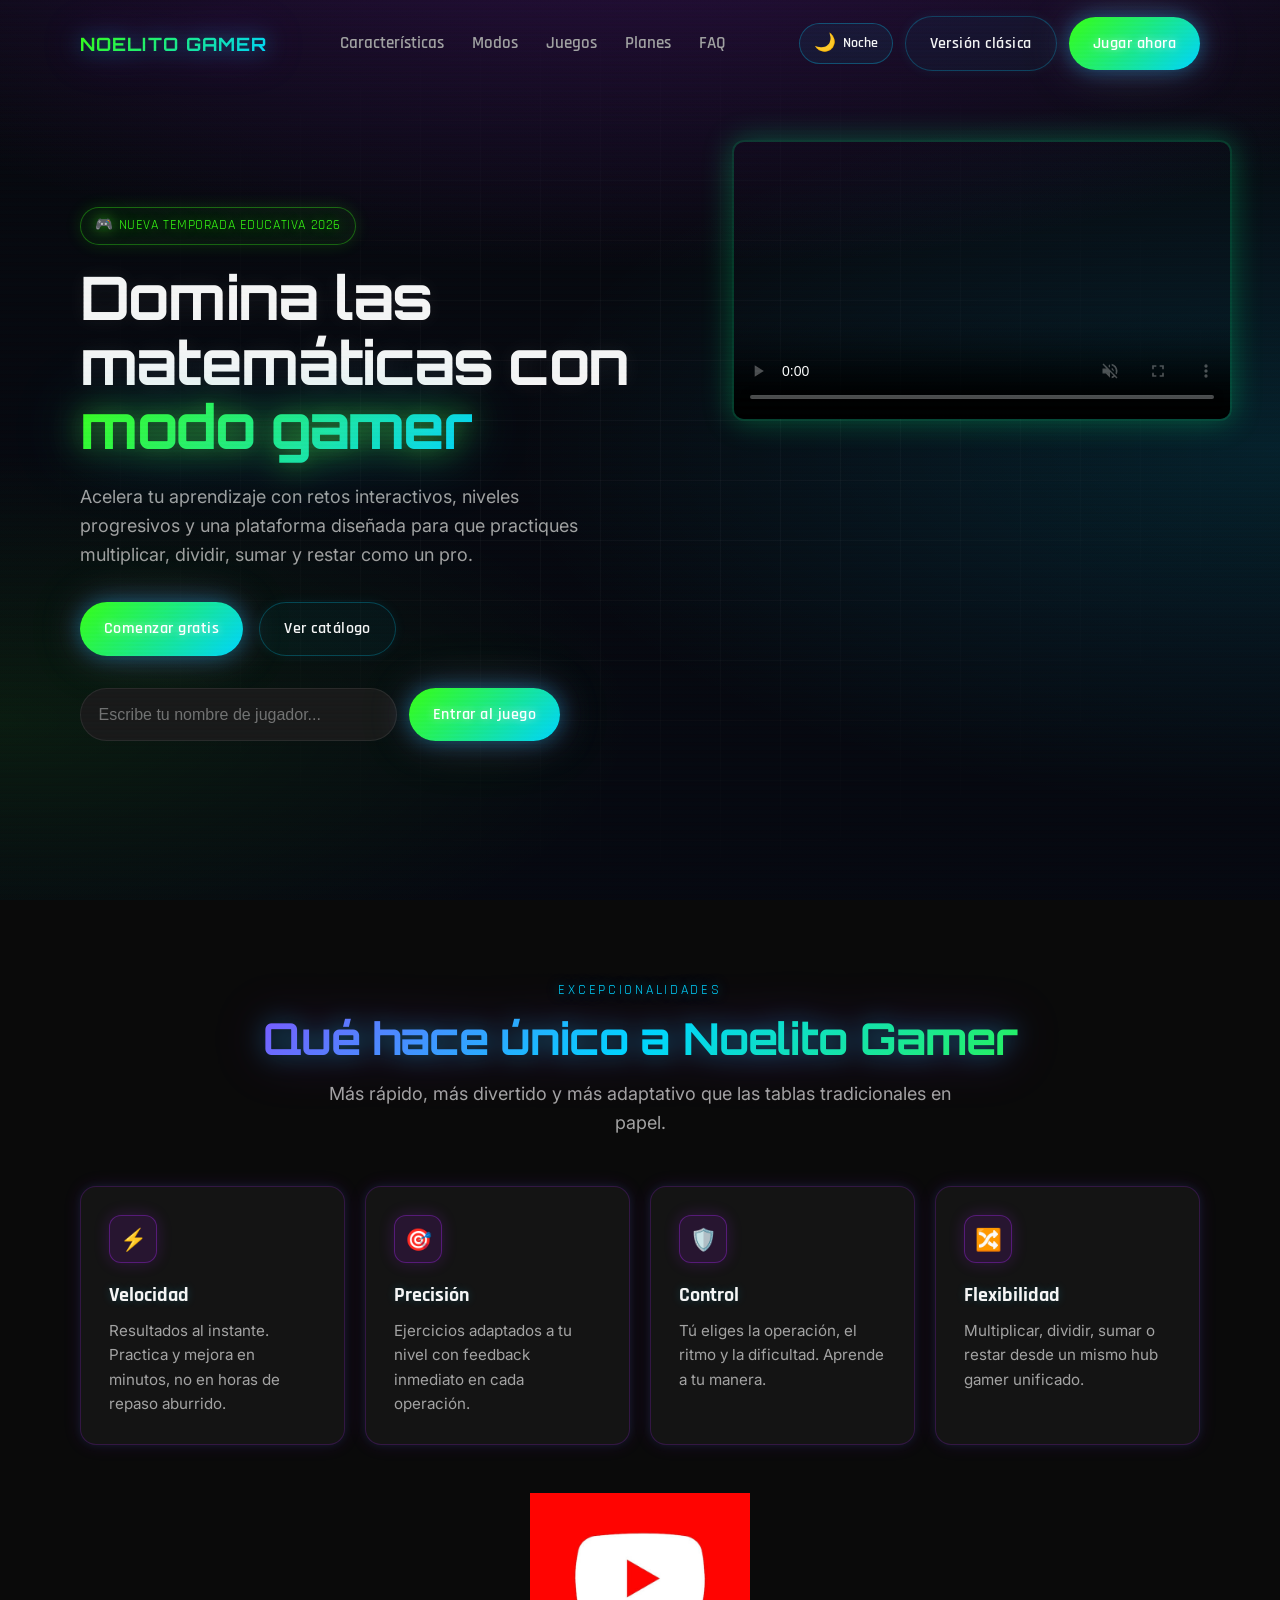
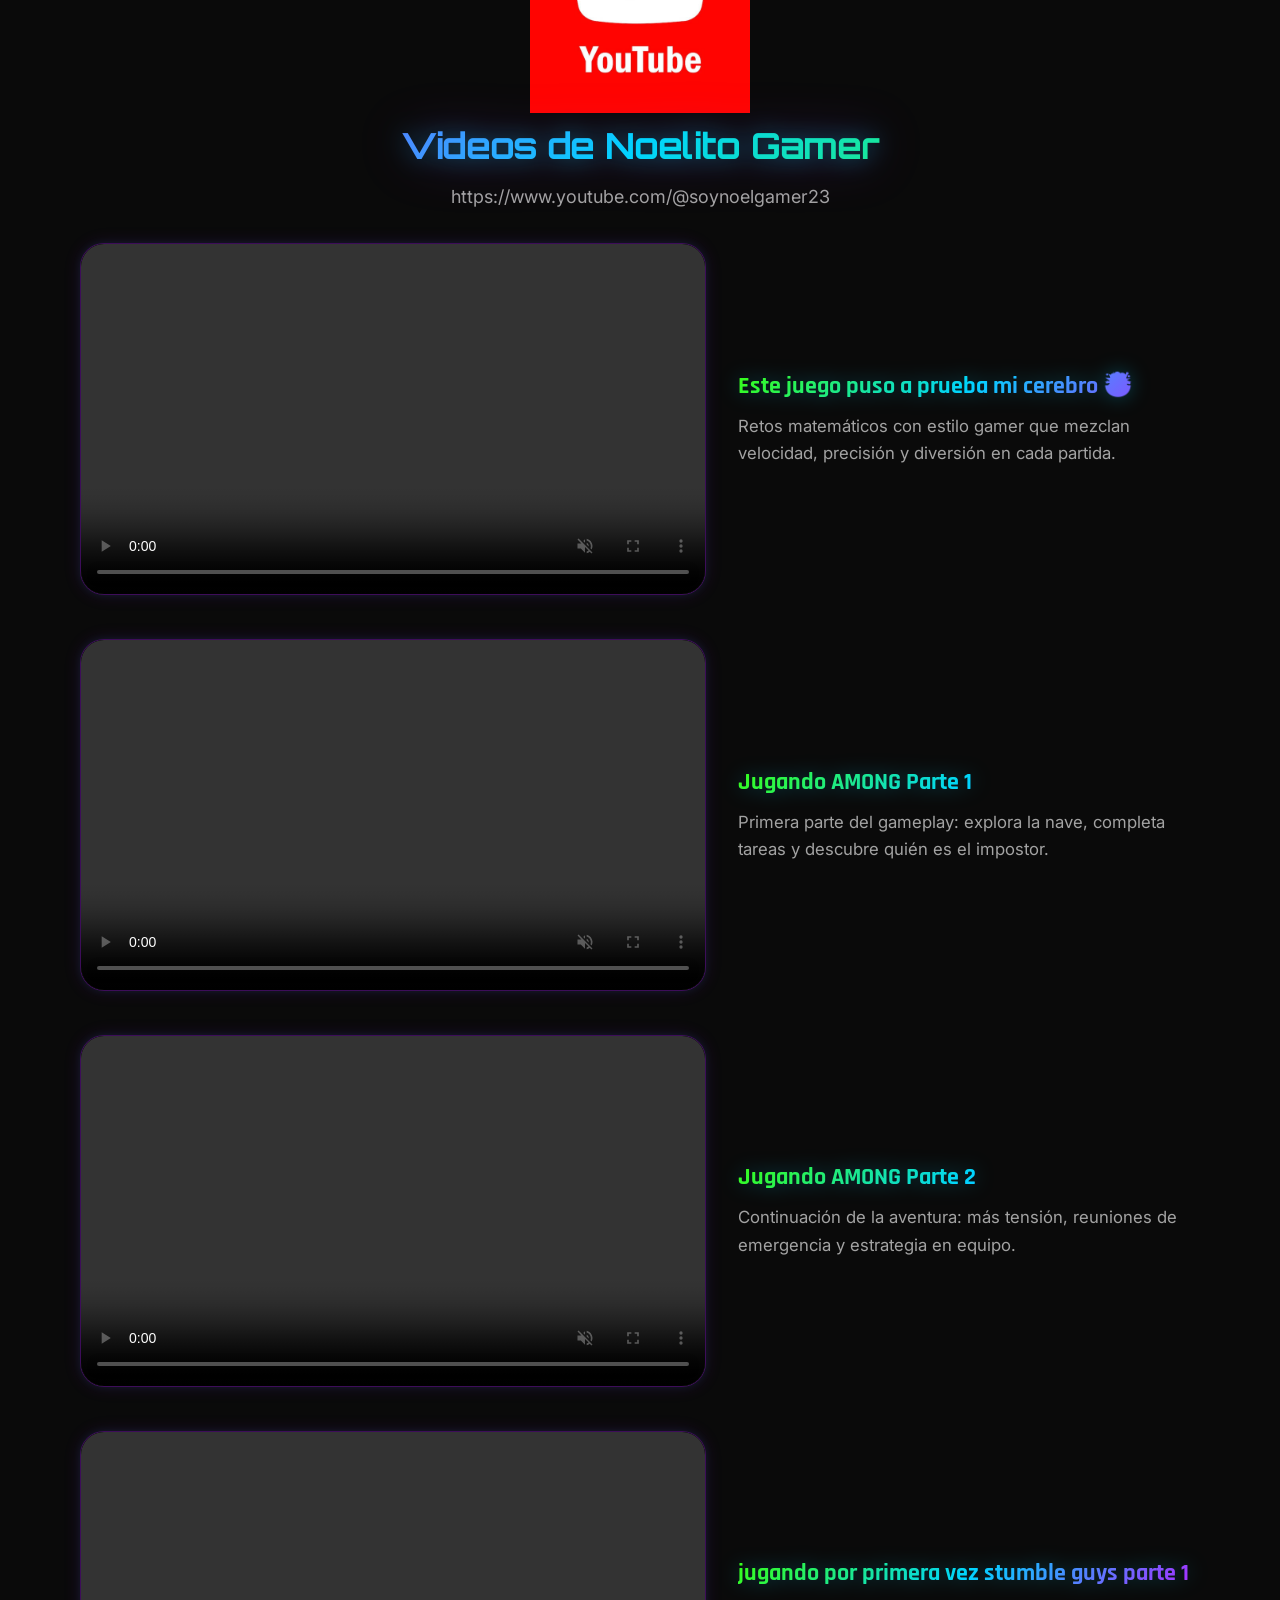
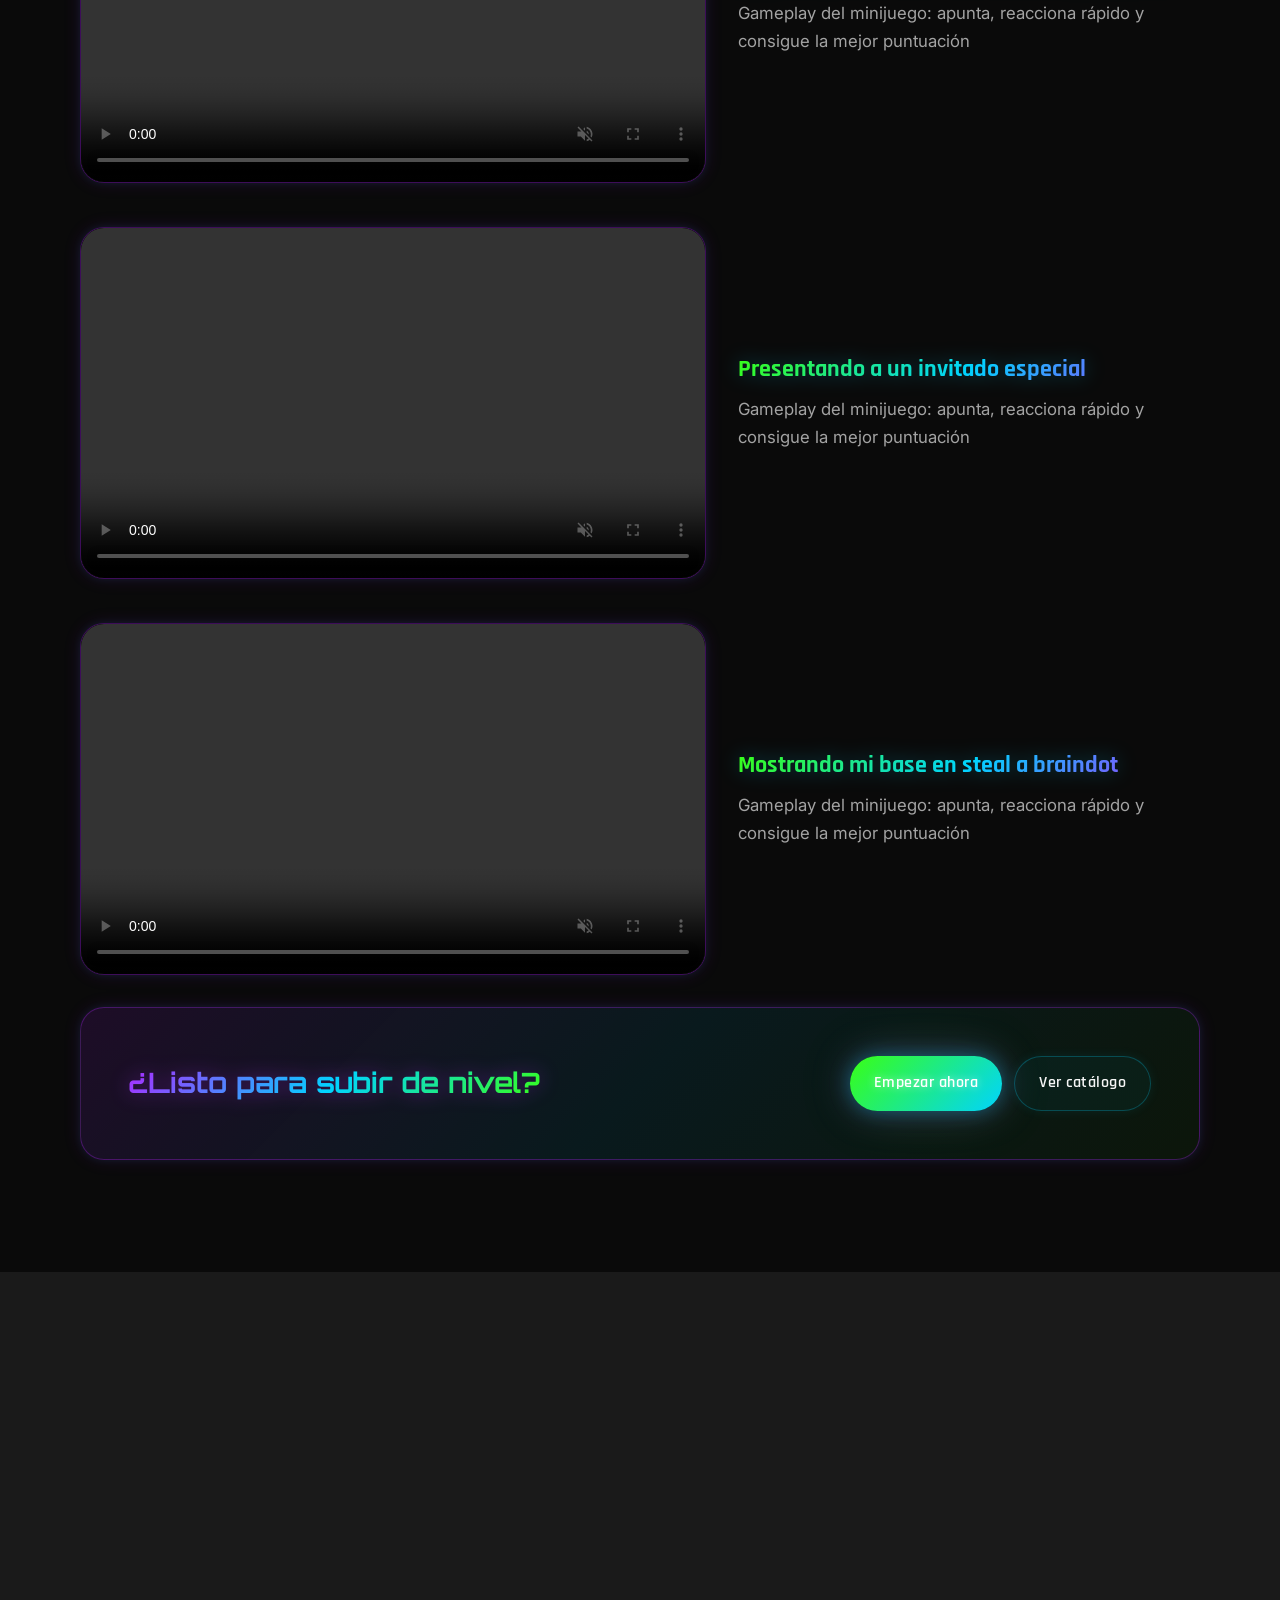
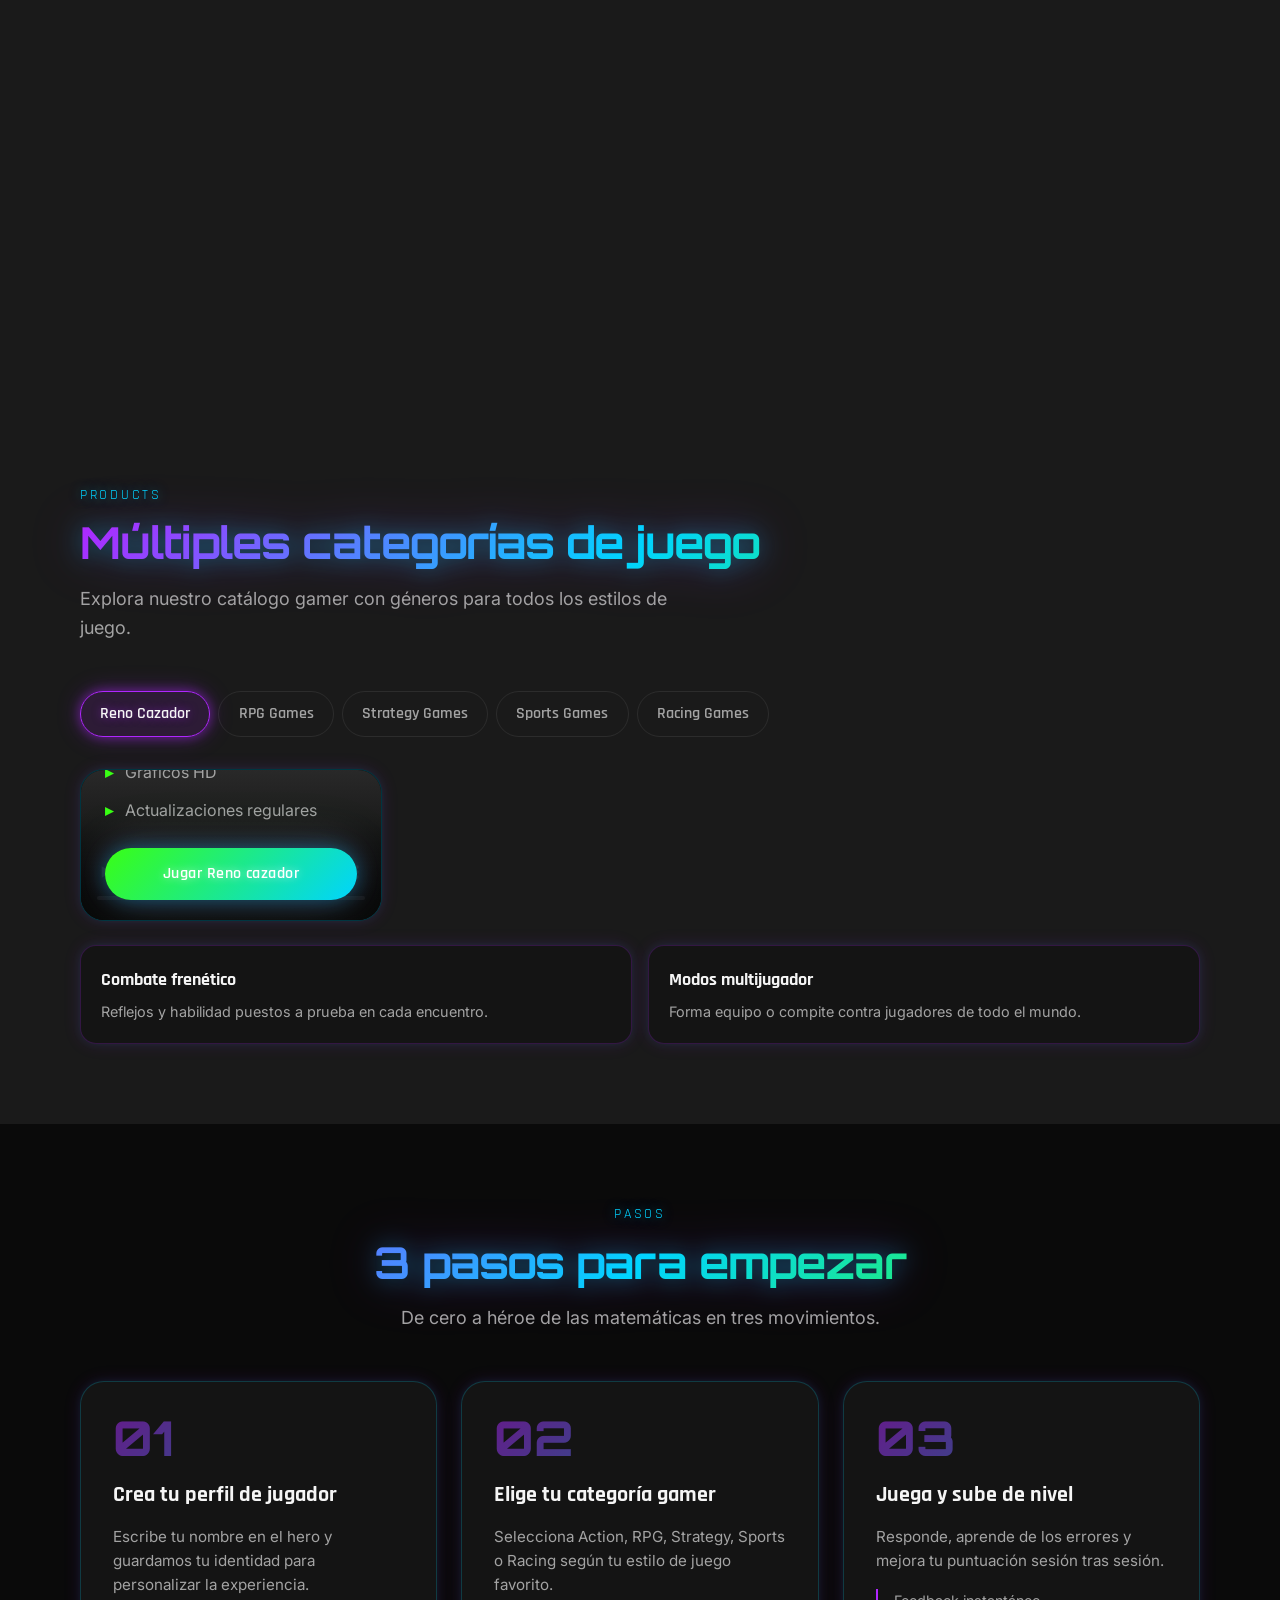
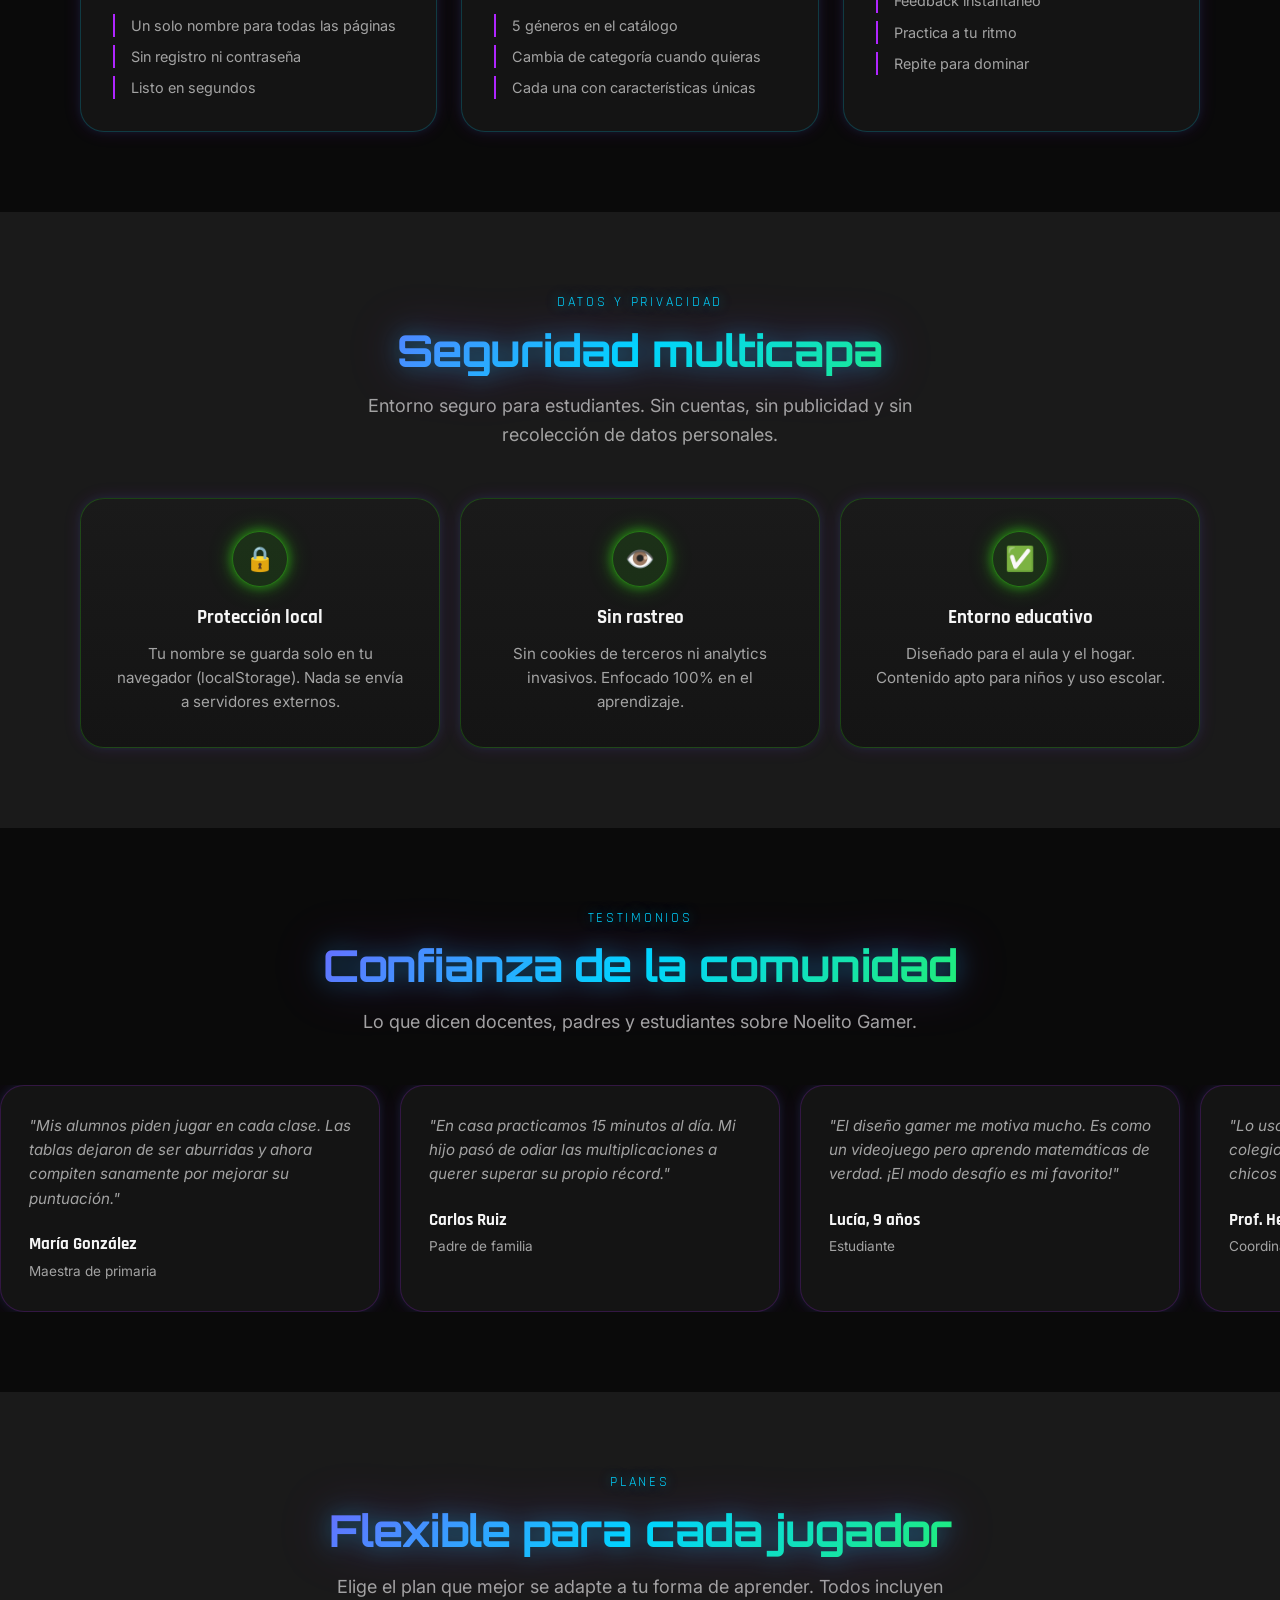
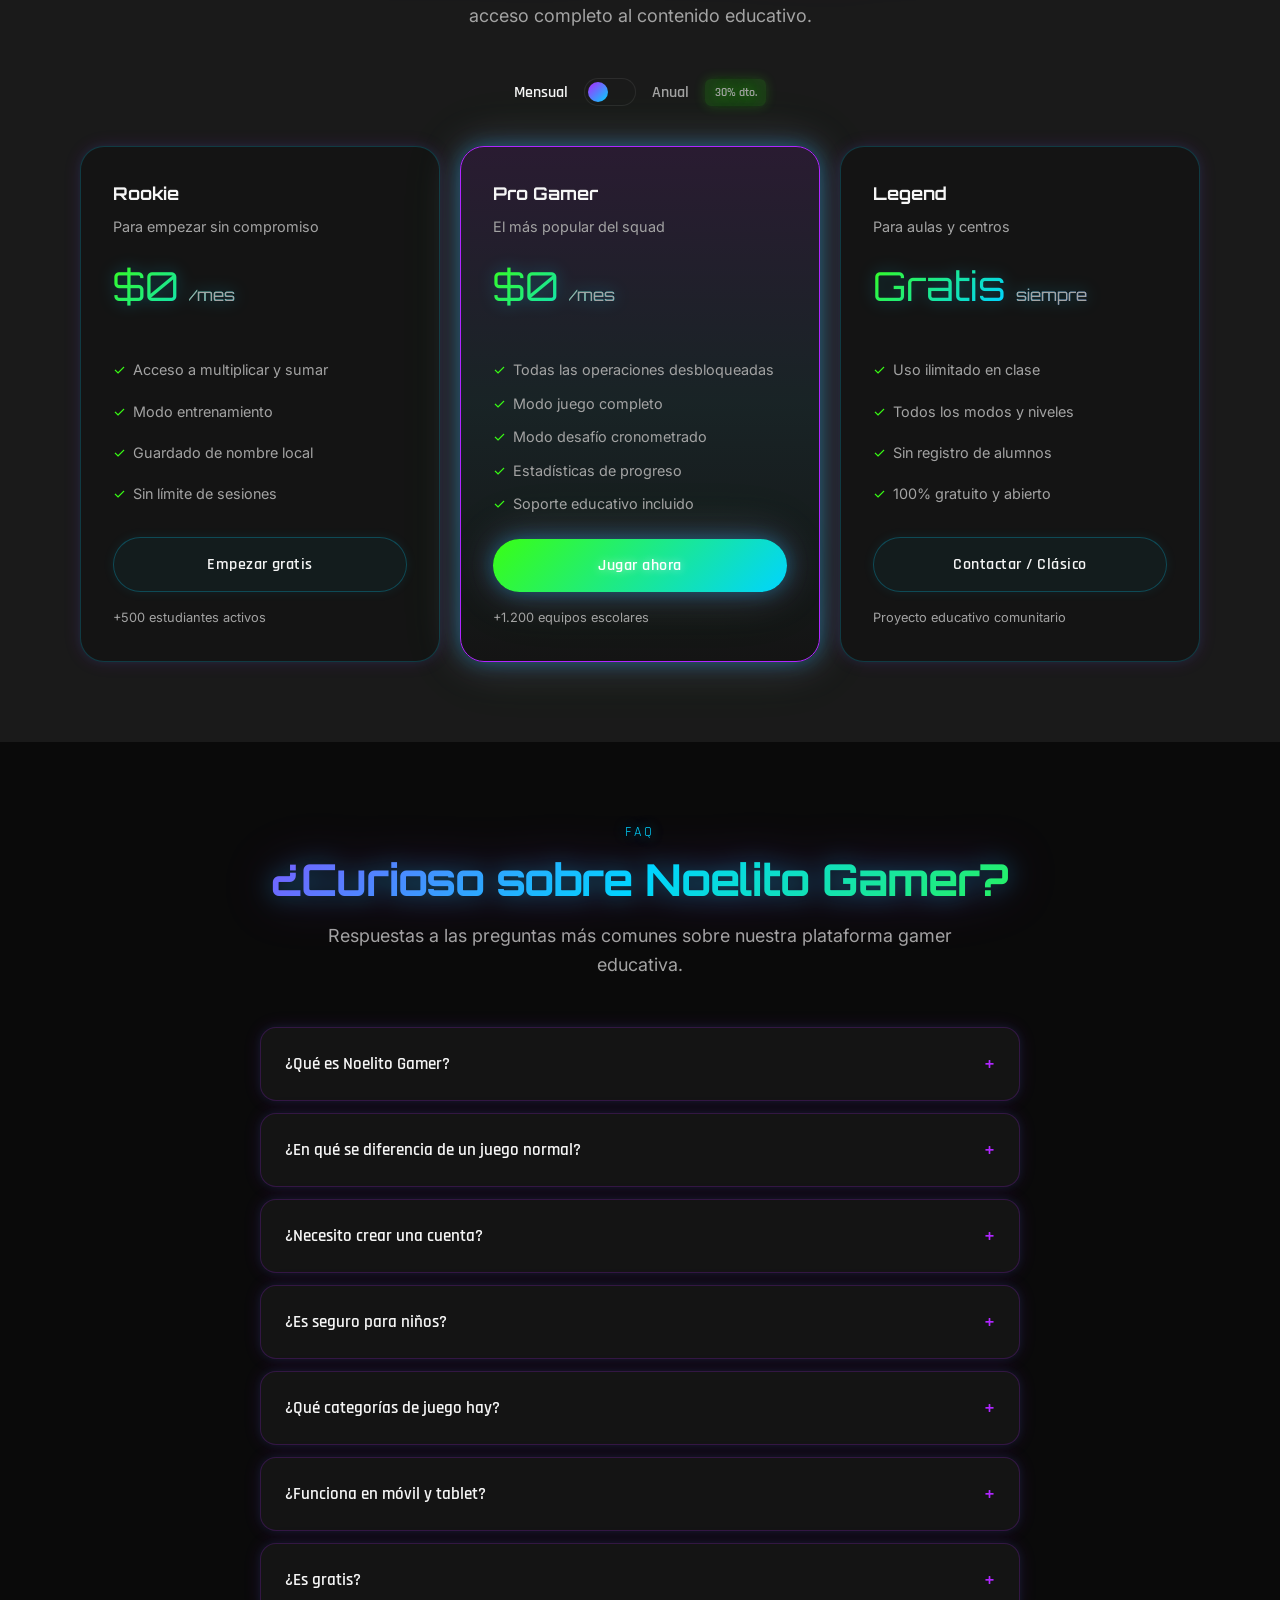
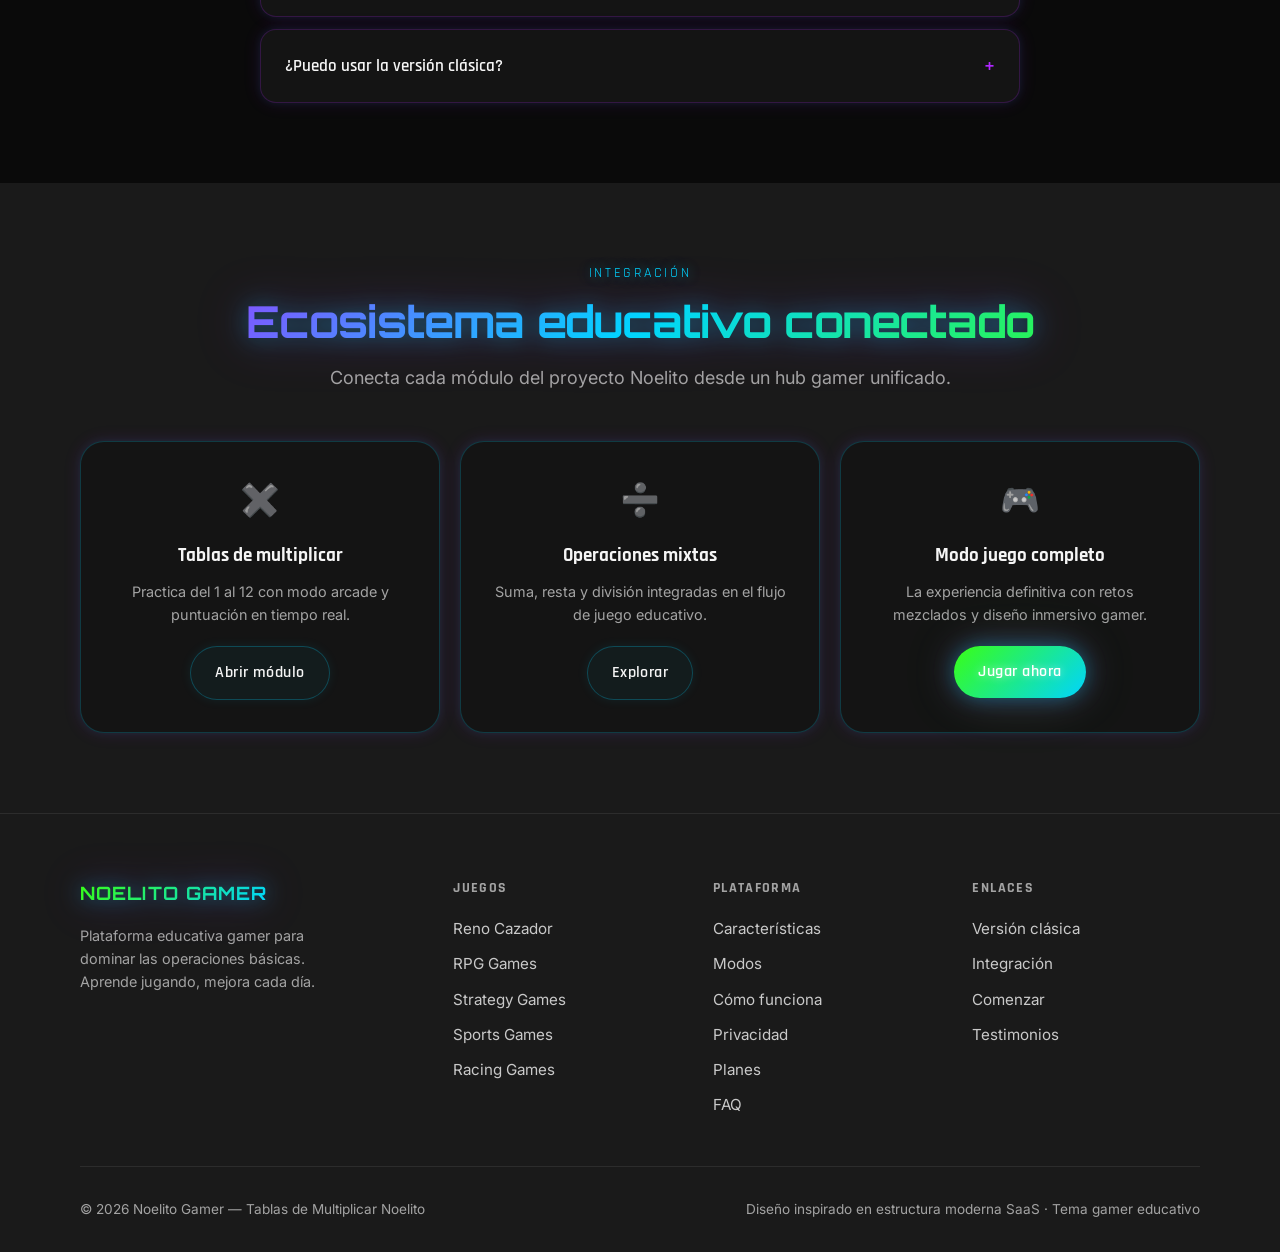
==== index.html @ 40ceae7d "Corregir reproduccion de videos en GitHub Pages usando CDN de LFS GitHub Pages no sirve archivos LFS" ====
<!DOCTYPE html>
<html lang="es">
<head>
    <meta charset="UTF-8">
    <meta name="viewport" content="width=device-width, initial-scale=1.0">
    <title>Noelito Gamer — Aprende matemáticas jugando</title>
    <link rel="preconnect" href="https://fonts.googleapis.com">
    <link rel="preconnect" href="https://fonts.gstatic.com" crossorigin>
    <link href="https://fonts.googleapis.com/css2?family=Inter:wght@400;500;600;700&family=Orbitron:wght@500;600;700;800&family=Rajdhani:wght@500;600;700&display=swap" rel="stylesheet">
    <style>
        :root {
            --bg: #0a0a0a;
            --bg-elevated: #1a1a1a;
            --bg-card: #141414;
            --border: rgba(255, 255, 255, 0.08);
            --text: #f5f5f5;
            --muted: #a3a3a3;
            --neon-green: #39ff14;
            --neon-purple: #b026ff;
            --neon-blue: #00d4ff;
            --gradient: linear-gradient(135deg, var(--neon-purple), var(--neon-blue));
            --gradient-neon: linear-gradient(135deg, var(--neon-green), var(--neon-blue), var(--neon-purple));
            --gradient-neon-reverse: linear-gradient(135deg, var(--neon-purple), var(--neon-blue), var(--neon-green));
            --glow-green: 0 0 12px rgba(57, 255, 20, 0.5), 0 0 24px rgba(57, 255, 20, 0.25);
            --glow-blue: 0 0 12px rgba(0, 212, 255, 0.5), 0 0 24px rgba(0, 212, 255, 0.25);
            --glow-purple: 0 0 12px rgba(176, 38, 255, 0.5), 0 0 24px rgba(176, 38, 255, 0.25);
            --glow-mixed: 0 0 20px rgba(0, 212, 255, 0.35), 0 0 40px rgba(176, 38, 255, 0.25), 0 0 60px rgba(57, 255, 20, 0.15);
            --card-glow: 0 0 18px rgba(176, 38, 255, 0.12), 0 0 8px rgba(0, 212, 255, 0.08);
            --card-glow-hover: 0 0 28px rgba(0, 212, 255, 0.35), 0 0 48px rgba(176, 38, 255, 0.2), 0 0 12px rgba(57, 255, 20, 0.15);
            --radius: 16px;
            --radius-lg: 24px;
            --container: min(1120px, calc(100% - 2rem));
            --font-display: 'Orbitron', sans-serif;
            --font-tech: 'Rajdhani', sans-serif;
            --font-body: 'Inter', sans-serif;
        }

        html[data-theme="day"] {
            --bg: #eef3f9;
            --bg-elevated: #ffffff;
            --bg-card: #f8fafc;
            --border: rgba(15, 23, 42, 0.12);
            --text: #0f172a;
            --muted: #64748b;
            --card-glow: 0 4px 20px rgba(15, 23, 42, 0.08);
            --card-glow-hover: 0 8px 28px rgba(0, 120, 180, 0.15);
        }
        html[data-theme="day"] body::before {
            opacity: 0.12;
            background: repeating-linear-gradient(
                0deg,
                transparent,
                transparent 2px,
                rgba(0, 0, 0, 0.04) 2px,
                rgba(0, 0, 0, 0.04) 4px
            );
        }
        html[data-theme="day"] body::after {
            opacity: 0.2;
        }
        html[data-theme="day"] .navbar.scrolled {
            background: rgba(255, 255, 255, 0.9);
            border-bottom-color: var(--border);
        }
        html[data-theme="day"] .hero-bg {
            background:
                radial-gradient(ellipse 80% 50% at 50% -20%, rgba(0, 150, 255, 0.15), transparent),
                radial-gradient(ellipse 60% 40% at 100% 50%, rgba(100, 180, 255, 0.1), transparent),
                radial-gradient(ellipse 50% 30% at 0% 80%, rgba(57, 200, 100, 0.08), transparent);
        }
        html[data-theme="day"] .hero-video-overlay {
            background: linear-gradient(180deg, rgba(255, 255, 255, 0.72) 0%, rgba(240, 245, 255, 0.88) 100%);
        }
        html[data-theme="day"] .hero-form input {
            background: #fff;
            color: var(--text);
        }

        *, *::before, *::after { box-sizing: border-box; margin: 0; padding: 0; }
        html { scroll-behavior: smooth; }
        body {
            font-family: var(--font-body);
            background: var(--bg);
            color: var(--text);
            line-height: 1.6;
            overflow-x: hidden;
            position: relative;
        }
        body::before {
            content: '';
            position: fixed;
            inset: 0;
            z-index: 9999;
            pointer-events: none;
            background: repeating-linear-gradient(
                0deg,
                transparent,
                transparent 2px,
                rgba(0, 0, 0, 0.15) 2px,
                rgba(0, 0, 0, 0.15) 4px
            );
            opacity: 0.35;
            mix-blend-mode: overlay;
        }
        body::after {
            content: '';
            position: fixed;
            inset: 0;
            z-index: 9998;
            pointer-events: none;
            background: linear-gradient(
                180deg,
                transparent 0%,
                rgba(0, 212, 255, 0.02) 50%,
                transparent 100%
            );
            background-size: 100% 8px;
            animation: scanline 8s linear infinite;
            opacity: 0.5;
        }

        a { color: inherit; text-decoration: none; }
        img { max-width: 100%; display: block; }
        button { font: inherit; cursor: pointer; border: none; background: none; }

        .container { width: var(--container); margin-inline: auto; }

        .badge {
            display: inline-flex;
            align-items: center;
            gap: 0.5rem;
            padding: 0.4rem 0.9rem;
            border-radius: 999px;
            border: 1px solid rgba(57, 255, 20, 0.35);
            background: rgba(57, 255, 20, 0.06);
            font-family: var(--font-tech);
            font-size: 0.9rem;
            letter-spacing: 0.04em;
            text-transform: uppercase;
            color: var(--neon-green);
            text-shadow: var(--glow-green);
            box-shadow: 0 0 16px rgba(57, 255, 20, 0.15);
            animation: neonPulse 3s ease-in-out infinite;
        }

        .section-label {
            font-family: var(--font-tech);
            font-size: 0.85rem;
            letter-spacing: 0.2em;
            text-transform: uppercase;
            color: var(--neon-blue);
            margin-bottom: 0.75rem;
            text-shadow: var(--glow-blue);
        }

        .section-title {
            font-family: var(--font-display);
            font-size: clamp(1.75rem, 4vw, 2.75rem);
            line-height: 1.15;
            letter-spacing: -0.02em;
            margin-bottom: 1rem;
            background: var(--gradient-neon-reverse);
            -webkit-background-clip: text;
            background-clip: text;
            color: transparent;
            filter: drop-shadow(0 0 12px rgba(0, 212, 255, 0.4)) drop-shadow(0 0 24px rgba(176, 38, 255, 0.25));
            animation: titleGlow 4s ease-in-out infinite;
        }

        .section-subtitle {
            color: var(--muted);
            font-size: clamp(1rem, 2vw, 1.125rem);
            max-width: 640px;
        }

        .btn {
            display: inline-flex;
            align-items: center;
            justify-content: center;
            gap: 0.5rem;
            padding: 0.85rem 1.5rem;
            border-radius: 999px;
            font-family: var(--font-tech);
            font-size: 1rem;
            font-weight: 600;
            letter-spacing: 0.03em;
            transition: transform 0.25s ease, box-shadow 0.25s ease, background 0.25s ease, border-color 0.25s ease, text-shadow 0.25s ease;
        }

        .btn:hover { transform: translateY(-2px); }
        .btn-primary {
            background: var(--gradient-neon);
            background-size: 200% 200%;
            color: #fff;
            text-shadow: 0 0 8px rgba(255, 255, 255, 0.6);
            box-shadow: var(--glow-mixed);
            animation: neonPulse 2.5s ease-in-out infinite, gradientShift 4s ease infinite;
        }
        .btn-primary:hover {
            animation: gradientShift 4s ease infinite;
            box-shadow: 0 0 25px rgba(57, 255, 20, 0.55), 0 0 45px rgba(0, 212, 255, 0.5), 0 0 65px rgba(176, 38, 255, 0.4);
            text-shadow: 0 0 12px rgba(255, 255, 255, 0.9), 0 0 20px rgba(0, 212, 255, 0.6);
        }
        .btn-ghost {
            border: 1px solid rgba(0, 212, 255, 0.25);
            background: rgba(0, 212, 255, 0.04);
            color: var(--text);
            box-shadow: 0 0 12px rgba(0, 212, 255, 0.08);
        }
        .btn-ghost:hover {
            border-color: var(--neon-blue);
            background: rgba(0, 212, 255, 0.1);
            box-shadow: var(--glow-blue);
            color: var(--neon-blue);
            text-shadow: var(--glow-blue);
        }

        /* NAVBAR */
        .navbar {
            position: fixed;
            top: 0;
            left: 0;
            right: 0;
            z-index: 100;
            padding: 1rem 0;
            transition: background 0.3s ease, backdrop-filter 0.3s ease, border-color 0.3s ease;
        }
        .navbar.scrolled {
            background: rgba(10, 10, 10, 0.85);
            backdrop-filter: blur(16px);
            border-bottom: 1px solid var(--border);
        }
        .navbar-inner {
            display: flex;
            align-items: center;
            justify-content: space-between;
            gap: 1rem;
        }
        .logo {
            font-family: var(--font-display);
            font-size: 1.15rem;
            font-weight: 700;
            letter-spacing: 0.06em;
            background: var(--gradient-neon);
            background-size: 200% 200%;
            -webkit-background-clip: text;
            background-clip: text;
            color: transparent;
            filter: drop-shadow(0 0 10px rgba(0, 212, 255, 0.5)) drop-shadow(0 0 20px rgba(176, 38, 255, 0.3));
            animation: gradientShift 5s ease infinite;
        }
        .nav-links {
            display: flex;
            align-items: center;
            gap: 1.75rem;
            list-style: none;
        }
        .nav-links a {
            font-family: var(--font-tech);
            font-size: 1.05rem;
            font-weight: 600;
            color: var(--muted);
            transition: color 0.2s ease;
        }
        .nav-links a:hover,
        .nav-links a.active {
            color: var(--neon-blue);
            text-shadow: var(--glow-blue);
        }
        .mobile-menu a.active { color: var(--neon-blue); }
        .nav-actions { display: flex; align-items: center; gap: 0.75rem; }
        .theme-toggle {
            display: inline-flex;
            align-items: center;
            gap: 0.45rem;
            padding: 0.5rem 0.85rem;
            border-radius: 999px;
            border: 1px solid rgba(0, 212, 255, 0.3);
            background: rgba(0, 212, 255, 0.06);
            font-family: var(--font-tech);
            font-size: 0.9rem;
            font-weight: 600;
            color: var(--text);
            transition: border-color 0.2s ease, box-shadow 0.2s ease, background 0.2s ease;
        }
        .theme-toggle:hover {
            border-color: var(--neon-blue);
            box-shadow: var(--glow-blue);
            color: var(--neon-blue);
        }
        .theme-toggle-icon {
            font-size: 1.1rem;
            line-height: 1;
        }
        .menu-toggle {
            display: none;
            width: 42px;
            height: 42px;
            border-radius: 10px;
            border: 1px solid var(--border);
            color: var(--text);
            font-size: 1.25rem;
        }
        .mobile-menu {
            display: none;
            position: fixed;
            inset: 0;
            top: 64px;
            background: rgba(10, 10, 10, 0.98);
            padding: 1.5rem;
            z-index: 99;
        }
        .mobile-menu.open { display: block; }
        .mobile-menu a {
            display: block;
            padding: 1rem 0;
            font-family: var(--font-tech);
            font-size: 1.25rem;
            border-bottom: 1px solid var(--border);
        }

        /* HERO */
        .hero {
            position: relative;
            padding: 8rem 0 5rem;
            min-height: 100vh;
            display: flex;
            align-items: center;
            overflow: visible;
        }
        @media (min-width: 1025px) {
            .hero .container.hero-content {
                padding-right: min(520px, 44vw);
            }
        }
        .hero-bg {
            position: absolute;
            inset: 0;
            background:
                radial-gradient(ellipse 80% 50% at 50% -20%, rgba(176, 38, 255, 0.25), transparent),
                radial-gradient(ellipse 60% 40% at 100% 50%, rgba(0, 212, 255, 0.12), transparent),
                radial-gradient(ellipse 50% 30% at 0% 80%, rgba(57, 255, 20, 0.08), transparent);
            z-index: -2;
            pointer-events: none;
        }
        .hero-video-bg {
            position: absolute;
            inset: 0;
            z-index: -3;
            overflow: hidden;
        }
        .hero-video-bg video {
            width: 100%;
            height: 100%;
            object-fit: cover;
            display: block;
        }
        .hero-video-overlay {
            position: absolute;
            inset: 0;
            background: linear-gradient(180deg, rgba(6, 8, 18, 0.55) 0%, rgba(6, 8, 18, 0.78) 100%);
            pointer-events: none;
        }
        .hero-grid {
            position: absolute;
            inset: 0;
            background-image:
                linear-gradient(rgba(255,255,255,0.03) 1px, transparent 1px),
                linear-gradient(90deg, rgba(255,255,255,0.03) 1px, transparent 1px);
            background-size: 60px 60px;
            mask-image: radial-gradient(ellipse at center, black 20%, transparent 75%);
            z-index: -1;
        }
        .hero-content {
            position: relative;
            z-index: 2;
        }
        .video-container {
            position: absolute;
            right: 48px;
            top: 140px;
            z-index: 10;
            width: min(500px, 40vw);
        }
        .video-gamer {
            width: 100%;
            max-width: 500px;
            aspect-ratio: 16/9;
            border-radius: 12px;
            box-shadow: 0 0 30px rgba(0, 255, 136, 0.3);
            border: 2px solid rgba(0, 255, 136, 0.2);
            object-fit: cover;
            display: block;
        }
        .hero h1 {
            font-family: var(--font-display);
            font-size: clamp(2.25rem, 5.5vw, 3.75rem);
            line-height: 1.08;
            letter-spacing: -0.03em;
            margin: 1.25rem 0 1.5rem;
            text-shadow: 0 0 20px rgba(255, 255, 255, 0.08);
        }
        .hero h1 span {
            background: var(--gradient-neon);
            background-size: 200% 200%;
            -webkit-background-clip: text;
            background-clip: text;
            color: transparent;
            filter: drop-shadow(0 0 16px rgba(57, 255, 20, 0.5)) drop-shadow(0 0 32px rgba(0, 212, 255, 0.35));
            animation: gradientShift 4s ease infinite, titleGlow 3s ease-in-out infinite;
        }
        .hero-text { color: var(--muted); font-size: 1.125rem; max-width: 520px; margin-bottom: 2rem; }
        .hero-cta { display: flex; flex-wrap: wrap; gap: 1rem; margin-bottom: 2rem; }
        .hero-form {
            display: flex;
            flex-wrap: wrap;
            gap: 0.75rem;
            max-width: 480px;
        }
        .hero-form input {
            flex: 1 1 200px;
            min-width: 0;
            padding: 0.9rem 1.1rem;
            border-radius: 999px;
            border: 1px solid var(--border);
            background: var(--bg-elevated);
            color: var(--text);
            font-size: 1rem;
            outline: none;
            transition: border-color 0.2s ease, box-shadow 0.2s ease;
        }
        .hero-form input:focus {
            border-color: var(--neon-purple);
            box-shadow: 0 0 0 3px rgba(176, 38, 255, 0.2), var(--glow-purple);
        }
        /* SECTIONS */
        section { padding: 5rem 0; }
        .section-header { margin-bottom: 3rem; }
        .section-header.center { text-align: center; }
        .section-header.center .section-subtitle { margin-inline: auto; }

        .features-grid {
            display: grid;
            grid-template-columns: repeat(4, 1fr);
            gap: 1.25rem;
        }
        .feature-card {
            padding: 1.75rem;
            border-radius: var(--radius);
            border: 1px solid rgba(176, 38, 255, 0.2);
            background: var(--bg-card);
            box-shadow: var(--card-glow);
            transition: transform 0.3s ease, border-color 0.3s ease, box-shadow 0.3s ease;
        }
        .feature-card:hover {
            transform: translateY(-4px);
            border-color: rgba(0, 212, 255, 0.55);
            box-shadow: var(--card-glow-hover);
        }
        .feature-icon {
            width: 48px;
            height: 48px;
            border-radius: 12px;
            display: grid;
            place-items: center;
            font-size: 1.35rem;
            margin-bottom: 1rem;
            background: rgba(176, 38, 255, 0.12);
            border: 1px solid rgba(176, 38, 255, 0.35);
            box-shadow: 0 0 16px rgba(176, 38, 255, 0.2);
            animation: neonPulse 3.5s ease-in-out infinite;
        }
        .feature-card h3 {
            font-family: var(--font-tech);
            font-size: 1.25rem;
            margin-bottom: 0.5rem;
            text-shadow: 0 0 10px rgba(0, 212, 255, 0.2);
            transition: text-shadow 0.3s ease;
        }
        .feature-card:hover h3 {
            text-shadow: var(--glow-blue);
            color: var(--neon-blue);
        }
        .feature-card p { color: var(--muted); font-size: 0.95rem; }

        .youtube-section {
            margin: 3rem 0 2rem;
        }
        .youtube-section .section-header {
            margin-bottom: 2rem;
        }
        .youtube-label-img {
            display: block;
            max-width: 220px;
            width: auto;
            height: auto;
            margin: 0 auto 0.75rem;
        }
        .youtube-stagger-list {
            display: flex;
            flex-direction: column;
            gap: 2.75rem;
            margin-top: 2rem;
        }
        .youtube-row {
            display: grid;
            grid-template-columns: minmax(260px, 1.15fr) minmax(240px, 0.85fr);
            gap: 2rem;
            align-items: center;
            max-width: 100%;
        }
        .youtube-row-media {
            width: 100%;
            min-width: 0;
        }
        .youtube-row-media .youtube-embed {
            width: 100%;
        }
        .youtube-row-info {
            padding: 0.5rem 0;
        }
        .youtube-row-info h4 {
            font-family: var(--font-tech);
            font-size: clamp(1.2rem, 2.5vw, 1.5rem);
            margin-bottom: 0.75rem;
            line-height: 1.25;
            background: var(--gradient-neon);
            -webkit-background-clip: text;
            background-clip: text;
            color: transparent;
            filter: drop-shadow(0 0 10px rgba(0, 212, 255, 0.3));
        }
        .youtube-row-info p {
            color: var(--muted);
            font-size: clamp(0.95rem, 1.8vw, 1.05rem);
            line-height: 1.65;
            max-width: 42ch;
        }
        .youtube-embed {
            position: relative;
            width: 100%;
            aspect-ratio: 16 / 9;
            border-radius: var(--radius-lg);
            overflow: hidden;
            border: 1px solid rgba(176, 38, 255, 0.35);
            box-shadow: var(--card-glow);
            background: #000;
            transition: border-color 0.3s ease, box-shadow 0.3s ease;
        }
        .youtube-embed:hover {
            border-color: rgba(0, 212, 255, 0.5);
            box-shadow: var(--card-glow-hover);
        }
        .youtube-embed iframe,
        .youtube-embed video {
            position: absolute;
            inset: 0;
            width: 100%;
            height: 100%;
            border: none;
            object-fit: contain;
            background: #000;
        }

        .cta-band {
            margin: 2rem 0;
            padding: 3rem;
            border-radius: var(--radius-lg);
            border: 1px solid rgba(176, 38, 255, 0.3);
            background: linear-gradient(135deg, rgba(176,38,255,0.12), rgba(0,212,255,0.08), rgba(57,255,20,0.05));
            box-shadow: var(--card-glow);
            display: flex;
            flex-wrap: wrap;
            align-items: center;
            justify-content: space-between;
            gap: 1.5rem;
            animation: cardBorderPulse 4s ease-in-out infinite;
        }
        .cta-band h3 {
            font-family: var(--font-display);
            font-size: clamp(1.25rem, 3vw, 1.75rem);
            background: var(--gradient-neon-reverse);
            -webkit-background-clip: text;
            background-clip: text;
            color: transparent;
            filter: drop-shadow(0 0 10px rgba(176, 38, 255, 0.4));
        }

        /* PRODUCTS */
        .product-tabs {
            display: flex;
            flex-wrap: wrap;
            gap: 0.5rem;
            margin-bottom: 2rem;
        }
        .product-tab {
            padding: 0.6rem 1.2rem;
            border-radius: 999px;
            border: 1px solid var(--border);
            font-family: var(--font-tech);
            font-weight: 600;
            color: var(--muted);
            transition: all 0.25s ease;
        }
        .product-tab.active, .product-tab:hover {
            color: var(--text);
            border-color: var(--neon-purple);
            background: rgba(176, 38, 255, 0.12);
            box-shadow: var(--glow-purple);
            text-shadow: 0 0 8px rgba(176, 38, 255, 0.5);
        }
        .product-tab.active {
            animation: neonPulse 2.5s ease-in-out infinite;
        }
        .product-panel { display: none; animation: fadeUp 0.4s ease; }
        .product-panel.active { display: grid; grid-template-columns: 1.2fr 1fr; gap: 2rem; align-items: center; }
        .product-showcase {
            padding: 2rem;
            border-radius: var(--radius-lg);
            border: 1px solid rgba(0, 212, 255, 0.25);
            background: var(--bg-elevated);
            min-height: 320px;
            box-shadow: var(--card-glow);
            transition: box-shadow 0.3s ease, border-color 0.3s ease;
        }
        .product-showcase.product-showcase--reno {
            position: relative;
            display: inline-block;
            width: fit-content;
            max-width: 100%;
            min-height: 0;
            padding: 0;
            margin: 0;
            line-height: 0;
            vertical-align: top;
            overflow: hidden;
            background: #000;
            box-sizing: content-box;
        }
        .product-showcase-bg {
            display: block;
            width: auto;
            max-width: min(1080px, 100%);
            height: auto;
            margin: 0;
            padding: 0;
            border: none;
            vertical-align: top;
            object-fit: fill;
        }
        .product-showcase--reno::after {
            content: '';
            position: absolute;
            inset: 0;
            background: linear-gradient(180deg, rgba(10, 10, 10, 0.25) 0%, rgba(10, 10, 10, 0.7) 50%, rgba(10, 10, 10, 0.92) 100%);
            z-index: 1;
            pointer-events: none;
        }
        #panel-action.product-panel.active {
            grid-template-columns: 1fr;
            justify-items: start;
            align-items: start;
            gap: 1.5rem;
        }
        #panel-action .product-side {
            display: grid;
            grid-template-columns: repeat(2, 1fr);
            gap: 1rem;
            width: 100%;
        }
        .product-showcase--reno .product-showcase-content {
            position: absolute;
            inset: 0;
            z-index: 2;
            display: flex;
            flex-direction: column;
            justify-content: flex-end;
            width: 100%;
            padding: 1rem 1.5rem 1.25rem;
            margin: 0;
            line-height: 1.6;
            pointer-events: none;
            box-sizing: border-box;
        }
        .product-showcase--reno .product-showcase-content a,
        .product-showcase--reno .product-showcase-content button {
            pointer-events: auto;
        }
        .product-showcase--reno .product-showcase-bg {
            pointer-events: auto;
        }
        @media (max-width: 768px) {
            #panel-action .product-side {
                grid-template-columns: 1fr;
            }
            .product-showcase--reno .product-showcase-content {
                padding: 0.85rem 1rem 1rem;
            }
            .product-showcase-bg {
                max-width: 100%;
            }
        }
        .product-showcase-content {
            position: relative;
            z-index: 2;
        }
        .product-showcase:hover {
            border-color: rgba(57, 255, 20, 0.35);
            box-shadow: var(--card-glow-hover);
        }
        .product-showcase h3 {
            font-family: var(--font-display);
            font-size: 1.5rem;
            margin-bottom: 0.75rem;
            background: var(--gradient-neon);
            -webkit-background-clip: text;
            background-clip: text;
            color: transparent;
            filter: drop-shadow(0 0 10px rgba(0, 212, 255, 0.35));
        }
        .product-showcase p { color: var(--muted); margin-bottom: 1.5rem; }
        .product-list { list-style: none; display: grid; gap: 0.75rem; }
        .product-list li {
            display: flex;
            align-items: flex-start;
            gap: 0.75rem;
            color: var(--muted);
        }
        .product-list li::before {
            content: '▸';
            color: var(--neon-green);
            font-weight: bold;
        }
        .product-side {
            display: grid;
            gap: 1rem;
        }
        .mini-card {
            padding: 1.25rem;
            border-radius: var(--radius);
            border: 1px solid rgba(176, 38, 255, 0.2);
            background: var(--bg-card);
            box-shadow: var(--card-glow);
            transition: border-color 0.25s ease, box-shadow 0.25s ease, transform 0.25s ease;
        }
        .mini-card:hover {
            border-color: rgba(0, 212, 255, 0.5);
            box-shadow: var(--card-glow-hover);
            transform: translateX(4px);
        }
        .mini-card h4 {
            font-family: var(--font-tech);
            font-size: 1.1rem;
            margin-bottom: 0.35rem;
            transition: text-shadow 0.25s ease, color 0.25s ease;
        }
        .mini-card:hover h4 {
            color: var(--neon-blue);
            text-shadow: var(--glow-blue);
        }
        .mini-card p { color: var(--muted); font-size: 0.9rem; }

        .tag-list {
            display: flex;
            flex-wrap: wrap;
            gap: 0.5rem;
            margin: 1.25rem 0 1.5rem;
        }
        .tag {
            padding: 0.35rem 0.75rem;
            border-radius: 999px;
            border: 1px solid rgba(0, 212, 255, 0.25);
            background: rgba(0, 212, 255, 0.06);
            font-family: var(--font-tech);
            font-size: 0.8rem;
            color: var(--neon-blue);
        }
        .feature-mode-panel { display: none; animation: fadeUp 0.4s ease; }
        .feature-mode-panel.active { display: block; }
        .feature-mode-card {
            padding: 2.5rem;
            border-radius: var(--radius-lg);
            border: 1px solid rgba(57, 255, 20, 0.2);
            background: var(--bg-card);
            box-shadow: var(--card-glow);
            transition: box-shadow 0.3s ease, border-color 0.3s ease;
        }
        .feature-mode-card:hover {
            border-color: rgba(57, 255, 20, 0.4);
            box-shadow: var(--card-glow-hover);
        }
        .feature-mode-card h3 {
            font-family: var(--font-display);
            font-size: 1.5rem;
            margin-bottom: 0.75rem;
            background: var(--gradient-neon);
            -webkit-background-clip: text;
            background-clip: text;
            color: transparent;
            filter: drop-shadow(0 0 10px rgba(57, 255, 20, 0.3));
        }

        /* FAQ */
        .faq-list {
            max-width: 760px;
            margin-inline: auto;
            display: grid;
            gap: 0.75rem;
        }
        .faq-item {
            border-radius: var(--radius);
            border: 1px solid rgba(176, 38, 255, 0.2);
            background: var(--bg-card);
            box-shadow: var(--card-glow);
            overflow: hidden;
            transition: border-color 0.25s ease, box-shadow 0.25s ease;
        }
        .faq-item.open {
            border-color: rgba(0, 212, 255, 0.4);
            box-shadow: var(--card-glow-hover);
        }
        .faq-question {
            width: 100%;
            padding: 1.25rem 1.5rem;
            display: flex;
            align-items: center;
            justify-content: space-between;
            gap: 1rem;
            text-align: left;
            font-family: var(--font-tech);
            font-size: 1.05rem;
            font-weight: 600;
            color: var(--text);
            background: none;
            border: none;
            cursor: pointer;
            transition: color 0.2s ease, text-shadow 0.2s ease;
        }
        .faq-question:hover {
            color: var(--neon-blue);
            text-shadow: var(--glow-blue);
        }
        .faq-icon {
            flex-shrink: 0;
            font-size: 1.25rem;
            color: var(--neon-purple);
            transition: transform 0.25s ease;
        }
        .faq-item.open .faq-icon { transform: rotate(45deg); }
        .faq-answer {
            max-height: 0;
            overflow: hidden;
            transition: max-height 0.35s ease, padding 0.35s ease;
        }
        .faq-item.open .faq-answer {
            max-height: 500px;
            padding: 0 1.5rem 1.25rem;
        }
        .faq-answer p { color: var(--muted); font-size: 0.95rem; line-height: 1.65; }

        /* INTEGRATION */
        .integration-grid {
            display: grid;
            grid-template-columns: repeat(3, 1fr);
            gap: 1.25rem;
        }
        .integration-card {
            padding: 2rem;
            border-radius: var(--radius-lg);
            border: 1px solid rgba(0, 212, 255, 0.2);
            background: var(--bg-card);
            box-shadow: var(--card-glow);
            text-align: center;
            transition: transform 0.3s ease, box-shadow 0.3s ease, border-color 0.3s ease;
        }
        .integration-card:hover {
            transform: translateY(-4px);
            border-color: rgba(176, 38, 255, 0.45);
            box-shadow: var(--card-glow-hover);
        }
        .integration-card .icon {
            font-size: 2rem;
            margin-bottom: 1rem;
        }
        .integration-card h3 {
            font-family: var(--font-tech);
            font-size: 1.2rem;
            margin-bottom: 0.5rem;
        }
        .integration-card p { color: var(--muted); font-size: 0.9rem; margin-bottom: 1.25rem; }

        /* STEPS */
        .steps-grid {
            display: grid;
            grid-template-columns: repeat(3, 1fr);
            gap: 1.5rem;
        }
        .step-card {
            padding: 2rem;
            border-radius: var(--radius-lg);
            border: 1px solid rgba(0, 212, 255, 0.2);
            background: var(--bg-card);
            box-shadow: var(--card-glow);
            position: relative;
            overflow: hidden;
            transition: box-shadow 0.3s ease, border-color 0.3s ease, transform 0.3s ease;
        }
        .step-card:hover {
            border-color: rgba(176, 38, 255, 0.45);
            box-shadow: var(--card-glow-hover);
            transform: translateY(-3px);
        }
        .step-num {
            font-family: var(--font-display);
            font-size: 3rem;
            font-weight: 800;
            line-height: 1;
            background: var(--gradient);
            -webkit-background-clip: text;
            background-clip: text;
            color: transparent;
            opacity: 0.5;
            margin-bottom: 1rem;
        }
        .step-card h3 {
            font-family: var(--font-tech);
            font-size: 1.35rem;
            margin-bottom: 0.75rem;
            transition: text-shadow 0.3s ease;
        }
        .step-card:hover h3 {
            text-shadow: var(--glow-purple);
        }
        .step-card p { color: var(--muted); font-size: 0.95rem; }
        .step-card ul {
            margin-top: 1rem;
            list-style: none;
            display: grid;
            gap: 0.5rem;
        }
        .step-card li {
            font-size: 0.9rem;
            color: var(--muted);
            padding-left: 1rem;
            border-left: 2px solid var(--neon-purple);
        }

        /* SECURITY */
        .security-grid {
            display: grid;
            grid-template-columns: repeat(3, 1fr);
            gap: 1.25rem;
        }
        .security-card {
            padding: 2rem;
            border-radius: var(--radius-lg);
            border: 1px solid rgba(57, 255, 20, 0.2);
            background: linear-gradient(180deg, var(--bg-elevated), var(--bg-card));
            box-shadow: var(--card-glow);
            text-align: center;
            transition: box-shadow 0.3s ease, border-color 0.3s ease;
        }
        .security-card:hover {
            border-color: rgba(57, 255, 20, 0.45);
            box-shadow: var(--card-glow-hover);
        }
        .security-card .icon {
            width: 56px;
            height: 56px;
            margin: 0 auto 1rem;
            border-radius: 50%;
            display: grid;
            place-items: center;
            font-size: 1.5rem;
            background: rgba(57, 255, 20, 0.1);
            border: 1px solid rgba(57, 255, 20, 0.35);
            box-shadow: var(--glow-green);
            animation: neonPulse 3s ease-in-out infinite;
        }
        .security-card h3 { font-family: var(--font-tech); font-size: 1.2rem; margin-bottom: 0.5rem; }
        .security-card p { color: var(--muted); font-size: 0.95rem; }

        /* TESTIMONIALS */
        .testimonials-wrapper { overflow: hidden; }
        .testimonials-track {
            display: flex;
            gap: 1.25rem;
            animation: scroll 40s linear infinite;
            width: max-content;
        }
        .testimonials-track:hover { animation-play-state: paused; }
        .testimonial {
            width: min(380px, 85vw);
            flex-shrink: 0;
            padding: 1.75rem;
            border-radius: var(--radius-lg);
            border: 1px solid rgba(176, 38, 255, 0.2);
            background: var(--bg-card);
            box-shadow: var(--card-glow);
            transition: box-shadow 0.3s ease, border-color 0.3s ease;
        }
        .testimonial:hover {
            border-color: rgba(176, 38, 255, 0.4);
            box-shadow: var(--card-glow-hover);
        }
        .testimonial p { color: var(--muted); font-size: 0.95rem; margin-bottom: 1.25rem; font-style: italic; }
        .testimonial-author strong { display: block; font-family: var(--font-tech); font-size: 1.05rem; }
        .testimonial-author span { color: var(--muted); font-size: 0.85rem; }

        /* PRICING */
        .pricing-toggle {
            display: flex;
            align-items: center;
            justify-content: center;
            gap: 1rem;
            margin-bottom: 2.5rem;
        }
        .pricing-toggle span { color: var(--muted); font-family: var(--font-tech); font-weight: 600; }
        .pricing-toggle span.active { color: var(--text); }
        .toggle-switch {
            width: 52px;
            height: 28px;
            border-radius: 999px;
            background: var(--bg-elevated);
            border: 1px solid var(--border);
            position: relative;
            cursor: pointer;
        }
        .toggle-switch::after {
            content: '';
            position: absolute;
            top: 3px;
            left: 3px;
            width: 20px;
            height: 20px;
            border-radius: 50%;
            background: var(--gradient);
            transition: transform 0.25s ease;
        }
        .toggle-switch.yearly::after { transform: translateX(24px); }
        .discount-badge {
            padding: 0.25rem 0.6rem;
            border-radius: 6px;
            background: rgba(57, 255, 20, 0.15);
            color: var(--neon-green);
            font-size: 0.75rem;
            font-weight: 700;
            text-shadow: var(--glow-green);
            box-shadow: 0 0 12px rgba(57, 255, 20, 0.2);
            animation: neonPulse 3s ease-in-out infinite;
        }
        .pricing-grid {
            display: grid;
            grid-template-columns: repeat(3, 1fr);
            gap: 1.25rem;
            align-items: stretch;
        }
        .price-card {
            padding: 2rem;
            border-radius: var(--radius-lg);
            border: 1px solid rgba(0, 212, 255, 0.2);
            background: var(--bg-card);
            box-shadow: var(--card-glow);
            display: flex;
            flex-direction: column;
            transition: transform 0.3s ease, border-color 0.3s ease, box-shadow 0.3s ease;
        }
        .price-card:hover {
            border-color: rgba(0, 212, 255, 0.45);
            box-shadow: var(--card-glow-hover);
            transform: translateY(-4px);
        }
        .price-card.featured {
            border-color: var(--neon-purple);
            background: linear-gradient(180deg, rgba(176,38,255,0.1), rgba(0,212,255,0.05), var(--bg-card));
            transform: scale(1.02);
            box-shadow: var(--glow-mixed);
            animation: cardBorderPulse 3s ease-in-out infinite;
        }
        .price-card.featured:hover {
            transform: scale(1.02) translateY(-4px);
            box-shadow: 0 0 30px rgba(57, 255, 20, 0.4), 0 0 50px rgba(0, 212, 255, 0.35), 0 0 70px rgba(176, 38, 255, 0.3);
        }
        .price-card h3 {
            font-family: var(--font-display);
            font-size: 1.1rem;
            margin-bottom: 0.5rem;
            transition: text-shadow 0.3s ease;
        }
        .price-card:hover h3 {
            text-shadow: var(--glow-blue);
        }
        .price-card .amount {
            font-family: var(--font-display);
            font-size: 2.5rem;
            margin: 1rem 0;
            background: var(--gradient-neon);
            -webkit-background-clip: text;
            background-clip: text;
            color: transparent;
            filter: drop-shadow(0 0 8px rgba(0, 212, 255, 0.3));
        }
        .price-card .amount small {
            font-size: 1rem;
            color: var(--muted);
            -webkit-text-fill-color: var(--muted);
            background: none;
        }
        .price-features {
            list-style: none;
            flex: 1;
            display: grid;
            gap: 0.65rem;
            margin: 1.5rem 0;
        }
        .price-features li {
            font-size: 0.9rem;
            color: var(--muted);
            padding-left: 1.25rem;
            position: relative;
        }
        .price-features li::before {
            content: '✓';
            position: absolute;
            left: 0;
            color: var(--neon-green);
        }
        .price-trust { font-size: 0.8rem; color: var(--muted); margin-top: 1rem; }

        /* FOOTER */
        footer {
            padding: 4rem 0 2rem;
            border-top: 1px solid var(--border);
            background: var(--bg-elevated);
        }
        .footer-grid {
            display: grid;
            grid-template-columns: 1.5fr repeat(3, 1fr);
            gap: 2rem;
            margin-bottom: 3rem;
        }
        .footer-brand p { color: var(--muted); font-size: 0.9rem; margin-top: 1rem; max-width: 280px; }
        .footer-col h4 {
            font-family: var(--font-tech);
            font-size: 0.85rem;
            letter-spacing: 0.1em;
            text-transform: uppercase;
            margin-bottom: 1rem;
            color: var(--muted);
        }
        .footer-col ul { list-style: none; display: grid; gap: 0.6rem; }
        .footer-col a { color: var(--text); font-size: 0.95rem; opacity: 0.8; transition: opacity 0.2s; }
        .footer-col a:hover { opacity: 1; color: var(--neon-blue); text-shadow: var(--glow-blue); }

        @media (prefers-reduced-motion: reduce) {
            *, *::before, *::after {
                animation-duration: 0.01ms !important;
                animation-iteration-count: 1 !important;
                transition-duration: 0.01ms !important;
            }
            body::after { display: none; }
        }
        .footer-bottom {
            padding-top: 2rem;
            border-top: 1px solid var(--border);
            display: flex;
            flex-wrap: wrap;
            justify-content: space-between;
            gap: 1rem;
            color: var(--muted);
            font-size: 0.85rem;
        }

        /* ANIMATIONS */
        .reveal {
            opacity: 0;
            transform: translateY(24px);
            transition: opacity 0.7s ease, transform 0.7s ease;
        }
        .reveal.visible { opacity: 1; transform: translateY(0); }

        @keyframes float {
            0%, 100% { transform: translateY(0); }
            50% { transform: translateY(-12px); }
        }
        @keyframes pulse {
            0%, 100% { opacity: 0.3; transform: scale(1); }
            50% { opacity: 0.5; transform: scale(1.05); }
        }
        @keyframes neonPulse {
            0%, 100% {
                box-shadow: 0 0 15px rgba(176, 38, 255, 0.3), 0 0 30px rgba(0, 212, 255, 0.2);
            }
            50% {
                box-shadow: 0 0 25px rgba(57, 255, 20, 0.4), 0 0 45px rgba(0, 212, 255, 0.35), 0 0 60px rgba(176, 38, 255, 0.25);
            }
        }
        @keyframes titleGlow {
            0%, 100% { filter: drop-shadow(0 0 12px rgba(0, 212, 255, 0.35)) drop-shadow(0 0 24px rgba(176, 38, 255, 0.2)); }
            50% { filter: drop-shadow(0 0 20px rgba(57, 255, 20, 0.45)) drop-shadow(0 0 36px rgba(0, 212, 255, 0.35)); }
        }
        @keyframes cardBorderPulse {
            0%, 100% {
                box-shadow: 0 0 18px rgba(176, 38, 255, 0.12), 0 0 8px rgba(0, 212, 255, 0.08);
                border-color: rgba(176, 38, 255, 0.25);
            }
            50% {
                box-shadow: 0 0 28px rgba(0, 212, 255, 0.25), 0 0 40px rgba(176, 38, 255, 0.15);
                border-color: rgba(0, 212, 255, 0.4);
            }
        }
        @keyframes gradientShift {
            0%, 100% { background-position: 0% 50%; }
            50% { background-position: 100% 50%; }
        }
        @keyframes scanline {
            0% { background-position: 0 0; }
            100% { background-position: 0 100%; }
        }
        @keyframes fadeUp {
            from { opacity: 0; transform: translateY(16px); }
            to { opacity: 1; transform: translateY(0); }
        }
        @keyframes scroll {
            0% { transform: translateX(0); }
            100% { transform: translateX(-50%); }
        }

        /* RESPONSIVE */
        @media (max-width: 1024px) {
            .features-grid { grid-template-columns: repeat(2, 1fr); }
            .youtube-row {
                grid-template-columns: 1fr;
                gap: 1.25rem;
            }
            .youtube-row-info p {
                max-width: none;
            }
            .product-panel.active { grid-template-columns: 1fr; }
            .steps-grid, .security-grid, .pricing-grid, .integration-grid { grid-template-columns: 1fr; }
            .price-card.featured { transform: none; }
            .price-card.featured:hover { transform: translateY(-4px); }
            .footer-grid { grid-template-columns: 1fr 1fr; }
            .video-container {
                position: relative;
                right: auto;
                top: auto;
                width: 100%;
                max-width: 500px;
                margin: 20px auto;
                display: flex;
                justify-content: center;
            }
            .video-gamer {
                border-radius: 12px;
                border: 2px solid rgba(0, 255, 136, 0.2);
                border-right: 2px solid rgba(0, 255, 136, 0.2);
                box-shadow: 0 0 30px rgba(0, 255, 136, 0.3);
            }
            .hero .container.hero-content {
                padding-right: 0;
            }
        }
        @media (max-width: 768px) {
            .nav-links, .nav-actions .btn-ghost { display: none; }
            .theme-toggle .theme-toggle-label { display: none; }
            .menu-toggle { display: grid; place-items: center; }
            .hero { min-height: auto; padding: 7rem 0 4rem; }
            .hero-content { text-align: center; }
            .hero-text, .hero-form { margin-inline: auto; }
            .hero-cta { justify-content: center; }
            .features-grid { grid-template-columns: 1fr; }
            .cta-band { text-align: center; justify-content: center; flex-direction: column; }
            .cta-band .btn { width: 100%; max-width: 280px; }
            .product-tabs { justify-content: center; }
            .section-header:not(.center) { text-align: center; }
            .section-header:not(.center) .section-subtitle { margin-inline: auto; }
            .footer-grid { grid-template-columns: 1fr; }
            section { padding: 4rem 0; }
        }
        @media (max-width: 480px) {
            .product-tab { font-size: 0.8rem; padding: 0.5rem 0.85rem; }
            .hero-form { flex-direction: column; width: 100%; }
            .hero-form input,
            .hero-form button { width: 100%; }
            .pricing-toggle { flex-wrap: wrap; justify-content: center; }
            .feature-mode-card { padding: 1.5rem; }
            .faq-question { font-size: 0.95rem; padding: 1rem 1.15rem; }
            .faq-item.open .faq-answer { padding: 0 1.15rem 1rem; }
        }
    </style>
</head>
<body>
    <!-- 1. NAVBAR -->
    <header class="navbar" id="navbar">
        <div class="container navbar-inner">
            <a href="index.html" class="logo">NOELITO GAMER</a>
            <nav>
                <ul class="nav-links">
                    <li><a href="#caracteristicas">Características</a></li>
                    <li><a href="#features">Modos</a></li>
                    <li><a href="juegos.html">Juegos</a></li>
                    <li><a href="#precios">Planes</a></li>
                    <li><a href="#faq">FAQ</a></li>
                </ul>
            </nav>
            <div class="nav-actions">
                <button class="theme-toggle" id="themeToggle" type="button" aria-label="Cambiar entre modo día y noche" aria-pressed="false">
                    <span class="theme-toggle-icon" id="themeIcon">🌙</span>
                    <span class="theme-toggle-label" id="themeLabel">Noche</span>
                </button>
                <a href="inicio-clasico.html" class="btn btn-ghost">Versión clásica</a>
                <a href="#hero" class="btn btn-primary" onclick="document.getElementById('nombreAlumno').focus(); return false;">Jugar ahora</a>
            </div>
            <button class="menu-toggle" id="menuToggle" aria-label="Menú">☰</button>
        </div>
    </header>
    <div class="mobile-menu" id="mobileMenu">
        <a href="#caracteristicas">Características</a>
        <a href="#features">Modos</a>
        <a href="juegos.html">Juegos</a>
        <a href="#pasos">Cómo empezar</a>
        <a href="#seguridad">Seguridad</a>
        <a href="#testimonios">Testimonios</a>
        <a href="#precios">Planes</a>
        <a href="#faq">FAQ</a>
        <a href="#integracion">Integración</a>
        <button class="theme-toggle" id="themeToggleMobile" type="button" style="margin-top: 0.75rem; width: 100%; justify-content: center;">
            <span class="theme-toggle-icon" id="themeIconMobile">🌙</span>
            <span class="theme-toggle-label" id="themeLabelMobile">Noche</span>
        </button>
        <a href="#hero" class="btn btn-primary" style="margin-top: 1rem; display: block; text-align: center;">Jugar ahora</a>
        <a href="inicio-clasico.html">Versión clásica</a>
    </div>

    <!-- 2. HERO -->
    <section class="hero" id="hero">
        <div class="hero-video-bg" aria-hidden="true">
            <video autoplay muted playsinline loop>
                <source src="https://media.githubusercontent.com/media/NoelVentura/SoyNoelGamer/master/public/video/fondomecanica.mp4" type="video/mp4">
            </video>
            <div class="hero-video-overlay"></div>
        </div>
        <div class="hero-bg"></div>
        <div class="hero-grid"></div>
        <div class="container hero-content">
            <div class="reveal">
                <span class="badge">🎮 Nueva temporada educativa 2026</span>
                <h1>Domina las matemáticas con <span>modo gamer</span></h1>
                <p class="hero-text">Acelera tu aprendizaje con retos interactivos, niveles progresivos y una plataforma diseñada para que practiques multiplicar, dividir, sumar y restar como un pro.</p>
                <div class="hero-cta">
                    <button class="btn btn-primary" onclick="iniciarJuego()">Comenzar gratis</button>
                    <a href="juegos.html" class="btn btn-ghost">Ver catálogo</a>
                </div>
                <form class="hero-form" onsubmit="event.preventDefault(); iniciarJuego();">
                    <input type="text" id="nombreAlumno" placeholder="Escribe tu nombre de jugador..." autocomplete="name">
                    <button type="submit" class="btn btn-primary">Entrar al juego</button>
                </form>
            </div>
        </div>
        <div class="video-container">
            <video controls autoplay muted playsinline loop class="video-gamer" poster="./public/video/thumbnail.jpg">
                <source src="https://media.githubusercontent.com/media/NoelVentura/SoyNoelGamer/master/public/video/video1.mp4" type="video/mp4">
                Tu navegador no soporta el elemento de video.
            </video>
        </div>
    </section>

    <!-- 3. CARACTERÍSTICAS -->
    <section id="caracteristicas">
        <div class="container">
            <div class="section-header center reveal">
                <p class="section-label">Excepcionalidades</p>
                <h2 class="section-title">Qué hace único a Noelito Gamer</h2>
                <p class="section-subtitle">Más rápido, más divertido y más adaptativo que las tablas tradicionales en papel.</p>
            </div>
            <div class="features-grid">
                <article class="feature-card reveal">
                    <div class="feature-icon">⚡</div>
                    <h3>Velocidad</h3>
                    <p>Resultados al instante. Practica y mejora en minutos, no en horas de repaso aburrido.</p>
                </article>
                <article class="feature-card reveal">
                    <div class="feature-icon">🎯</div>
                    <h3>Precisión</h3>
                    <p>Ejercicios adaptados a tu nivel con feedback inmediato en cada operación.</p>
                </article>
                <article class="feature-card reveal">
                    <div class="feature-icon">🛡️</div>
                    <h3>Control</h3>
                    <p>Tú eliges la operación, el ritmo y la dificultad. Aprende a tu manera.</p>
                </article>
                <article class="feature-card reveal">
                    <div class="feature-icon">🔀</div>
                    <h3>Flexibilidad</h3>
                    <p>Multiplicar, dividir, sumar o restar desde un mismo hub gamer unificado.</p>
                </article>
            </div>

            <div class="youtube-section reveal" id="youtube">
                <div class="section-header center">
                    <img src="./public/imagenes/youtube.jpg" alt="YouTube" class="youtube-label-img">
                    <h3 class="section-title" style="font-size: clamp(1.5rem, 3vw, 2.25rem);">Videos de Noelito Gamer</h3>
                    <p class="section-subtitle"><a href="https://www.youtube.com/@soynoelgamer23" target="_blank" rel="noopener noreferrer">https://www.youtube.com/@soynoelgamer23</a></p>
                </div>
                <div class="youtube-stagger-list">
                    <article class="youtube-row reveal">
                        <div class="youtube-row-media">
                            <div class="youtube-embed">
                                <video controls autoplay muted playsinline loop title="Este juego puso a prueba mi cerebro">
                                    <source src="https://media.githubusercontent.com/media/NoelVentura/SoyNoelGamer/master/public/video/video2.mp4" type="video/mp4">
                                    Tu navegador no soporta el elemento de video.
                                </video>
                            </div>
                        </div>
                        <div class="youtube-row-info">
                            <h4>Este juego puso a prueba mi cerebro 🤯</h4>
                            <p>Retos matemáticos con estilo gamer que mezclan velocidad, precisión y diversión en cada partida.</p>
                        </div>
                    </article>
                    <article class="youtube-row reveal">
                        <div class="youtube-row-media">
                            <div class="youtube-embed">
                                <video controls autoplay muted playsinline loop title="Jugando AMONG Parte 1">
                                    <source src="https://media.githubusercontent.com/media/NoelVentura/SoyNoelGamer/master/public/video/video3.mp4" type="video/mp4">
                                    Tu navegador no soporta el elemento de video.
                                </video>
                            </div>
                        </div>
                        <div class="youtube-row-info">
                            <h4>Jugando AMONG Parte 1</h4>
                            <p>Primera parte del gameplay: explora la nave, completa tareas y descubre quién es el impostor.</p>
                        </div>
                    </article>
                    <article class="youtube-row reveal">
                        <div class="youtube-row-media">
                            <div class="youtube-embed">
                                <video controls autoplay muted playsinline loop title="Jugando AMONG Parte 2">
                                    <source src="https://media.githubusercontent.com/media/NoelVentura/SoyNoelGamer/master/public/video/video4.mp4" type="video/mp4">
                                    Tu navegador no soporta el elemento de video.
                                </video>
                            </div>
                        </div>
                        <div class="youtube-row-info">
                            <h4>Jugando AMONG Parte 2</h4>
                            <p>Continuación de la aventura: más tensión, reuniones de emergencia y estrategia en equipo.</p>
                        </div>
                    </article>
                    <article class="youtube-row reveal">
                        <div class="youtube-row-media">
                            <div class="youtube-embed">
                                <video controls autoplay muted playsinline loop title="Reno Cazador gameplay">
                                    <source src="https://media.githubusercontent.com/media/NoelVentura/SoyNoelGamer/master/public/video/video5.mp4" type="video/mp4">
                                    Tu navegador no soporta el elemento de video.
                                </video>
                            </div>
                        </div>
                        <div class="youtube-row-info">
                            <h4>jugando por primera vez stumble guys parte 1</h4>
                            <p>Gameplay del minijuego: apunta, reacciona rápido y consigue la mejor puntuación</p>
                        </div>
                    </article>
                    <article class="youtube-row reveal">
                        <div class="youtube-row-media">
                            <div class="youtube-embed">
                                <video controls autoplay muted playsinline loop title="Presentando a un invitado especial">
                                    <source src="https://media.githubusercontent.com/media/NoelVentura/SoyNoelGamer/master/public/video/video6.mp4" type="video/mp4">
                                    Tu navegador no soporta el elemento de video.
                                </video>
                            </div>
                        </div>
                        <div class="youtube-row-info">
                            <h4>Presentando a un invitado especial</h4>
                            <p>Gameplay del minijuego: apunta, reacciona rápido y consigue la mejor puntuación</p>
                        </div>
                    </article>
                    <article class="youtube-row reveal">
                        <div class="youtube-row-media">
                            <div class="youtube-embed">
                                <video controls autoplay muted playsinline loop title="Mostrando mi base en steal a braindot">
                                    <source src="https://media.githubusercontent.com/media/NoelVentura/SoyNoelGamer/master/public/video/video7.mp4" type="video/mp4">
                                    Tu navegador no soporta el elemento de video.
                                </video>
                            </div>
                        </div>
                        <div class="youtube-row-info">
                            <h4>Mostrando mi base en steal a braindot</h4>
                            <p>Gameplay del minijuego: apunta, reacciona rápido y consigue la mejor puntuación</p>
                        </div>
                    </article>
                </div>
            </div>

            <div class="cta-band reveal">
                <h3>¿Listo para subir de nivel?</h3>
                <div style="display: flex; flex-wrap: wrap; gap: 0.75rem;">
                    <button class="btn btn-primary" onclick="iniciarJuego()">Empezar ahora</button>
                    <a href="juegos.html" class="btn btn-ghost">Ver catálogo</a>
                </div>
            </div>
        </div>
    </section>

    <!-- 3b. FEATURES / MODOS (cosmoq: Usage · Technology · Data) -->
    <section id="features" style="background: var(--bg-elevated);">
        <div class="container">
            <div class="section-header center reveal">
                <p class="section-label">Features</p>
                <h2 class="section-title">Todo-en-uno para gamers educativos</h2>
                <p class="section-subtitle">Simplifica, acelera y transforma tu aprendizaje con un ecosistema gamer conectado.</p>
            </div>
            <div class="product-tabs reveal" role="tablist" aria-label="Modos de juego">
                <button class="product-tab active" role="tab" aria-selected="true" data-mode="gameplay">Gameplay</button>
                <button class="product-tab" role="tab" aria-selected="false" data-mode="tecnologia">Tecnología</button>
                <button class="product-tab" role="tab" aria-selected="false" data-mode="progreso">Progreso</button>
            </div>

            <div class="feature-mode-panel active reveal" id="mode-gameplay" role="tabpanel">
                <article class="feature-mode-card">
                    <h3>Modo arcade educativo</h3>
                    <p>Conecta con retos matemáticos, domina las operaciones y activa el modo gamer en cada sesión.</p>
                    <div class="tag-list">
                        <span class="tag">Action</span>
                        <span class="tag">RPG</span>
                        <span class="tag">Strategy</span>
                        <span class="tag">Sports</span>
                    </div>
                    <a href="juegos.html" class="btn btn-primary">Ver usos</a>
                </article>
            </div>
            <div class="feature-mode-panel reveal" id="mode-tecnologia" role="tabpanel">
                <article class="feature-mode-card">
                    <h3>Alpha Gaming Engine</h3>
                    <p>Crea sesiones de práctica con confianza: niveles progresivos, feedback instantáneo y control total del ritmo.</p>
                    <div class="tag-list">
                        <span class="tag">Multi-nivel</span>
                        <span class="tag">HD UI</span>
                        <span class="tag">Neon UX</span>
                        <span class="tag">Local save</span>
                    </div>
                    <a href="juego.html" class="btn btn-primary">Explorar tech</a>
                </article>
            </div>
            <div class="feature-mode-panel reveal" id="mode-progreso" role="tabpanel">
                <article class="feature-mode-card">
                    <h3>Fuentes de progreso</h3>
                    <p>Ecosistema abierto: elige cómo practicas y conecta cada categoría gamer con tu evolución educativa.</p>
                    <div class="tag-list">
                        <span class="tag">Tablas</span>
                        <span class="tag">Sumar</span>
                        <span class="tag">Dividir</span>
                        <span class="tag">Restar</span>
                    </div>
                    <a href="tablas-multiplicar.html" class="btn btn-primary">Iniciar setup</a>
                </article>
            </div>
        </div>
    </section>

    <!-- 4. PRODUCTOS / JUEGOS -->
    <section id="juegos" style="background: var(--bg-elevated);">
        <div class="container">
            <div class="section-header reveal">
                <p class="section-label">Products</p>
                <h2 class="section-title">Múltiples categorías de juego</h2>
                <p class="section-subtitle">Explora nuestro catálogo gamer con géneros para todos los estilos de juego.</p>
            </div>
            <div class="product-tabs reveal" role="tablist" aria-label="Categorías de juego">
                <button class="product-tab active" role="tab" aria-selected="true" data-tab="action">Reno Cazador</button>
                <button class="product-tab" role="tab" aria-selected="false" data-tab="rpg">RPG Games</button>
                <button class="product-tab" role="tab" aria-selected="false" data-tab="strategy">Strategy Games</button>
                <button class="product-tab" role="tab" aria-selected="false" data-tab="sports">Sports Games</button>
                <button class="product-tab" role="tab" aria-selected="false" data-tab="racing">Racing Games</button>
            </div>

            <div class="product-panel active" id="panel-action" role="tabpanel">
                <div class="product-showcase product-showcase--reno">
                    <video class="product-showcase-bg" autoplay muted loop playsinline controls>
                        <source src="https://media.githubusercontent.com/media/NoelVentura/SoyNoelGamer/master/public/video/renocazador.mp4" type="video/mp4">
                    </video>
                    <div class="product-showcase-content">
                        <h3>Reno Cazador</h3>
                        <p>Aventuras de acción intensas — juega <strong>Reno Cazador 3D</strong>, caza renos en un bosque nocturno en primera persona.</p>
                        <ul class="product-list">
                            <li>Combate frenético</li>
                            <li>Modos multijugador</li>
                            <li>Gráficos HD</li>
                            <li>Actualizaciones regulares</li>
                        </ul>
                        <a href="./reno-cazador.html" class="btn btn-primary" style="margin-top: 1.5rem;">Jugar Reno cazador</a>
                    </div>
                </div>
                <div class="product-side">
                    <div class="mini-card"><h4>Combate frenético</h4><p>Reflejos y habilidad puestos a prueba en cada encuentro.</p></div>
                    <div class="mini-card"><h4>Modos multijugador</h4><p>Forma equipo o compite contra jugadores de todo el mundo.</p></div>
                </div>
            </div>

            <div class="product-panel" id="panel-rpg" role="tabpanel">
                <div class="product-showcase">
                    <h3>RPG Games</h3>
                    <p>Epic role-playing experiences</p>
                    <ul class="product-list">
                        <li>Character customization</li>
                        <li>Story-driven gameplay</li>
                        <li>Open world</li>
                        <li>Quest system</li>
                    </ul>
                    <a href="juego.html" class="btn btn-primary" style="margin-top: 1.5rem;">Explore RPG</a>
                </div>
                <div class="product-side">
                    <div class="mini-card"><h4>Character customization</h4><p>Build your hero with unique skills and gear.</p></div>
                    <div class="mini-card"><h4>Quest system</h4><p>Complete missions and unlock the full story.</p></div>
                </div>
            </div>

            <div class="product-panel" id="panel-strategy" role="tabpanel">
                <div class="product-showcase">
                    <h3>Strategy Games</h3>
                    <p>Tactical and strategic challenges</p>
                    <ul class="product-list">
                        <li>Turn-based combat</li>
                        <li>Resource management</li>
                        <li>Alliance system</li>
                        <li>Leaderboards</li>
                    </ul>
                    <a href="juego.html" class="btn btn-primary" style="margin-top: 1.5rem;">Explore Strategy</a>
                </div>
                <div class="product-side">
                    <div class="mini-card"><h4>Turn-based combat</h4><p>Plan every move and outsmart your opponents.</p></div>
                    <div class="mini-card"><h4>Leaderboards</h4><p>Climb the ranks and prove your tactical mastery.</p></div>
                </div>
            </div>

            <div class="product-panel" id="panel-sports" role="tabpanel">
                <div class="product-showcase">
                    <h3>Sports Games</h3>
                    <p>Realistic sports simulations</p>
                    <ul class="product-list">
                        <li>Real physics</li>
                        <li>Career mode</li>
                        <li>Online multiplayer</li>
                        <li>Team management</li>
                    </ul>
                    <a href="juego.html" class="btn btn-primary" style="margin-top: 1.5rem;">Explore Sports</a>
                </div>
                <div class="product-side">
                    <div class="mini-card"><h4>Real physics</h4><p>Authentic ball movement and player dynamics.</p></div>
                    <div class="mini-card"><h4>Career mode</h4><p>Rise from rookie to legend in your sport.</p></div>
                </div>
            </div>

            <div class="product-panel" id="panel-racing" role="tabpanel">
                <div class="product-showcase">
                    <h3>Racing Games</h3>
                    <p>High-speed racing action</p>
                    <ul class="product-list">
                        <li>Car customization</li>
                        <li>Multiple tracks</li>
                        <li>Time trials</li>
                        <li>Drift mode</li>
                    </ul>
                    <a href="juego.html" class="btn btn-primary" style="margin-top: 1.5rem;">Explore Racing</a>
                </div>
                <div class="product-side">
                    <div class="mini-card"><h4>Car customization</h4><p>Tune performance and style your ride.</p></div>
                    <div class="mini-card"><h4>Drift mode</h4><p>Master corners and rack up style points.</p></div>
                </div>
            </div>
        </div>
    </section>

    <!-- 5. PASOS -->
    <section id="pasos">
        <div class="container">
            <div class="section-header center reveal">
                <p class="section-label">Pasos</p>
                <h2 class="section-title">3 pasos para empezar</h2>
                <p class="section-subtitle">De cero a héroe de las matemáticas en tres movimientos.</p>
            </div>
            <div class="steps-grid">
                <article class="step-card reveal">
                    <div class="step-num">01</div>
                    <h3>Crea tu perfil de jugador</h3>
                    <p>Escribe tu nombre en el hero y guardamos tu identidad para personalizar la experiencia.</p>
                    <ul>
                        <li>Un solo nombre para todas las páginas</li>
                        <li>Sin registro ni contraseña</li>
                        <li>Listo en segundos</li>
                    </ul>
                </article>
                <article class="step-card reveal">
                    <div class="step-num">02</div>
                    <h3>Elige tu categoría gamer</h3>
                    <p>Selecciona Action, RPG, Strategy, Sports o Racing según tu estilo de juego favorito.</p>
                    <ul>
                        <li>5 géneros en el catálogo</li>
                        <li>Cambia de categoría cuando quieras</li>
                        <li>Cada una con características únicas</li>
                    </ul>
                </article>
                <article class="step-card reveal">
                    <div class="step-num">03</div>
                    <h3>Juega y sube de nivel</h3>
                    <p>Responde, aprende de los errores y mejora tu puntuación sesión tras sesión.</p>
                    <ul>
                        <li>Feedback instantáneo</li>
                        <li>Practica a tu ritmo</li>
                        <li>Repite para dominar</li>
                    </ul>
                </article>
            </div>
        </div>
    </section>

    <!-- 6. SEGURIDAD -->
    <section id="seguridad" style="background: var(--bg-elevated);">
        <div class="container">
            <div class="section-header center reveal">
                <p class="section-label">Datos y privacidad</p>
                <h2 class="section-title">Seguridad multicapa</h2>
                <p class="section-subtitle">Entorno seguro para estudiantes. Sin cuentas, sin publicidad y sin recolección de datos personales.</p>
            </div>
            <div class="security-grid">
                <article class="security-card reveal">
                    <div class="icon">🔒</div>
                    <h3>Protección local</h3>
                    <p>Tu nombre se guarda solo en tu navegador (localStorage). Nada se envía a servidores externos.</p>
                </article>
                <article class="security-card reveal">
                    <div class="icon">👁️</div>
                    <h3>Sin rastreo</h3>
                    <p>Sin cookies de terceros ni analytics invasivos. Enfocado 100% en el aprendizaje.</p>
                </article>
                <article class="security-card reveal">
                    <div class="icon">✅</div>
                    <h3>Entorno educativo</h3>
                    <p>Diseñado para el aula y el hogar. Contenido apto para niños y uso escolar.</p>
                </article>
            </div>
        </div>
    </section>

    <!-- 7. TESTIMONIOS -->
    <section id="testimonios">
        <div class="container">
            <div class="section-header center reveal">
                <p class="section-label">Testimonios</p>
                <h2 class="section-title">Confianza de la comunidad</h2>
                <p class="section-subtitle">Lo que dicen docentes, padres y estudiantes sobre Noelito Gamer.</p>
            </div>
        </div>
        <div class="testimonials-wrapper reveal">
            <div class="testimonials-track" id="testimonialsTrack">
                <blockquote class="testimonial">
                    <p>"Mis alumnos piden jugar en cada clase. Las tablas dejaron de ser aburridas y ahora compiten sanamente por mejorar su puntuación."</p>
                    <div class="testimonial-author"><strong>María González</strong><span>Maestra de primaria</span></div>
                </blockquote>
                <blockquote class="testimonial">
                    <p>"En casa practicamos 15 minutos al día. Mi hijo pasó de odiar las multiplicaciones a querer superar su propio récord."</p>
                    <div class="testimonial-author"><strong>Carlos Ruiz</strong><span>Padre de familia</span></div>
                </blockquote>
                <blockquote class="testimonial">
                    <p>"El diseño gamer me motiva mucho. Es como un videojuego pero aprendo matemáticas de verdad. ¡El modo desafío es mi favorito!"</p>
                    <div class="testimonial-author"><strong>Lucía, 9 años</strong><span>Estudiante</span></div>
                </blockquote>
                <blockquote class="testimonial">
                    <p>"Lo uso en el laboratorio de cómputo del colegio. Funciona sin instalar nada y los chicos entran directo con su nombre."</p>
                    <div class="testimonial-author"><strong>Prof. Hernández</strong><span>Coordinador TIC</span></div>
                </blockquote>
                <!-- duplicate set for infinite scroll -->
                <blockquote class="testimonial">
                    <p>"Mis alumnos piden jugar en cada clase. Las tablas dejaron de ser aburridas y ahora compiten sanamente por mejorar su puntuación."</p>
                    <div class="testimonial-author"><strong>María González</strong><span>Maestra de primaria</span></div>
                </blockquote>
                <blockquote class="testimonial">
                    <p>"En casa practicamos 15 minutos al día. Mi hijo pasó de odiar las multiplicaciones a querer superar su propio récord."</p>
                    <div class="testimonial-author"><strong>Carlos Ruiz</strong><span>Padre de familia</span></div>
                </blockquote>
                <blockquote class="testimonial">
                    <p>"El diseño gamer me motiva mucho. Es como un videojuego pero aprendo matemáticas de verdad. ¡El modo desafío es mi favorito!"</p>
                    <div class="testimonial-author"><strong>Lucía, 9 años</strong><span>Estudiante</span></div>
                </blockquote>
                <blockquote class="testimonial">
                    <p>"Lo uso en el laboratorio de cómputo del colegio. Funciona sin instalar nada y los chicos entran directo con su nombre."</p>
                    <div class="testimonial-author"><strong>Prof. Hernández</strong><span>Coordinador TIC</span></div>
                </blockquote>
            </div>
        </div>
    </section>

    <!-- 8. PRECIOS -->
    <section id="precios" style="background: var(--bg-elevated);">
        <div class="container">
            <div class="section-header center reveal">
                <p class="section-label">Planes</p>
                <h2 class="section-title">Flexible para cada jugador</h2>
                <p class="section-subtitle">Elige el plan que mejor se adapte a tu forma de aprender. Todos incluyen acceso completo al contenido educativo.</p>
            </div>
            <div class="pricing-toggle reveal">
                <span class="active" id="labelMonthly">Mensual</span>
                <div class="toggle-switch" id="pricingToggle" role="switch" aria-checked="false"></div>
                <span id="labelYearly">Anual</span>
                <span class="discount-badge">30% dto.</span>
            </div>
            <div class="pricing-grid">
                <article class="price-card reveal">
                    <h3>Rookie</h3>
                    <p style="color: var(--muted); font-size: 0.9rem;">Para empezar sin compromiso</p>
                    <div class="amount" data-monthly="0" data-yearly="0">$0 <small>/mes</small></div>
                    <ul class="price-features">
                        <li>Acceso a multiplicar y sumar</li>
                        <li>Modo entrenamiento</li>
                        <li>Guardado de nombre local</li>
                        <li>Sin límite de sesiones</li>
                    </ul>
                    <button class="btn btn-ghost" onclick="iniciarJuego()">Empezar gratis</button>
                    <p class="price-trust">+500 estudiantes activos</p>
                </article>
                <article class="price-card featured reveal">
                    <h3>Pro Gamer</h3>
                    <p style="color: var(--muted); font-size: 0.9rem;">El más popular del squad</p>
                    <div class="amount" data-monthly="0" data-yearly="0">$0 <small>/mes</small></div>
                    <ul class="price-features">
                        <li>Todas las operaciones desbloqueadas</li>
                        <li>Modo juego completo</li>
                        <li>Modo desafío cronometrado</li>
                        <li>Estadísticas de progreso</li>
                        <li>Soporte educativo incluido</li>
                    </ul>
                    <button class="btn btn-primary" onclick="iniciarJuego()">Jugar ahora</button>
                    <p class="price-trust">+1.200 equipos escolares</p>
                </article>
                <article class="price-card reveal">
                    <h3>Legend</h3>
                    <p style="color: var(--muted); font-size: 0.9rem;">Para aulas y centros</p>
                    <div class="amount">Gratis <small>siempre</small></div>
                    <ul class="price-features">
                        <li>Uso ilimitado en clase</li>
                        <li>Todos los modos y niveles</li>
                        <li>Sin registro de alumnos</li>
                        <li>100% gratuito y abierto</li>
                    </ul>
                    <a href="inicio-clasico.html" class="btn btn-ghost">Contactar / Clásico</a>
                    <p class="price-trust">Proyecto educativo comunitario</p>
                </article>
            </div>
        </div>
    </section>

    <!-- 8b. FAQ -->
    <section id="faq">
        <div class="container">
            <div class="section-header center reveal">
                <p class="section-label">FAQ</p>
                <h2 class="section-title">¿Curioso sobre Noelito Gamer?</h2>
                <p class="section-subtitle">Respuestas a las preguntas más comunes sobre nuestra plataforma gamer educativa.</p>
            </div>
            <div class="faq-list reveal">
                <div class="faq-item">
                    <button class="faq-question" type="button" aria-expanded="false">¿Qué es Noelito Gamer?<span class="faq-icon">+</span></button>
                    <div class="faq-answer"><p>Es una plataforma educativa con diseño gamer para practicar operaciones matemáticas mediante retos interactivos, niveles y categorías de juego.</p></div>
                </div>
                <div class="faq-item">
                    <button class="faq-question" type="button" aria-expanded="false">¿En qué se diferencia de un juego normal?<span class="faq-icon">+</span></button>
                    <div class="faq-answer"><p>Combina mecánicas de videojuego (puntos, niveles, estética neón) con ejercicios educativos reales de matemáticas.</p></div>
                </div>
                <div class="faq-item">
                    <button class="faq-question" type="button" aria-expanded="false">¿Necesito crear una cuenta?<span class="faq-icon">+</span></button>
                    <div class="faq-answer"><p>No. Solo escribe tu nombre de jugador y comienza. Tu progreso se guarda localmente en el navegador.</p></div>
                </div>
                <div class="faq-item">
                    <button class="faq-question" type="button" aria-expanded="false">¿Es seguro para niños?<span class="faq-icon">+</span></button>
                    <div class="faq-answer"><p>Sí. Sin publicidad, sin rastreo de terceros y sin envío de datos personales a servidores externos.</p></div>
                </div>
                <div class="faq-item">
                    <button class="faq-question" type="button" aria-expanded="false">¿Qué categorías de juego hay?<span class="faq-icon">+</span></button>
                    <div class="faq-answer"><p>Action, RPG, Strategy, Sports y Racing — cada una con características propias adaptadas al catálogo gamer.</p></div>
                </div>
                <div class="faq-item">
                    <button class="faq-question" type="button" aria-expanded="false">¿Funciona en móvil y tablet?<span class="faq-icon">+</span></button>
                    <div class="faq-answer"><p>Sí. La página es completamente responsive y se adapta a pantallas de todos los tamaños.</p></div>
                </div>
                <div class="faq-item">
                    <button class="faq-question" type="button" aria-expanded="false">¿Es gratis?<span class="faq-icon">+</span></button>
                    <div class="faq-answer"><p>Todos los planes son gratuitos. Es un proyecto educativo abierto para estudiantes, familias y escuelas.</p></div>
                </div>
                <div class="faq-item">
                    <button class="faq-question" type="button" aria-expanded="false">¿Puedo usar la versión clásica?<span class="faq-icon">+</span></button>
                    <div class="faq-answer"><p>Sí. Desde el menú o el footer puedes acceder a inicio-clasico.html con el diseño educativo original.</p></div>
                </div>
            </div>
        </div>
    </section>

    <!-- 8c. INTEGRACIÓN -->
    <section id="integracion" style="background: var(--bg-elevated);">
        <div class="container">
            <div class="section-header center reveal">
                <p class="section-label">Integración</p>
                <h2 class="section-title">Ecosistema educativo conectado</h2>
                <p class="section-subtitle">Conecta cada módulo del proyecto Noelito desde un hub gamer unificado.</p>
            </div>
            <div class="integration-grid">
                <article class="integration-card reveal">
                    <div class="icon">✖️</div>
                    <h3>Tablas de multiplicar</h3>
                    <p>Practica del 1 al 12 con modo arcade y puntuación en tiempo real.</p>
                    <a href="tablas-multiplicar.html" class="btn btn-ghost">Abrir módulo</a>
                </article>
                <article class="integration-card reveal">
                    <div class="icon">➗</div>
                    <h3>Operaciones mixtas</h3>
                    <p>Suma, resta y división integradas en el flujo de juego educativo.</p>
                    <a href="juego.html" class="btn btn-ghost">Explorar</a>
                </article>
                <article class="integration-card reveal">
                    <div class="icon">🎮</div>
                    <h3>Modo juego completo</h3>
                    <p>La experiencia definitiva con retos mezclados y diseño inmersivo gamer.</p>
                    <a href="juego.html" class="btn btn-primary">Jugar ahora</a>
                </article>
            </div>
        </div>
    </section>

    <!-- 9. FOOTER -->
    <footer>
        <div class="container">
            <div class="footer-grid">
                <div class="footer-brand">
                    <a href="index.html" class="logo">NOELITO GAMER</a>
                    <p>Plataforma educativa gamer para dominar las operaciones básicas. Aprende jugando, mejora cada día.</p>
                </div>
                <div class="footer-col">
                    <h4>Juegos</h4>
                    <ul>
                        <li><a href="reno-cazador.html">Reno Cazador</a></li>
                        <li><a href="juegos.html#rpg">RPG Games</a></li>
                        <li><a href="juegos.html#strategy">Strategy Games</a></li>
                        <li><a href="juegos.html#sports">Sports Games</a></li>
                        <li><a href="juegos.html#racing">Racing Games</a></li>
                    </ul>
                </div>
                <div class="footer-col">
                    <h4>Plataforma</h4>
                    <ul>
                        <li><a href="#caracteristicas">Características</a></li>
                        <li><a href="#features">Modos</a></li>
                        <li><a href="#pasos">Cómo funciona</a></li>
                        <li><a href="#seguridad">Privacidad</a></li>
                        <li><a href="#precios">Planes</a></li>
                        <li><a href="#faq">FAQ</a></li>
                    </ul>
                </div>
                <div class="footer-col">
                    <h4>Enlaces</h4>
                    <ul>
                        <li><a href="inicio-clasico.html">Versión clásica</a></li>
                        <li><a href="#integracion">Integración</a></li>
                        <li><a href="#hero">Comenzar</a></li>
                        <li><a href="#testimonios">Testimonios</a></li>
                    </ul>
                </div>
            </div>
            <div class="footer-bottom">
                <span>© 2026 Noelito Gamer — Tablas de Multiplicar Noelito</span>
                <span>Diseño inspirado en estructura moderna SaaS · Tema gamer educativo</span>
            </div>
        </div>
    </footer>

    <script>
        function obtenerTemaAutomatico() {
            var hora = new Date().getHours();
            return (hora >= 7 && hora < 19) ? 'day' : 'night';
        }

        function actualizarUIdeTema(tema) {
            var esDia = tema === 'day';
            var icono = esDia ? '☀️' : '🌙';
            var etiqueta = esDia ? 'Día' : 'Noche';
            ['themeIcon', 'themeIconMobile'].forEach(function (id) {
                var el = document.getElementById(id);
                if (el) el.textContent = icono;
            });
            ['themeLabel', 'themeLabelMobile'].forEach(function (id) {
                var el = document.getElementById(id);
                if (el) el.textContent = etiqueta;
            });
            ['themeToggle', 'themeToggleMobile'].forEach(function (id) {
                var btn = document.getElementById(id);
                if (btn) btn.setAttribute('aria-pressed', esDia ? 'true' : 'false');
            });
        }

        function aplicarTema(tema) {
            document.documentElement.setAttribute('data-theme', tema);
            localStorage.setItem('paginagamer-theme', tema);
            actualizarUIdeTema(tema);
        }

        function alternarTema() {
            var actual = document.documentElement.getAttribute('data-theme') || 'night';
            aplicarTema(actual === 'day' ? 'night' : 'day');
        }

        (function iniciarTema() {
            var guardado = localStorage.getItem('paginagamer-theme');
            aplicarTema(guardado || obtenerTemaAutomatico());
        })();

        function iniciarJuego() {
            const nombreAlumno = document.getElementById('nombreAlumno').value.trim();
            if (nombreAlumno === '') {
                alert('Por favor, ingresa tu nombre de jugador para comenzar');
                document.getElementById('nombreAlumno').focus();
                return;
            }
            localStorage.setItem('nombreAlumno', nombreAlumno);
            window.location.href = 'tablas-multiplicar.html?nombre=' + encodeURIComponent(nombreAlumno);
        }

        function actualizarEnlacesConNombre() {
            const nombreAlumno = localStorage.getItem('nombreAlumno');
            if (!nombreAlumno) return;
            document.querySelectorAll('a[href$=".html"]').forEach(function (enlace) {
                const href = enlace.getAttribute('href');
                if (href && !href.includes('nombre=') && !href.includes('index.html') && !href.includes('inicio-clasico.html')) {
                    enlace.setAttribute('href', href + '?nombre=' + encodeURIComponent(nombreAlumno));
                }
            });
            const input = document.getElementById('nombreAlumno');
            if (input) input.value = nombreAlumno;
        }

        function ajustarContenedorVideo() {
            document.querySelectorAll('.product-showcase--reno .product-showcase-bg').forEach(function (video) {
                function aplicarTamaño() {
                    if (!video.videoWidth || !video.videoHeight) return;
                    var panel = video.closest('#panel-action') || video.closest('.container');
                    var maxW = panel ? panel.clientWidth : 1080;
                    var escala = Math.min(1, maxW / video.videoWidth);
                    video.style.width = Math.round(video.videoWidth * escala) + 'px';
                    video.style.height = Math.round(video.videoHeight * escala) + 'px';
                }
                if (video.readyState >= 1) aplicarTamaño();
                video.addEventListener('loadedmetadata', aplicarTamaño);
                video.addEventListener('loadeddata', function () {
                    var playPromise = video.play();
                    if (playPromise && playPromise.catch) {
                        playPromise.catch(function () {});
                    }
                });
                window.addEventListener('resize', aplicarTamaño);
                if (video.paused) {
                    var playPromise = video.play();
                    if (playPromise && playPromise.catch) {
                        playPromise.catch(function () {});
                    }
                }
            });
        }

        document.addEventListener('DOMContentLoaded', function () {
            actualizarEnlacesConNombre();
            ajustarContenedorVideo();

            var themeToggle = document.getElementById('themeToggle');
            var themeToggleMobile = document.getElementById('themeToggleMobile');
            if (themeToggle) themeToggle.addEventListener('click', alternarTema);
            if (themeToggleMobile) themeToggleMobile.addEventListener('click', alternarTema);

            document.getElementById('nombreAlumno').addEventListener('keypress', function (e) {
                if (e.key === 'Enter') iniciarJuego();
            });

            // Navbar scroll
            const navbar = document.getElementById('navbar');
            window.addEventListener('scroll', function () {
                navbar.classList.toggle('scrolled', window.scrollY > 40);
            });

            // Mobile menu
            const menuToggle = document.getElementById('menuToggle');
            const mobileMenu = document.getElementById('mobileMenu');
            menuToggle.addEventListener('click', function () {
                mobileMenu.classList.toggle('open');
            });
            mobileMenu.querySelectorAll('a').forEach(function (link) {
                link.addEventListener('click', function () { mobileMenu.classList.remove('open'); });
            });

            // Product tabs (juegos)
            function initTabs(tabSelector, panelPrefix, attrName) {
                document.querySelectorAll(tabSelector).forEach(function (tab) {
                    tab.addEventListener('click', function () {
                        var scope = tab.closest('section');
                        scope.querySelectorAll(tabSelector).forEach(function (t) {
                            t.classList.remove('active');
                            t.setAttribute('aria-selected', 'false');
                        });
                        scope.querySelectorAll('[id^="' + panelPrefix + '"]').forEach(function (p) {
                            p.classList.remove('active');
                        });
                        tab.classList.add('active');
                        tab.setAttribute('aria-selected', 'true');
                        var panelId = panelPrefix + tab.getAttribute(attrName);
                        var panel = document.getElementById(panelId);
                        if (panel) panel.classList.add('active');
                    });
                });
            }
            initTabs('#juegos .product-tab[data-tab]', 'panel-', 'data-tab');
            initTabs('#features .product-tab[data-mode]', 'mode-', 'data-mode');

            // FAQ accordion
            document.querySelectorAll('.faq-question').forEach(function (btn) {
                btn.addEventListener('click', function () {
                    var item = btn.closest('.faq-item');
                    var isOpen = item.classList.contains('open');
                    document.querySelectorAll('.faq-item').forEach(function (el) {
                        el.classList.remove('open');
                        el.querySelector('.faq-question').setAttribute('aria-expanded', 'false');
                    });
                    if (!isOpen) {
                        item.classList.add('open');
                        btn.setAttribute('aria-expanded', 'true');
                    }
                });
            });

            // Pricing toggle (visual only — content is free)
            const pricingToggle = document.getElementById('pricingToggle');
            const labelMonthly = document.getElementById('labelMonthly');
            const labelYearly = document.getElementById('labelYearly');
            pricingToggle.addEventListener('click', function () {
                pricingToggle.classList.toggle('yearly');
                const yearly = pricingToggle.classList.contains('yearly');
                pricingToggle.setAttribute('aria-checked', yearly ? 'true' : 'false');
                labelMonthly.classList.toggle('active', !yearly);
                labelYearly.classList.toggle('active', yearly);
            });

            // Scroll reveal
            const revealEls = document.querySelectorAll('.reveal');
            const observer = new IntersectionObserver(function (entries) {
                entries.forEach(function (entry) {
                    if (entry.isIntersecting) {
                        entry.target.classList.add('visible');
                    }
                });
            }, { threshold: 0.12, rootMargin: '0px 0px -40px 0px' });
            revealEls.forEach(function (el) { observer.observe(el); });
        });
    </script>
</body>
</html>
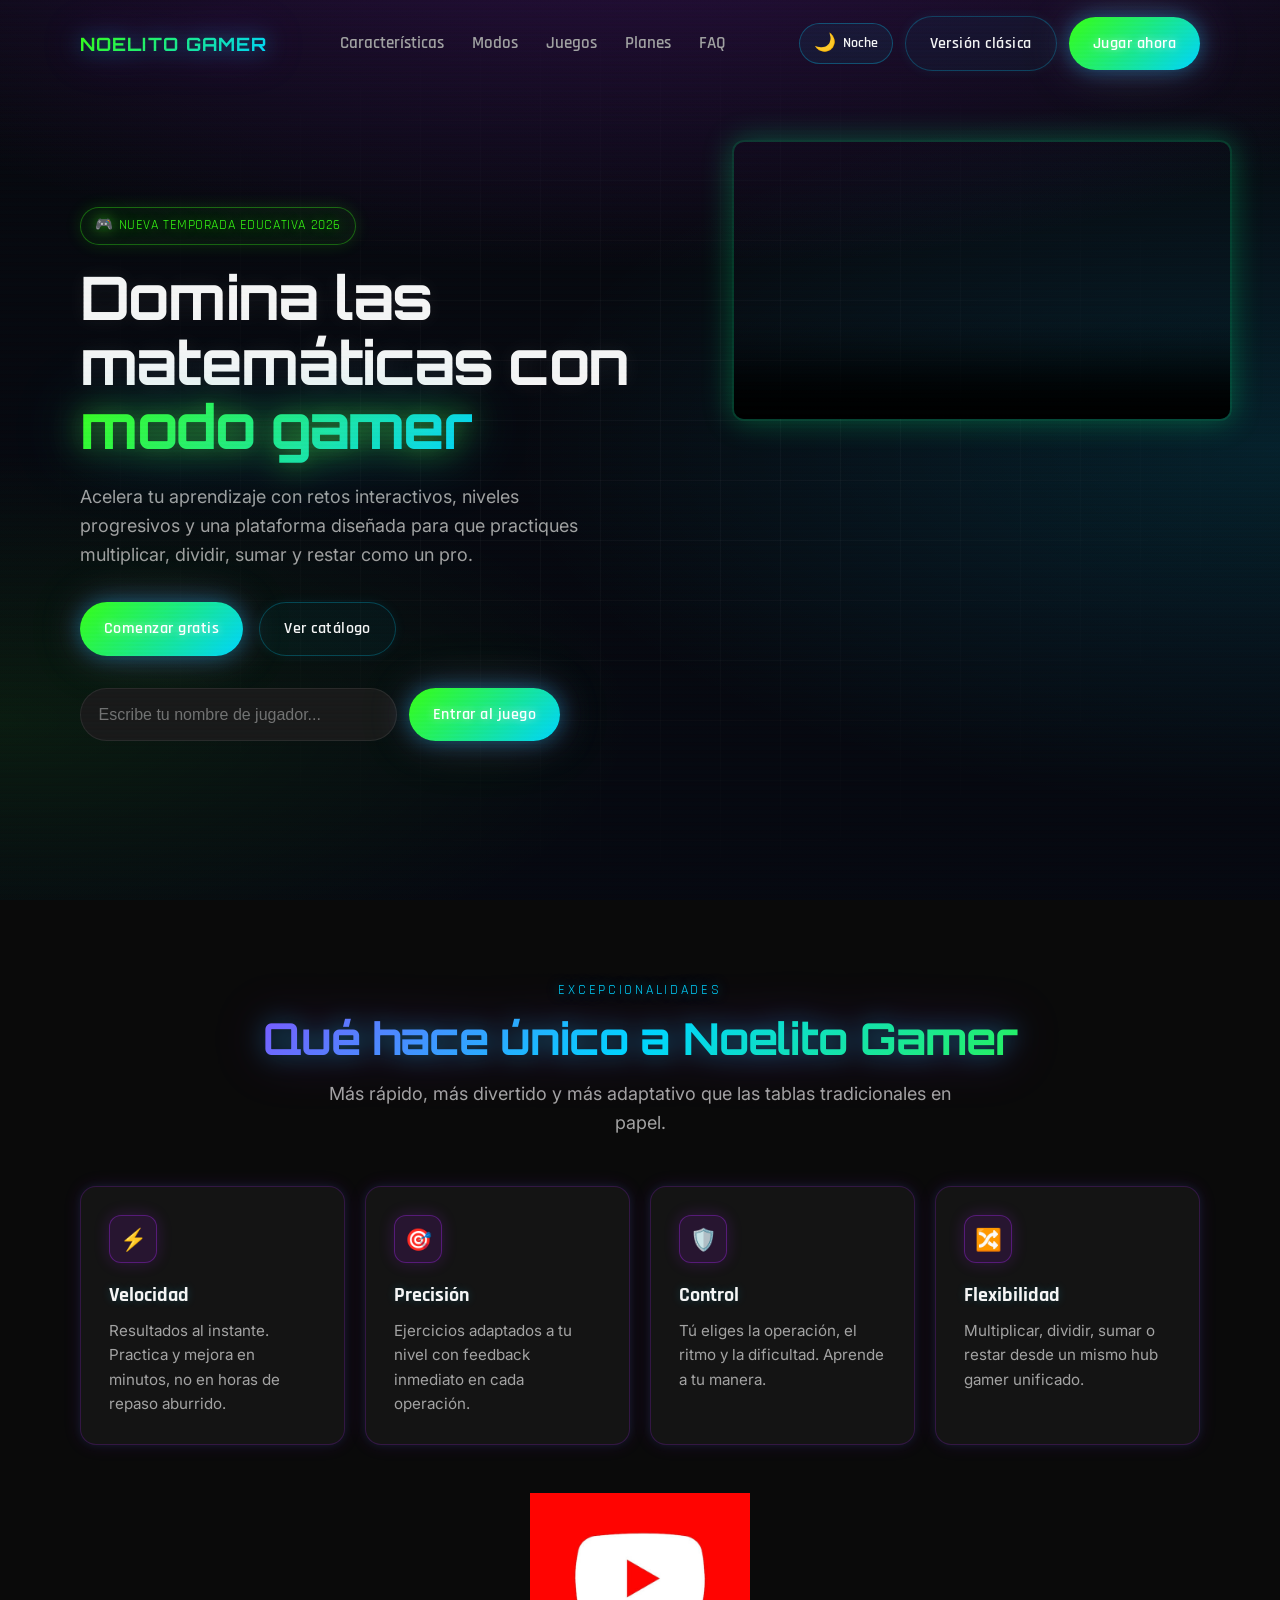
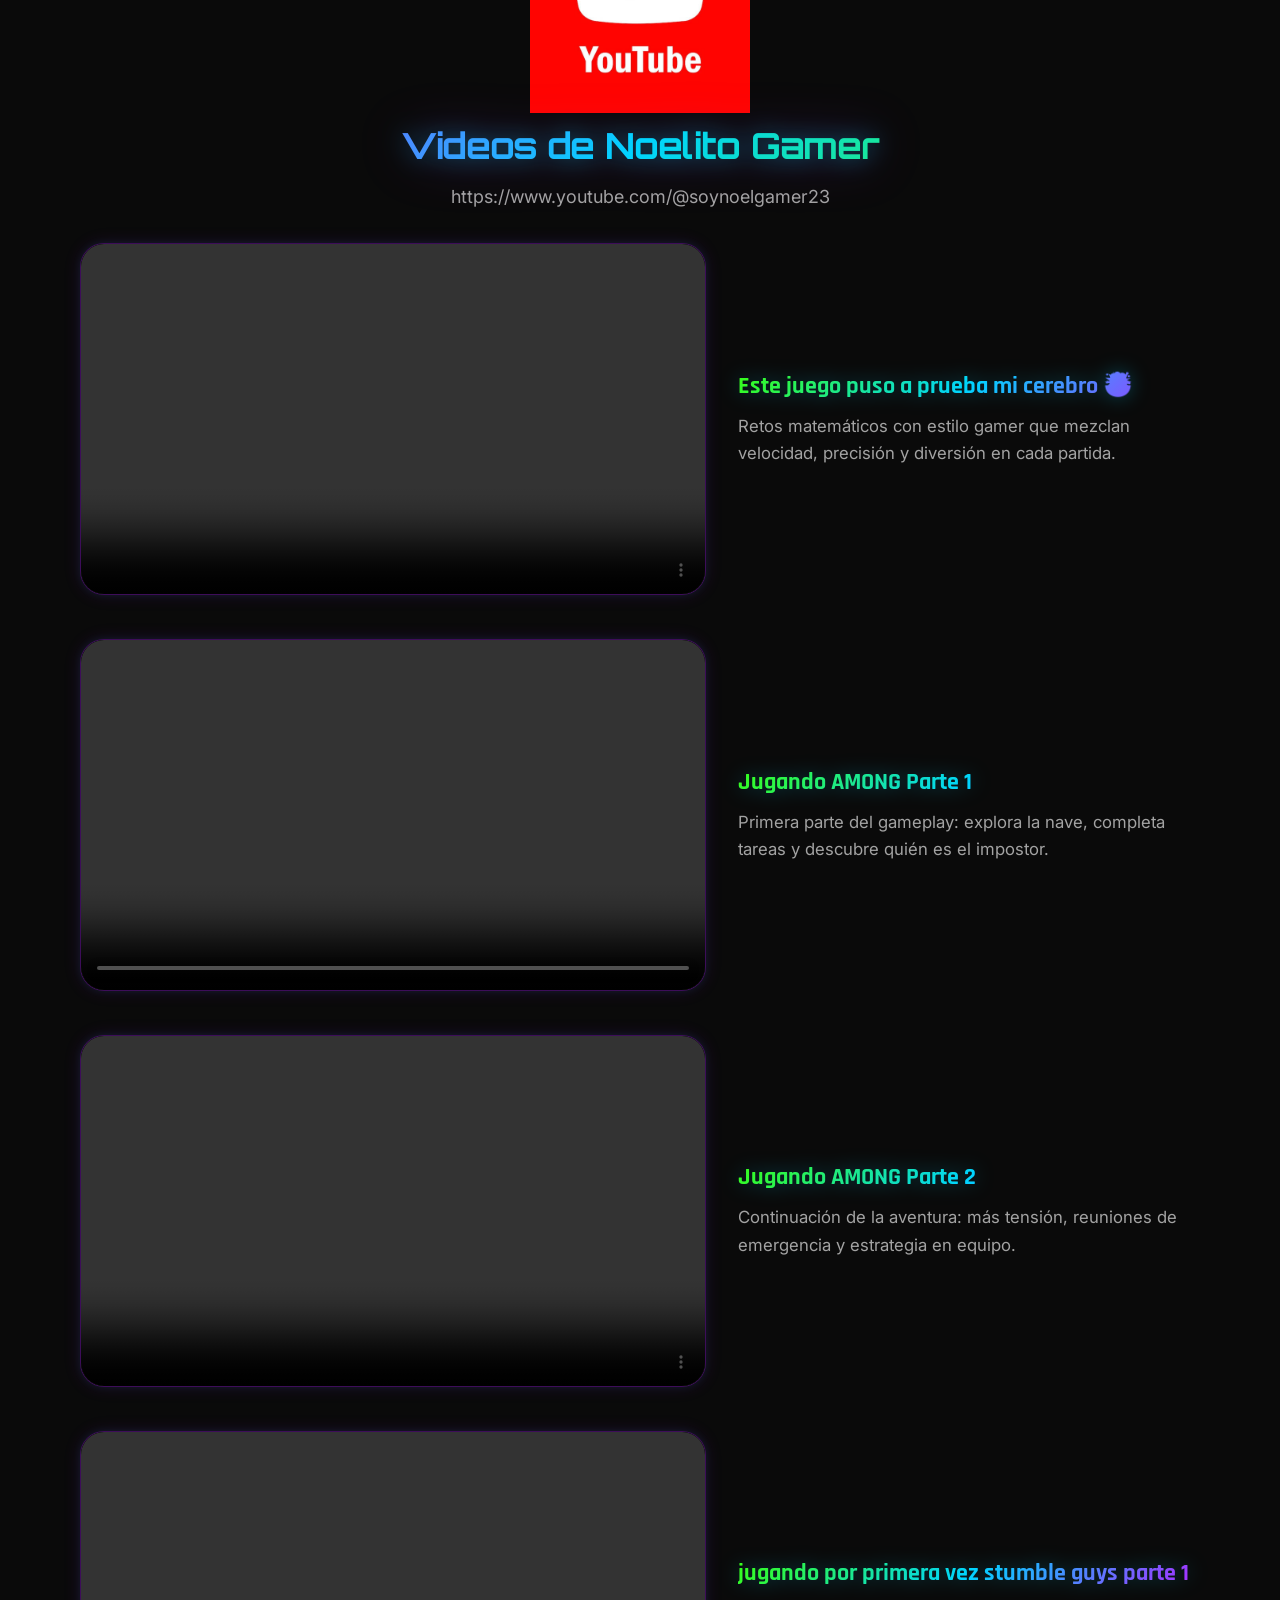
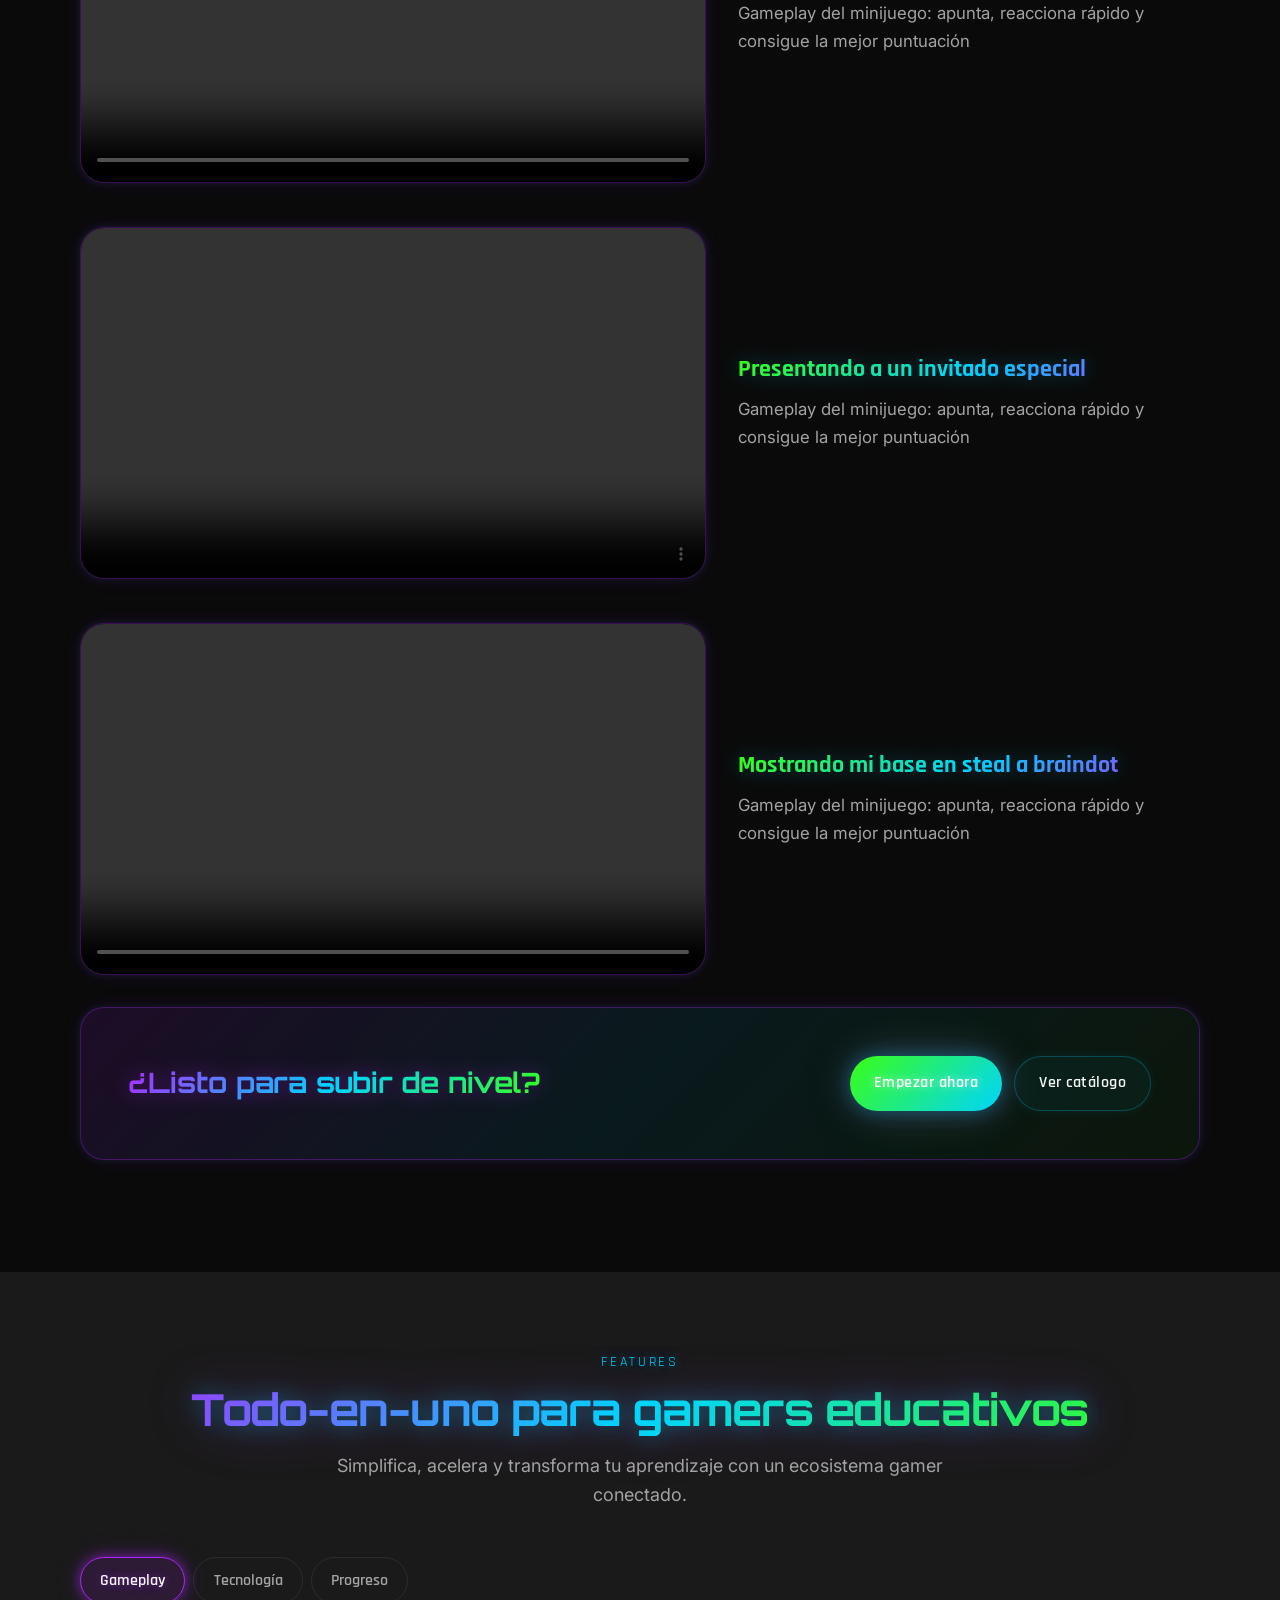
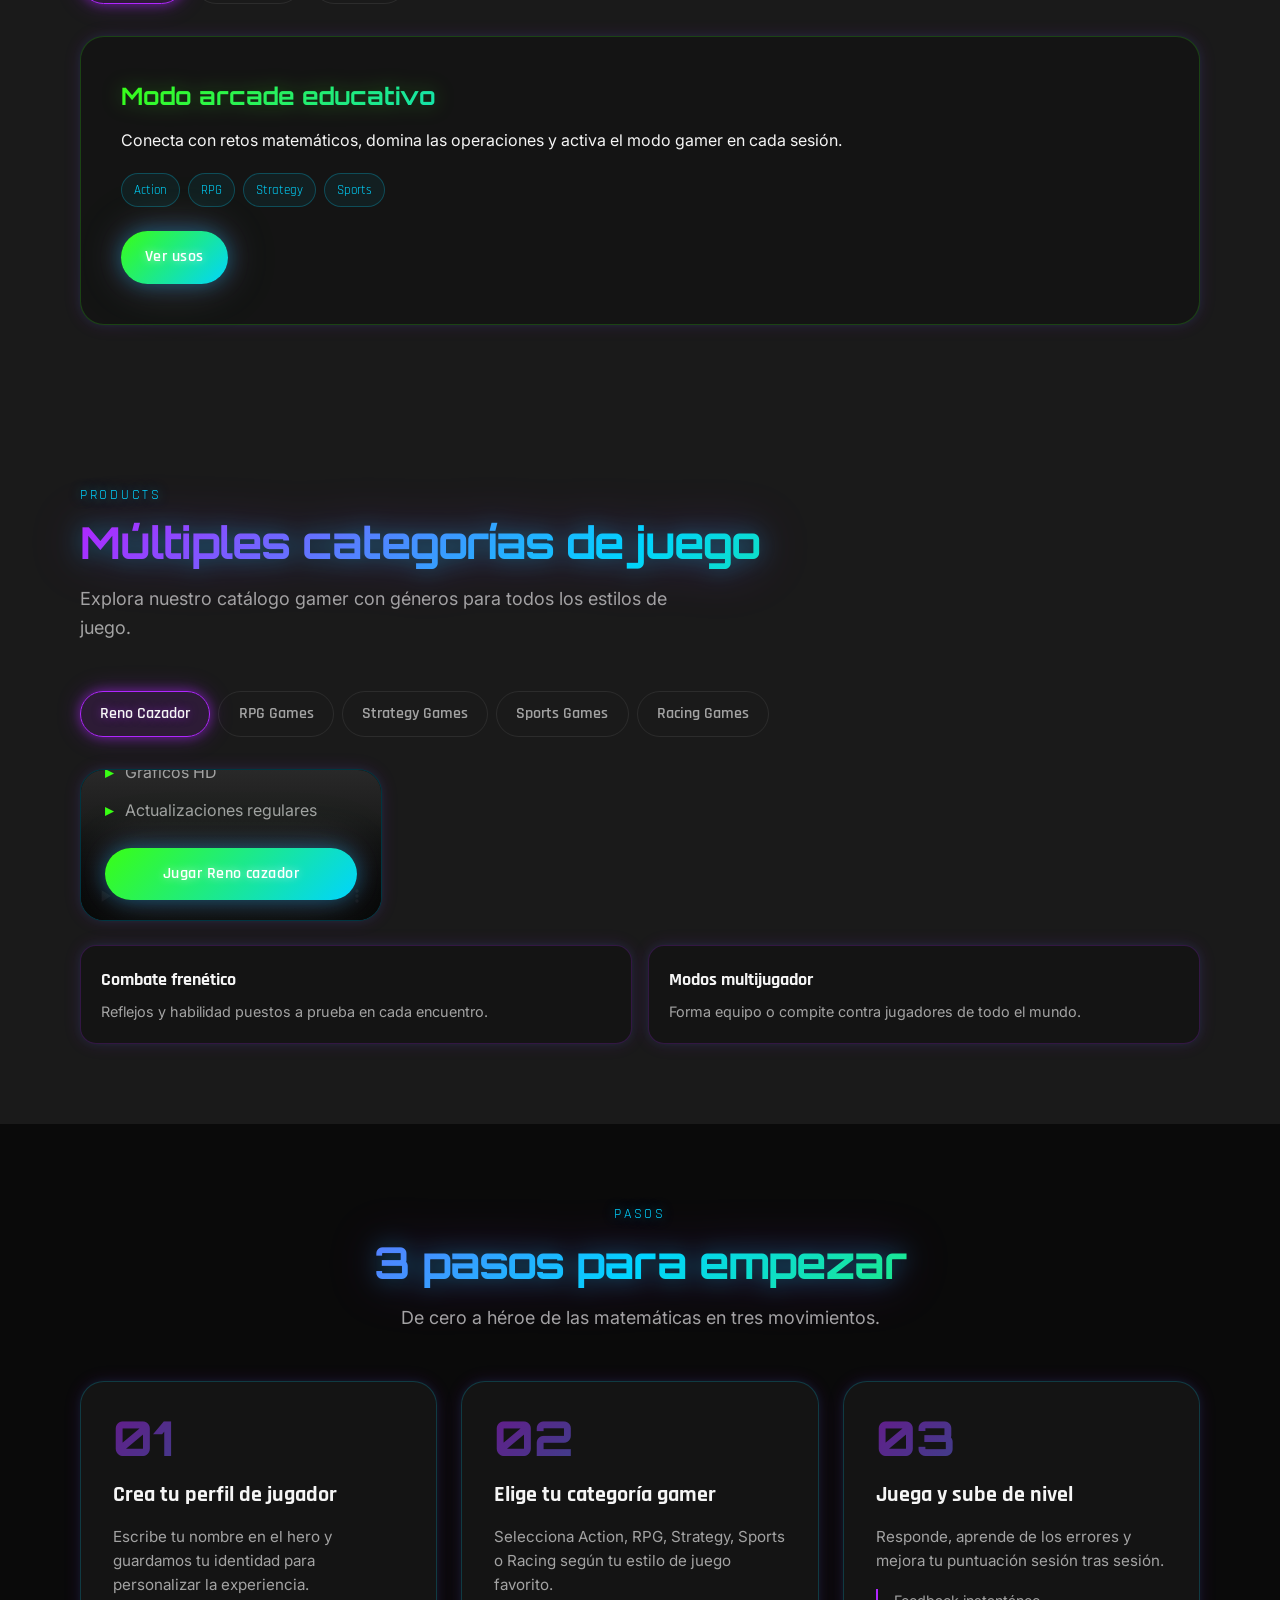
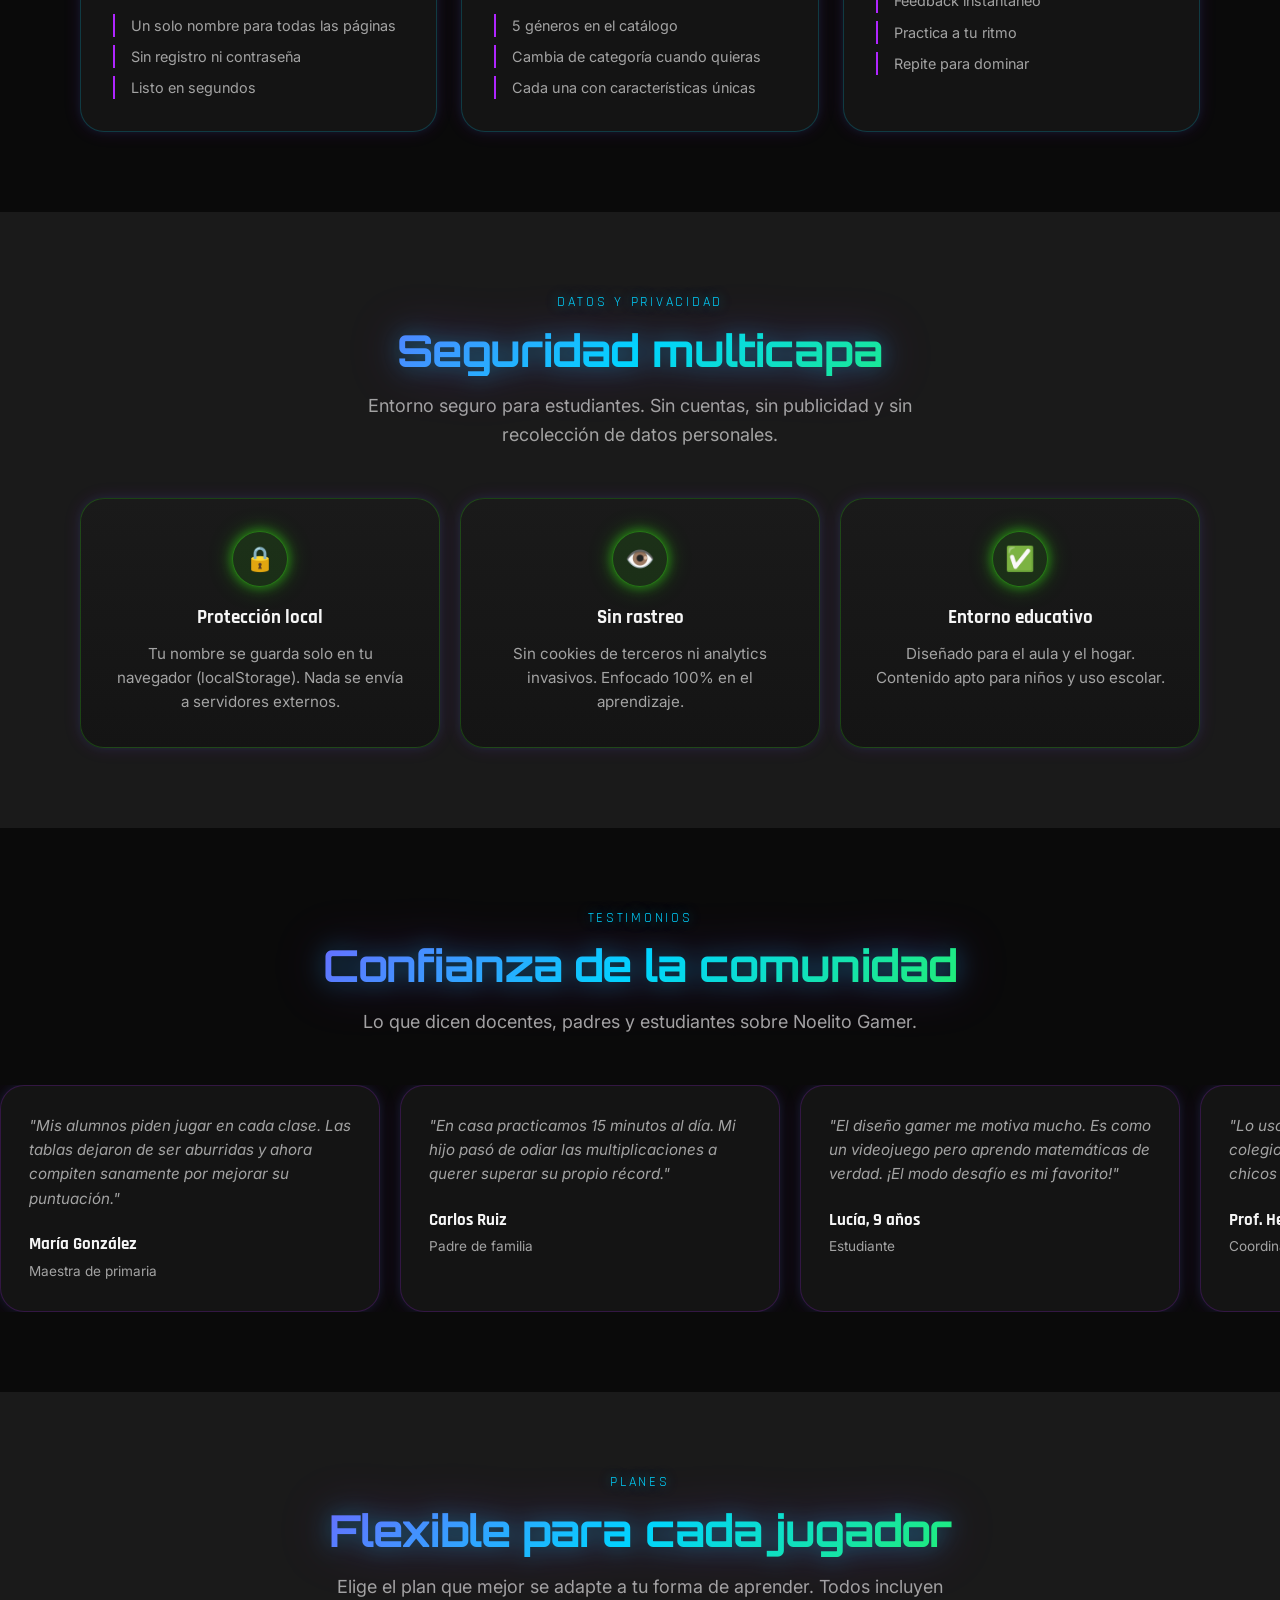
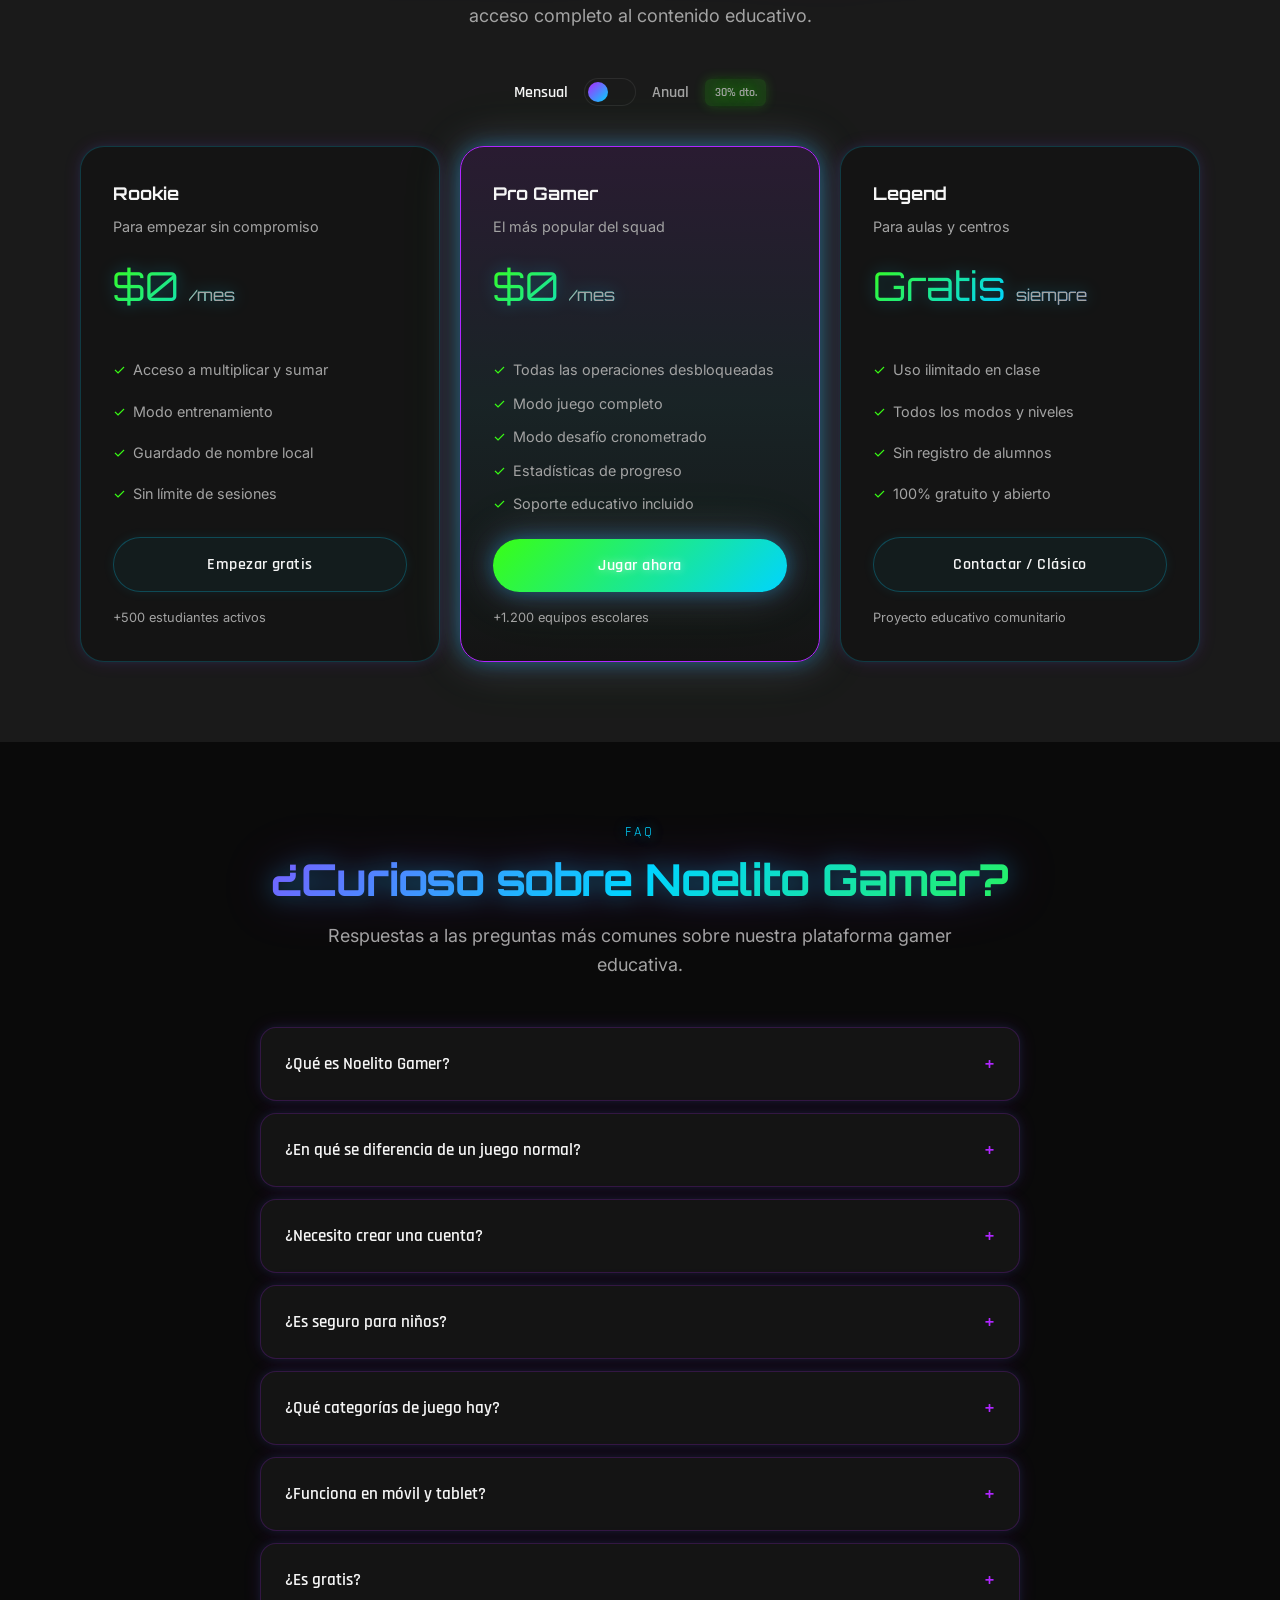
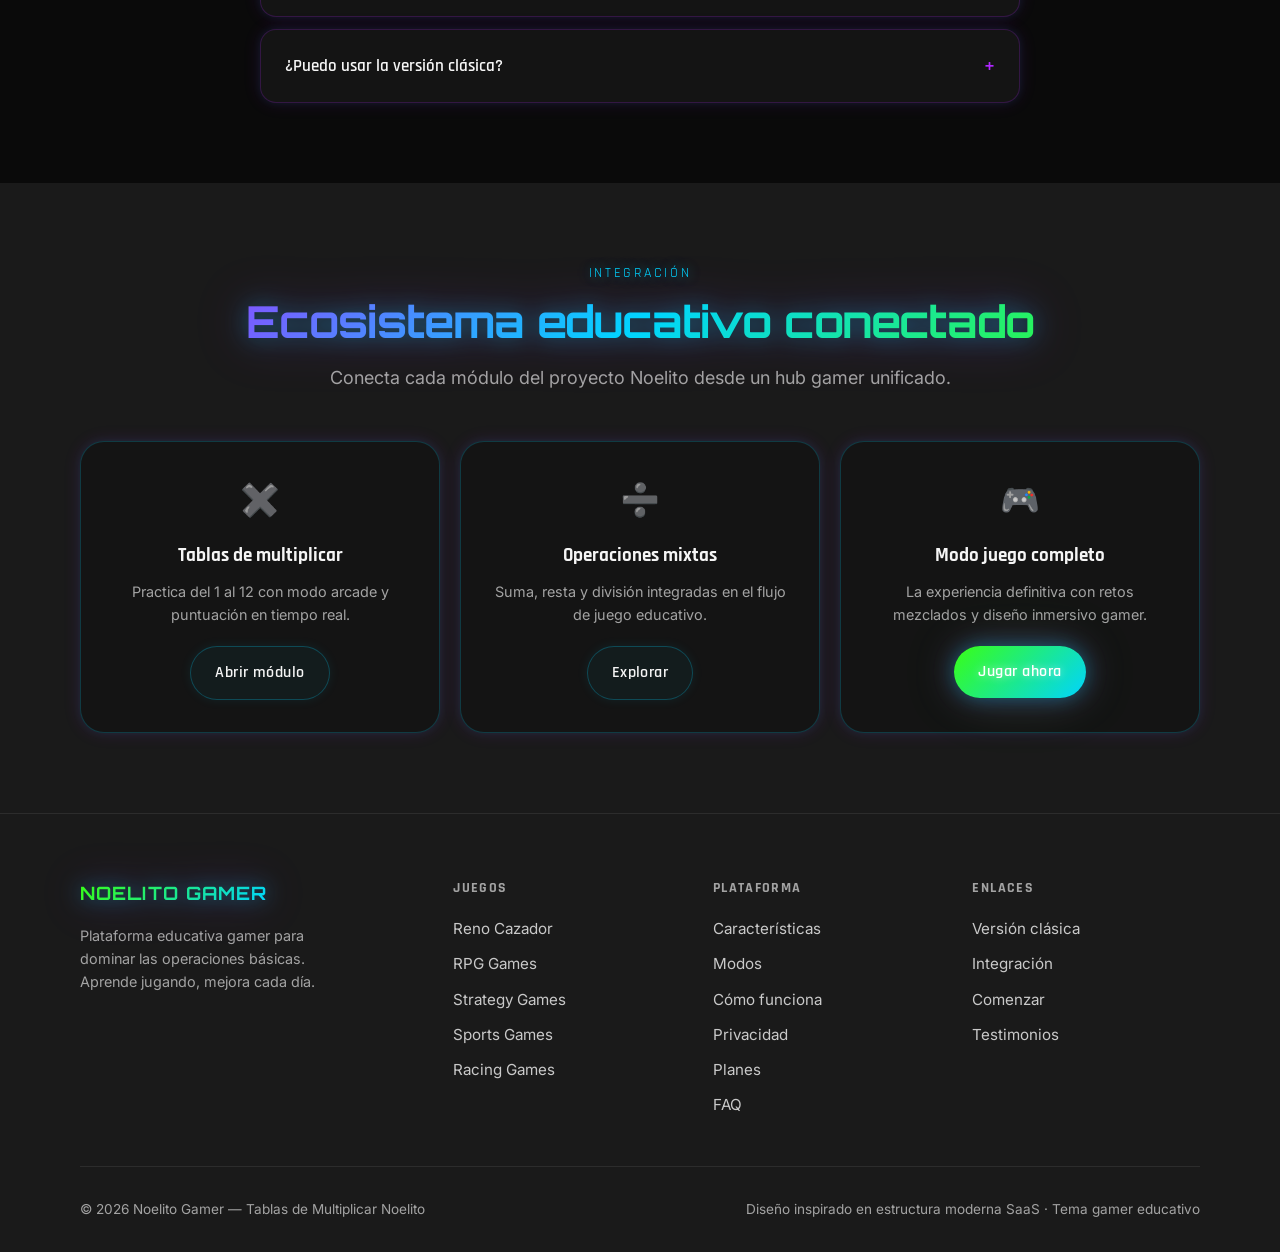
==== commit 16ab774e: "Optimizar carga de videos con lazy loading y sin autoplay masivo Evita descargar mas de 1 GB al abri" ====
--- a/index.html
+++ b/index.html
@@ -1336,7 +1336,7 @@
     <!-- 2. HERO -->
     <section class="hero" id="hero">
         <div class="hero-video-bg" aria-hidden="true">
-            <video autoplay muted playsinline loop>
+            <video autoplay muted playsinline loop preload="auto">
                 <source src="https://media.githubusercontent.com/media/NoelVentura/SoyNoelGamer/master/public/video/fondomecanica.mp4" type="video/mp4">
             </video>
             <div class="hero-video-overlay"></div>
@@ -1359,7 +1359,7 @@
             </div>
         </div>
         <div class="video-container">
-            <video controls autoplay muted playsinline loop class="video-gamer" poster="./public/video/thumbnail.jpg">
+            <video controls muted playsinline preload="none" class="video-gamer" poster="./public/video/thumbnail.jpg">
                 <source src="https://media.githubusercontent.com/media/NoelVentura/SoyNoelGamer/master/public/video/video1.mp4" type="video/mp4">
                 Tu navegador no soporta el elemento de video.
             </video>
@@ -1407,8 +1407,7 @@
                     <article class="youtube-row reveal">
                         <div class="youtube-row-media">
                             <div class="youtube-embed">
-                                <video controls autoplay muted playsinline loop title="Este juego puso a prueba mi cerebro">
-                                    <source src="https://media.githubusercontent.com/media/NoelVentura/SoyNoelGamer/master/public/video/video2.mp4" type="video/mp4">
+                                <video controls muted playsinline preload="none" title="Este juego puso a prueba mi cerebro" data-src="https://media.githubusercontent.com/media/NoelVentura/SoyNoelGamer/master/public/video/video2.mp4">
                                     Tu navegador no soporta el elemento de video.
                                 </video>
                             </div>
@@ -1421,8 +1420,7 @@
                     <article class="youtube-row reveal">
                         <div class="youtube-row-media">
                             <div class="youtube-embed">
-                                <video controls autoplay muted playsinline loop title="Jugando AMONG Parte 1">
-                                    <source src="https://media.githubusercontent.com/media/NoelVentura/SoyNoelGamer/master/public/video/video3.mp4" type="video/mp4">
+                                <video controls muted playsinline preload="none" title="Jugando AMONG Parte 1" data-src="https://media.githubusercontent.com/media/NoelVentura/SoyNoelGamer/master/public/video/video3.mp4">
                                     Tu navegador no soporta el elemento de video.
                                 </video>
                             </div>
@@ -1435,8 +1433,7 @@
                     <article class="youtube-row reveal">
                         <div class="youtube-row-media">
                             <div class="youtube-embed">
-                                <video controls autoplay muted playsinline loop title="Jugando AMONG Parte 2">
-                                    <source src="https://media.githubusercontent.com/media/NoelVentura/SoyNoelGamer/master/public/video/video4.mp4" type="video/mp4">
+                                <video controls muted playsinline preload="none" title="Jugando AMONG Parte 2" data-src="https://media.githubusercontent.com/media/NoelVentura/SoyNoelGamer/master/public/video/video4.mp4">
                                     Tu navegador no soporta el elemento de video.
                                 </video>
                             </div>
@@ -1449,8 +1446,7 @@
                     <article class="youtube-row reveal">
                         <div class="youtube-row-media">
                             <div class="youtube-embed">
-                                <video controls autoplay muted playsinline loop title="Reno Cazador gameplay">
-                                    <source src="https://media.githubusercontent.com/media/NoelVentura/SoyNoelGamer/master/public/video/video5.mp4" type="video/mp4">
+                                <video controls muted playsinline preload="none" title="Reno Cazador gameplay" data-src="https://media.githubusercontent.com/media/NoelVentura/SoyNoelGamer/master/public/video/video5.mp4">
                                     Tu navegador no soporta el elemento de video.
                                 </video>
                             </div>
@@ -1463,8 +1459,7 @@
                     <article class="youtube-row reveal">
                         <div class="youtube-row-media">
                             <div class="youtube-embed">
-                                <video controls autoplay muted playsinline loop title="Presentando a un invitado especial">
-                                    <source src="https://media.githubusercontent.com/media/NoelVentura/SoyNoelGamer/master/public/video/video6.mp4" type="video/mp4">
+                                <video controls muted playsinline preload="none" title="Presentando a un invitado especial" data-src="https://media.githubusercontent.com/media/NoelVentura/SoyNoelGamer/master/public/video/video6.mp4">
                                     Tu navegador no soporta el elemento de video.
                                 </video>
                             </div>
@@ -1477,8 +1472,7 @@
                     <article class="youtube-row reveal">
                         <div class="youtube-row-media">
                             <div class="youtube-embed">
-                                <video controls autoplay muted playsinline loop title="Mostrando mi base en steal a braindot">
-                                    <source src="https://media.githubusercontent.com/media/NoelVentura/SoyNoelGamer/master/public/video/video7.mp4" type="video/mp4">
+                                <video controls muted playsinline preload="none" title="Mostrando mi base en steal a braindot" data-src="https://media.githubusercontent.com/media/NoelVentura/SoyNoelGamer/master/public/video/video7.mp4">
                                     Tu navegador no soporta el elemento de video.
                                 </video>
                             </div>
@@ -1575,8 +1569,7 @@
 
             <div class="product-panel active" id="panel-action" role="tabpanel">
                 <div class="product-showcase product-showcase--reno">
-                    <video class="product-showcase-bg" autoplay muted loop playsinline controls>
-                        <source src="https://media.githubusercontent.com/media/NoelVentura/SoyNoelGamer/master/public/video/renocazador.mp4" type="video/mp4">
+                    <video class="product-showcase-bg" muted loop playsinline controls preload="none" data-src="https://media.githubusercontent.com/media/NoelVentura/SoyNoelGamer/master/public/video/renocazador.mp4">
                     </video>
                     <div class="product-showcase-content">
                         <h3>Reno Cazador</h3>
@@ -2034,6 +2027,37 @@
             if (input) input.value = nombreAlumno;
         }
 
+        function cargarVideoLazy(video) {
+            var src = video.getAttribute('data-src');
+            if (!src || video.dataset.loaded) return;
+            var source = document.createElement('source');
+            source.src = src;
+            source.type = 'video/mp4';
+            video.appendChild(source);
+            video.dataset.loaded = 'true';
+            video.load();
+        }
+
+        function initVideosLazy() {
+            var videos = document.querySelectorAll('video[data-src]');
+            videos.forEach(function (video) {
+                video.addEventListener('play', function () { cargarVideoLazy(video); });
+            });
+            if (!('IntersectionObserver' in window)) {
+                videos.forEach(cargarVideoLazy);
+                return;
+            }
+            var observer = new IntersectionObserver(function (entries) {
+                entries.forEach(function (entry) {
+                    if (entry.isIntersecting) {
+                        cargarVideoLazy(entry.target);
+                        observer.unobserve(entry.target);
+                    }
+                });
+            }, { rootMargin: '200px' });
+            videos.forEach(function (video) { observer.observe(video); });
+        }
+
         function ajustarContenedorVideo() {
             document.querySelectorAll('.product-showcase--reno .product-showcase-bg').forEach(function (video) {
                 function aplicarTamaño() {
@@ -2047,23 +2071,19 @@
                 if (video.readyState >= 1) aplicarTamaño();
                 video.addEventListener('loadedmetadata', aplicarTamaño);
                 video.addEventListener('loadeddata', function () {
+                    if (!video.closest('.product-panel.active')) return;
                     var playPromise = video.play();
                     if (playPromise && playPromise.catch) {
                         playPromise.catch(function () {});
                     }
                 });
                 window.addEventListener('resize', aplicarTamaño);
-                if (video.paused) {
-                    var playPromise = video.play();
-                    if (playPromise && playPromise.catch) {
-                        playPromise.catch(function () {});
-                    }
-                }
             });
         }
 
         document.addEventListener('DOMContentLoaded', function () {
             actualizarEnlacesConNombre();
+            initVideosLazy();
             ajustarContenedorVideo();
 
             var themeToggle = document.getElementById('themeToggle');
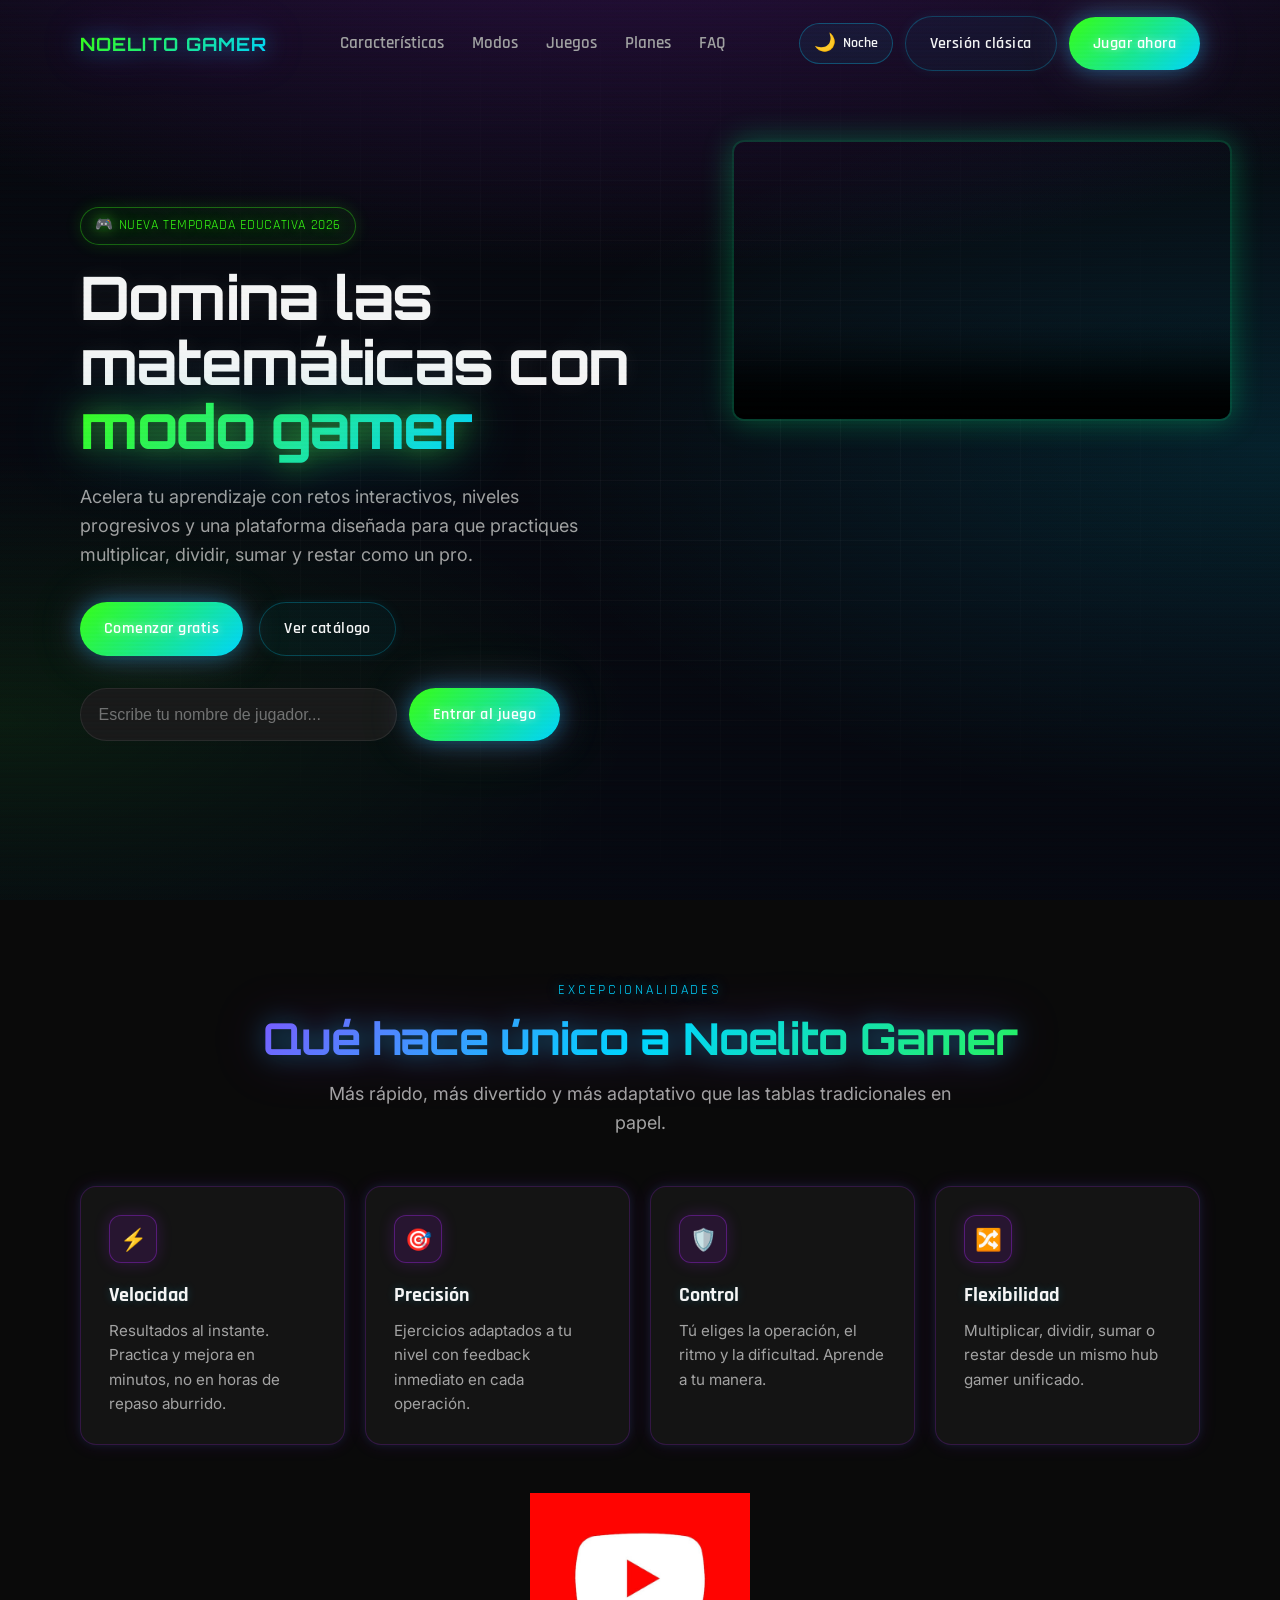
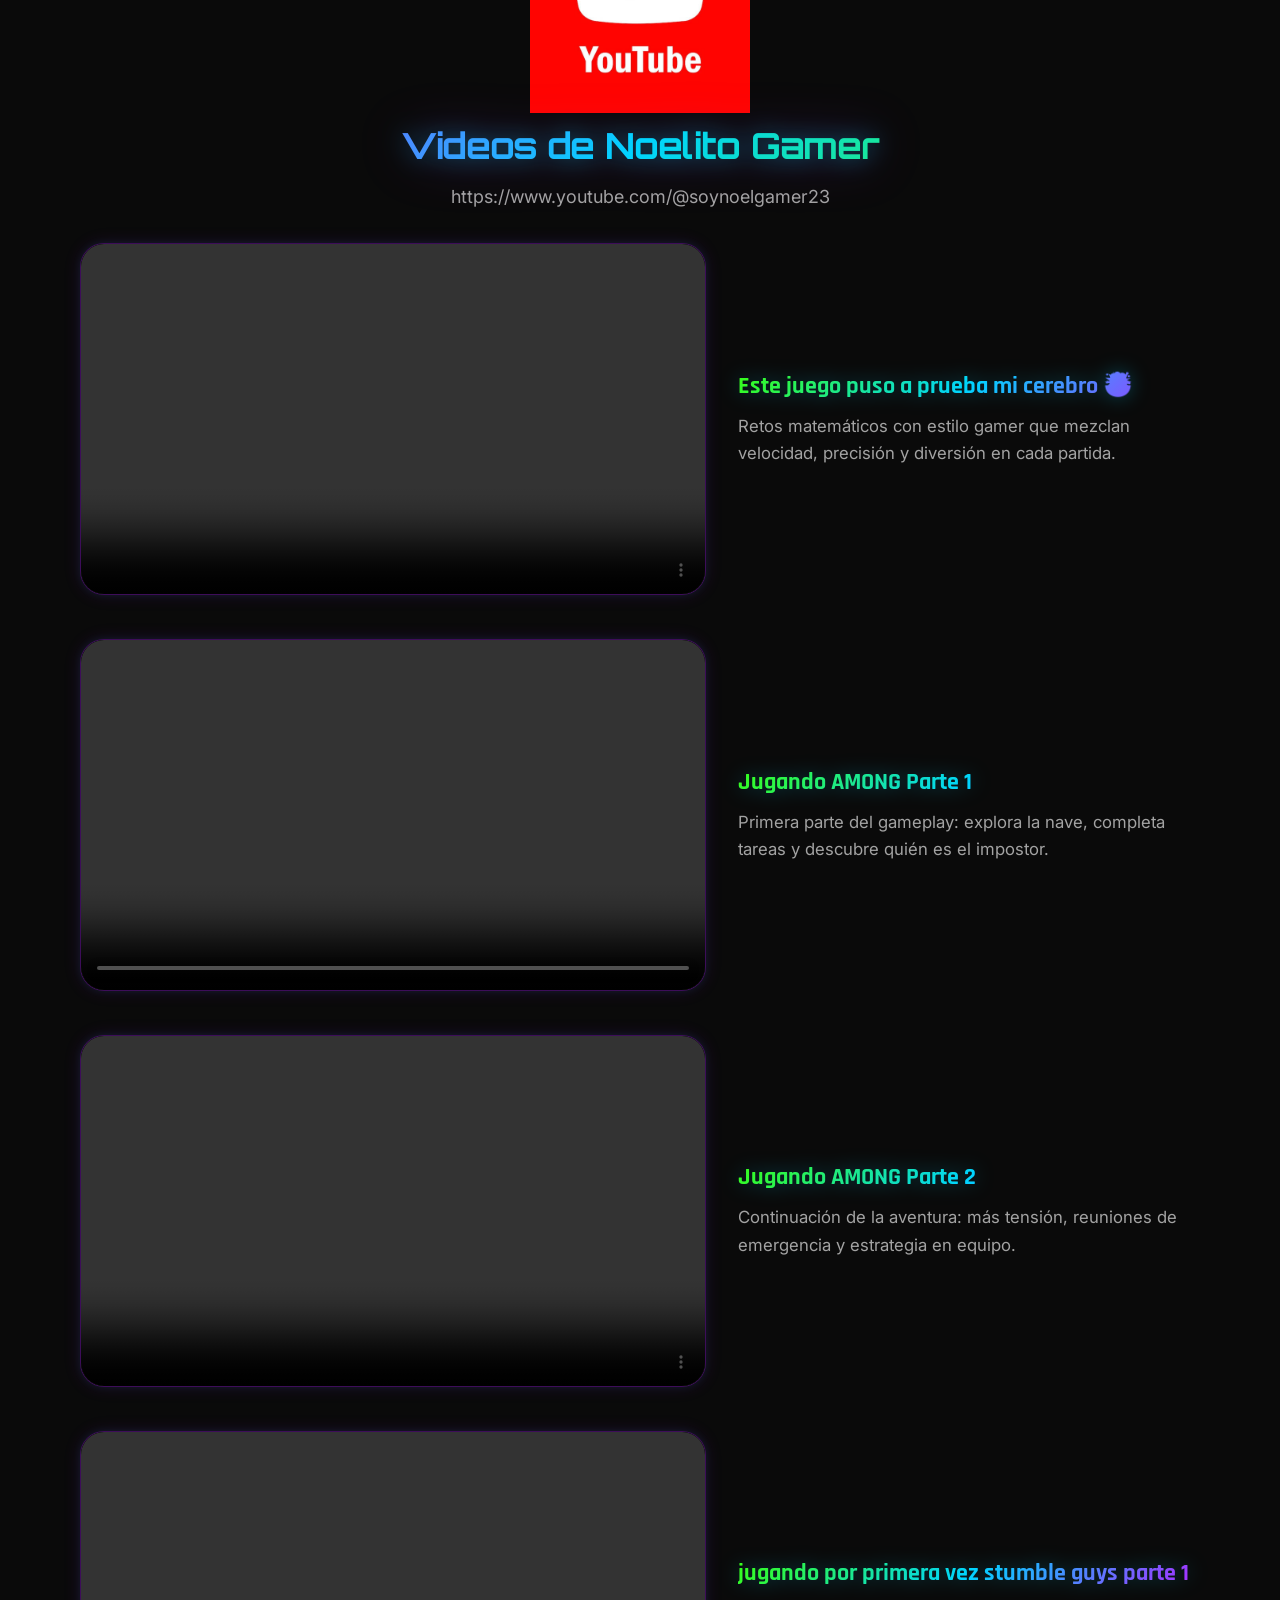
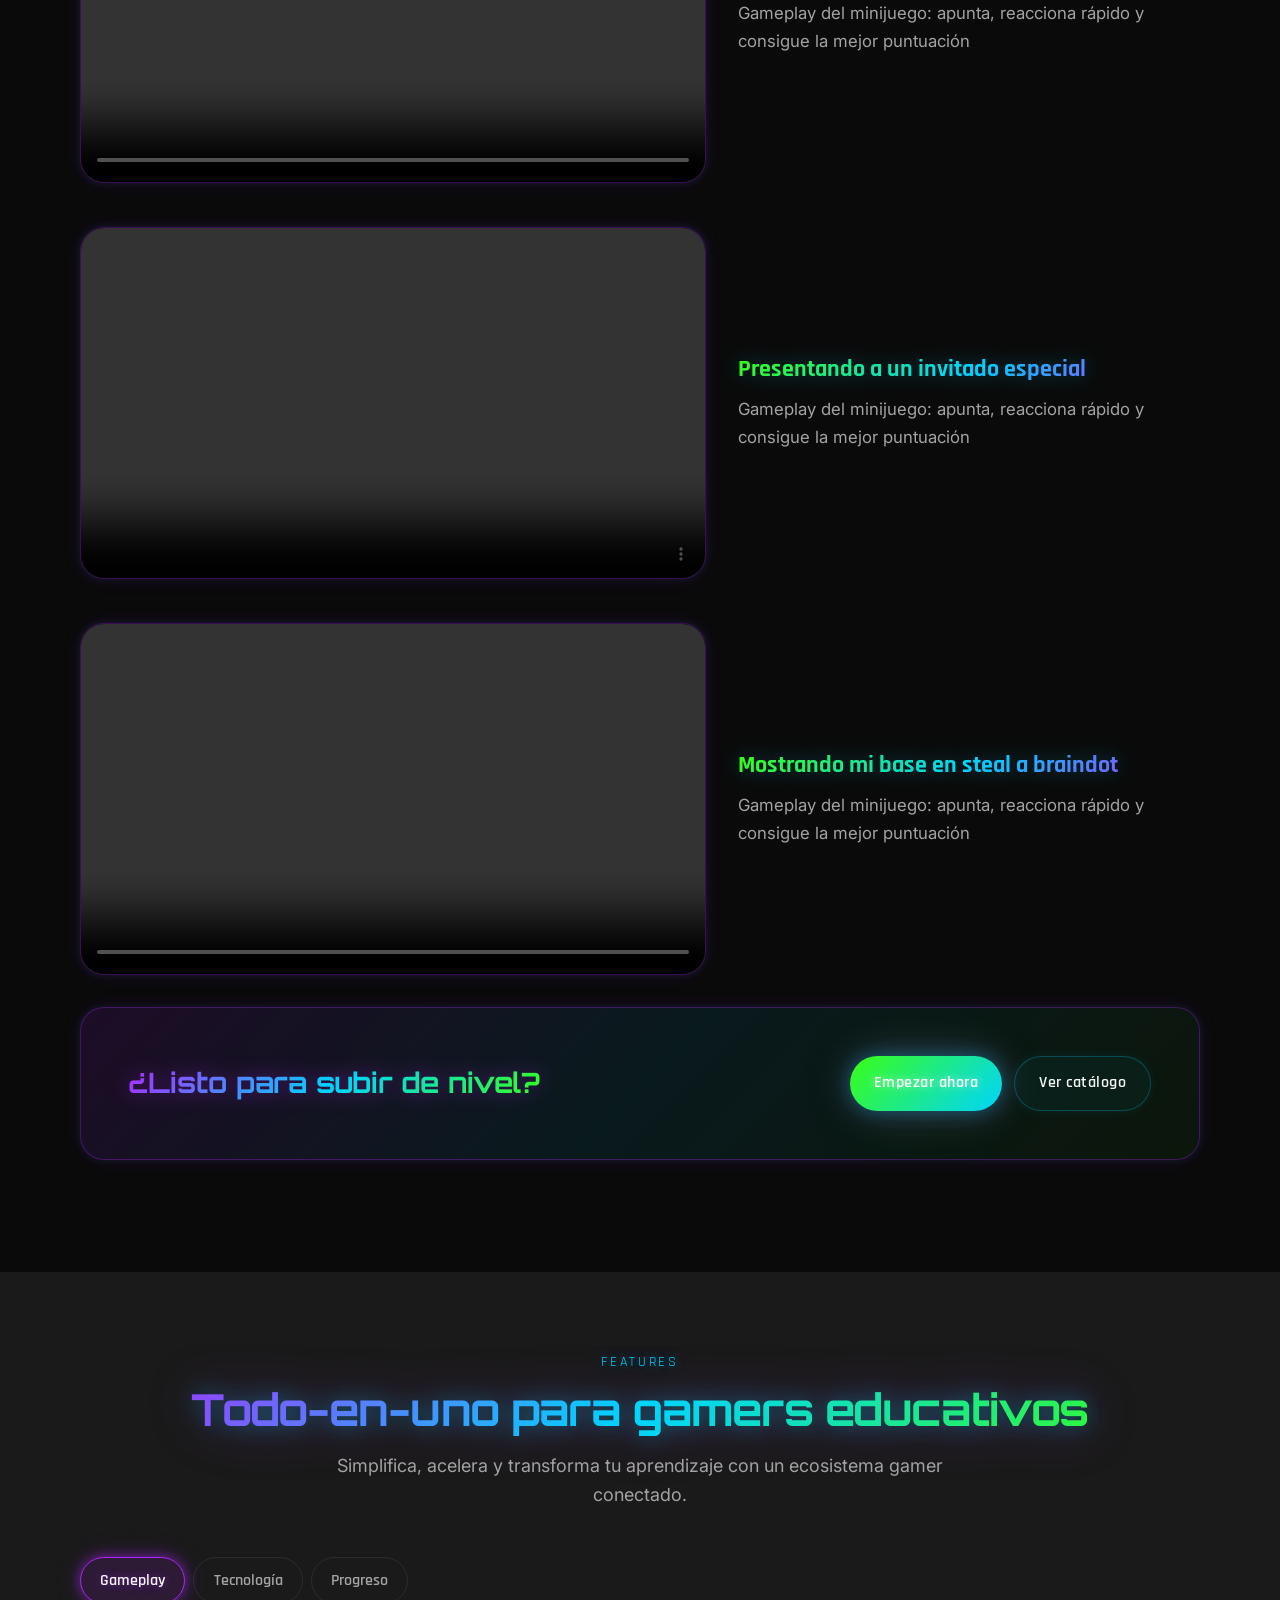
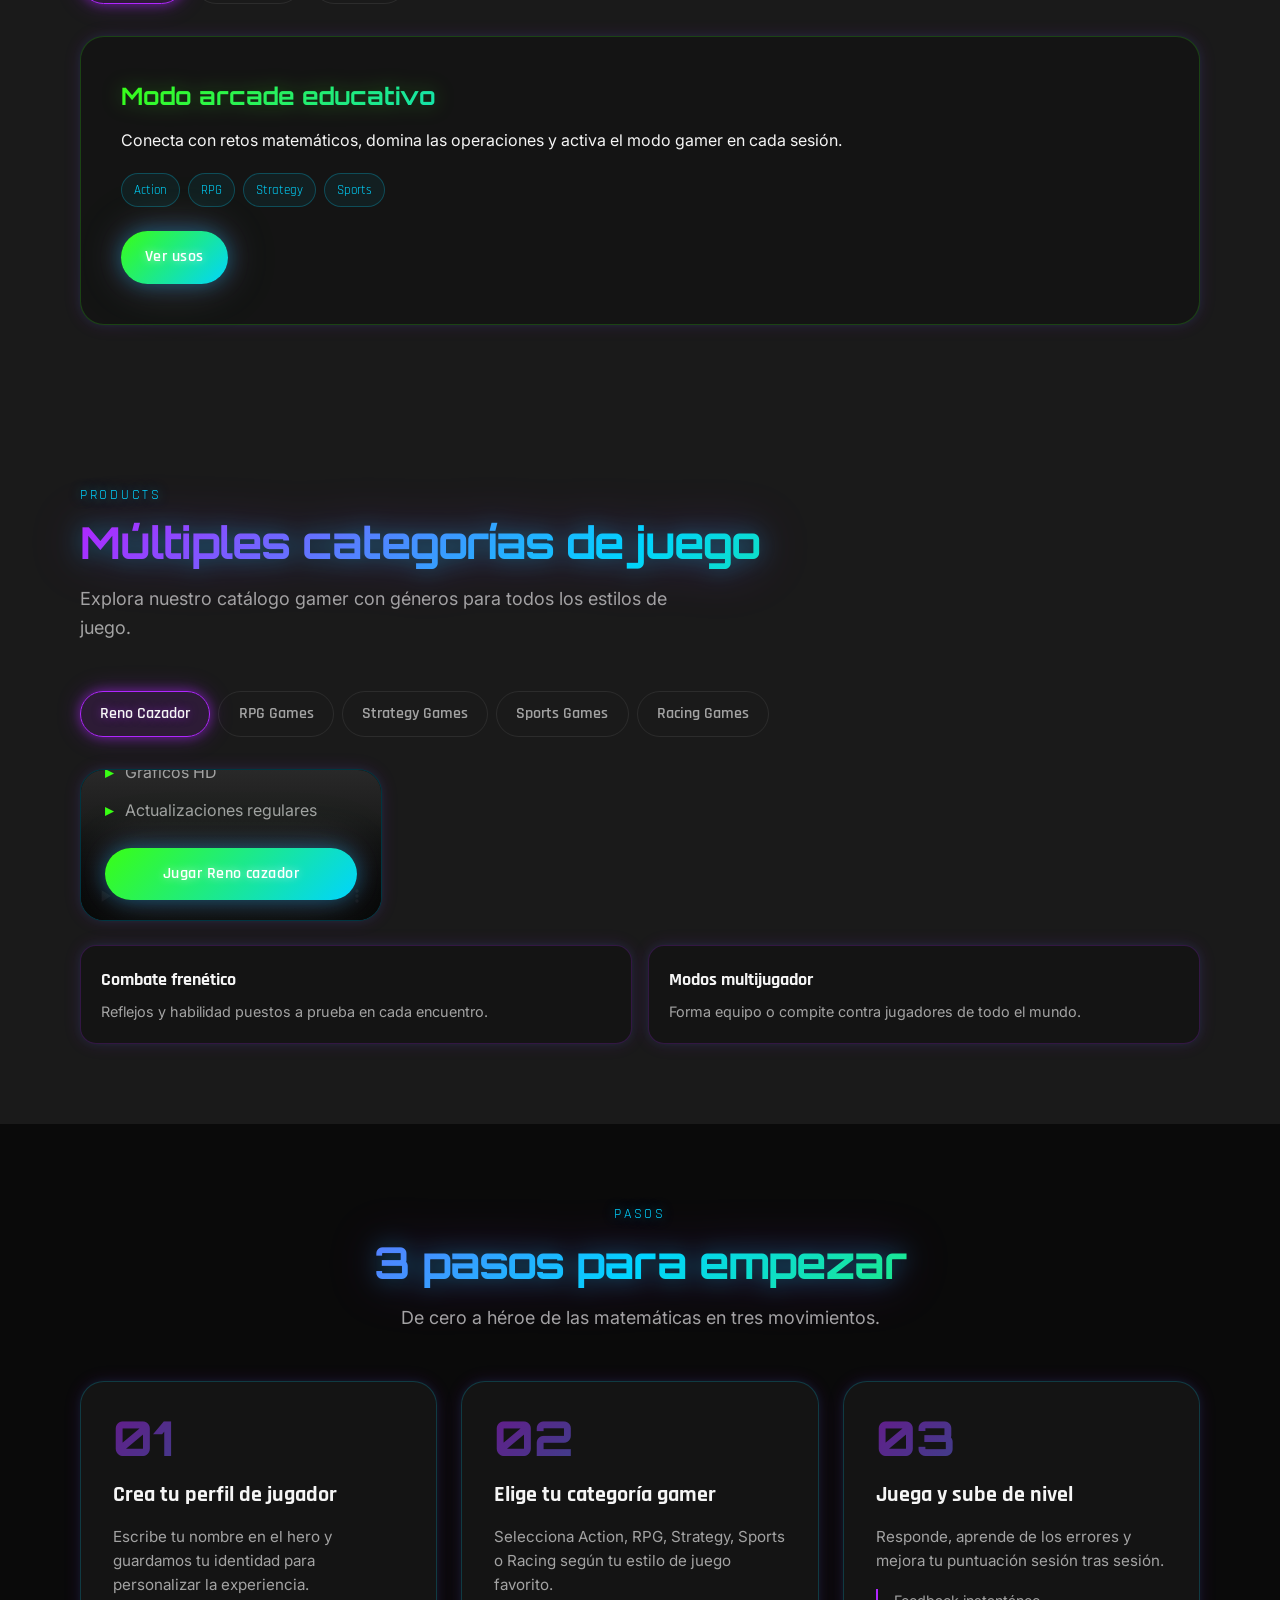
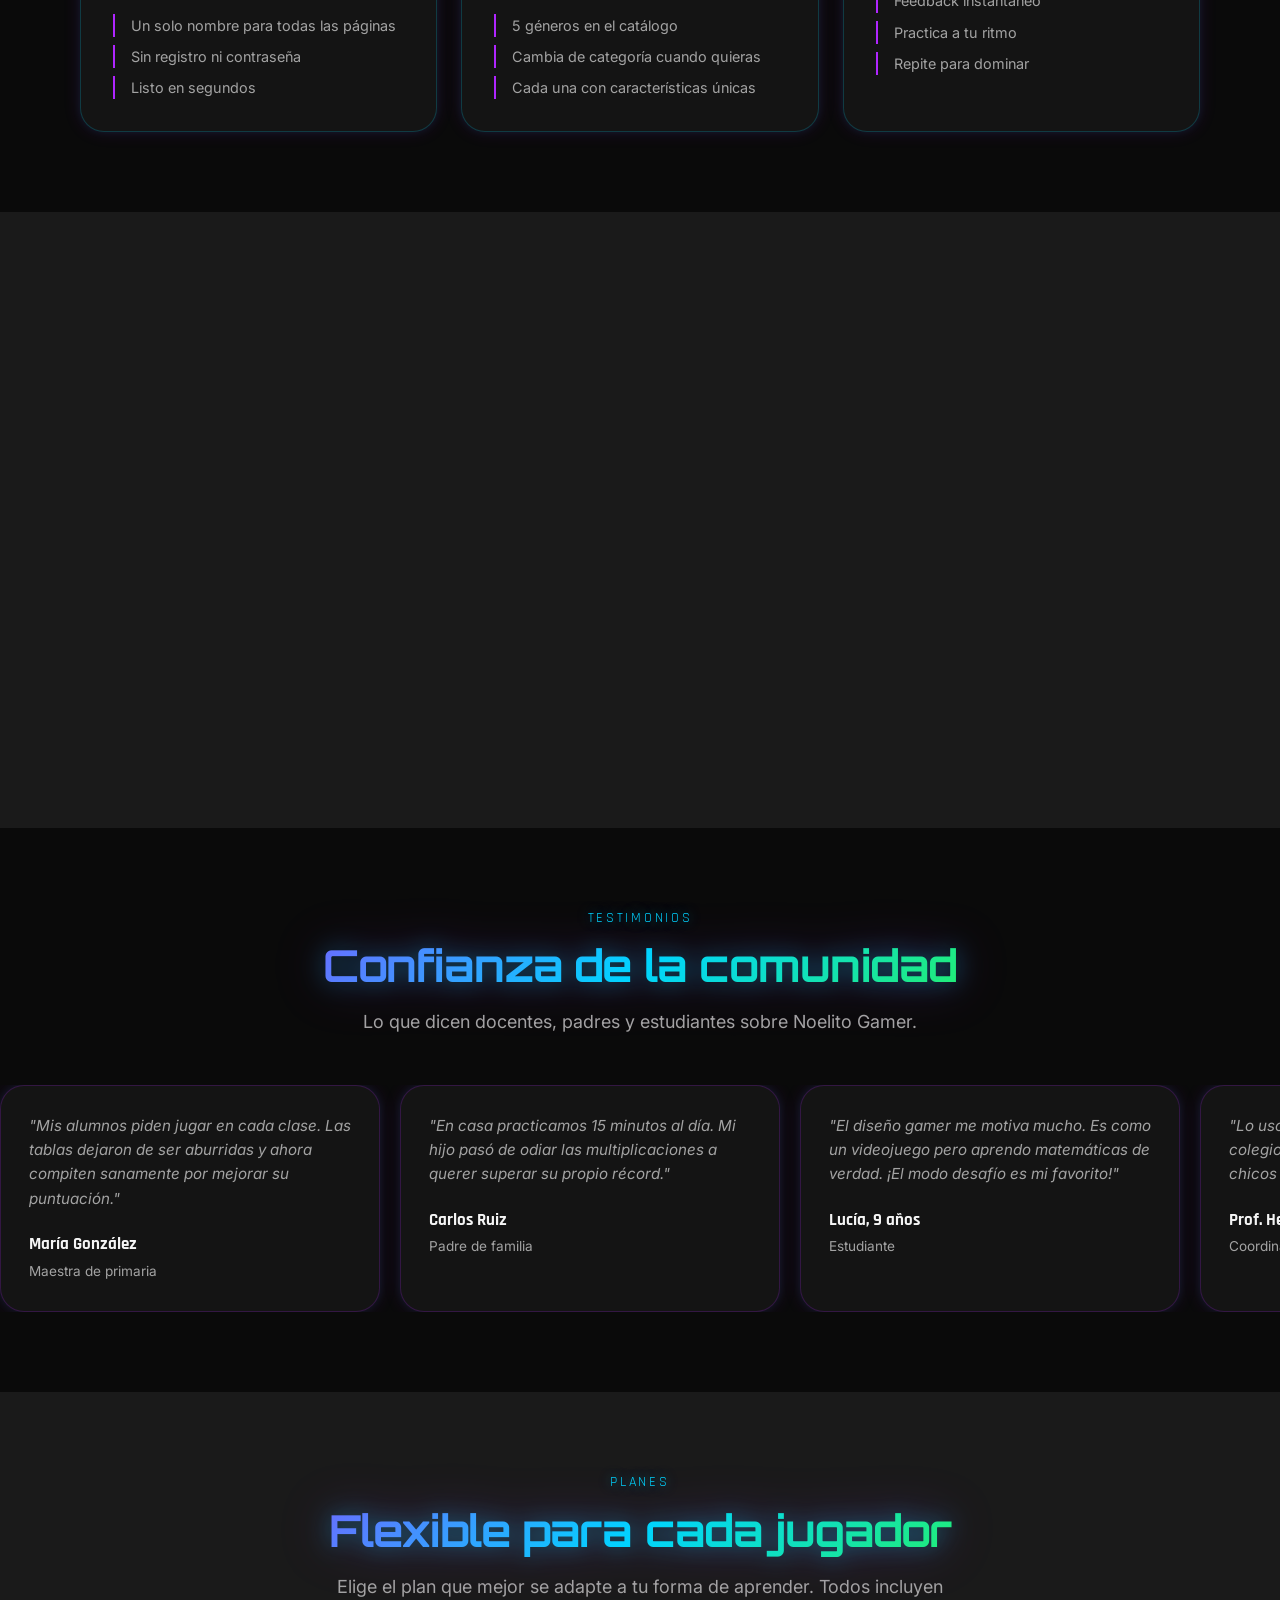
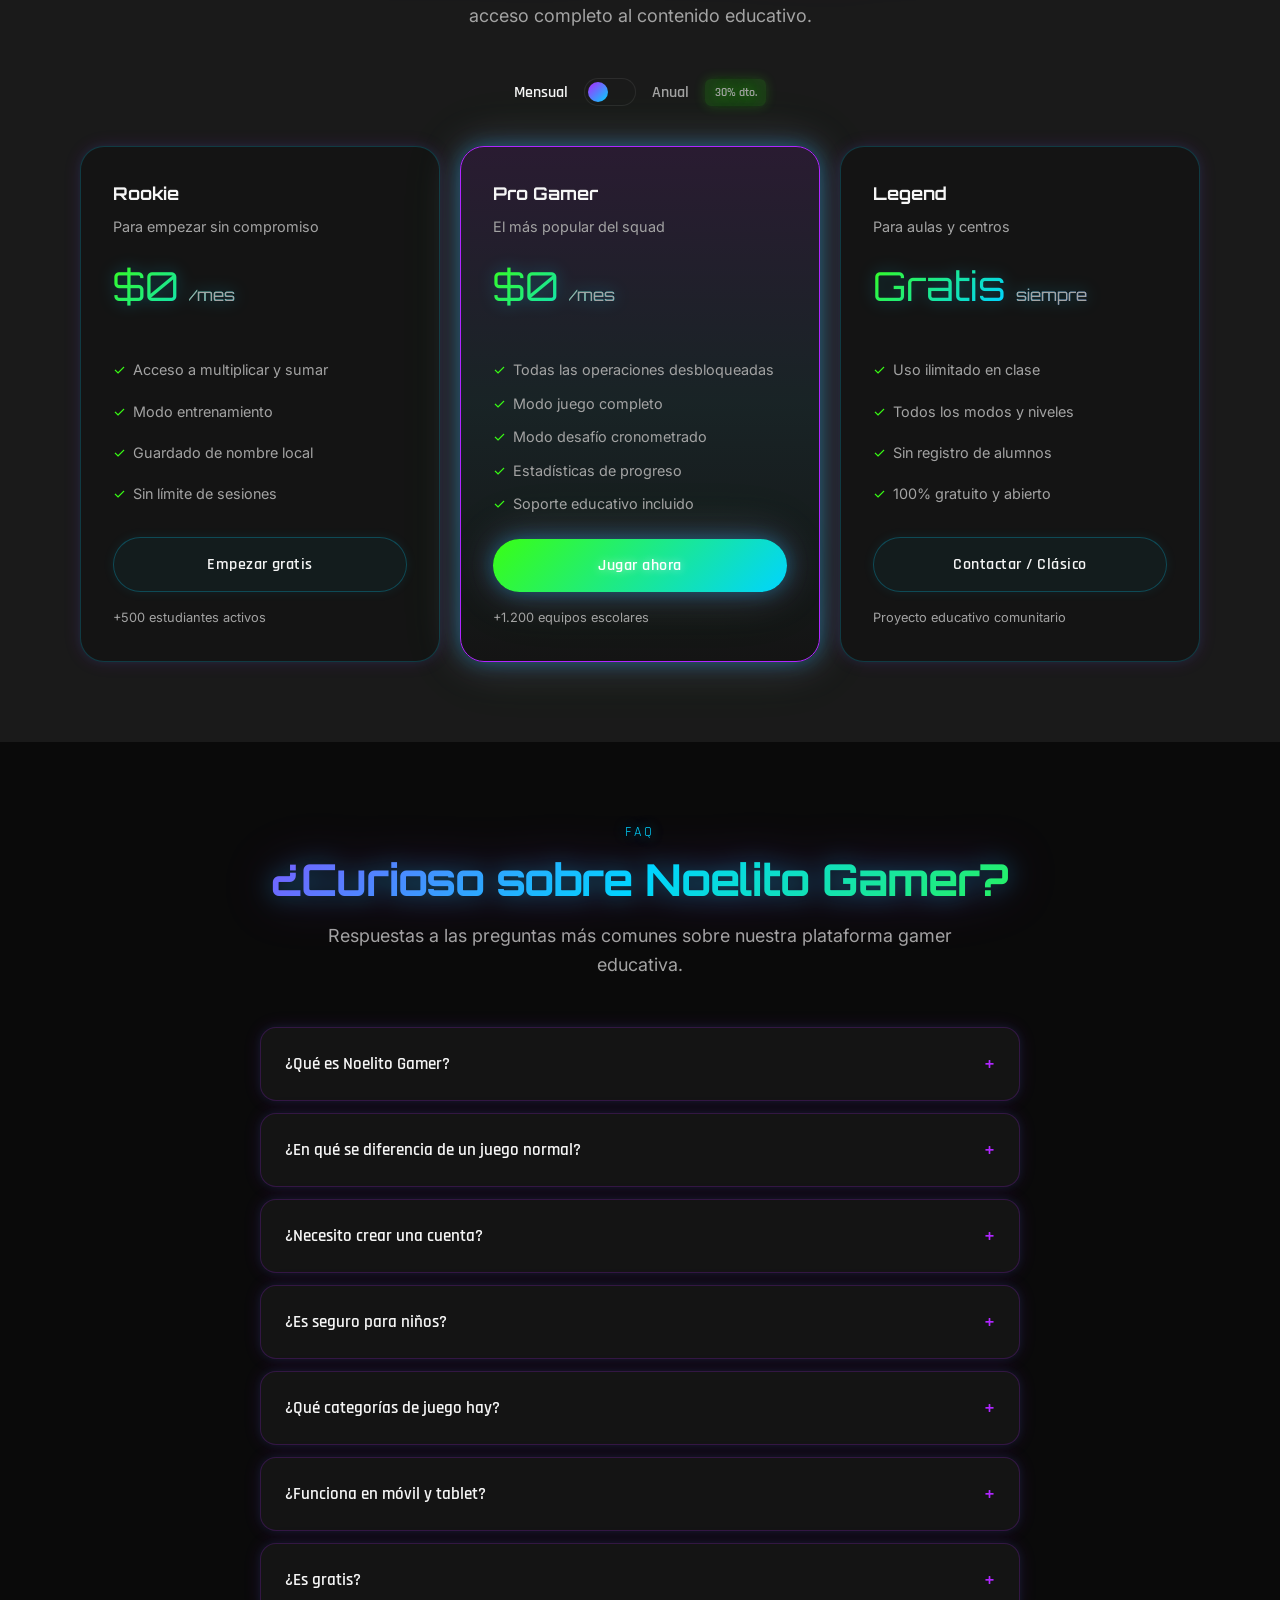
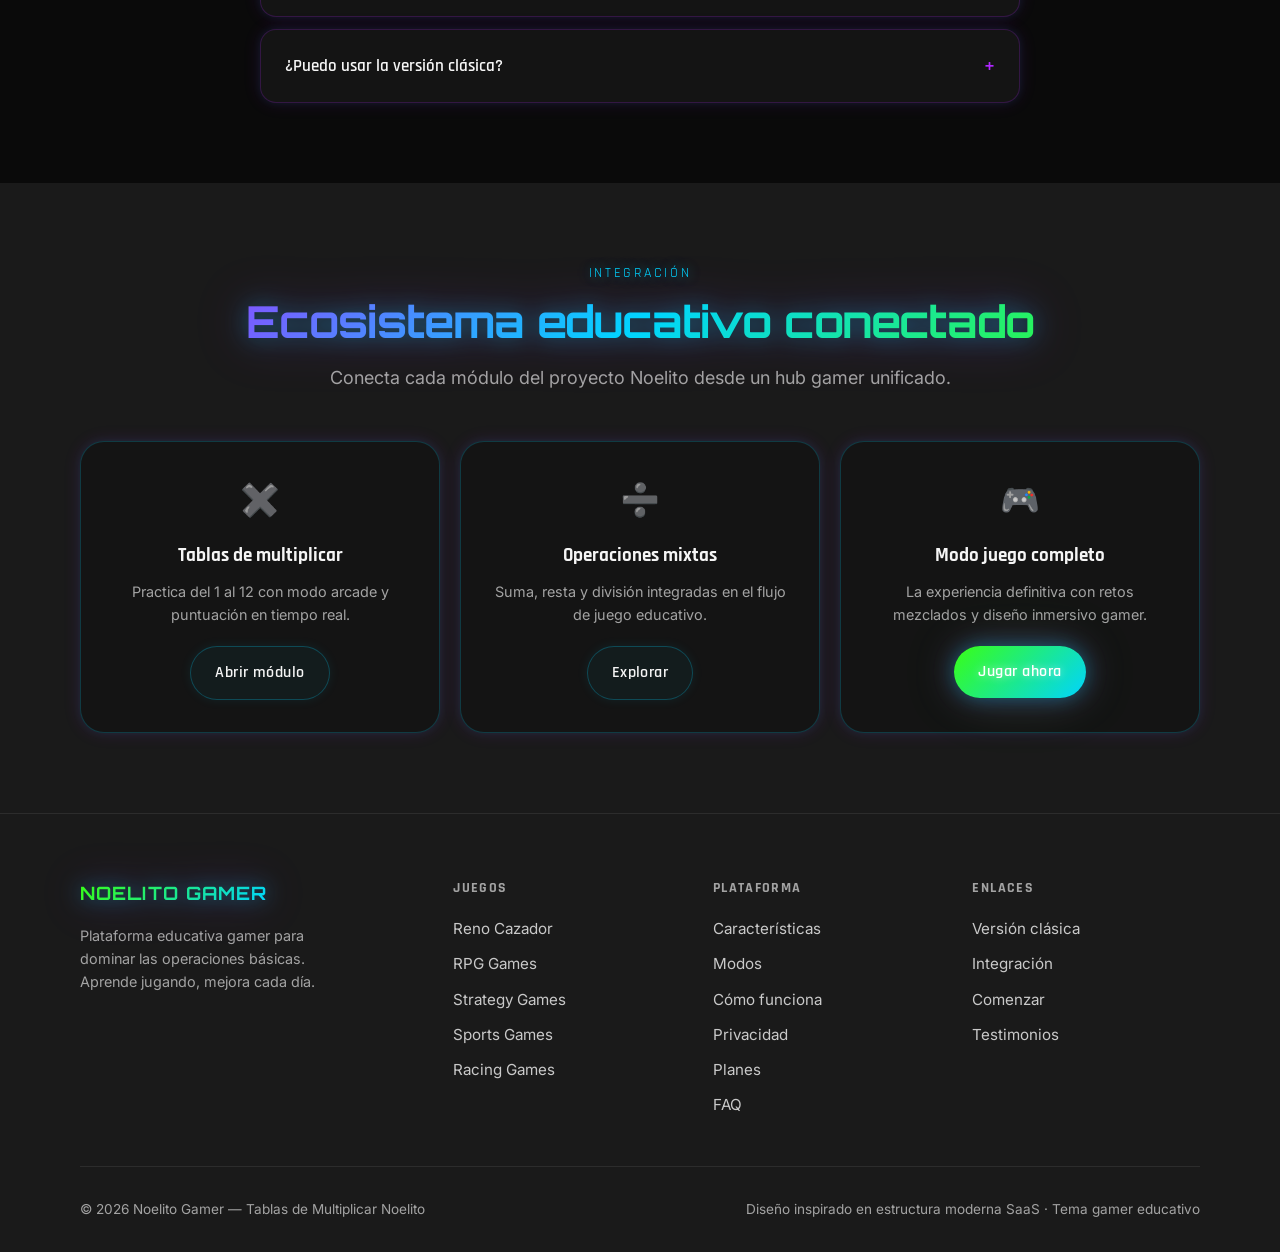
==== commit e859ece9: "Comprimir videos para carga web rapida en GitHub Pages Videos reducidos de ~1.7 GB a ~315 MB con H.2" ====
--- a/index.html
+++ b/index.html
@@ -1337,7 +1337,7 @@
     <section class="hero" id="hero">
         <div class="hero-video-bg" aria-hidden="true">
             <video autoplay muted playsinline loop preload="auto">
-                <source src="https://media.githubusercontent.com/media/NoelVentura/SoyNoelGamer/master/public/video/fondomecanica.mp4" type="video/mp4">
+                <source src="./public/video/fondomecanica.mp4" type="video/mp4">
             </video>
             <div class="hero-video-overlay"></div>
         </div>
@@ -1360,7 +1360,7 @@
         </div>
         <div class="video-container">
             <video controls muted playsinline preload="none" class="video-gamer" poster="./public/video/thumbnail.jpg">
-                <source src="https://media.githubusercontent.com/media/NoelVentura/SoyNoelGamer/master/public/video/video1.mp4" type="video/mp4">
+                <source src="./public/video/video1.mp4" type="video/mp4">
                 Tu navegador no soporta el elemento de video.
             </video>
         </div>
@@ -1407,7 +1407,7 @@
                     <article class="youtube-row reveal">
                         <div class="youtube-row-media">
                             <div class="youtube-embed">
-                                <video controls muted playsinline preload="none" title="Este juego puso a prueba mi cerebro" data-src="https://media.githubusercontent.com/media/NoelVentura/SoyNoelGamer/master/public/video/video2.mp4">
+                                <video controls muted playsinline preload="none" title="Este juego puso a prueba mi cerebro" data-src="./public/video/video2.mp4">
                                     Tu navegador no soporta el elemento de video.
                                 </video>
                             </div>
@@ -1420,7 +1420,7 @@
                     <article class="youtube-row reveal">
                         <div class="youtube-row-media">
                             <div class="youtube-embed">
-                                <video controls muted playsinline preload="none" title="Jugando AMONG Parte 1" data-src="https://media.githubusercontent.com/media/NoelVentura/SoyNoelGamer/master/public/video/video3.mp4">
+                                <video controls muted playsinline preload="none" title="Jugando AMONG Parte 1" data-src="./public/video/video3.mp4">
                                     Tu navegador no soporta el elemento de video.
                                 </video>
                             </div>
@@ -1433,7 +1433,7 @@
                     <article class="youtube-row reveal">
                         <div class="youtube-row-media">
                             <div class="youtube-embed">
-                                <video controls muted playsinline preload="none" title="Jugando AMONG Parte 2" data-src="https://media.githubusercontent.com/media/NoelVentura/SoyNoelGamer/master/public/video/video4.mp4">
+                                <video controls muted playsinline preload="none" title="Jugando AMONG Parte 2" data-src="./public/video/video4.mp4">
                                     Tu navegador no soporta el elemento de video.
                                 </video>
                             </div>
@@ -1446,7 +1446,7 @@
                     <article class="youtube-row reveal">
                         <div class="youtube-row-media">
                             <div class="youtube-embed">
-                                <video controls muted playsinline preload="none" title="Reno Cazador gameplay" data-src="https://media.githubusercontent.com/media/NoelVentura/SoyNoelGamer/master/public/video/video5.mp4">
+                                <video controls muted playsinline preload="none" title="Reno Cazador gameplay" data-src="./public/video/video5.mp4">
                                     Tu navegador no soporta el elemento de video.
                                 </video>
                             </div>
@@ -1459,7 +1459,7 @@
                     <article class="youtube-row reveal">
                         <div class="youtube-row-media">
                             <div class="youtube-embed">
-                                <video controls muted playsinline preload="none" title="Presentando a un invitado especial" data-src="https://media.githubusercontent.com/media/NoelVentura/SoyNoelGamer/master/public/video/video6.mp4">
+                                <video controls muted playsinline preload="none" title="Presentando a un invitado especial" data-src="./public/video/video6.mp4">
                                     Tu navegador no soporta el elemento de video.
                                 </video>
                             </div>
@@ -1472,7 +1472,7 @@
                     <article class="youtube-row reveal">
                         <div class="youtube-row-media">
                             <div class="youtube-embed">
-                                <video controls muted playsinline preload="none" title="Mostrando mi base en steal a braindot" data-src="https://media.githubusercontent.com/media/NoelVentura/SoyNoelGamer/master/public/video/video7.mp4">
+                                <video controls muted playsinline preload="none" title="Mostrando mi base en steal a braindot" data-src="./public/video/video7.mp4">
                                     Tu navegador no soporta el elemento de video.
                                 </video>
                             </div>
@@ -1569,7 +1569,7 @@
 
             <div class="product-panel active" id="panel-action" role="tabpanel">
                 <div class="product-showcase product-showcase--reno">
-                    <video class="product-showcase-bg" muted loop playsinline controls preload="none" data-src="https://media.githubusercontent.com/media/NoelVentura/SoyNoelGamer/master/public/video/renocazador.mp4">
+                    <video class="product-showcase-bg" muted loop playsinline controls preload="none" data-src="./public/video/renocazador.mp4">
                     </video>
                     <div class="product-showcase-content">
                         <h3>Reno Cazador</h3>
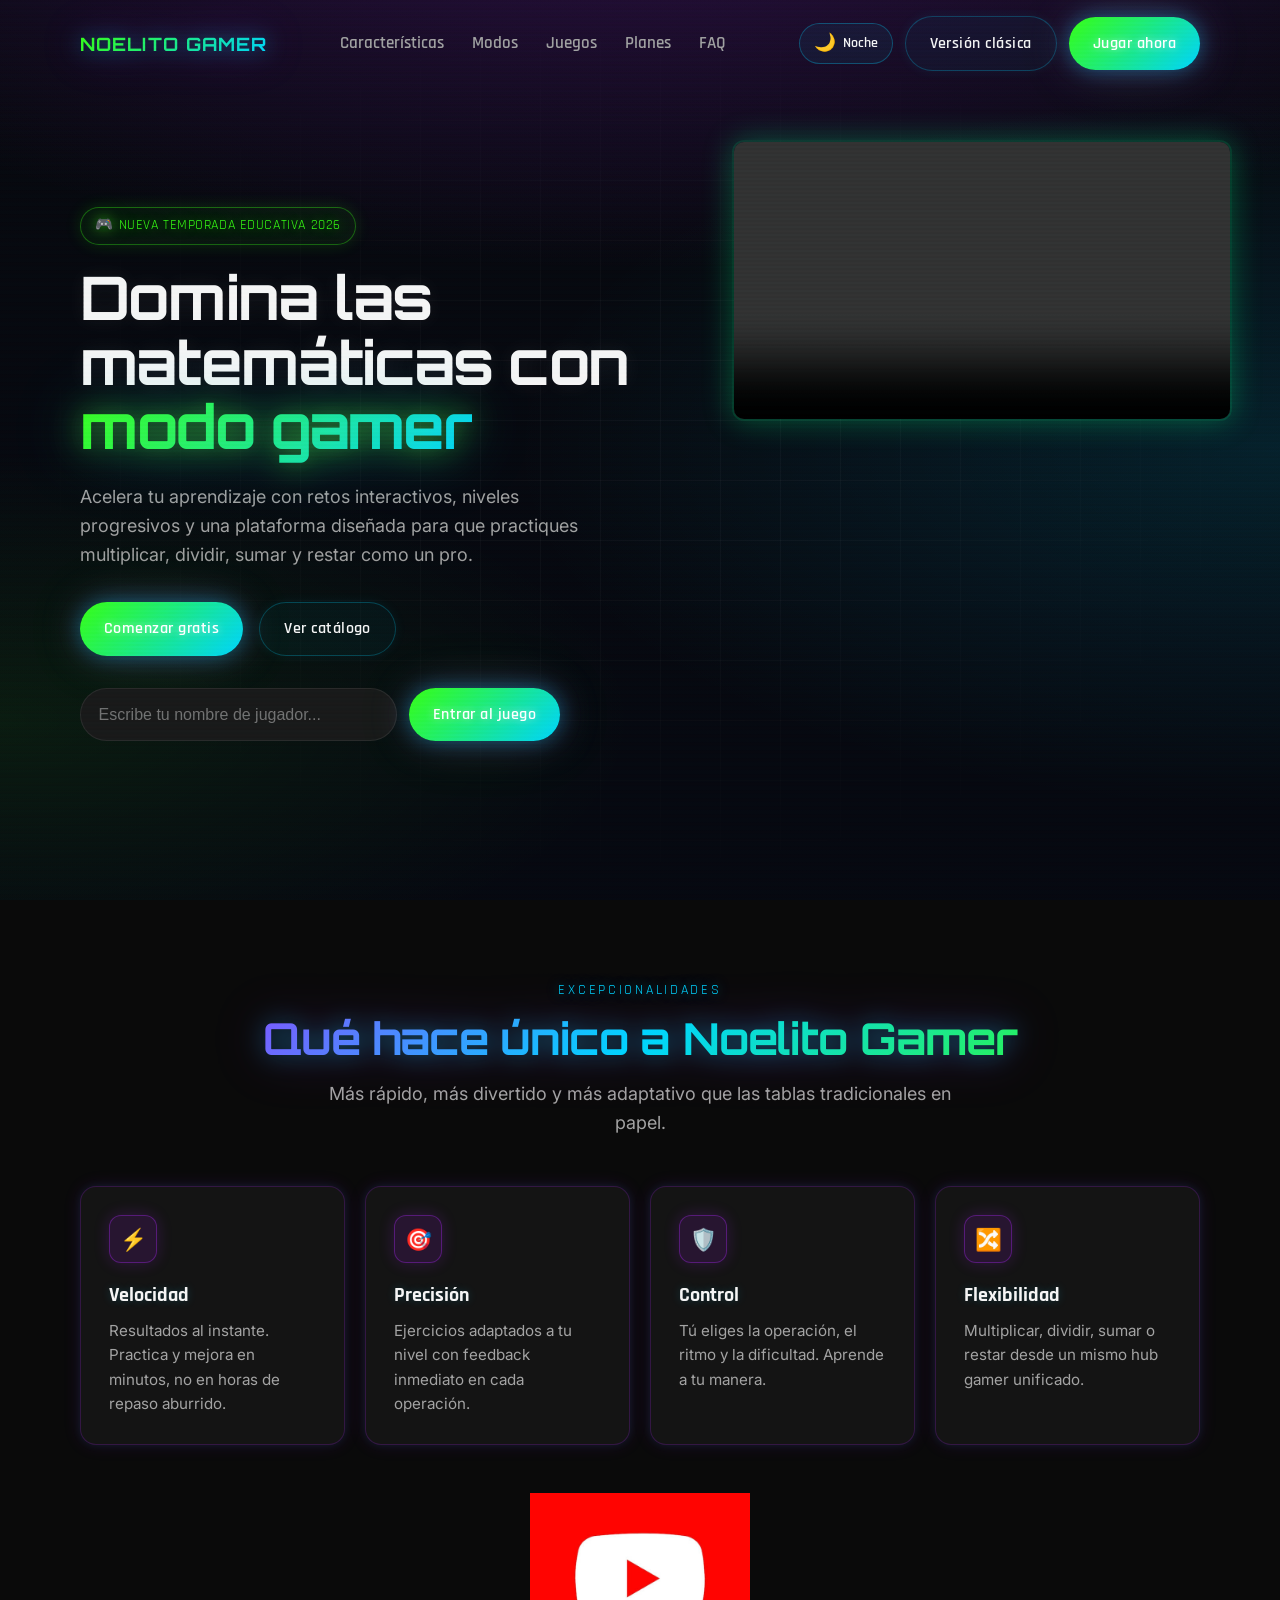
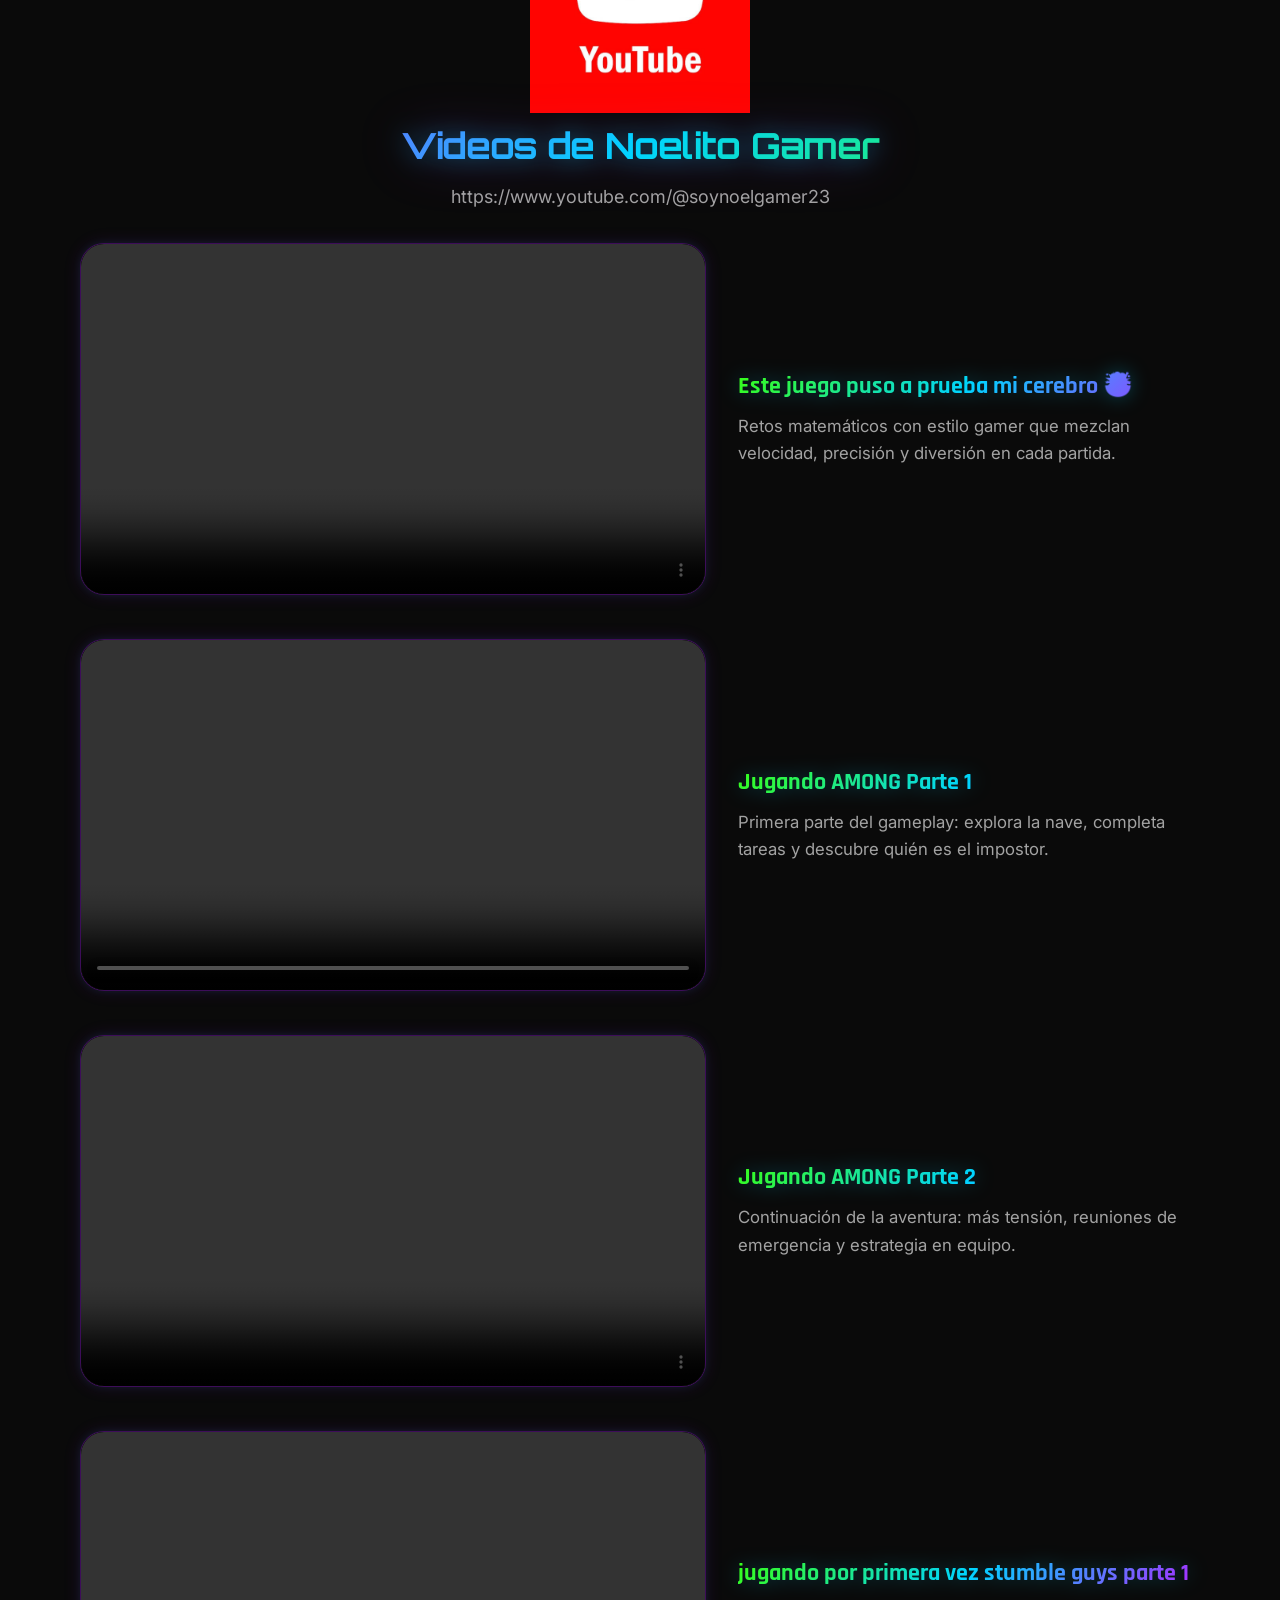
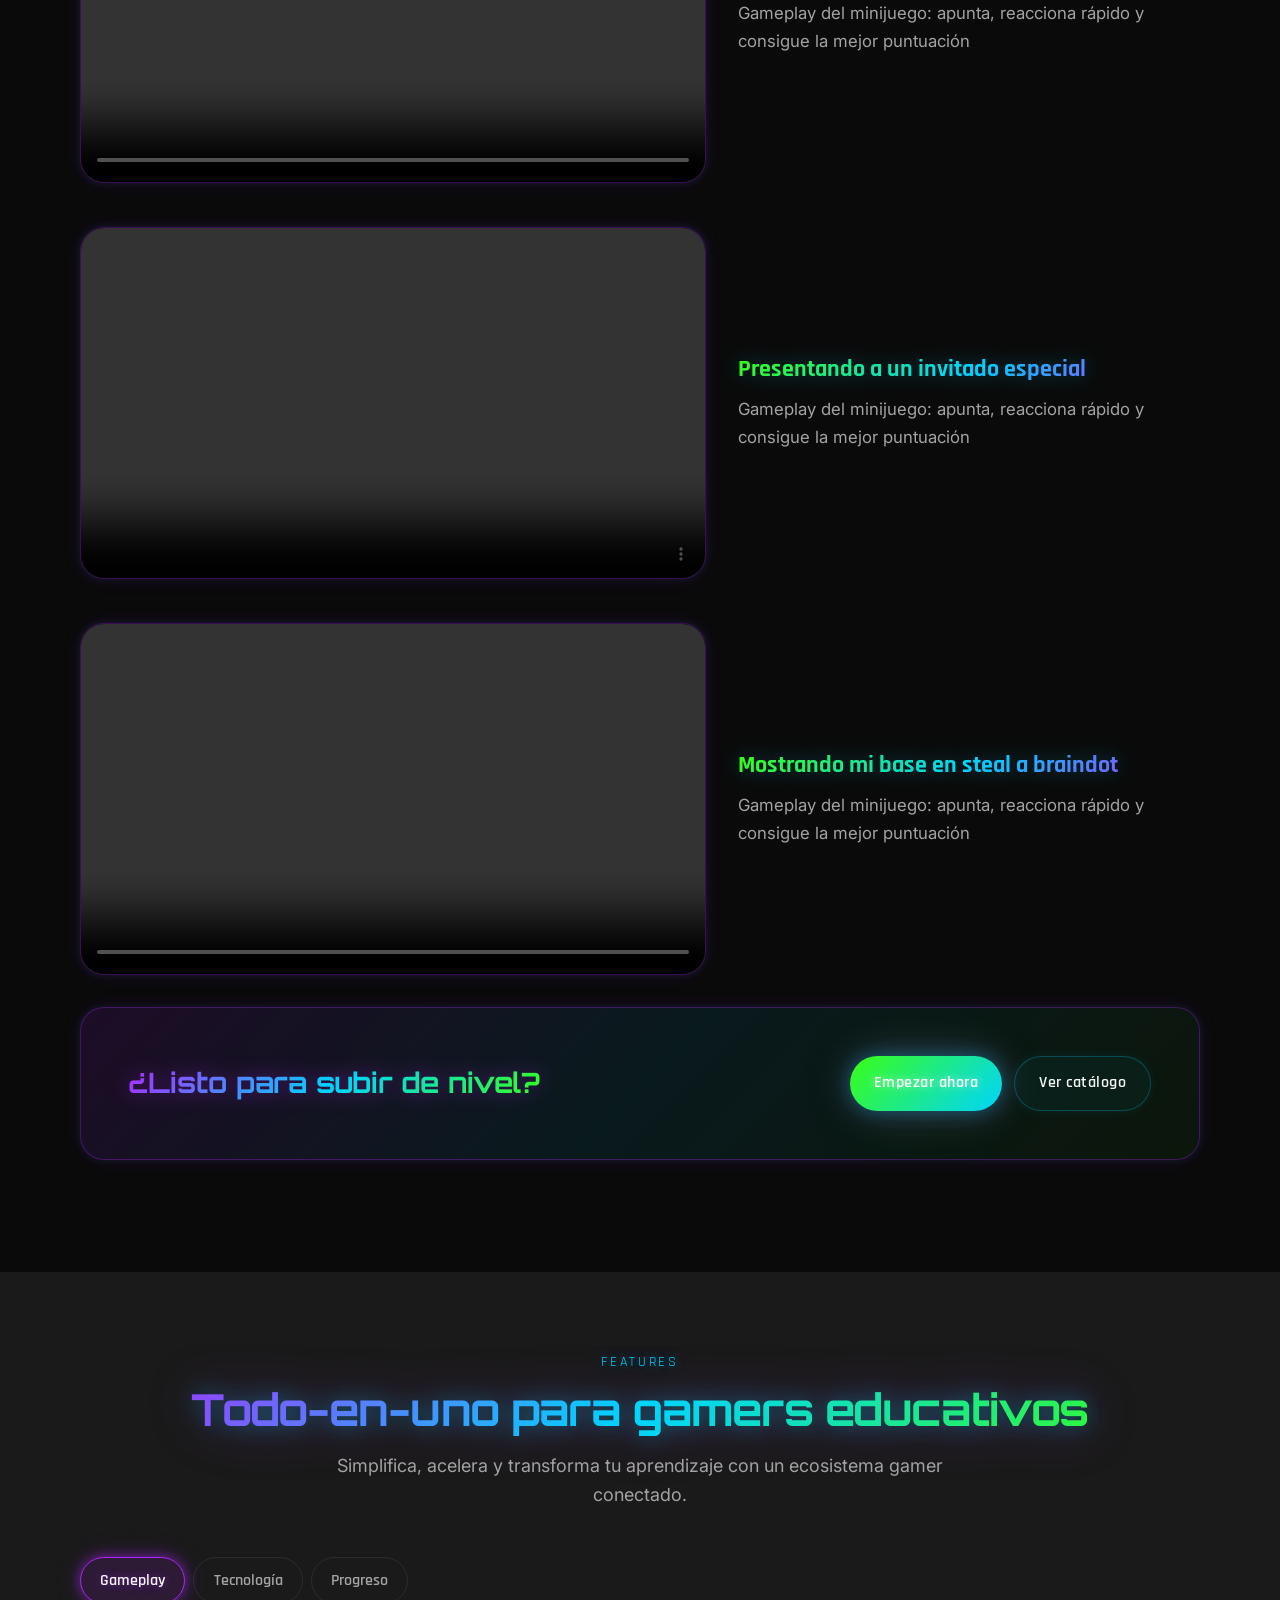
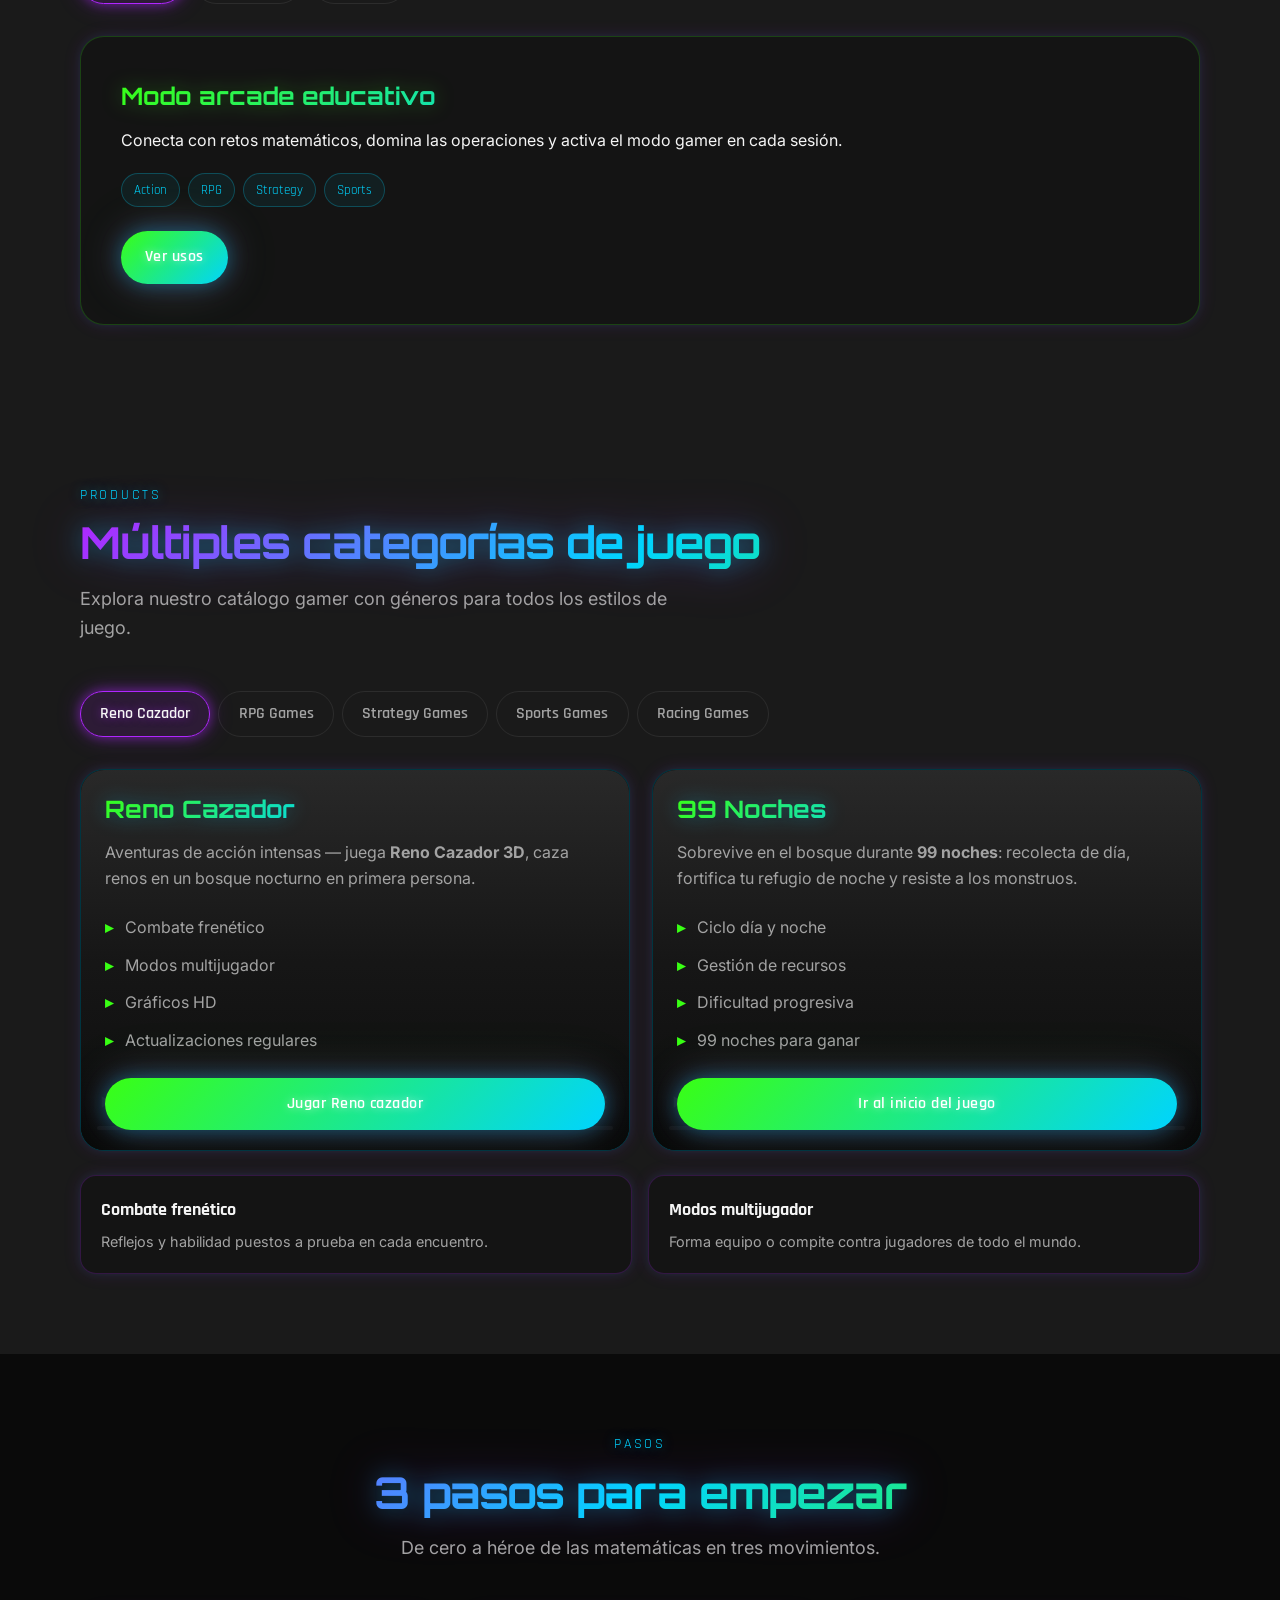
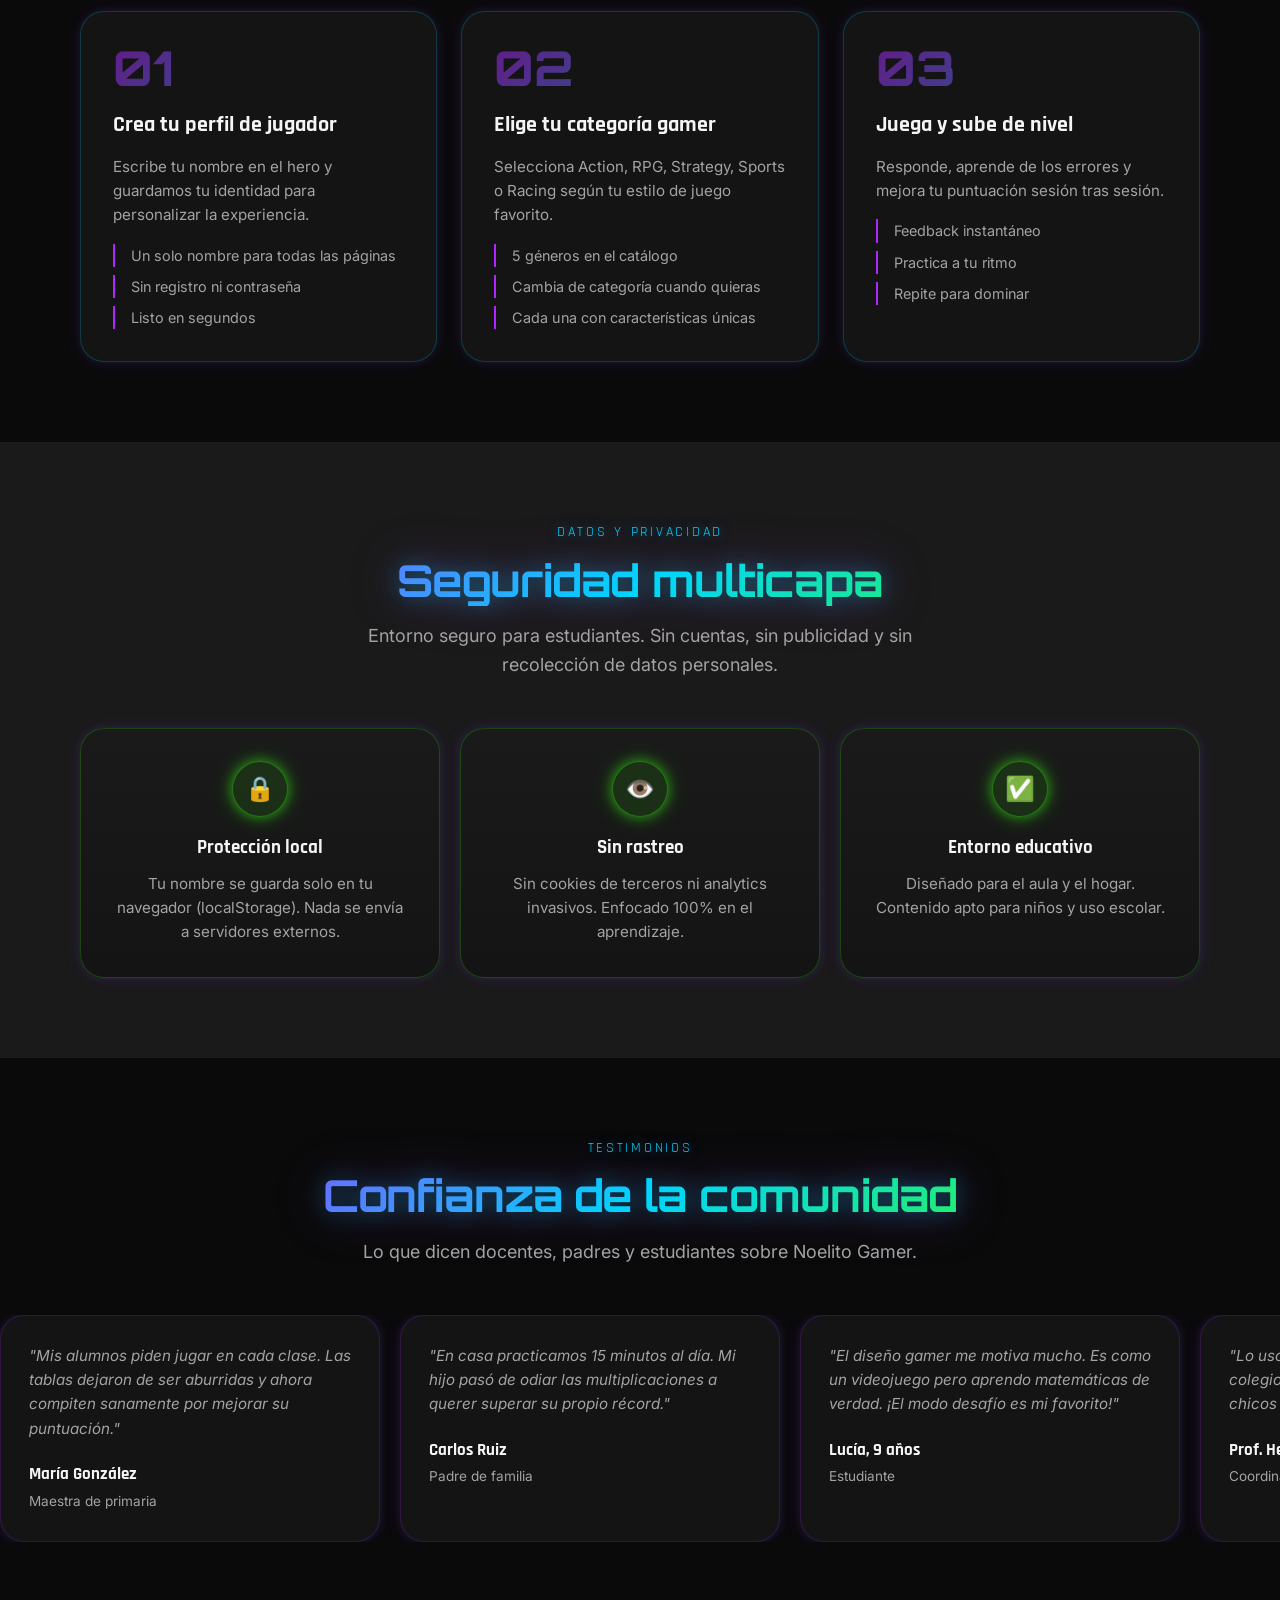
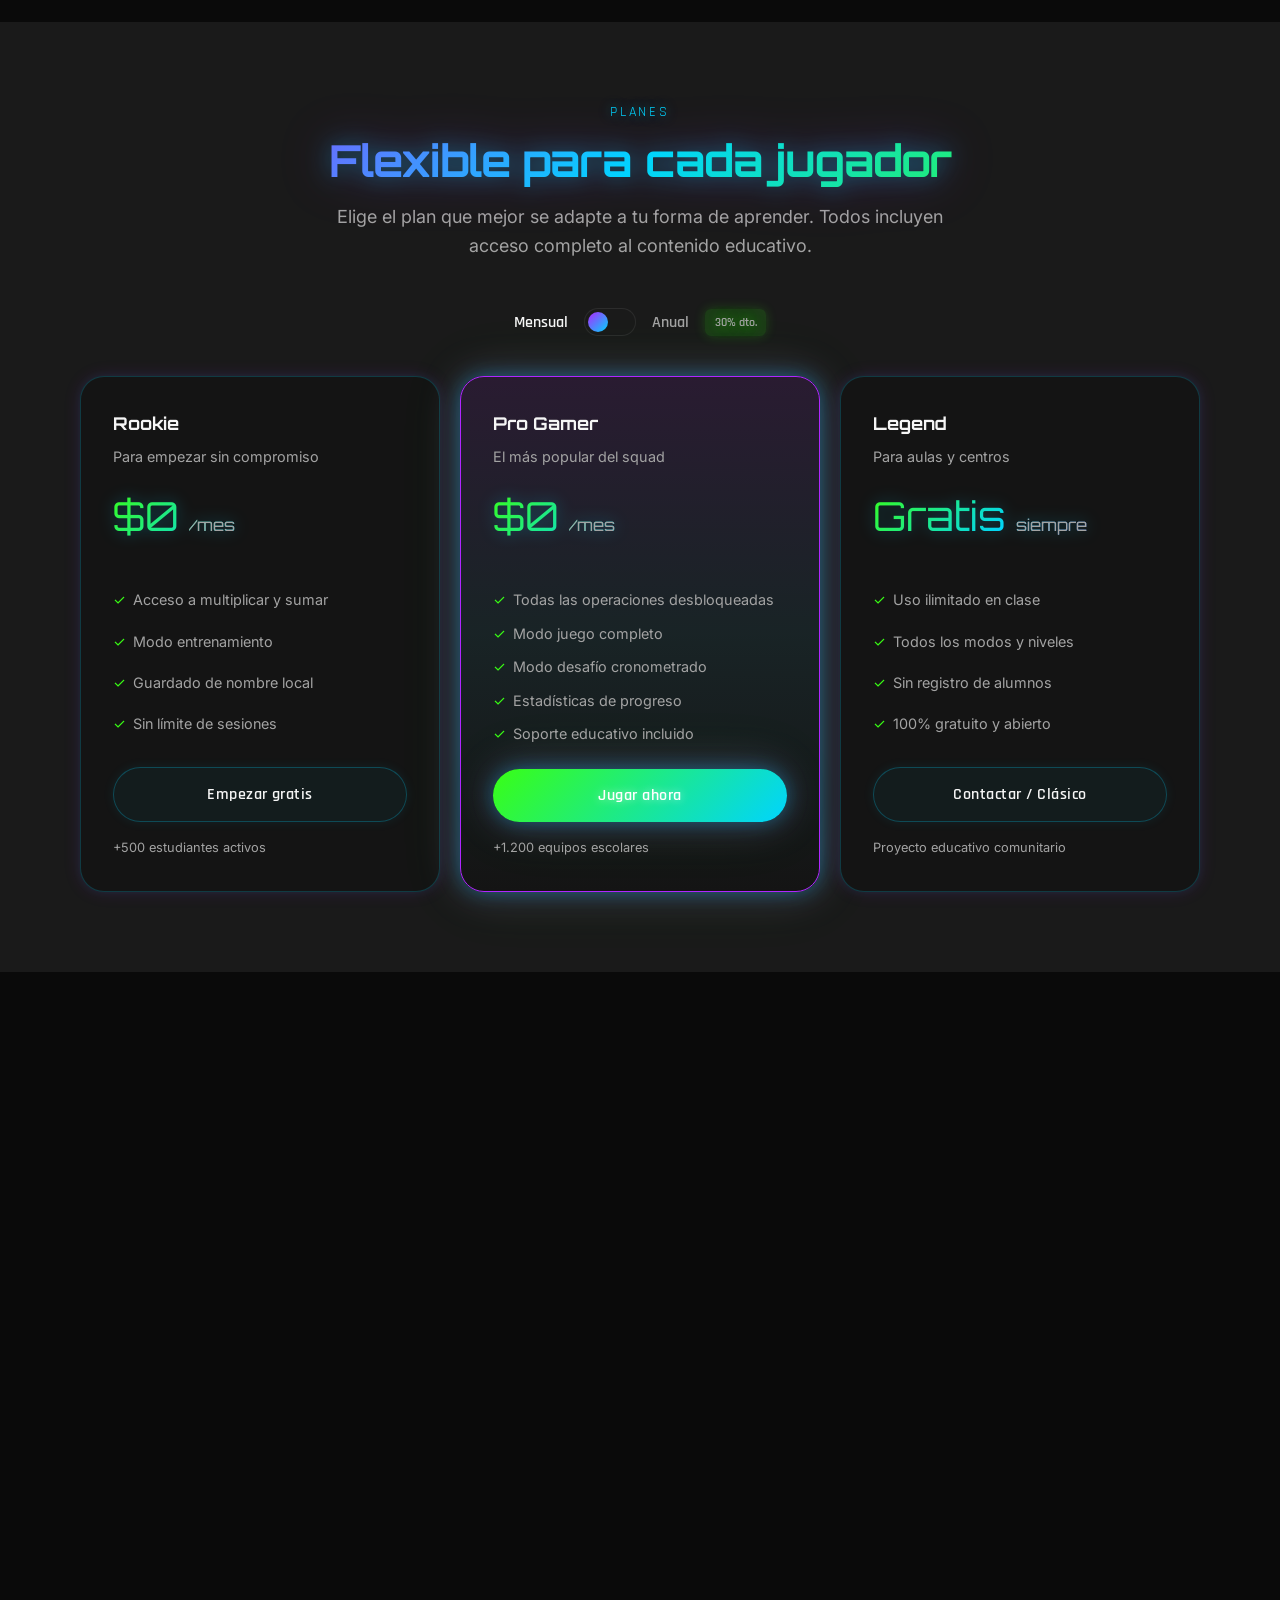
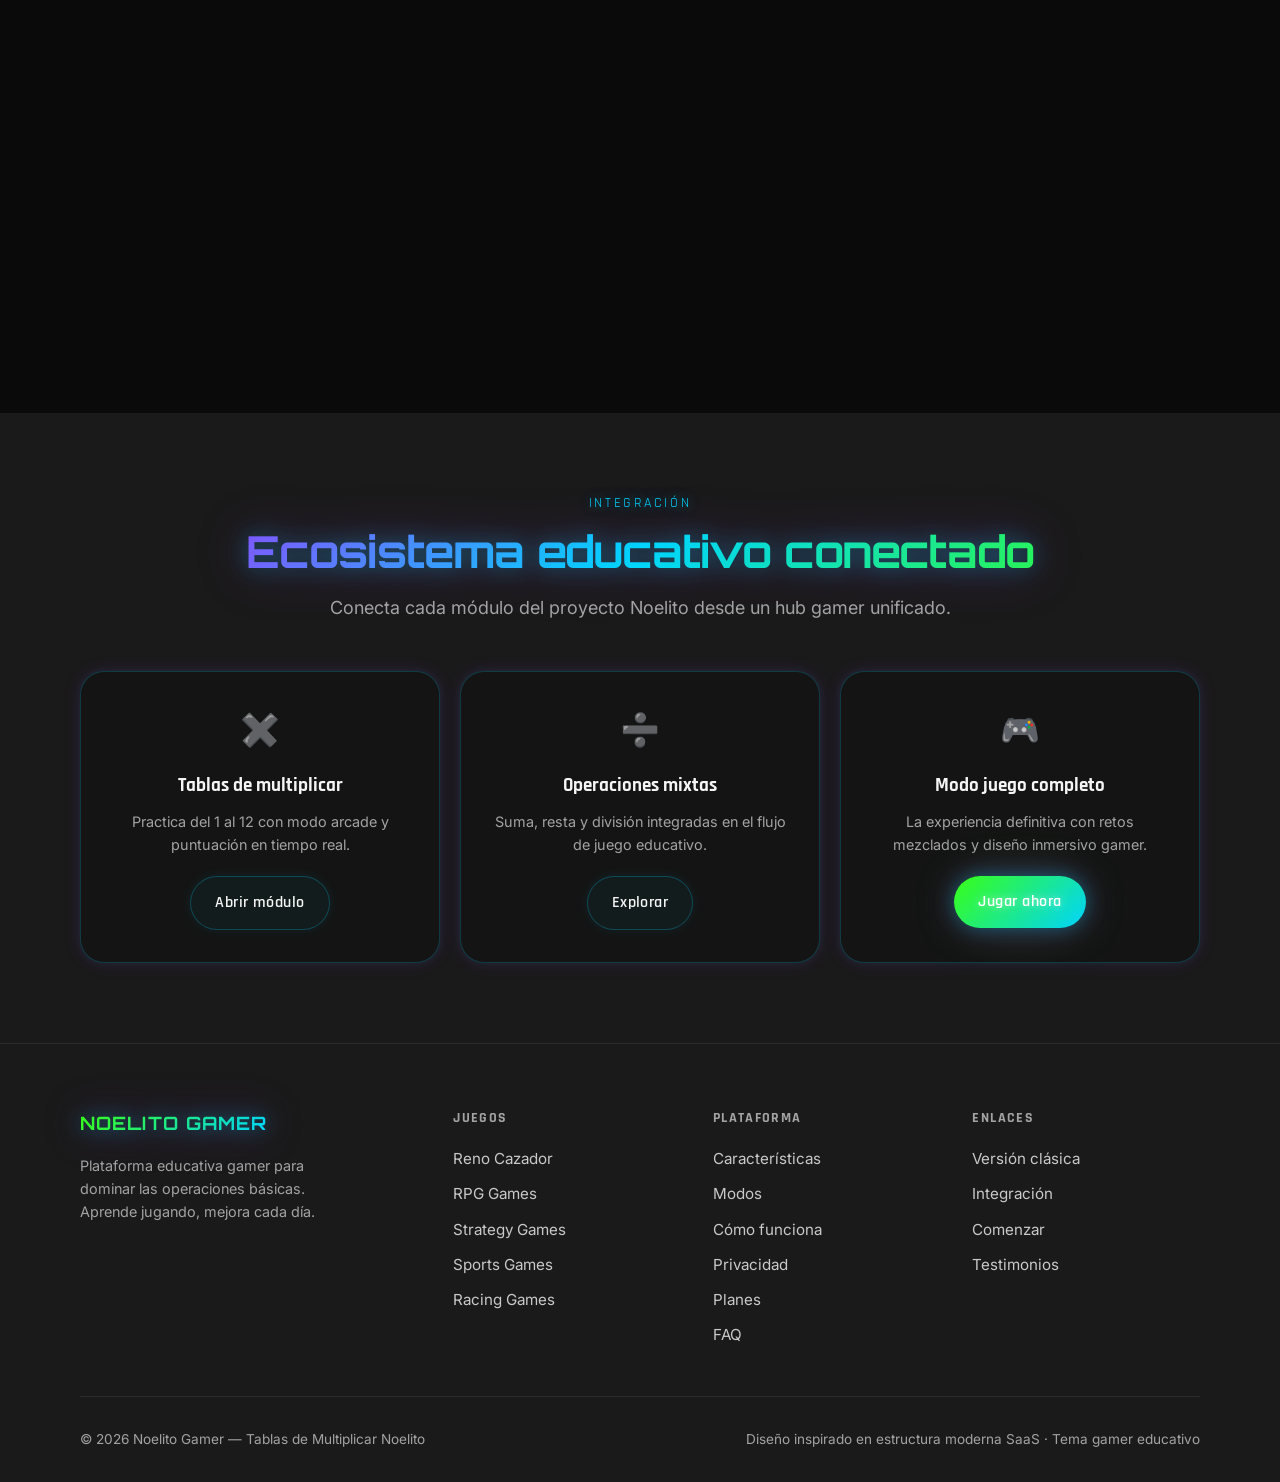
==== commit 1a1baf91: "Actualiza Reno Cazador, instrucciones y enlaces del sitio para GitHub Pages. Co-authored-by: Cursor " ====
--- a/index.html
+++ b/index.html
@@ -662,6 +662,24 @@
             align-items: start;
             gap: 1.5rem;
         }
+        #panel-action .product-games-row {
+            display: grid;
+            grid-template-columns: repeat(2, minmax(0, 1fr));
+            gap: 1.5rem;
+            width: 100%;
+        }
+        #panel-action .product-games-row .product-showcase--reno {
+            width: 100%;
+            max-width: none;
+            min-height: 380px;
+        }
+        #panel-action .product-games-row .product-showcase-bg {
+            width: 100%;
+            height: 100%;
+            min-height: 380px;
+            max-width: none;
+            object-fit: cover;
+        }
         #panel-action .product-side {
             display: grid;
             grid-template-columns: repeat(2, 1fr);
@@ -690,6 +708,9 @@
             pointer-events: auto;
         }
         @media (max-width: 768px) {
+            #panel-action .product-games-row {
+                grid-template-columns: 1fr;
+            }
             #panel-action .product-side {
                 grid-template-columns: 1fr;
             }
@@ -1359,7 +1380,7 @@
             </div>
         </div>
         <div class="video-container">
-            <video controls muted playsinline preload="none" class="video-gamer" poster="./public/video/thumbnail.jpg">
+            <video id="heroIntroVideo" controls muted playsinline preload="metadata" class="video-gamer">
                 <source src="./public/video/video1.mp4" type="video/mp4">
                 Tu navegador no soporta el elemento de video.
             </video>
@@ -1568,19 +1589,36 @@
             </div>
 
             <div class="product-panel active" id="panel-action" role="tabpanel">
-                <div class="product-showcase product-showcase--reno">
-                    <video class="product-showcase-bg" muted loop playsinline controls preload="none" data-src="./public/video/renocazador.mp4">
-                    </video>
-                    <div class="product-showcase-content">
-                        <h3>Reno Cazador</h3>
-                        <p>Aventuras de acción intensas — juega <strong>Reno Cazador 3D</strong>, caza renos en un bosque nocturno en primera persona.</p>
-                        <ul class="product-list">
-                            <li>Combate frenético</li>
-                            <li>Modos multijugador</li>
-                            <li>Gráficos HD</li>
-                            <li>Actualizaciones regulares</li>
-                        </ul>
-                        <a href="./reno-cazador.html" class="btn btn-primary" style="margin-top: 1.5rem;">Jugar Reno cazador</a>
+                <div class="product-games-row">
+                    <div class="product-showcase product-showcase--reno">
+                        <video class="product-showcase-bg" muted loop playsinline controls preload="metadata" src="./public/video/renocazador.mp4">
+                        </video>
+                        <div class="product-showcase-content">
+                            <h3>Reno Cazador</h3>
+                            <p>Aventuras de acción intensas — juega <strong>Reno Cazador 3D</strong>, caza renos en un bosque nocturno en primera persona.</p>
+                            <ul class="product-list">
+                                <li>Combate frenético</li>
+                                <li>Modos multijugador</li>
+                                <li>Gráficos HD</li>
+                                <li>Actualizaciones regulares</li>
+                            </ul>
+                            <a href="./reno-cazador.html" class="btn btn-primary" style="margin-top: 1.5rem;">Jugar Reno cazador</a>
+                        </div>
+                    </div>
+                    <div class="product-showcase product-showcase--reno">
+                        <video class="product-showcase-bg" muted loop playsinline controls preload="metadata" src="./public/video/fondomecanica.mp4">
+                        </video>
+                        <div class="product-showcase-content">
+                            <h3>99 Noches</h3>
+                            <p>Sobrevive en el bosque durante <strong>99 noches</strong>: recolecta de día, fortifica tu refugio de noche y resiste a los monstruos.</p>
+                            <ul class="product-list">
+                                <li>Ciclo día y noche</li>
+                                <li>Gestión de recursos</li>
+                                <li>Dificultad progresiva</li>
+                                <li>99 noches para ganar</li>
+                            </ul>
+                            <a href="./99-noches.html" class="btn btn-primary" style="margin-top: 1.5rem;">Ir al inicio del juego</a>
+                        </div>
                     </div>
                 </div>
                 <div class="product-side">
@@ -2061,6 +2099,7 @@
         function ajustarContenedorVideo() {
             document.querySelectorAll('.product-showcase--reno .product-showcase-bg').forEach(function (video) {
                 function aplicarTamaño() {
+                    if (video.closest('.product-games-row')) return;
                     if (!video.videoWidth || !video.videoHeight) return;
                     var panel = video.closest('#panel-action') || video.closest('.container');
                     var maxW = panel ? panel.clientWidth : 1080;
@@ -2081,8 +2120,29 @@
             });
         }
 
+        function initHeroVideo() {
+            var video = document.getElementById('heroIntroVideo');
+            if (!video) return;
+
+            function mostrarVistaPrevia() {
+                if (video.readyState < 1) return;
+                var t = video.duration && isFinite(video.duration) ? Math.min(0.15, video.duration * 0.02) : 0.1;
+                try {
+                    video.currentTime = t;
+                } catch (err) {}
+            }
+
+            video.addEventListener('loadedmetadata', mostrarVistaPrevia);
+            video.addEventListener('loadeddata', mostrarVistaPrevia);
+            video.addEventListener('error', function () {
+                console.error('No se pudo cargar el video de inicio:', video.error);
+            });
+            video.load();
+        }
+
         document.addEventListener('DOMContentLoaded', function () {
             actualizarEnlacesConNombre();
+            initHeroVideo();
             initVideosLazy();
             ajustarContenedorVideo();
 
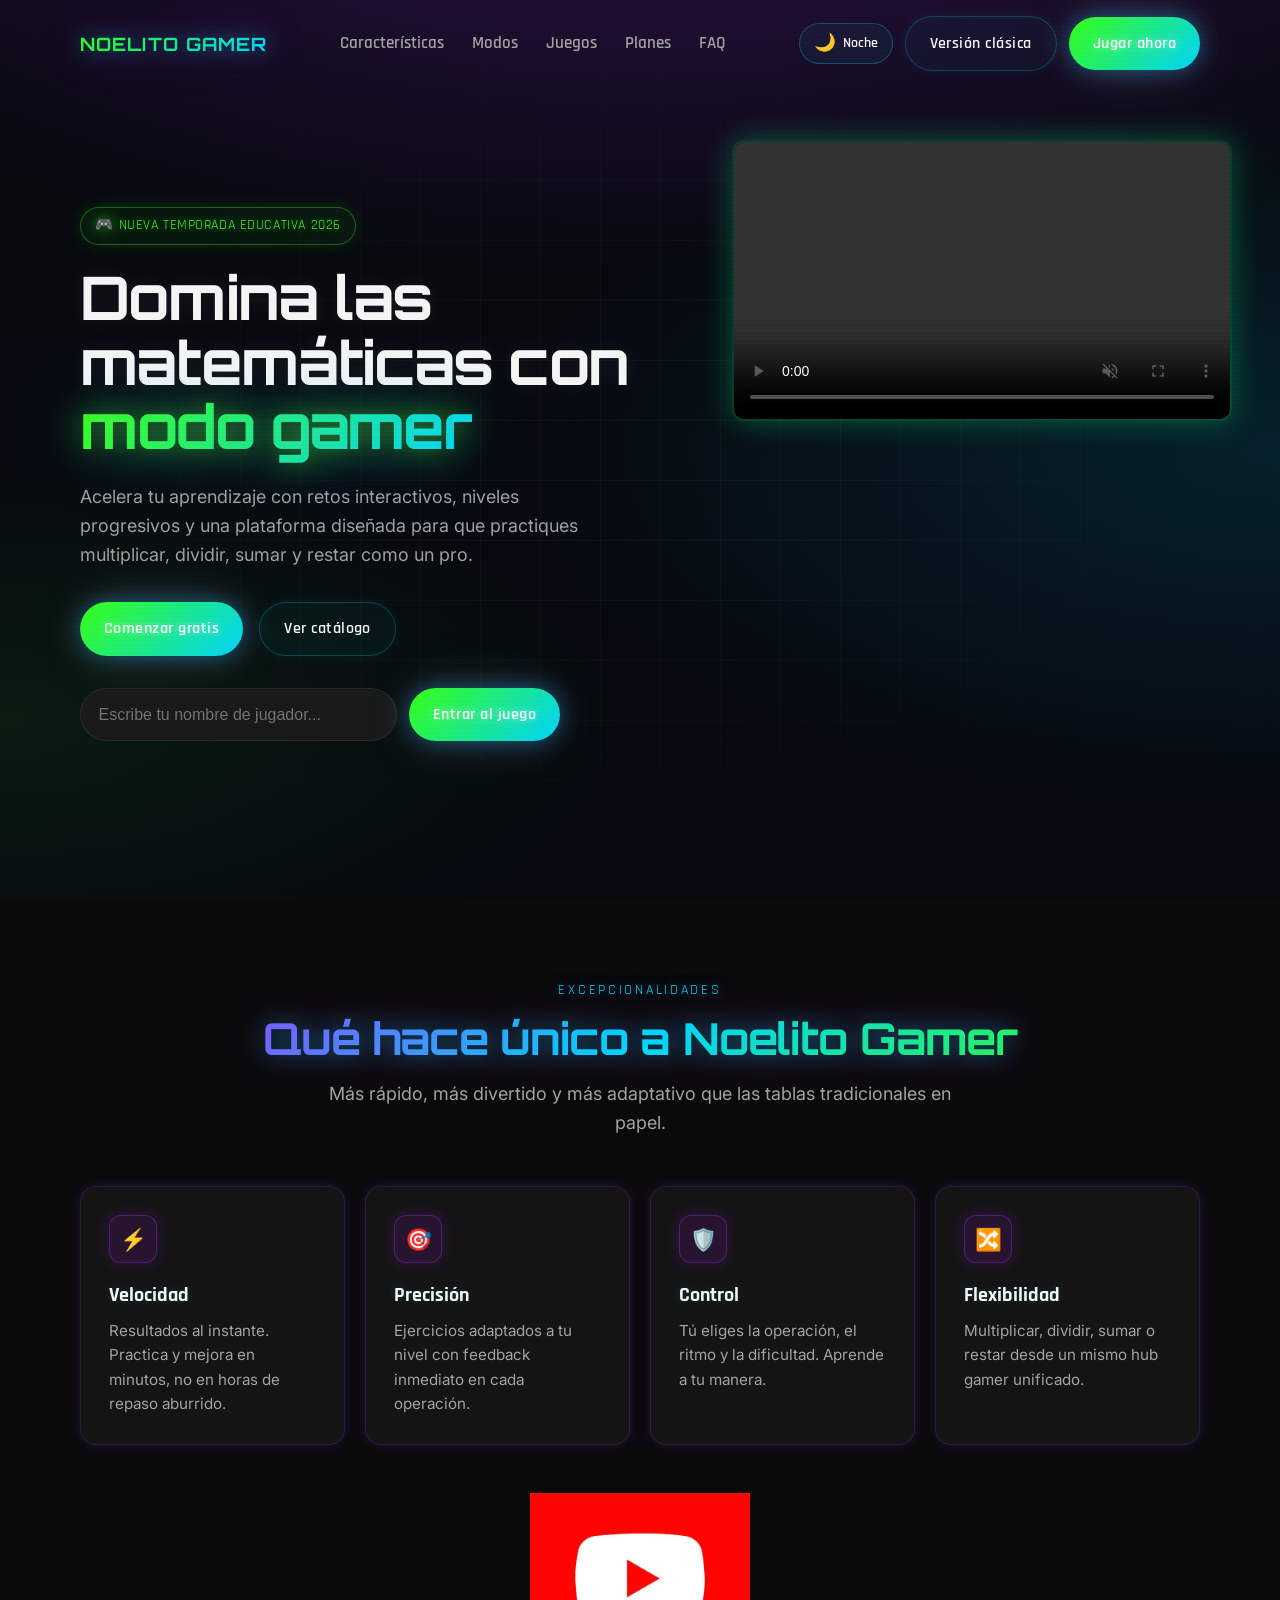
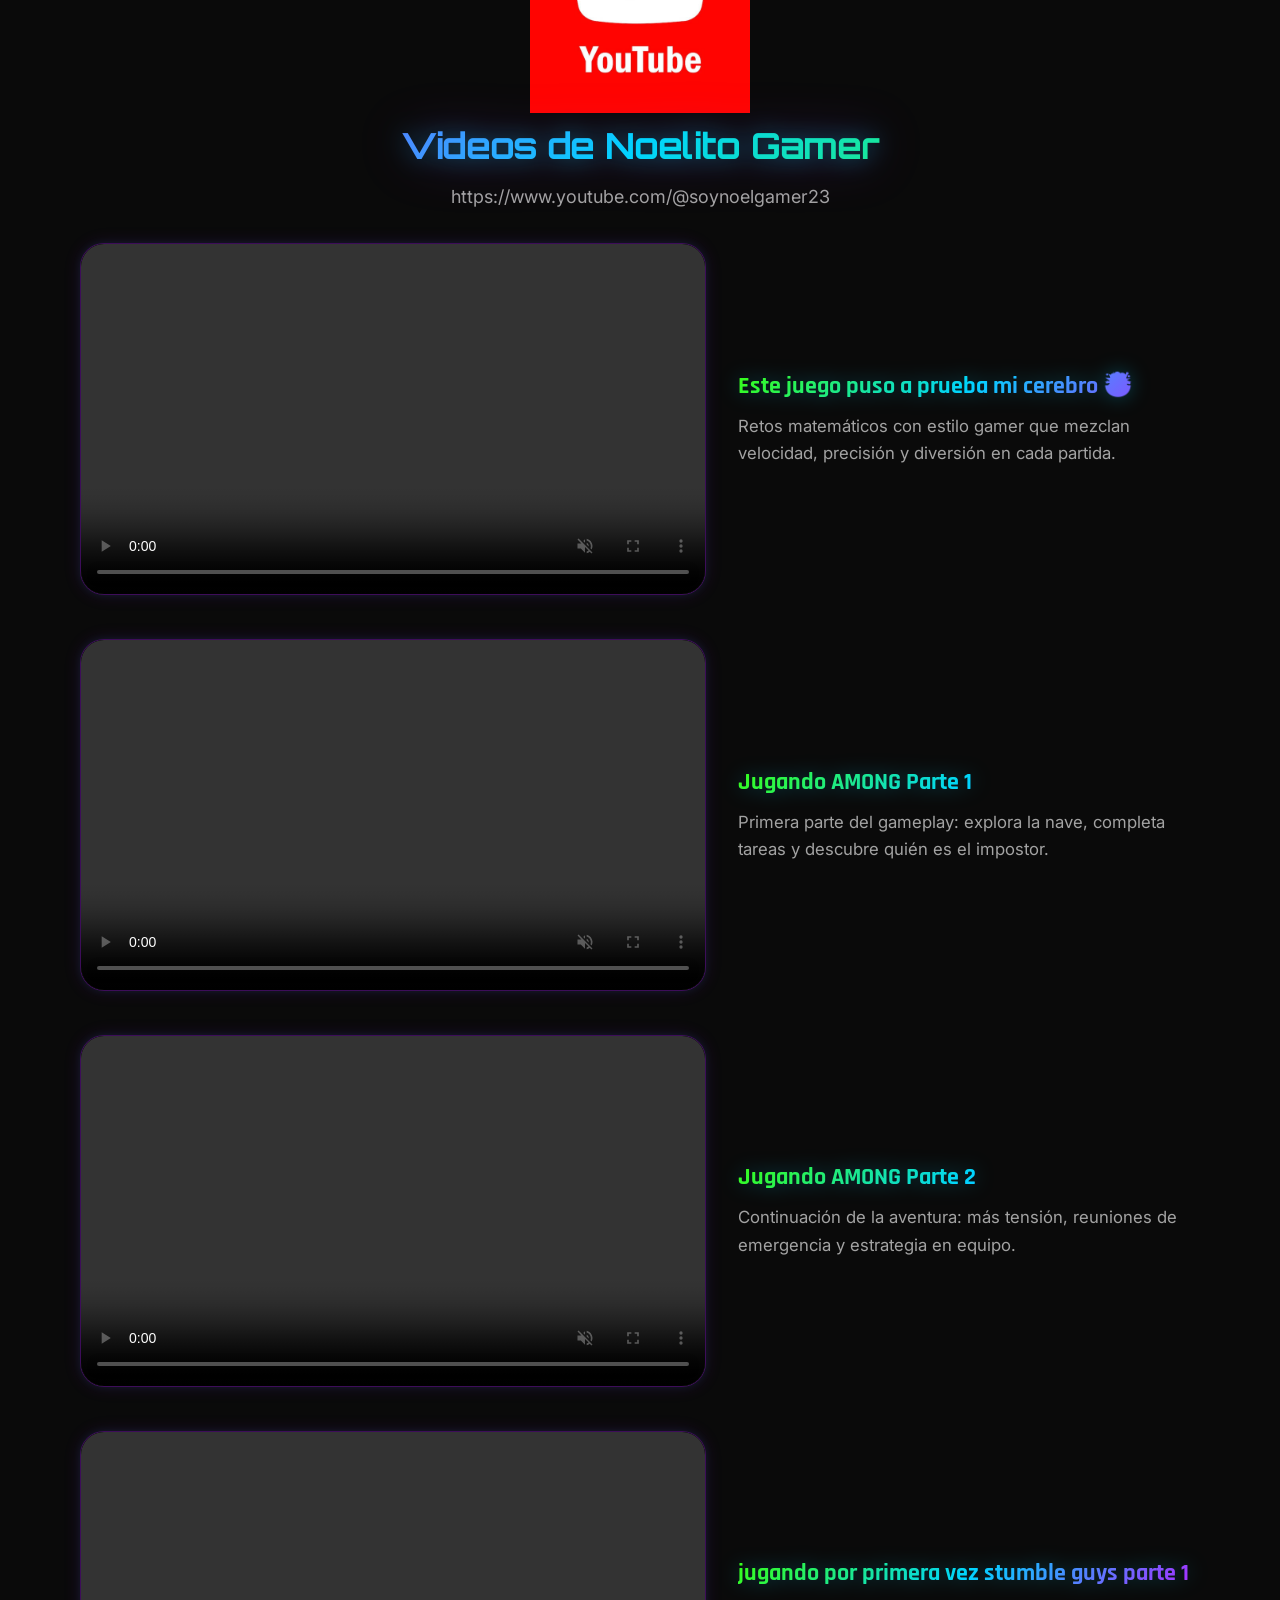
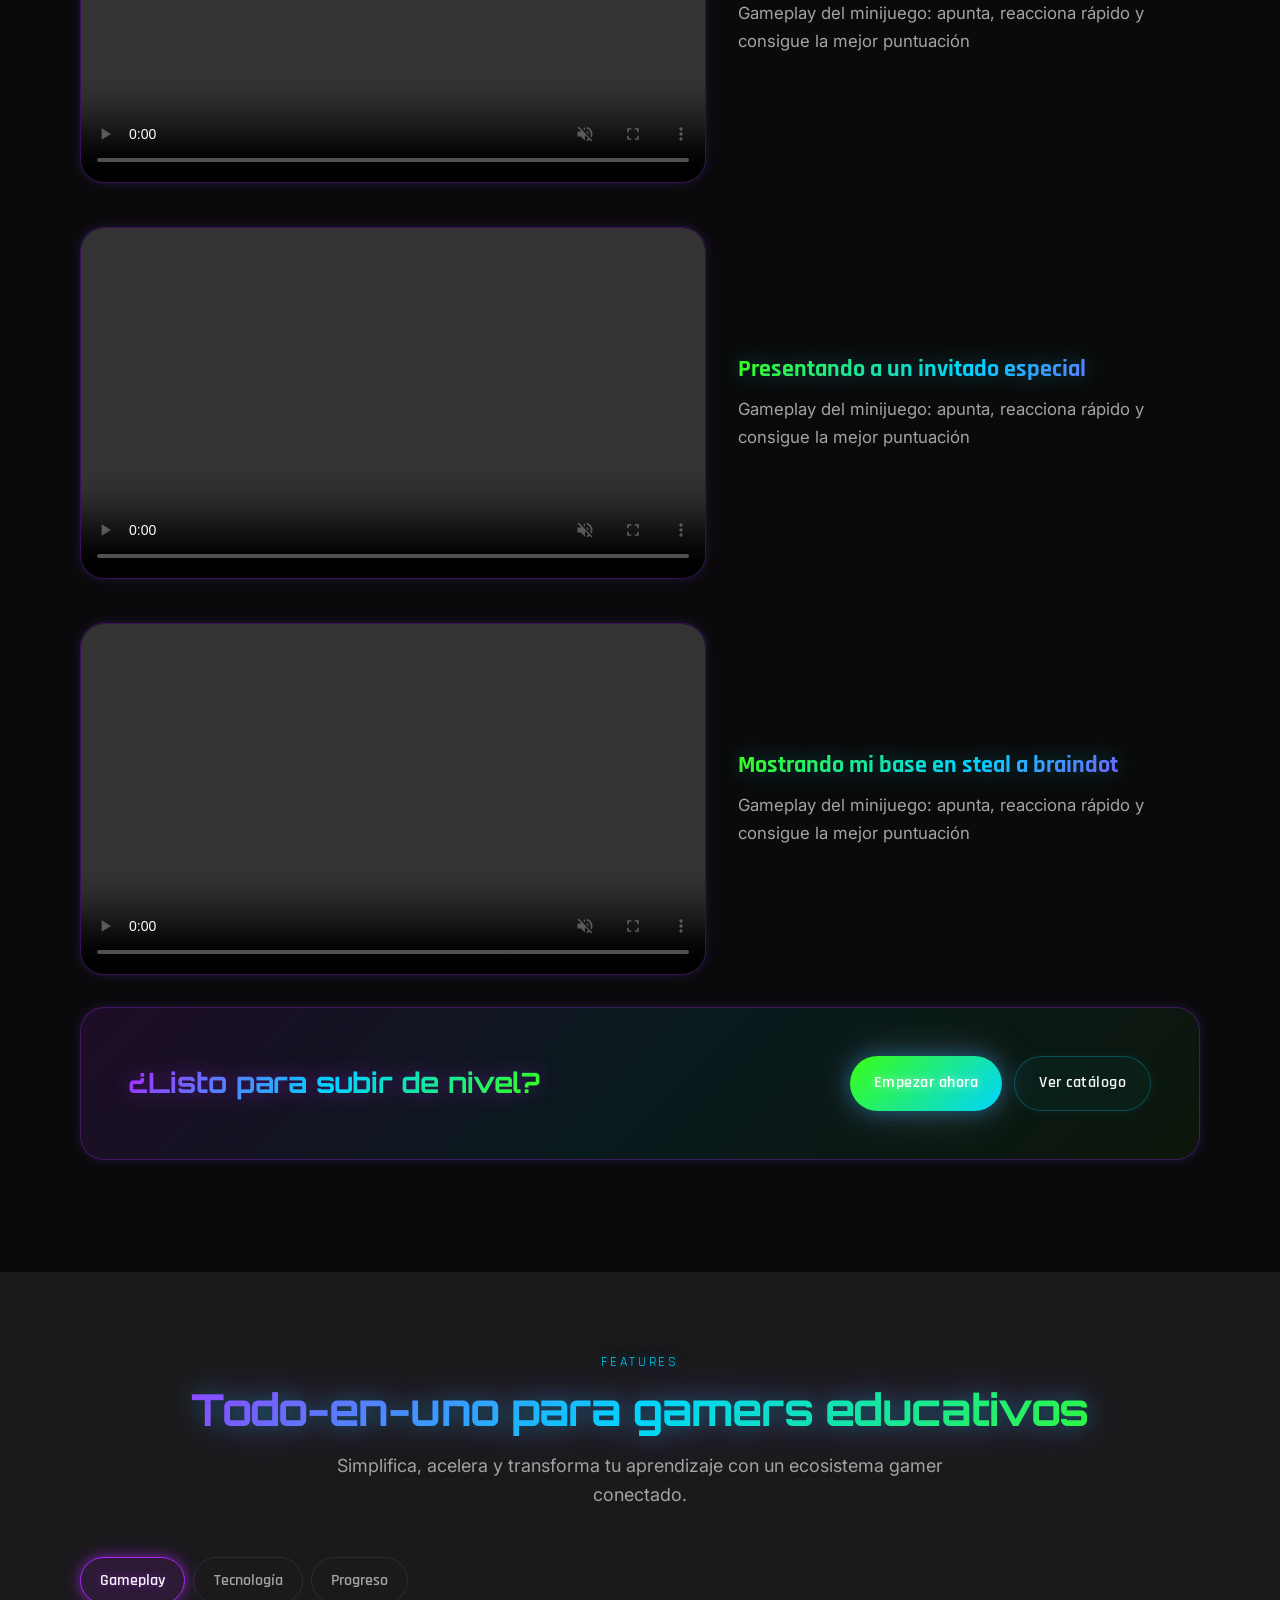
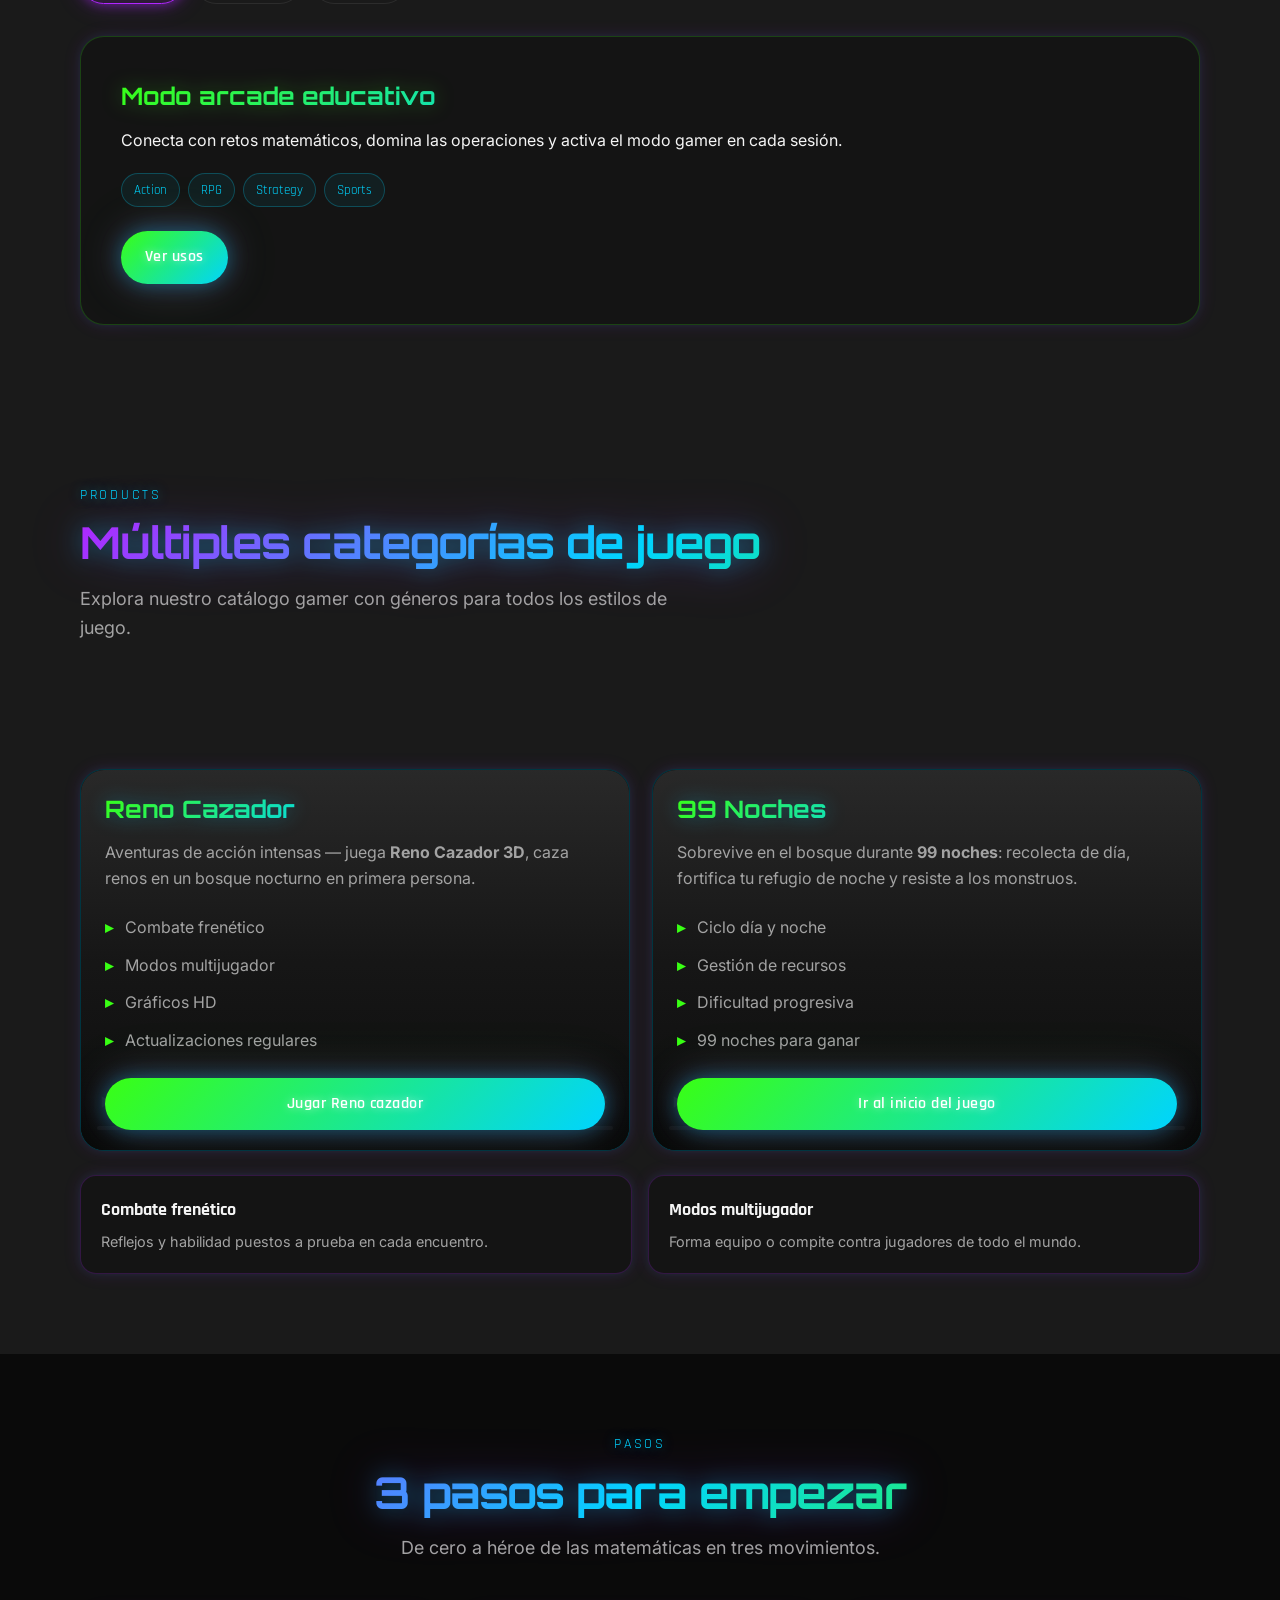
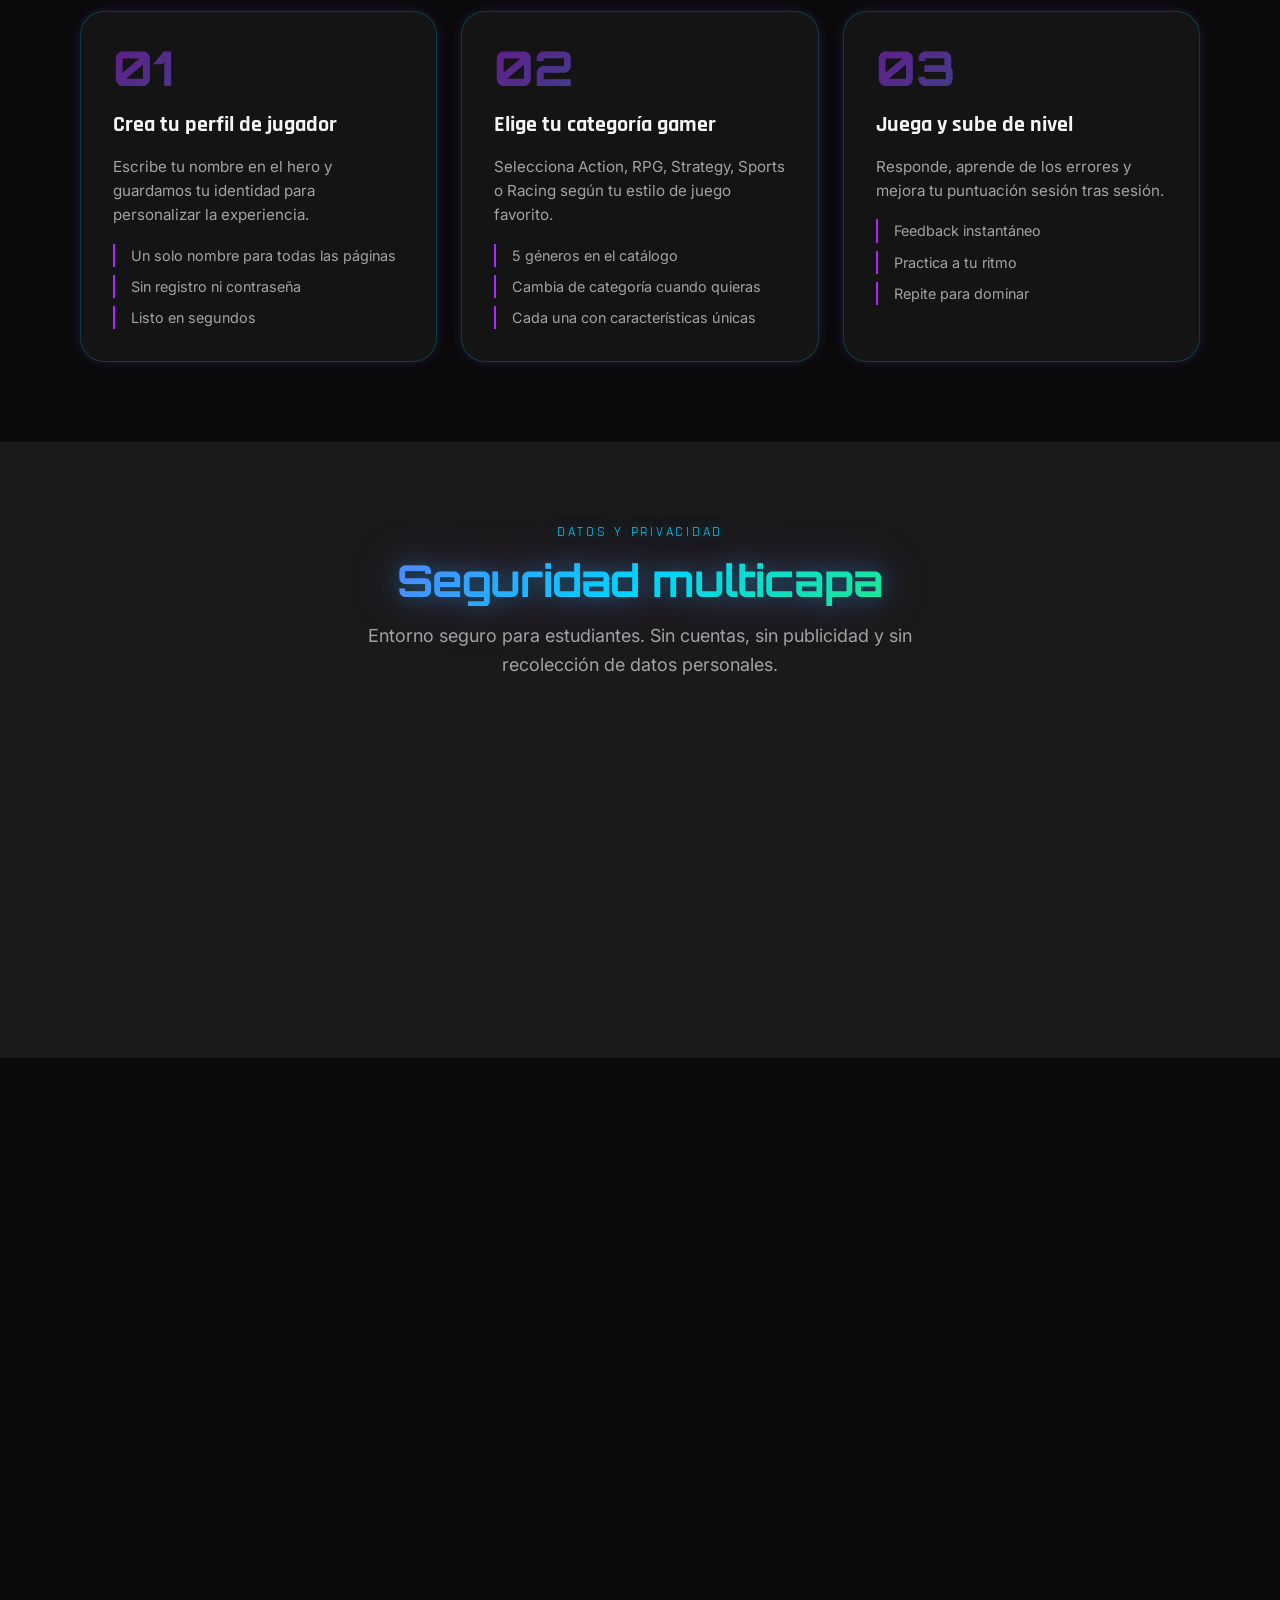
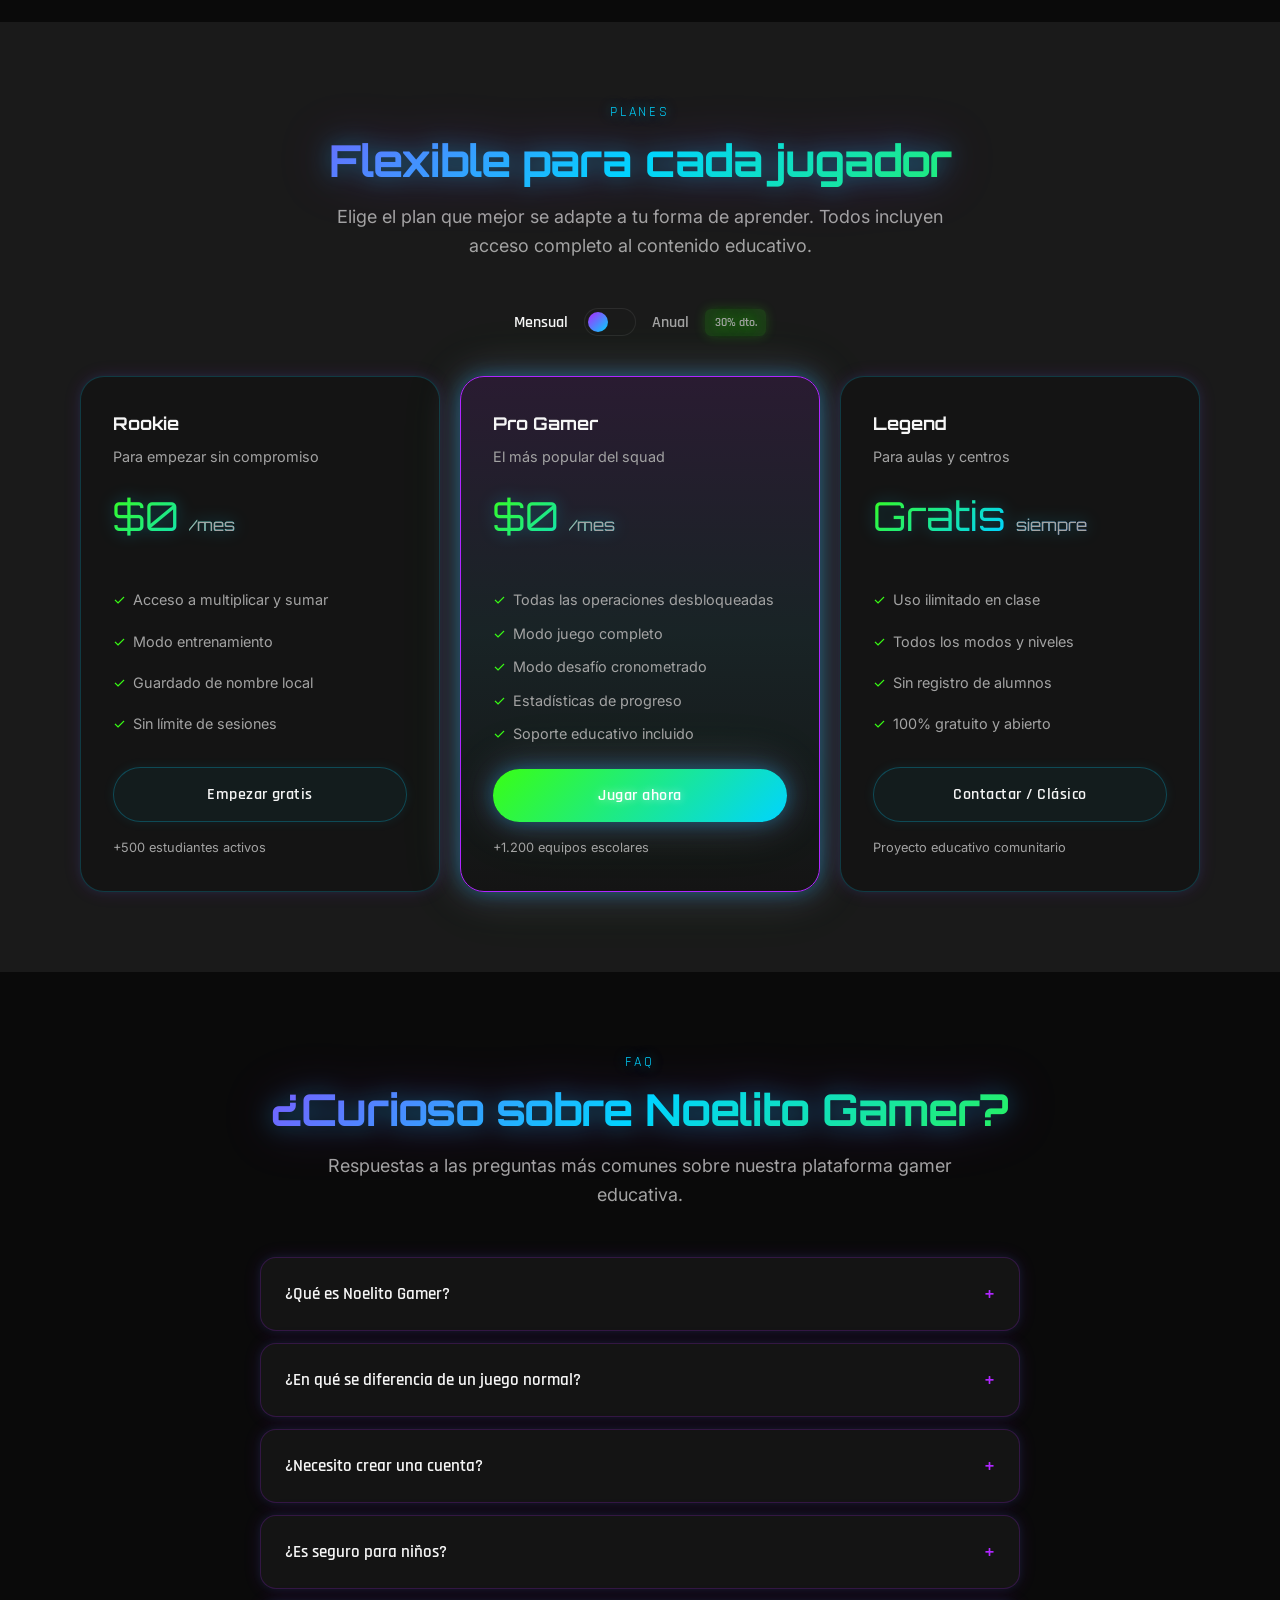
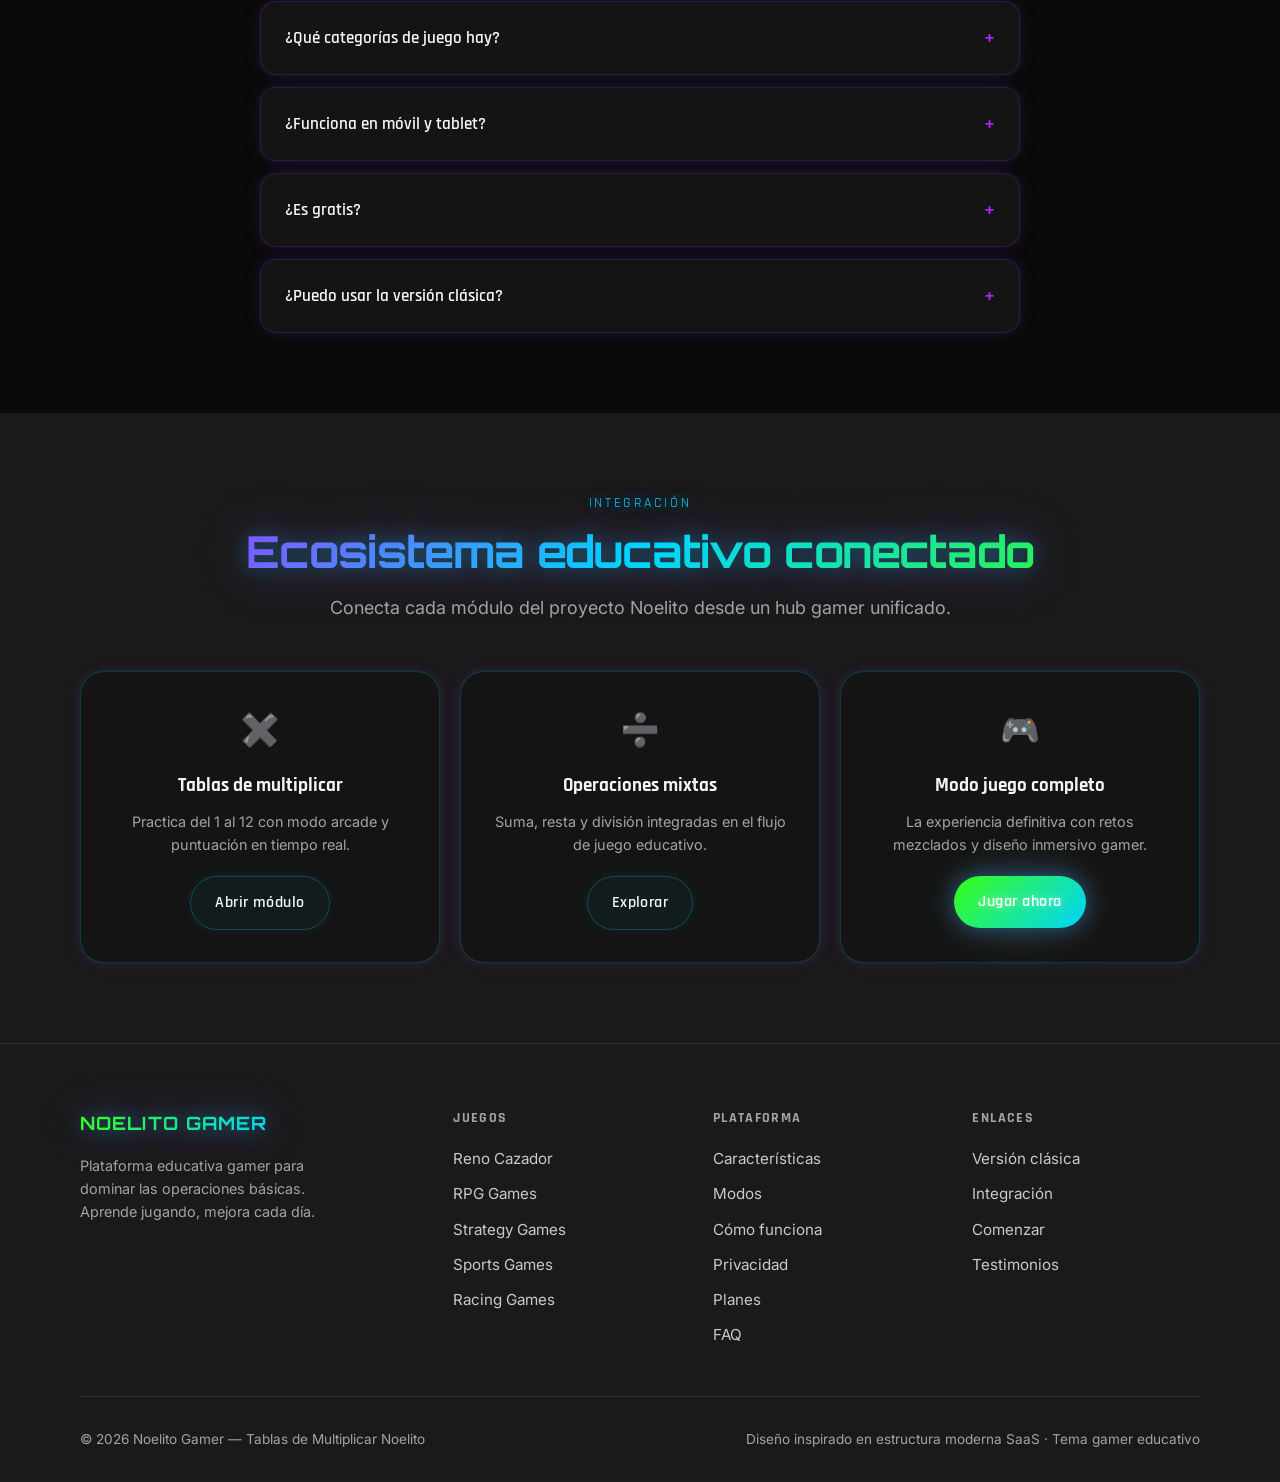
==== commit 85f0cffe: "Ajusta el hero movil para mostrar el video bajo el texto. Reubica el video principal debajo de las l" ====
--- a/index.html
+++ b/index.html
@@ -1290,6 +1290,17 @@
             .hero-content { text-align: center; }
             .hero-text, .hero-form { margin-inline: auto; }
             .hero-cta { justify-content: center; }
+            .video-container {
+                position: relative;
+                right: auto;
+                top: auto;
+                width: min(100%, 500px);
+                margin: 1.5rem auto 0;
+            }
+            .video-gamer {
+                width: 100%;
+                max-width: none;
+            }
             .features-grid { grid-template-columns: 1fr; }
             .cta-band { text-align: center; justify-content: center; flex-direction: column; }
             .cta-band .btn { width: 100%; max-width: 280px; }
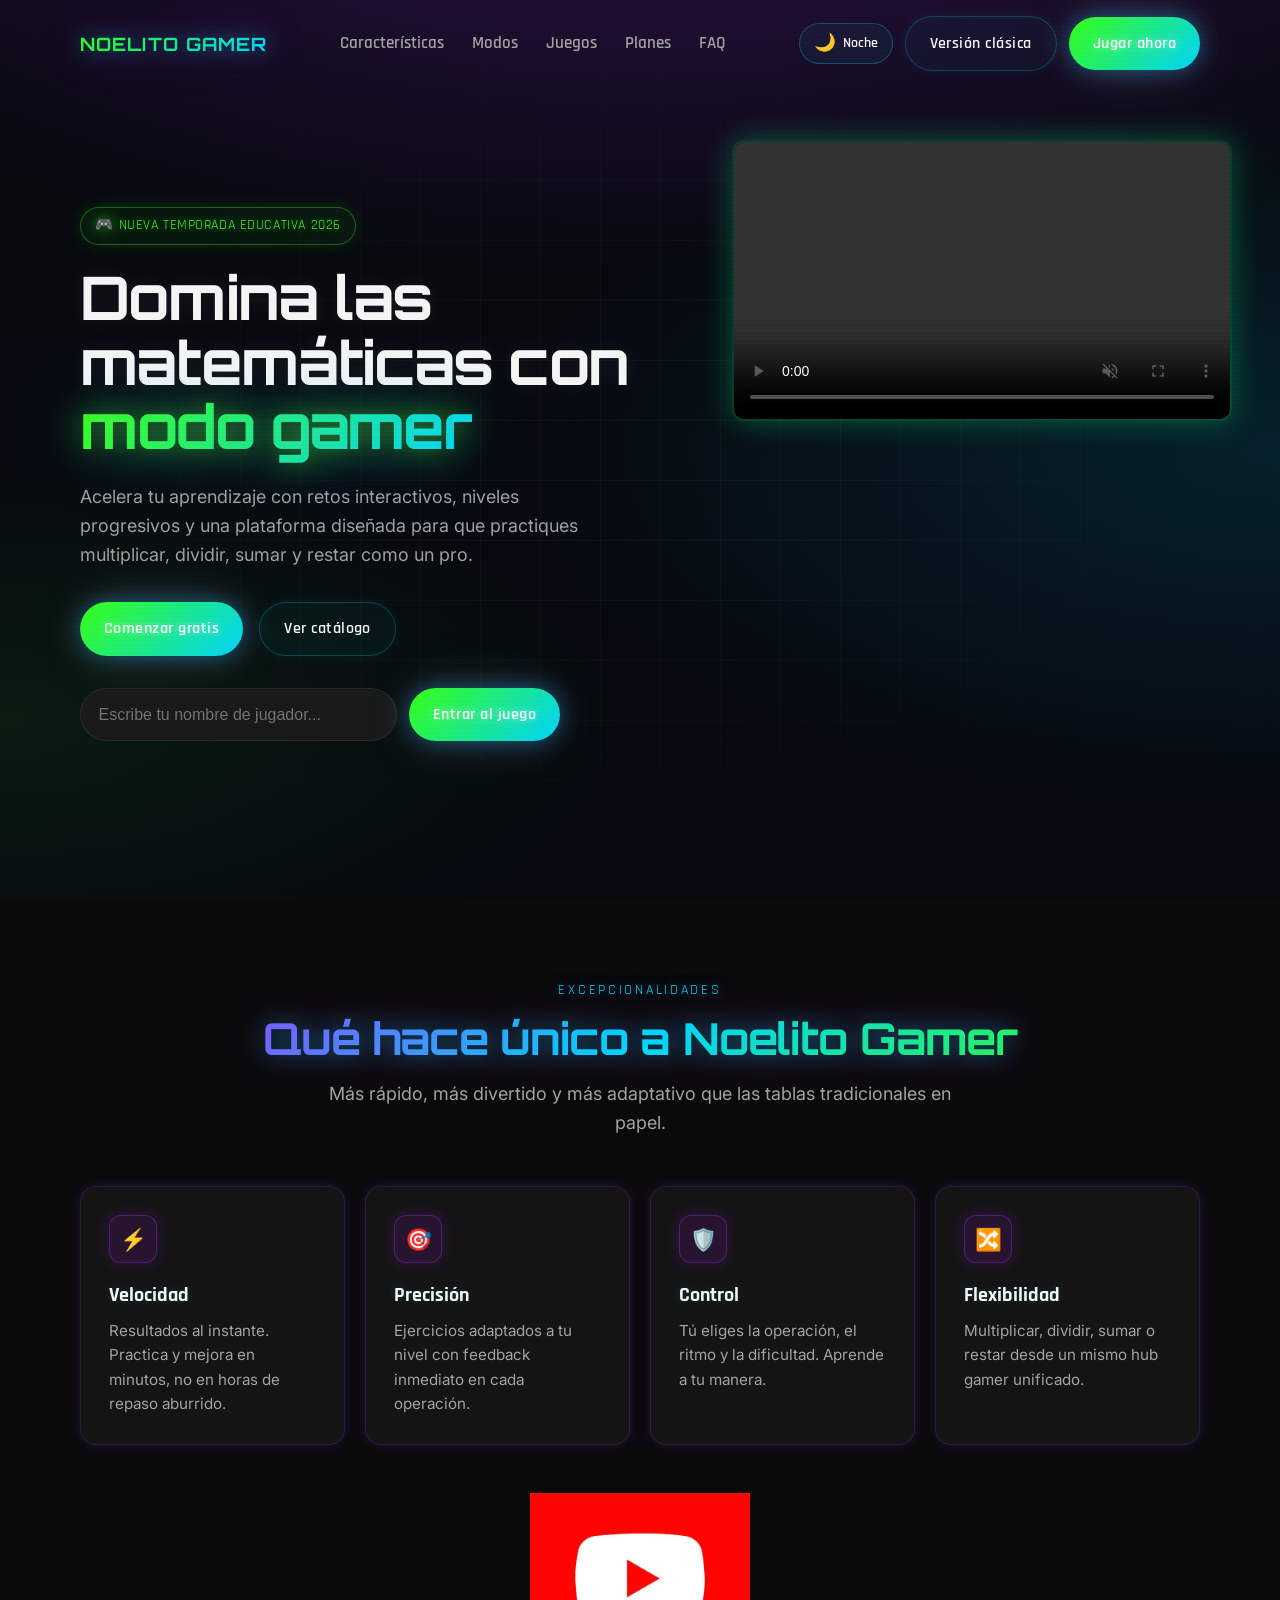
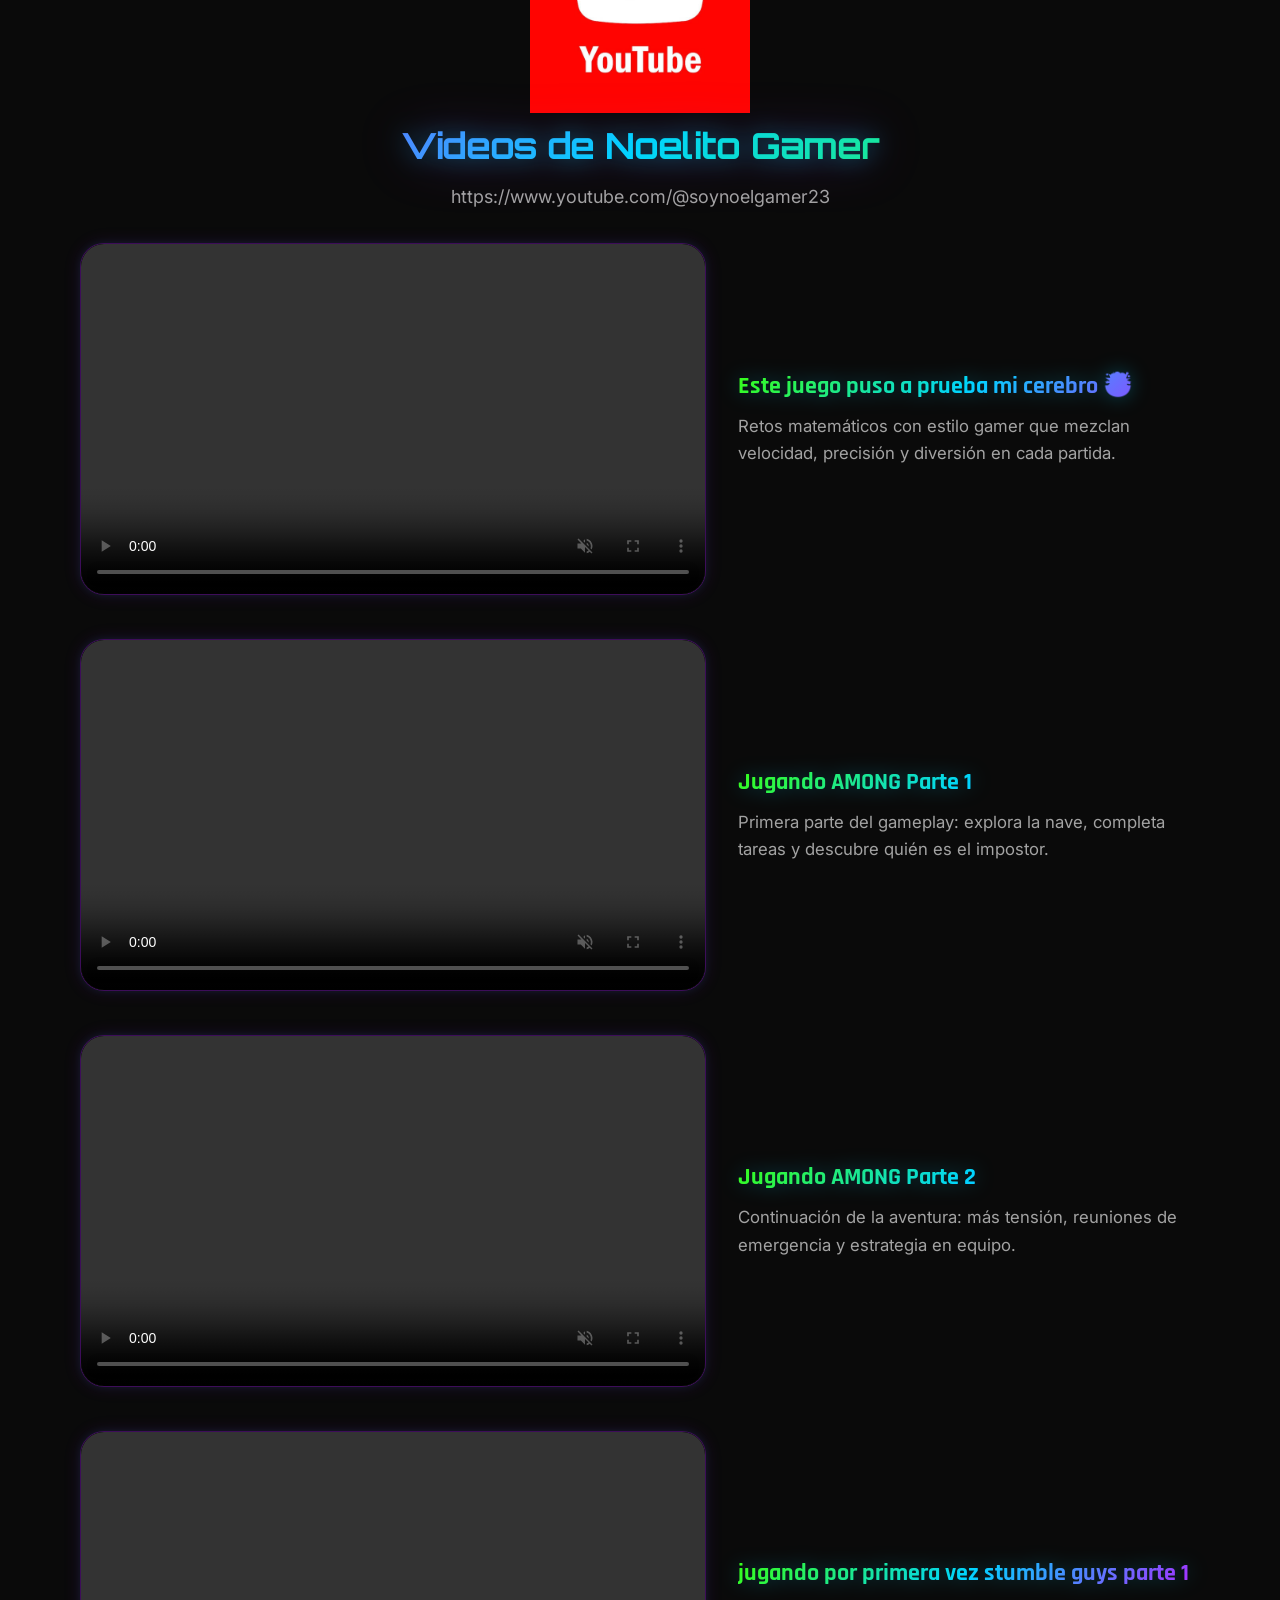
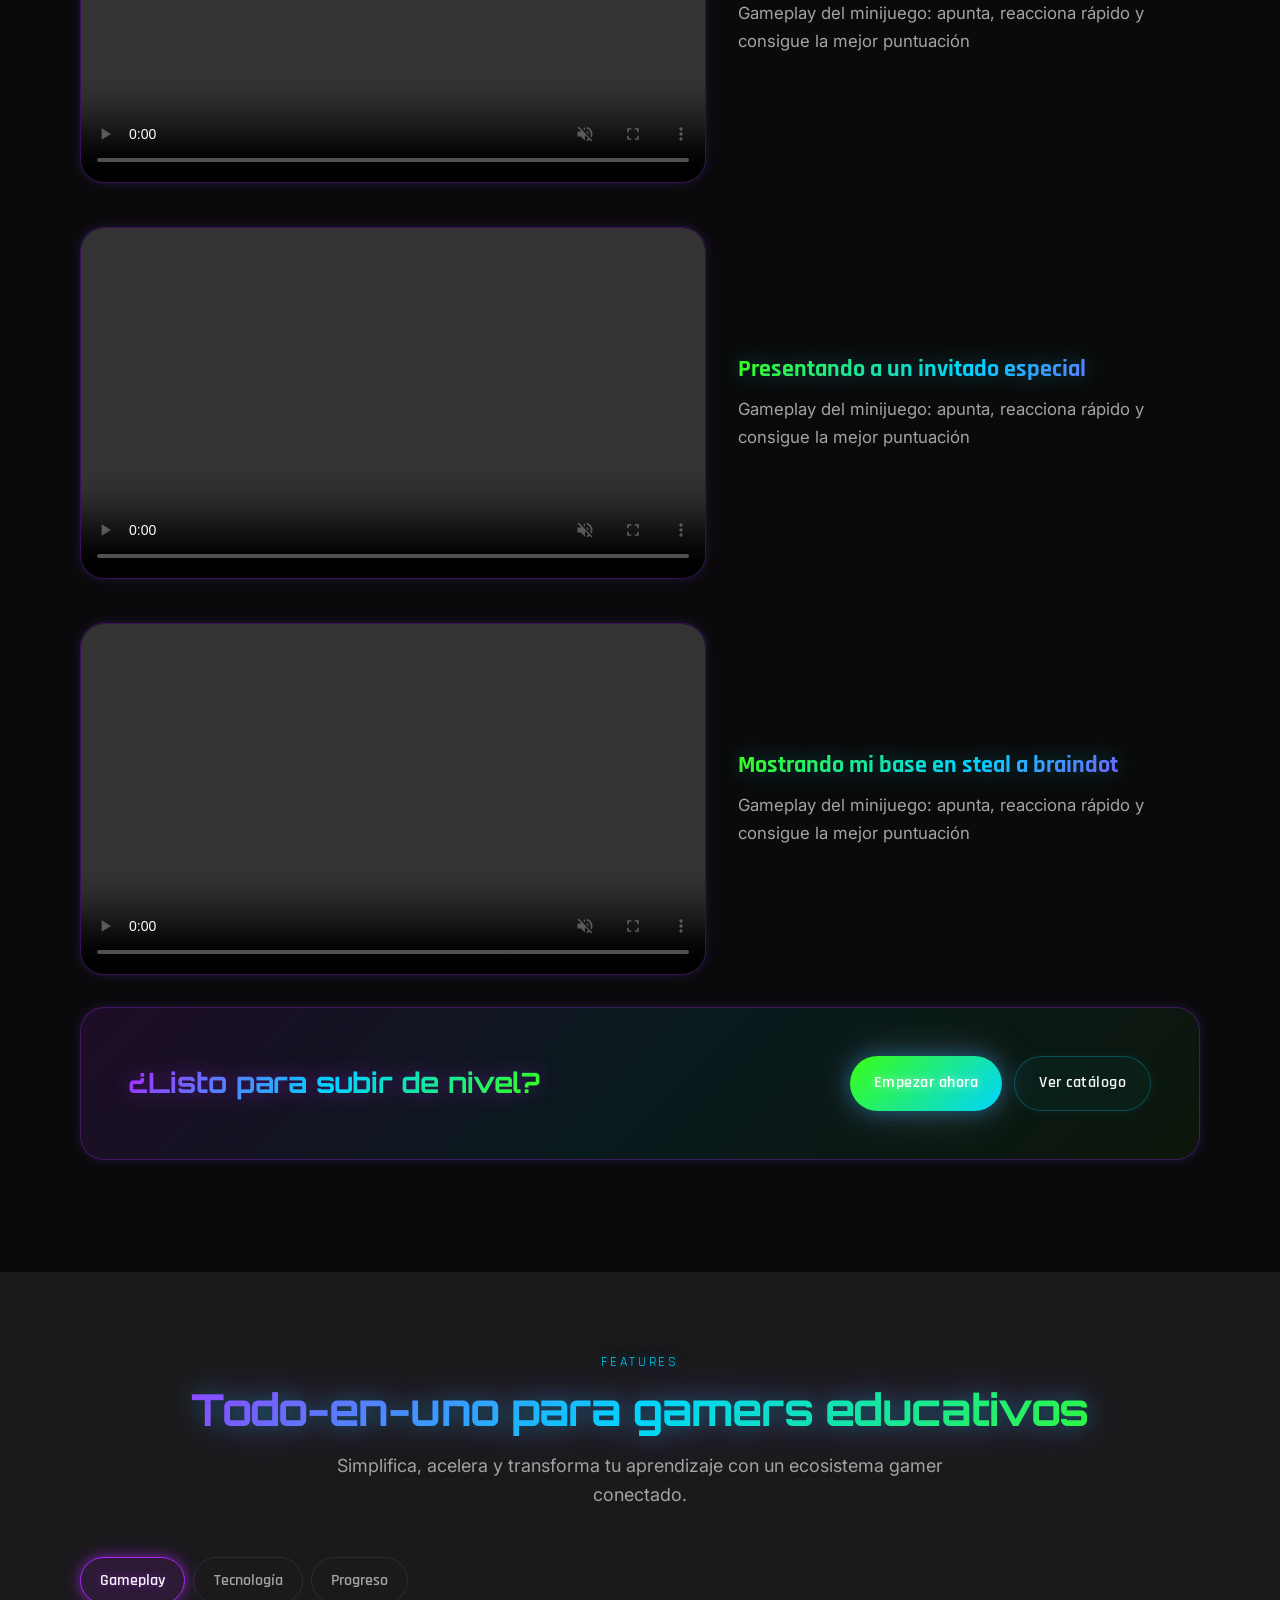
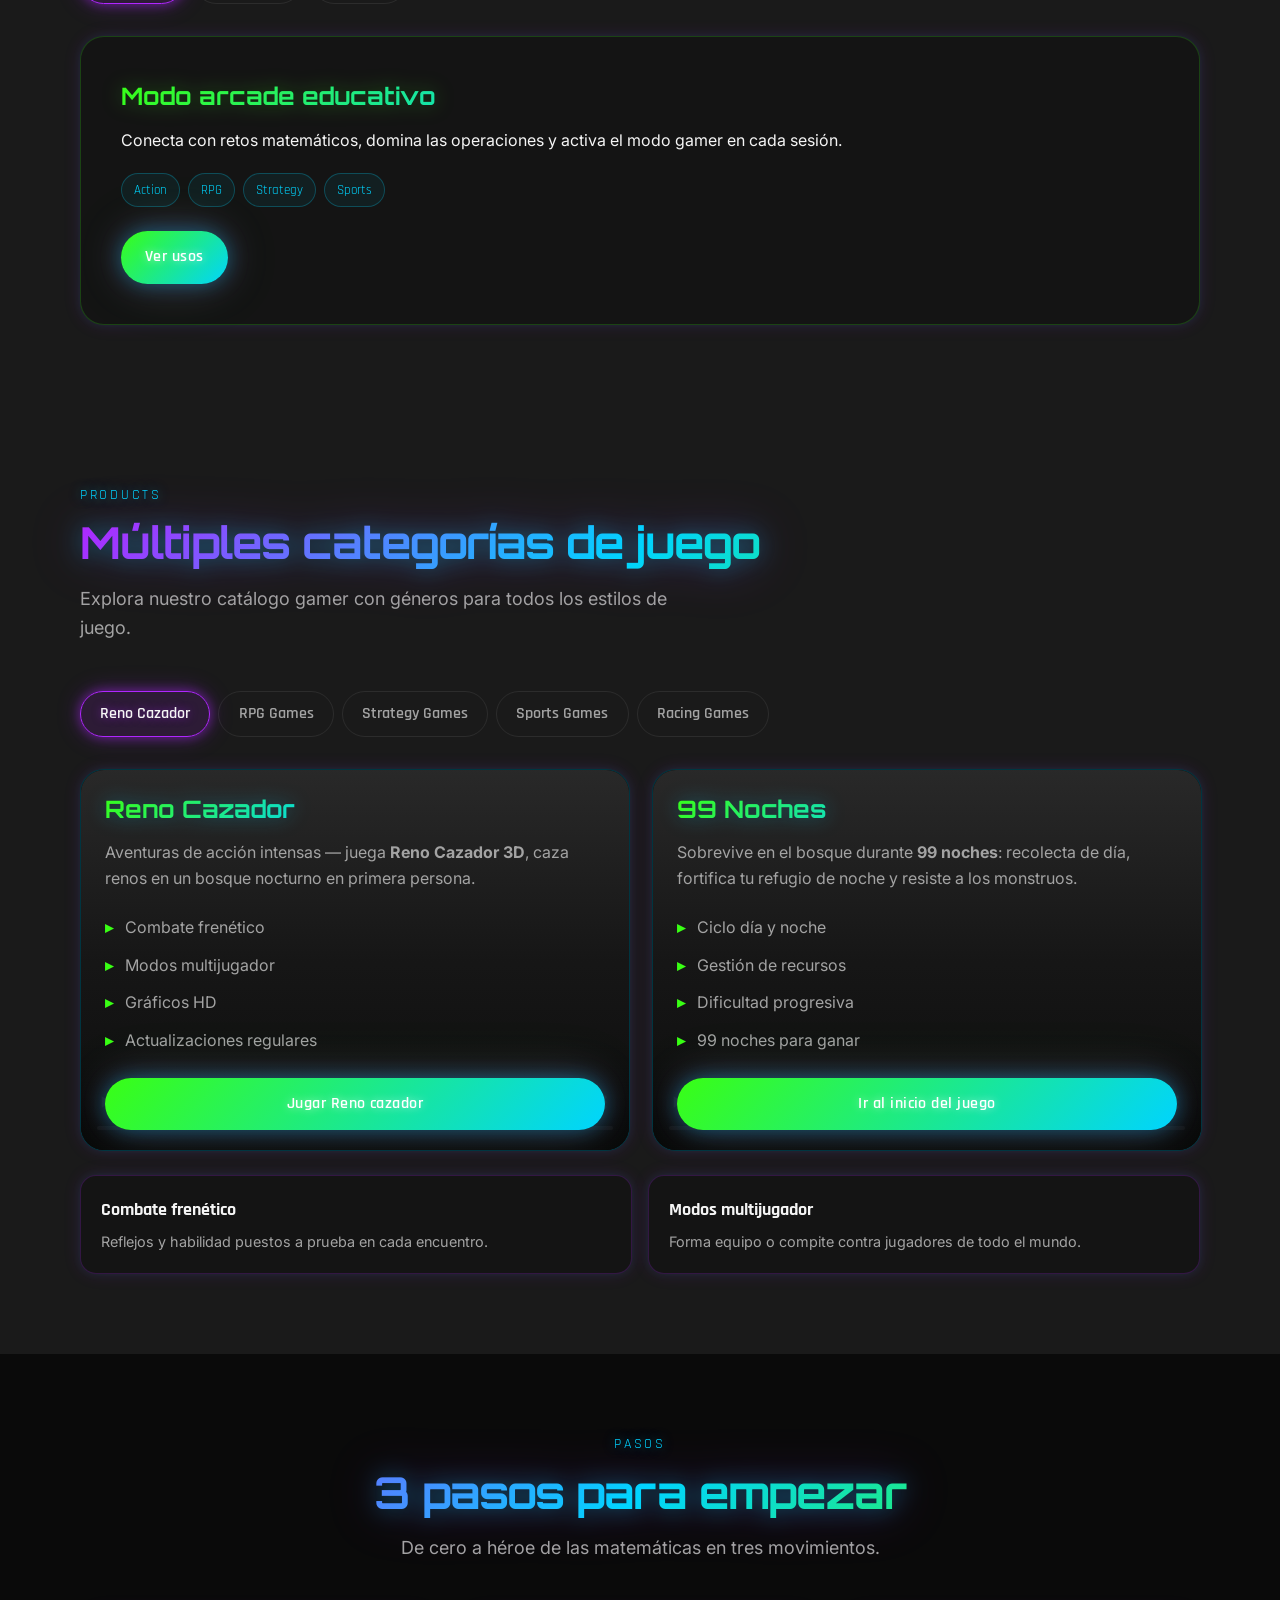
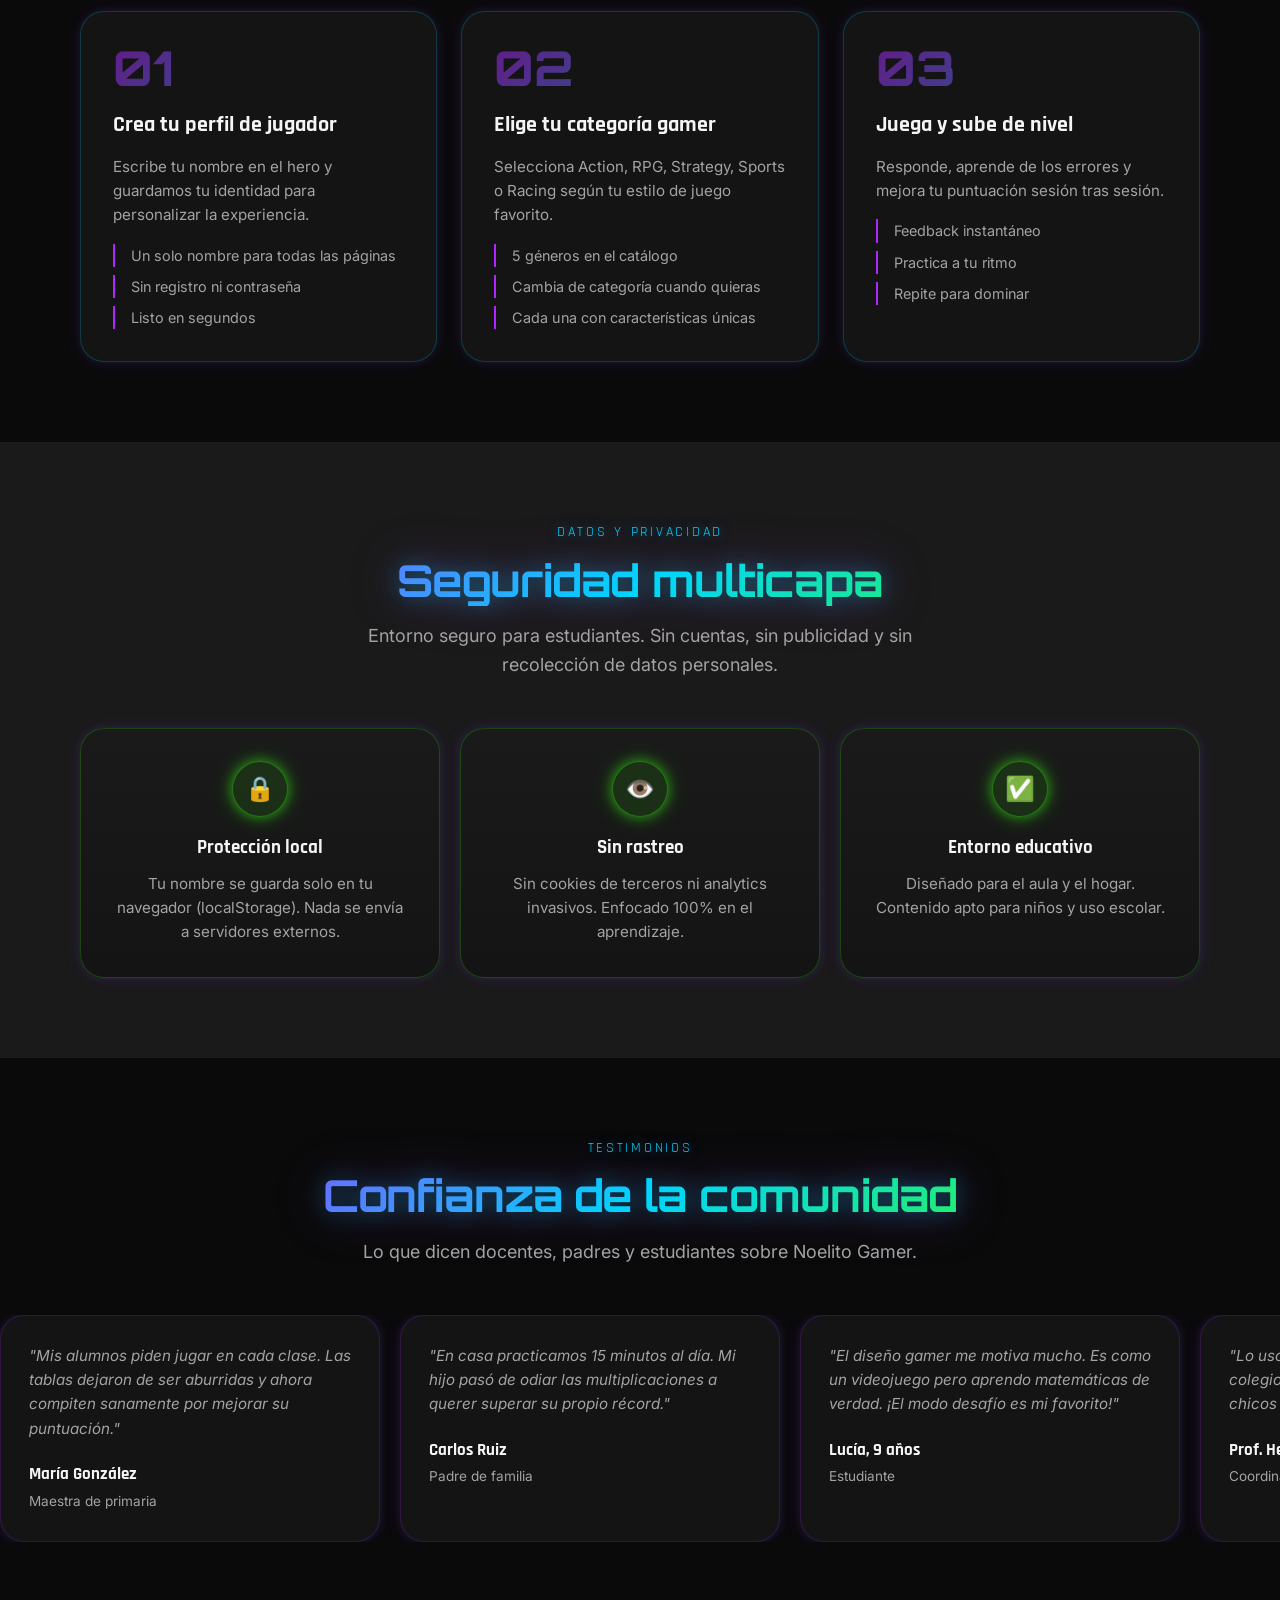
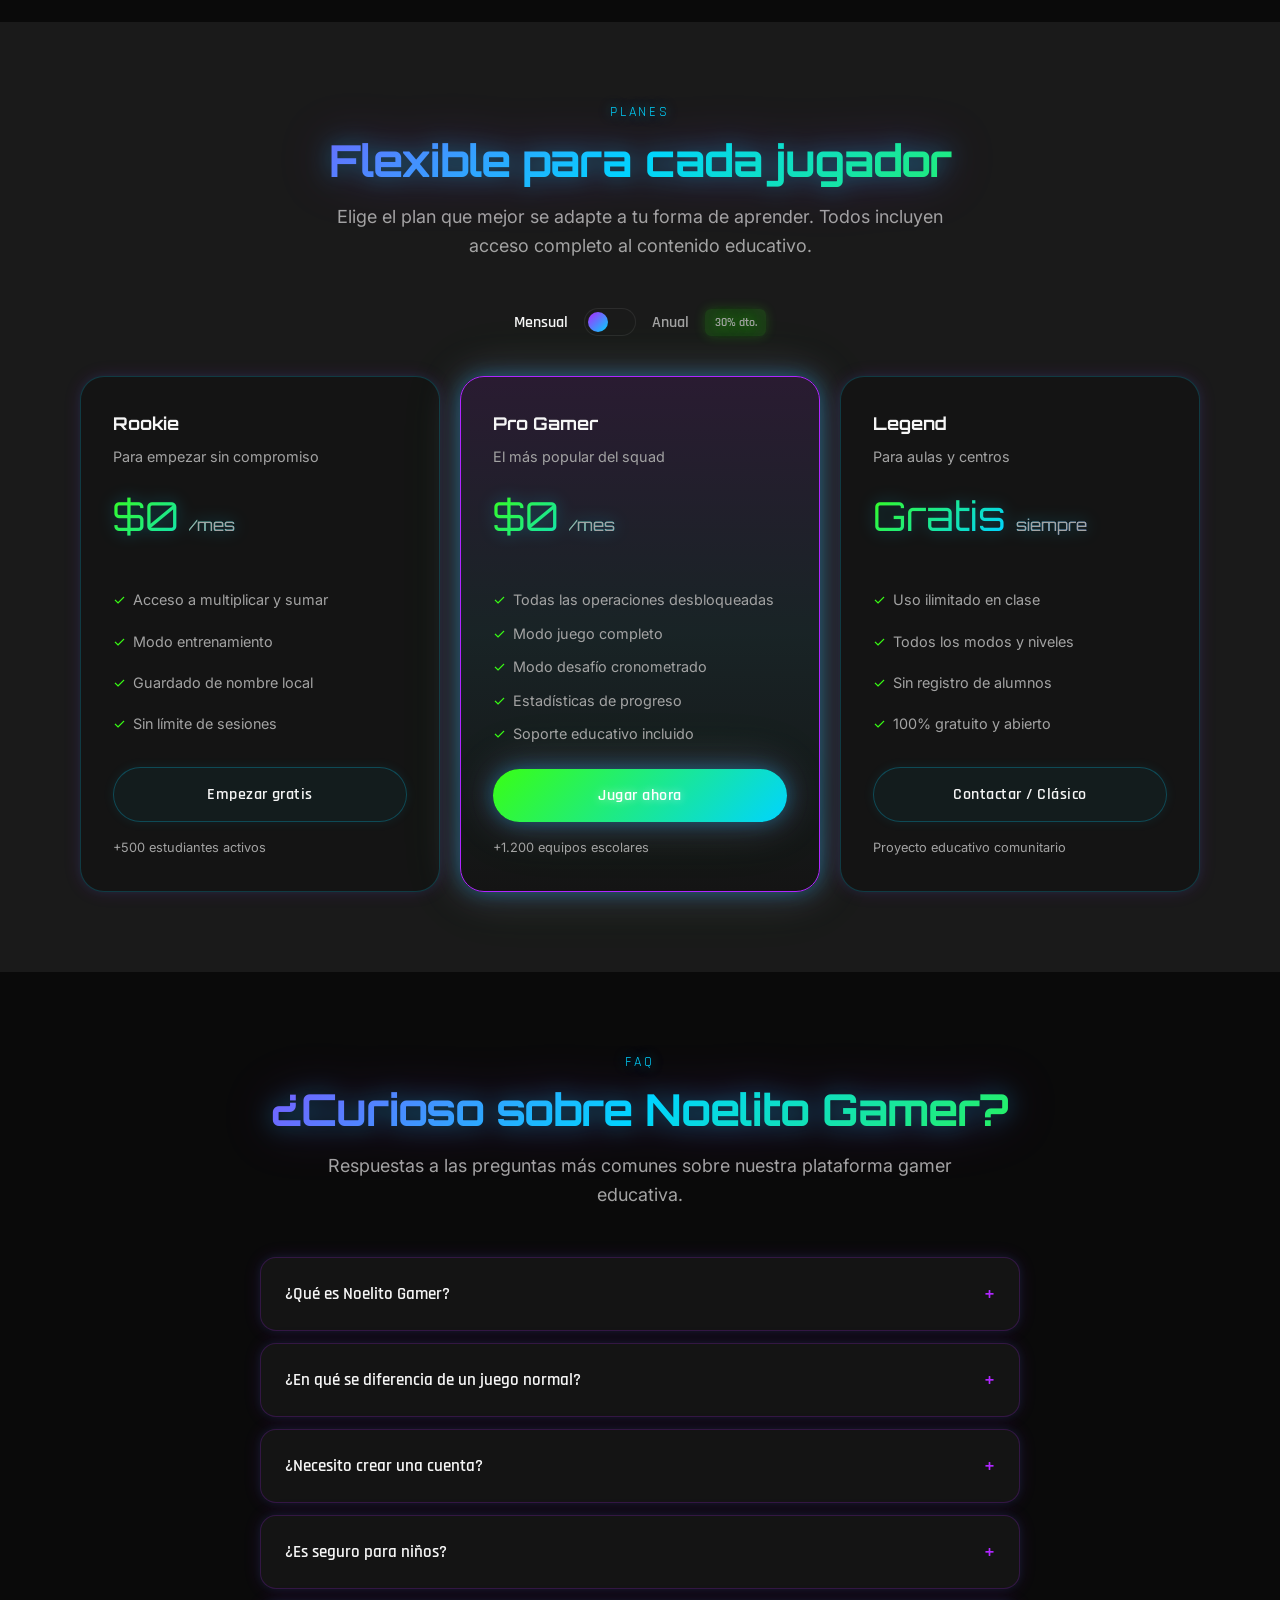
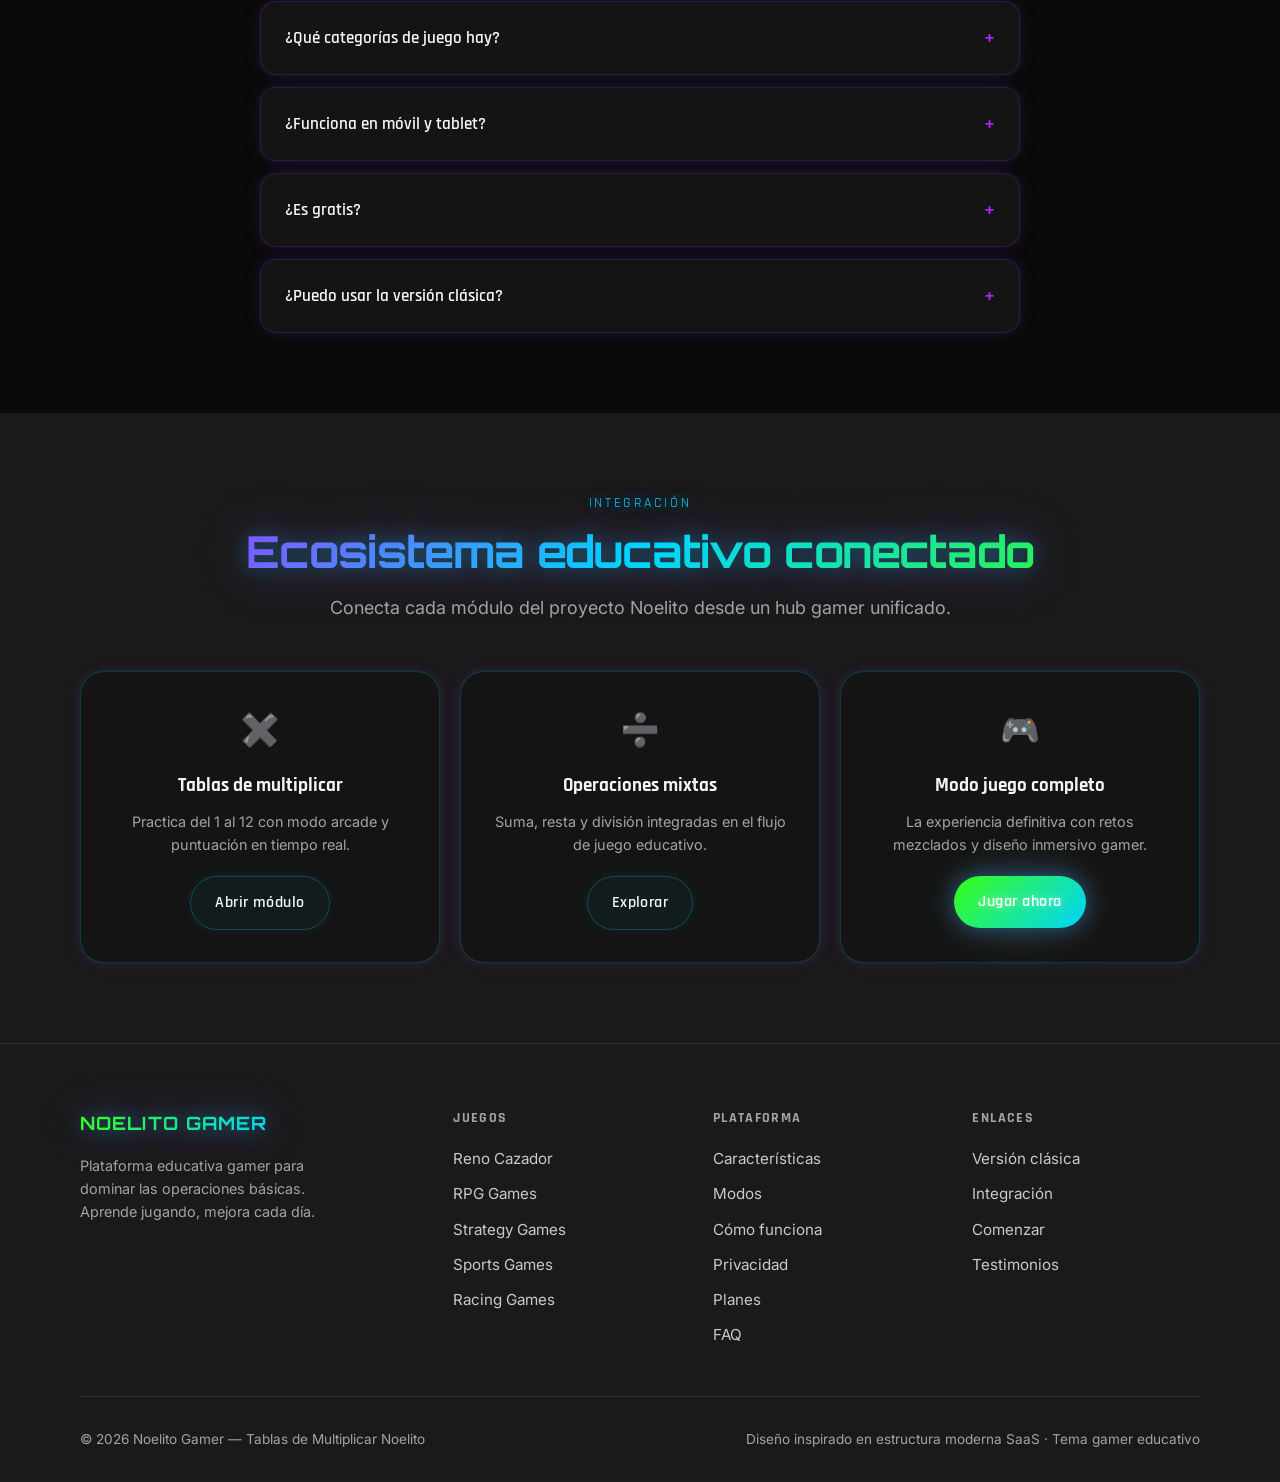
==== commit c500114d: "Apila el hero de inicio en celular. Cambia la seccion principal a disposicion vertical en pantallas " ====
--- a/index.html
+++ b/index.html
@@ -1286,7 +1286,12 @@
             .nav-links, .nav-actions .btn-ghost { display: none; }
             .theme-toggle .theme-toggle-label { display: none; }
             .menu-toggle { display: grid; place-items: center; }
-            .hero { min-height: auto; padding: 7rem 0 4rem; }
+            .hero {
+                min-height: auto;
+                padding: 7rem 0 4rem;
+                flex-direction: column;
+                align-items: stretch;
+            }
             .hero-content { text-align: center; }
             .hero-text, .hero-form { margin-inline: auto; }
             .hero-cta { justify-content: center; }
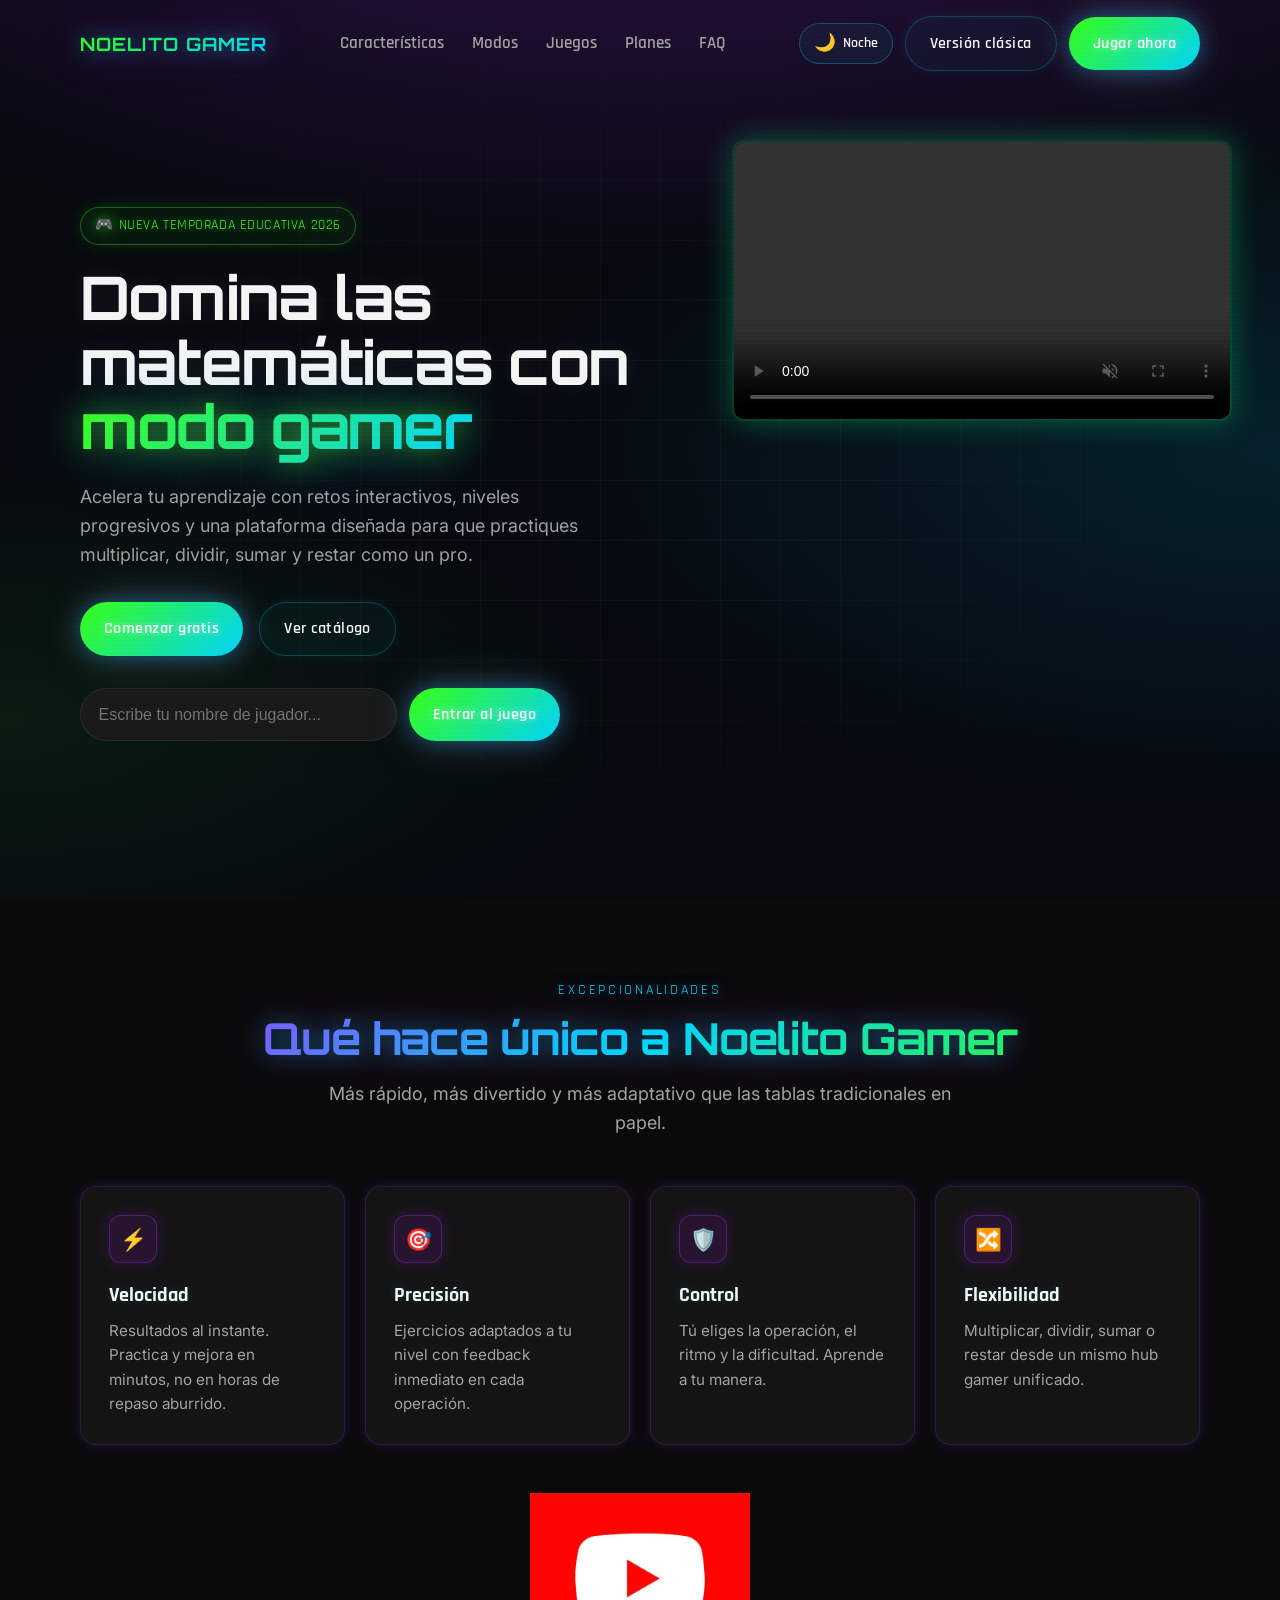
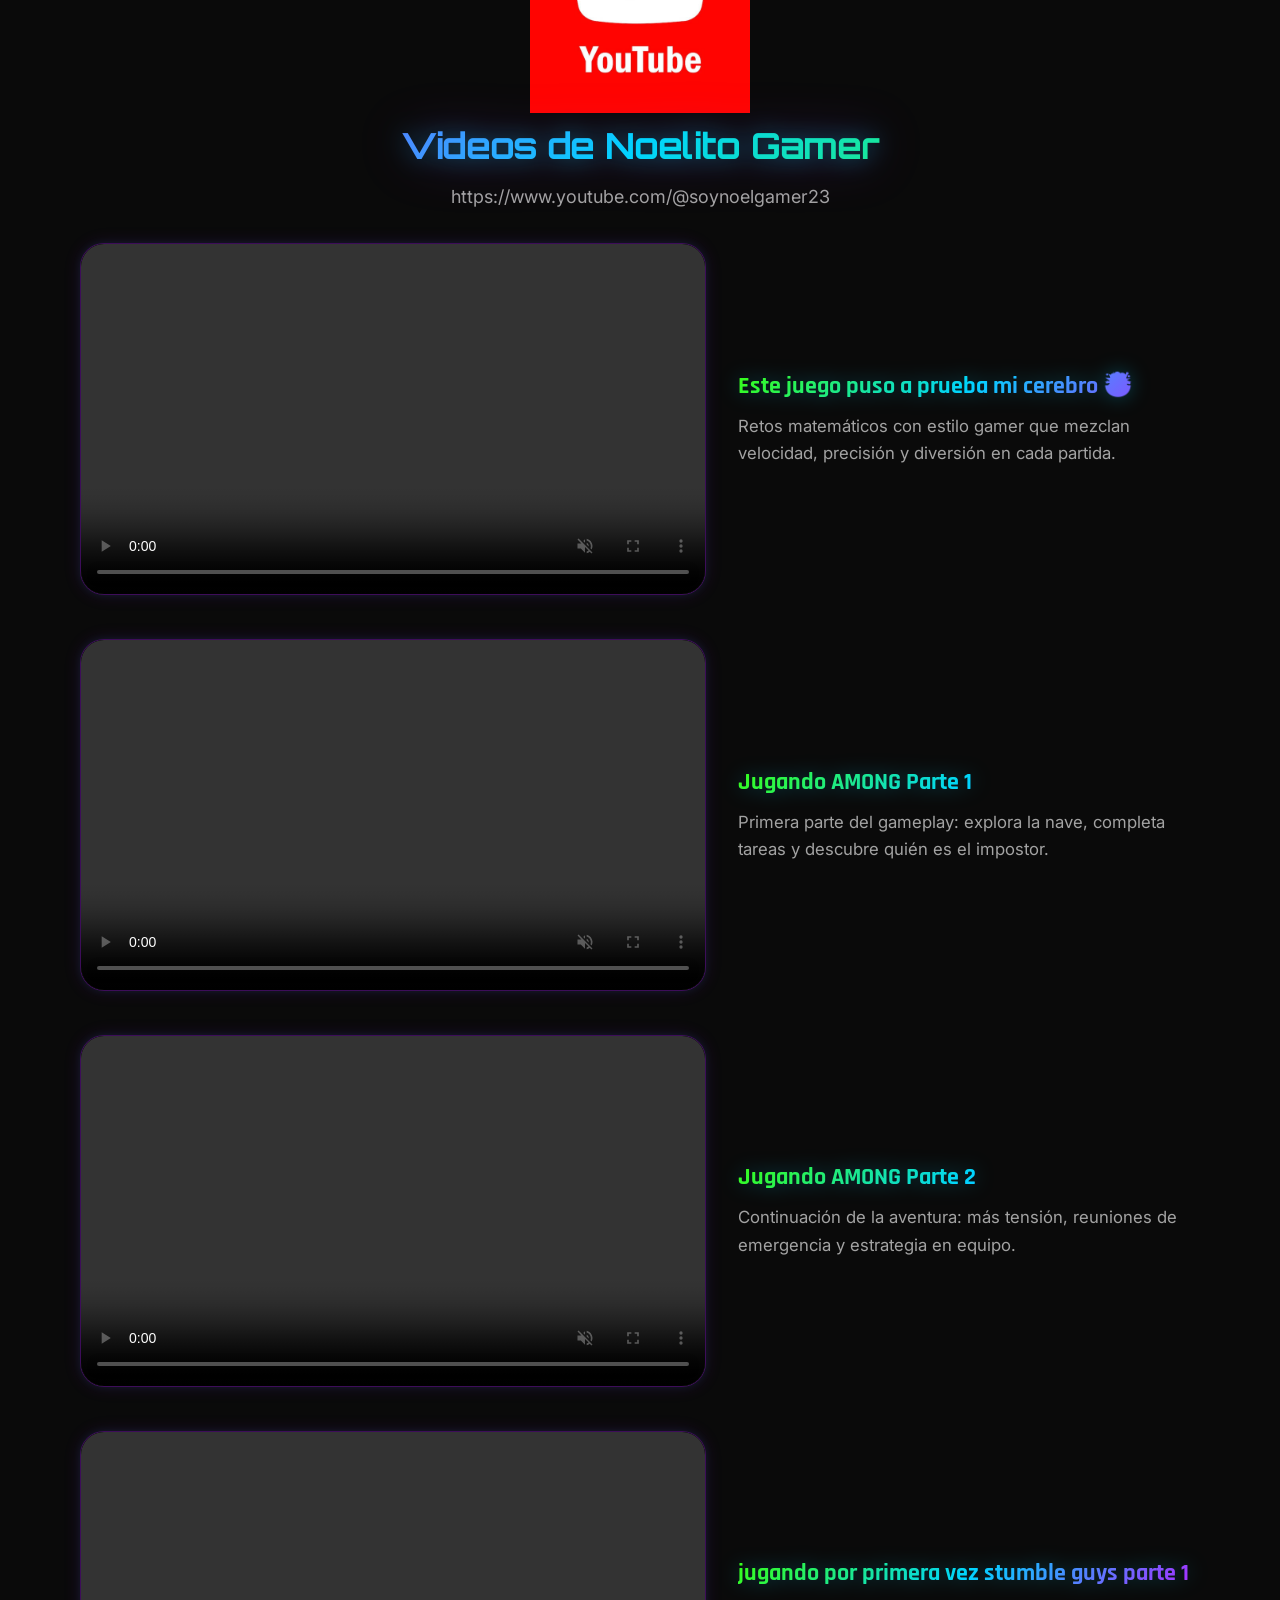
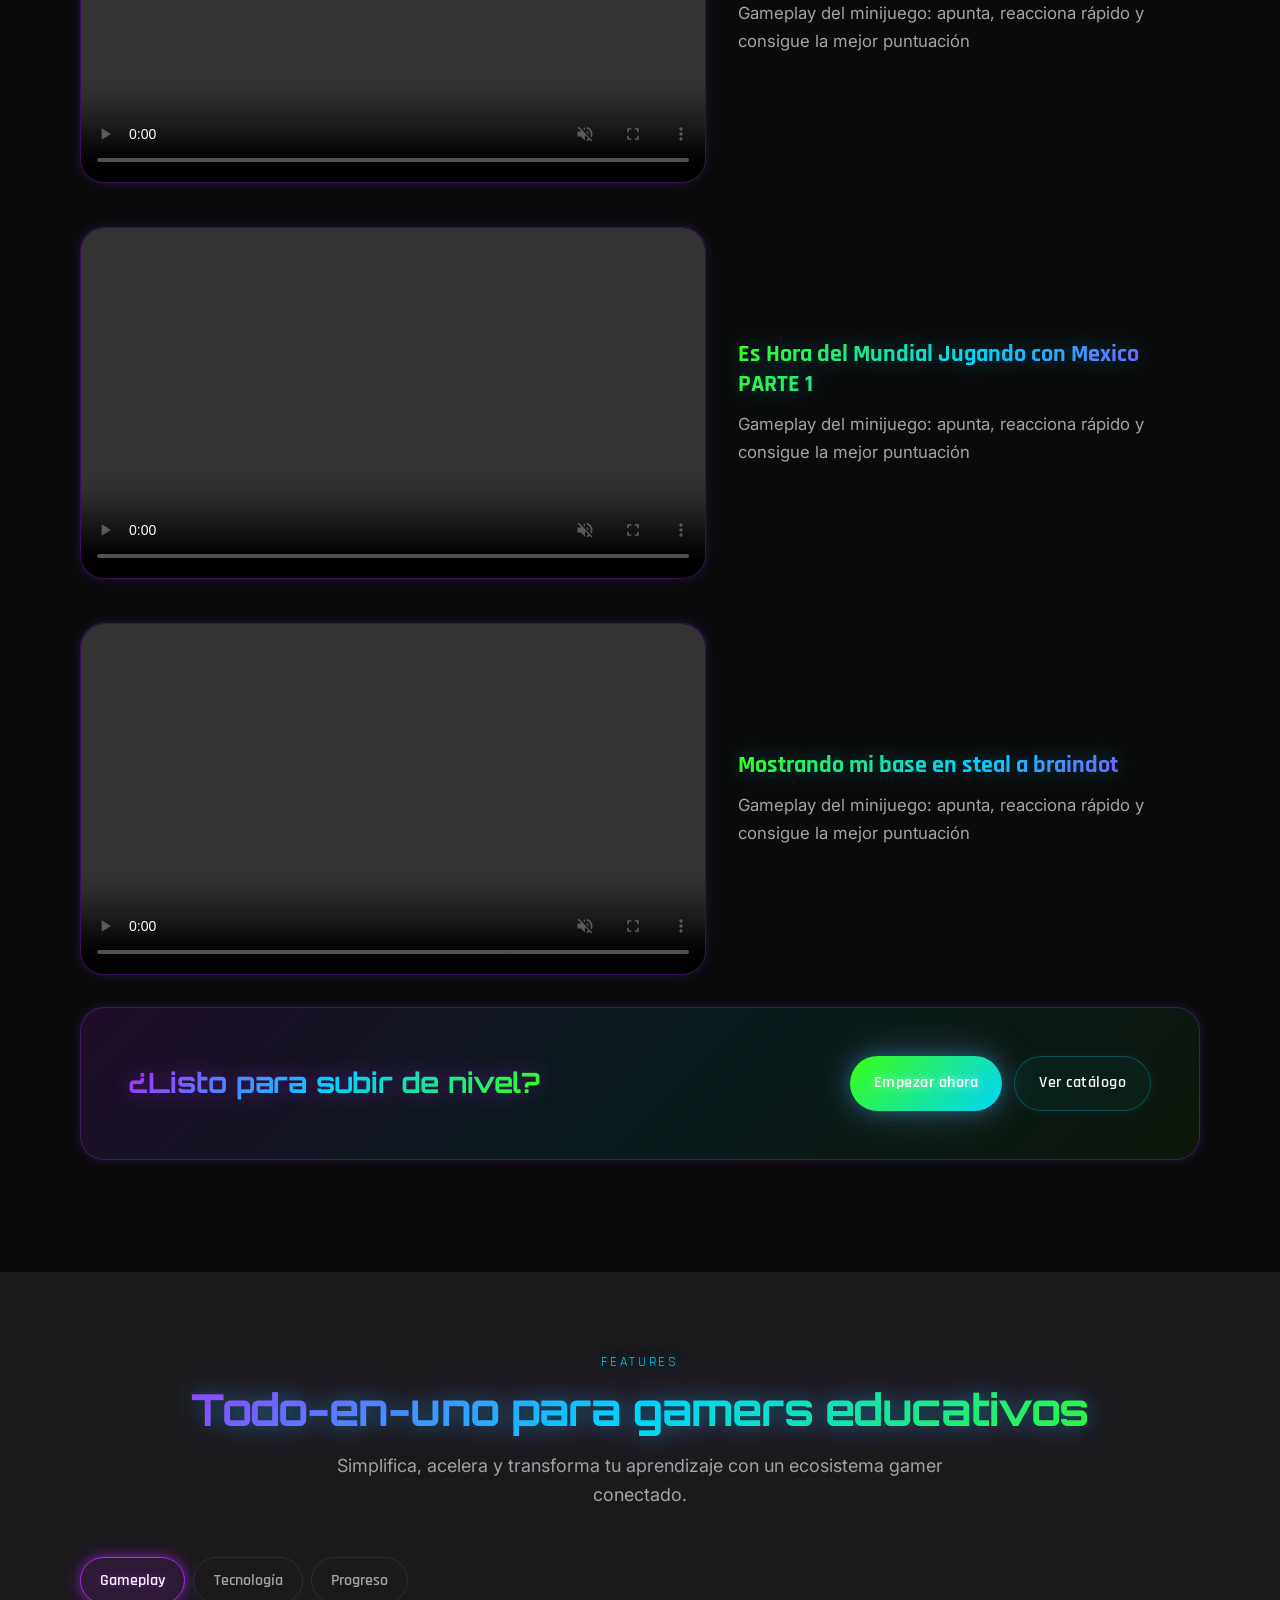
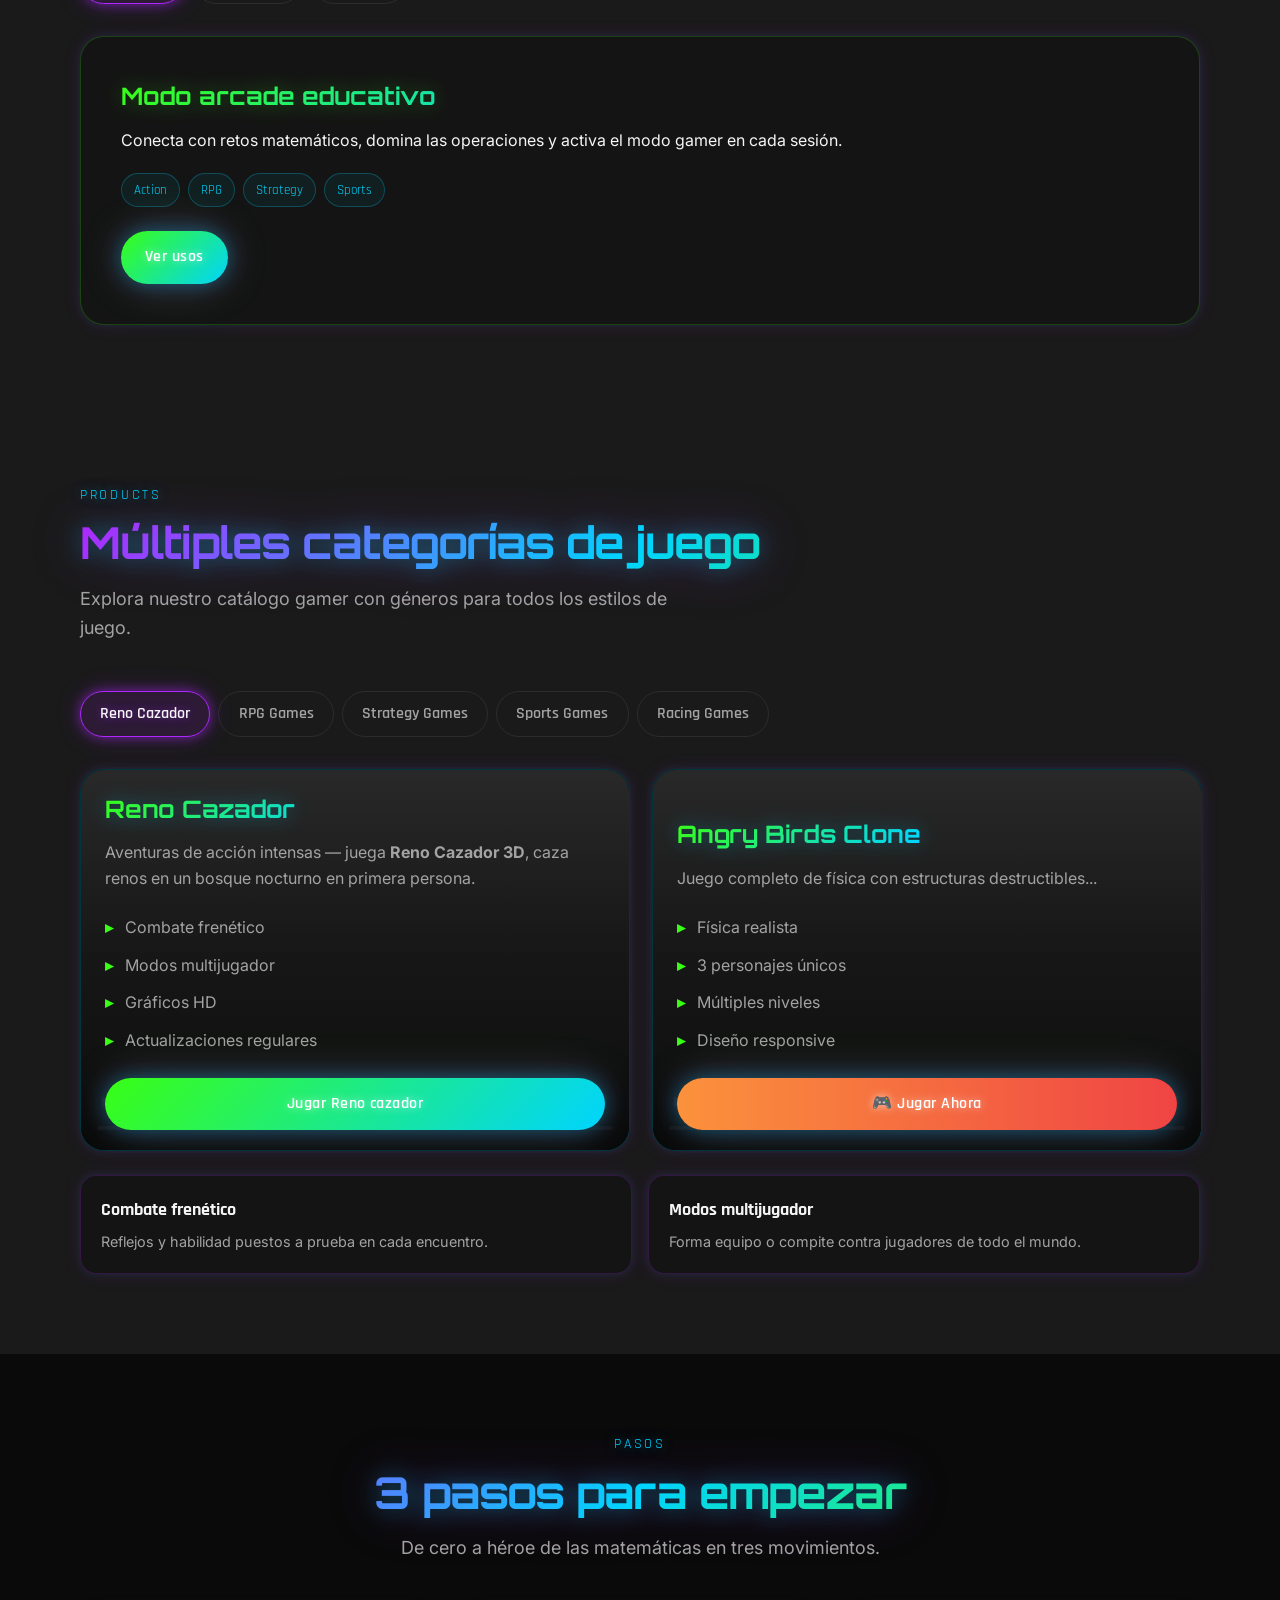
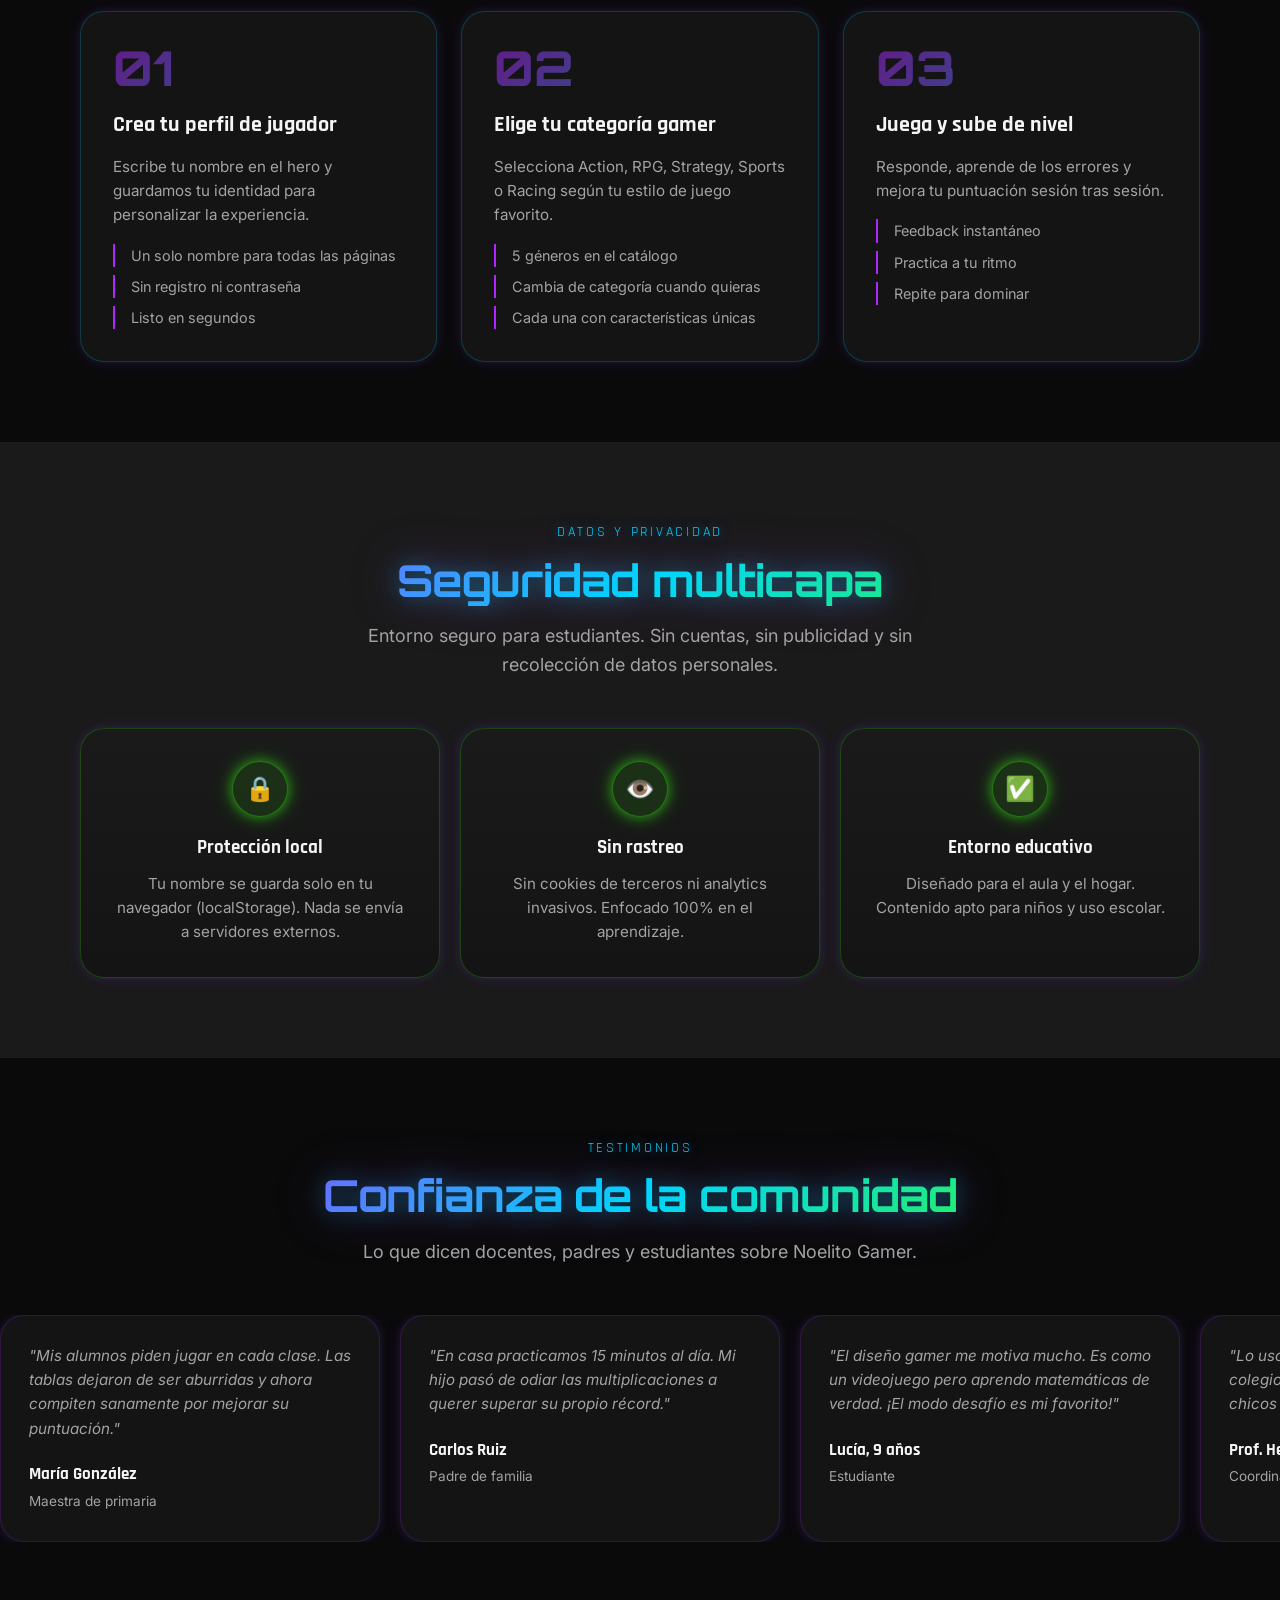
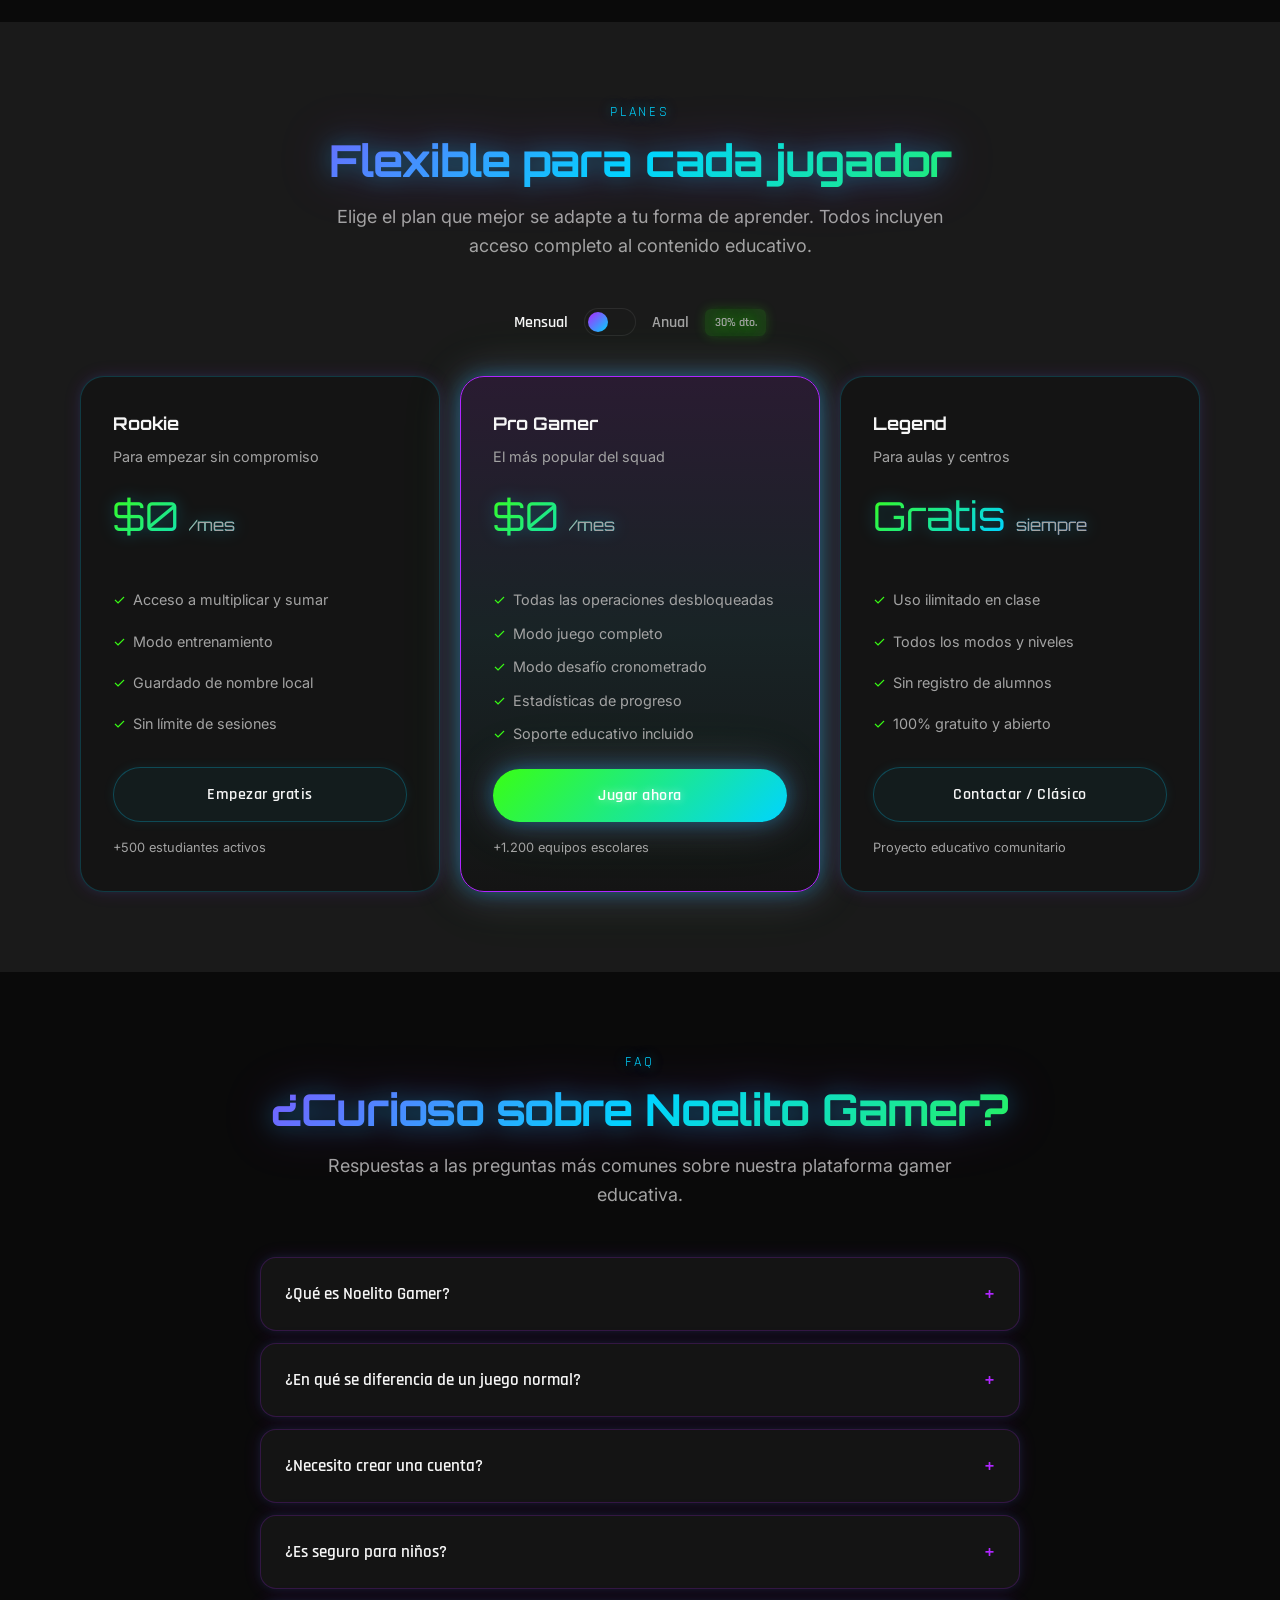
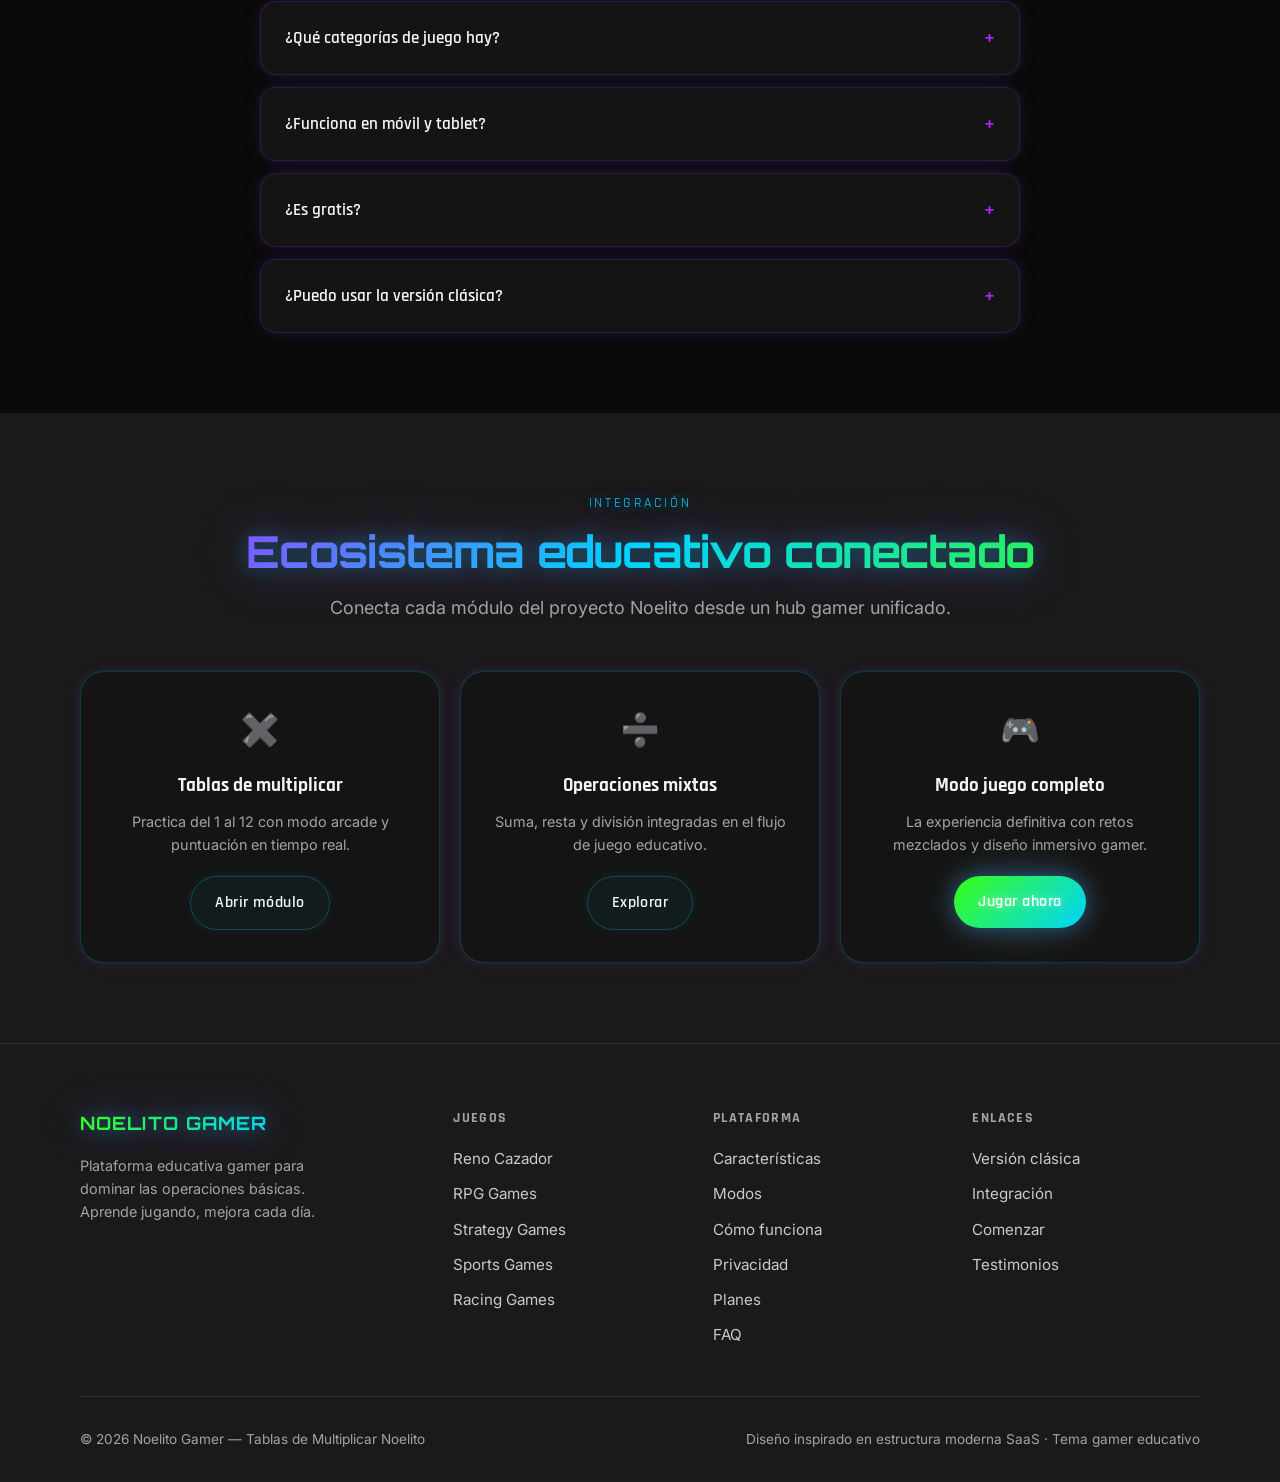
==== commit cb5c9c3c: "Publica Angry Birds Clone, jefe zombie y ajustes del sitio. Agrega rompe-bloques, actualiza la tarje" ====
--- a/index.html
+++ b/index.html
@@ -1496,13 +1496,13 @@
                     <article class="youtube-row reveal">
                         <div class="youtube-row-media">
                             <div class="youtube-embed">
-                                <video controls muted playsinline preload="none" title="Presentando a un invitado especial" data-src="./public/video/video6.mp4">
+                                <video controls muted playsinline preload="none" title="Es Hora del Mundial Jugando con Mexico PARTE 1" data-src="./public/video/video8.mp4">
                                     Tu navegador no soporta el elemento de video.
                                 </video>
                             </div>
                         </div>
                         <div class="youtube-row-info">
-                            <h4>Presentando a un invitado especial</h4>
+                            <h4>Es Hora del Mundial Jugando con Mexico PARTE 1</h4>
                             <p>Gameplay del minijuego: apunta, reacciona rápido y consigue la mejor puntuación</p>
                         </div>
                     </article>
@@ -1607,7 +1607,7 @@
             <div class="product-panel active" id="panel-action" role="tabpanel">
                 <div class="product-games-row">
                     <div class="product-showcase product-showcase--reno">
-                        <video class="product-showcase-bg" muted loop playsinline controls preload="metadata" src="./public/video/renocazador.mp4">
+                        <video class="product-showcase-bg" loop playsinline controls preload="metadata" src="./public/video/renocazador.mp4">
                         </video>
                         <div class="product-showcase-content">
                             <h3>Reno Cazador</h3>
@@ -1622,18 +1622,18 @@
                         </div>
                     </div>
                     <div class="product-showcase product-showcase--reno">
-                        <video class="product-showcase-bg" muted loop playsinline controls preload="metadata" src="./public/video/fondomecanica.mp4">
+                        <video class="product-showcase-bg" loop playsinline controls preload="metadata" src="./public/video/juego2.mp4">
                         </video>
                         <div class="product-showcase-content">
-                            <h3>99 Noches</h3>
-                            <p>Sobrevive en el bosque durante <strong>99 noches</strong>: recolecta de día, fortifica tu refugio de noche y resiste a los monstruos.</p>
+                            <h3>Angry Birds Clone</h3>
+                            <p>Juego completo de física con estructuras destructibles...</p>
                             <ul class="product-list">
-                                <li>Ciclo día y noche</li>
-                                <li>Gestión de recursos</li>
-                                <li>Dificultad progresiva</li>
-                                <li>99 noches para ganar</li>
+                                <li>Física realista</li>
+                                <li>3 personajes únicos</li>
+                                <li>Múltiples niveles</li>
+                                <li>Diseño responsive</li>
                             </ul>
-                            <a href="./99-noches.html" class="btn btn-primary" style="margin-top: 1.5rem;">Ir al inicio del juego</a>
+                            <a href="./rompe-bloques.html" class="btn btn-primary" style="margin-top: 1.5rem; background: linear-gradient(to right, #fb923c, #ef4444); border: none;">🎮 Jugar Ahora</a>
                         </div>
                     </div>
                 </div>
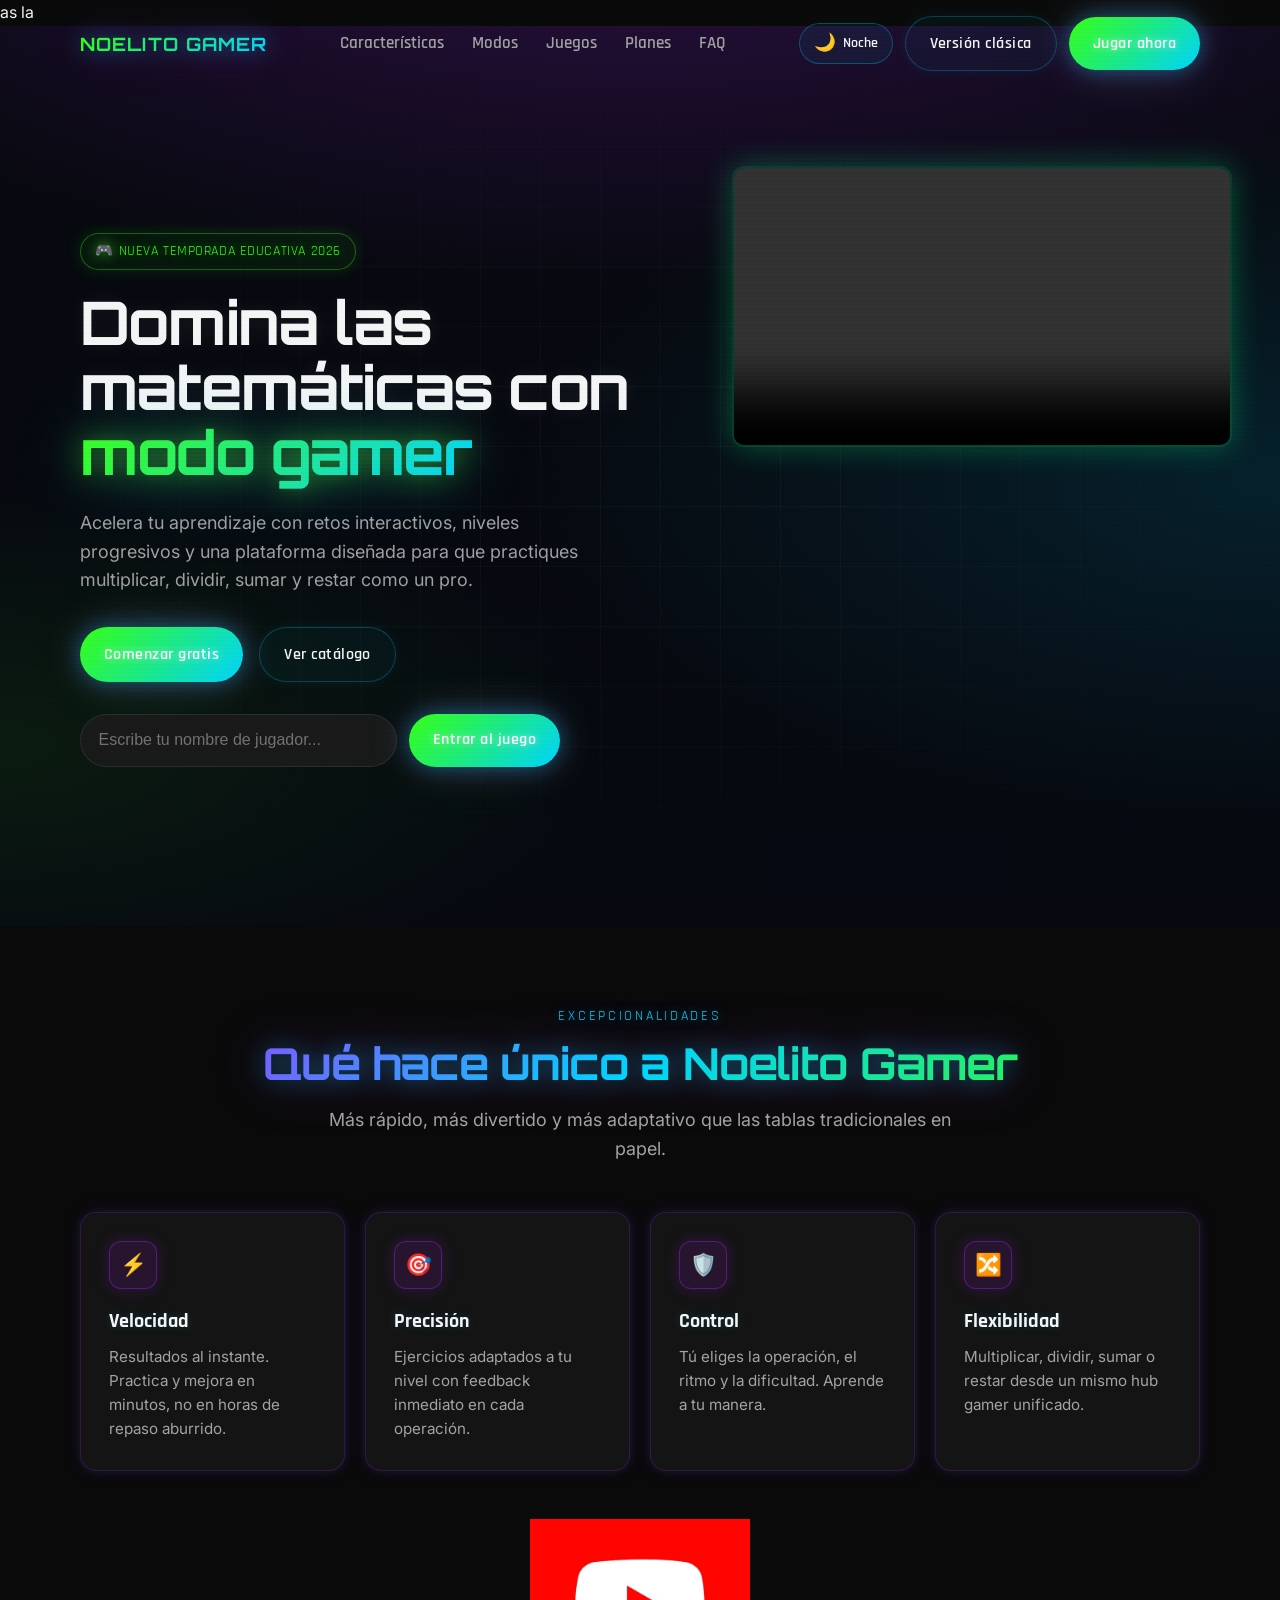
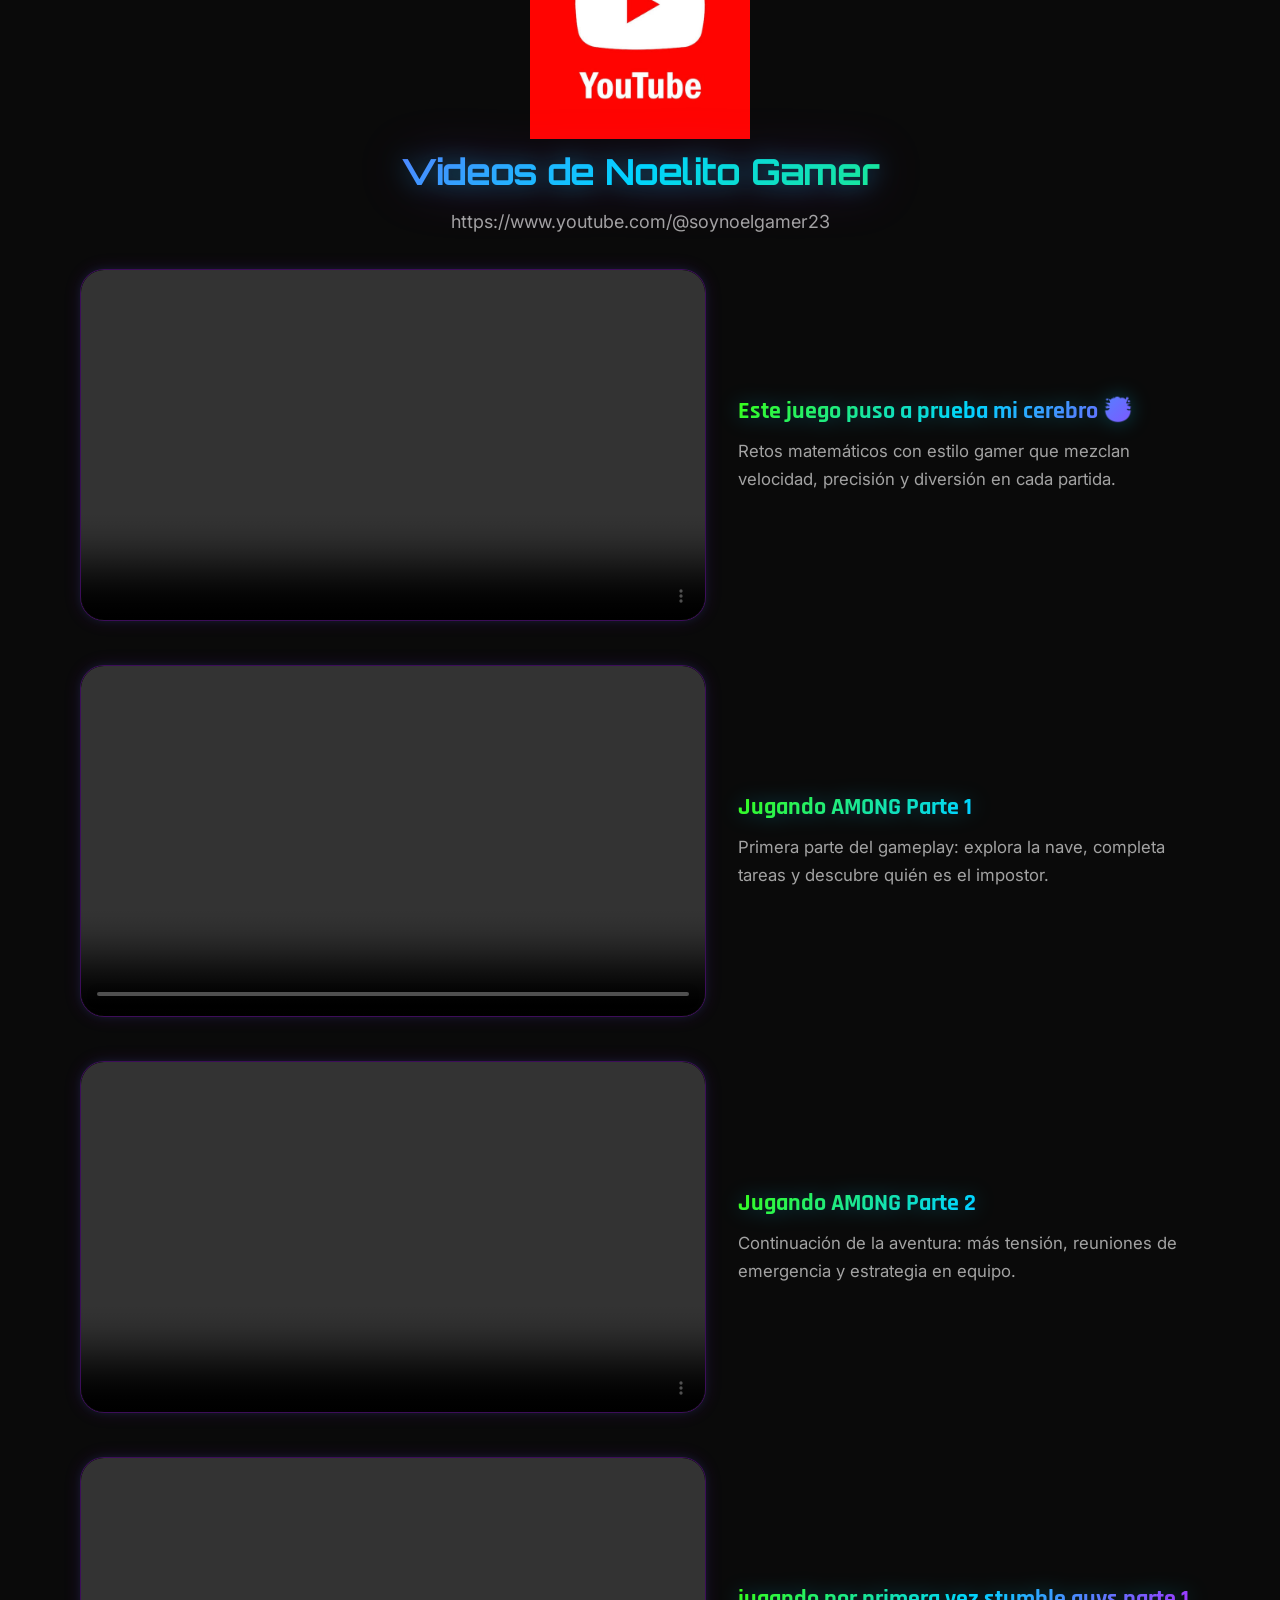
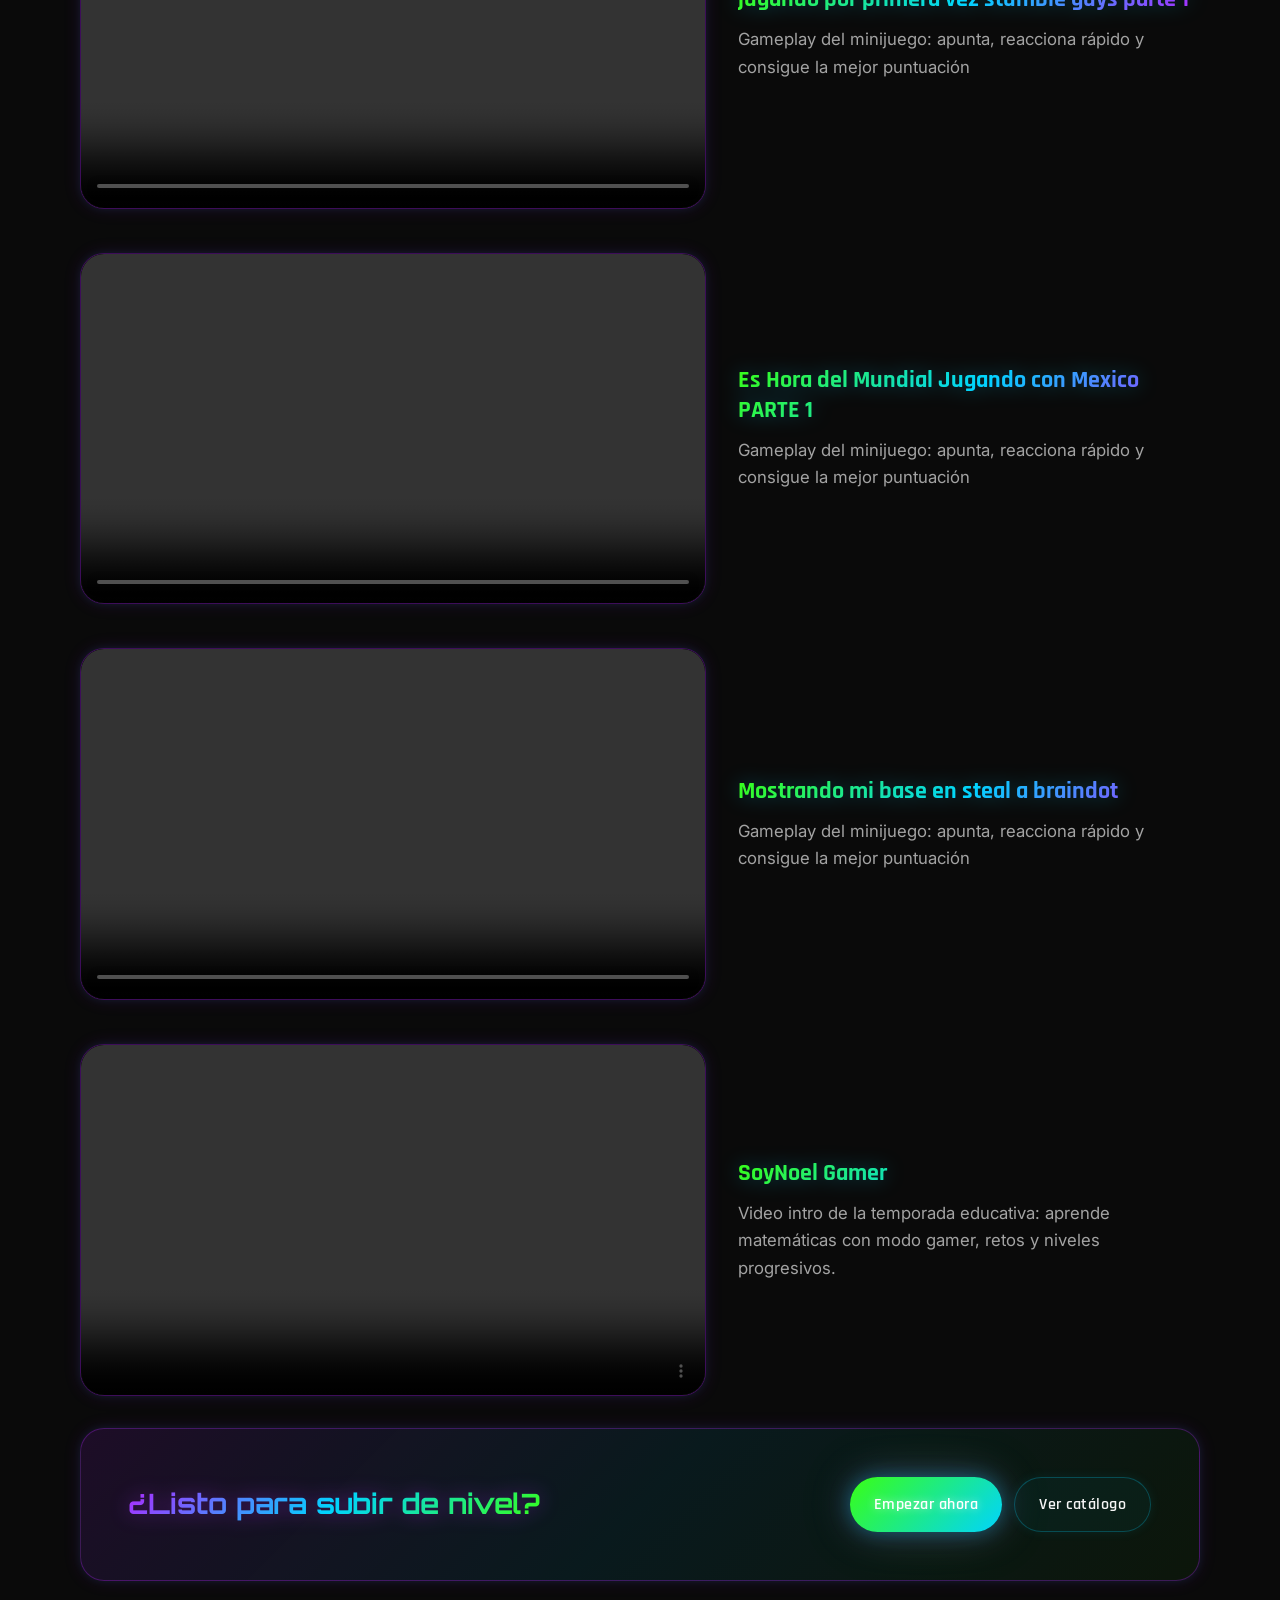
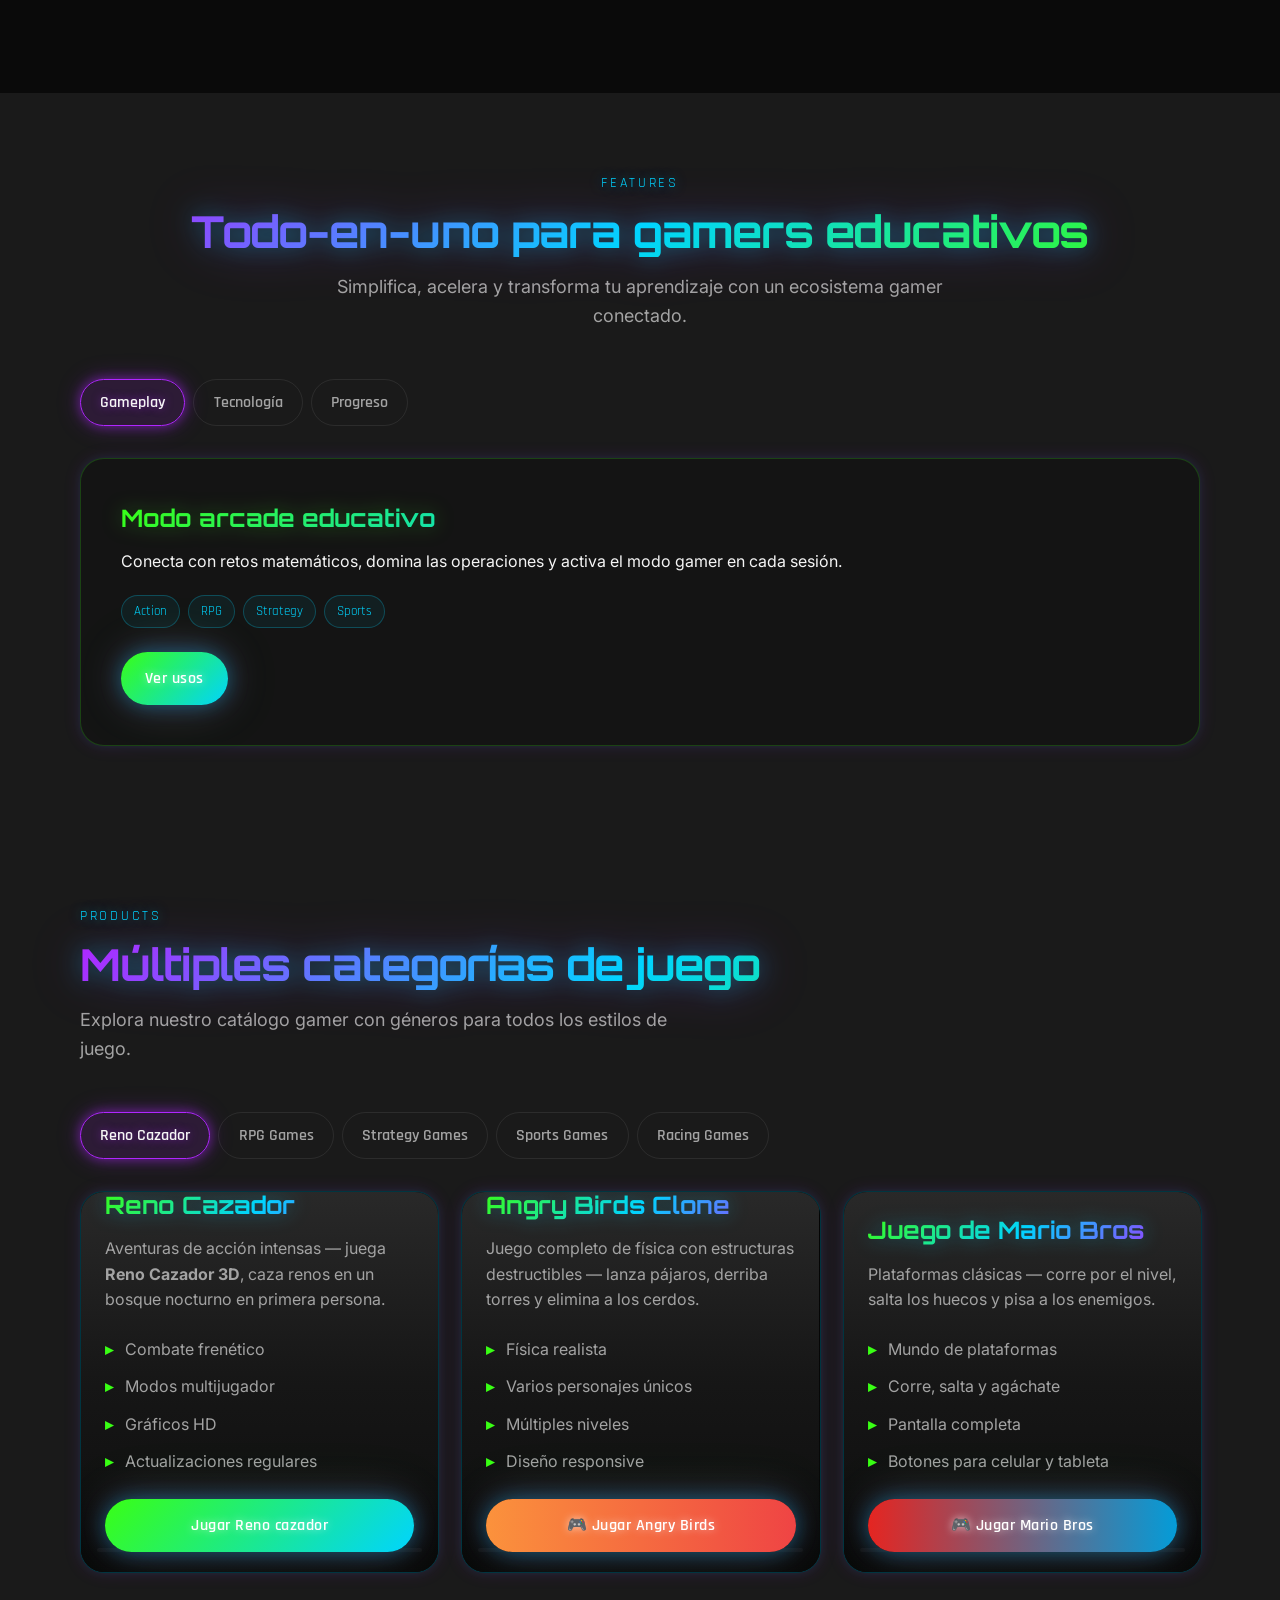
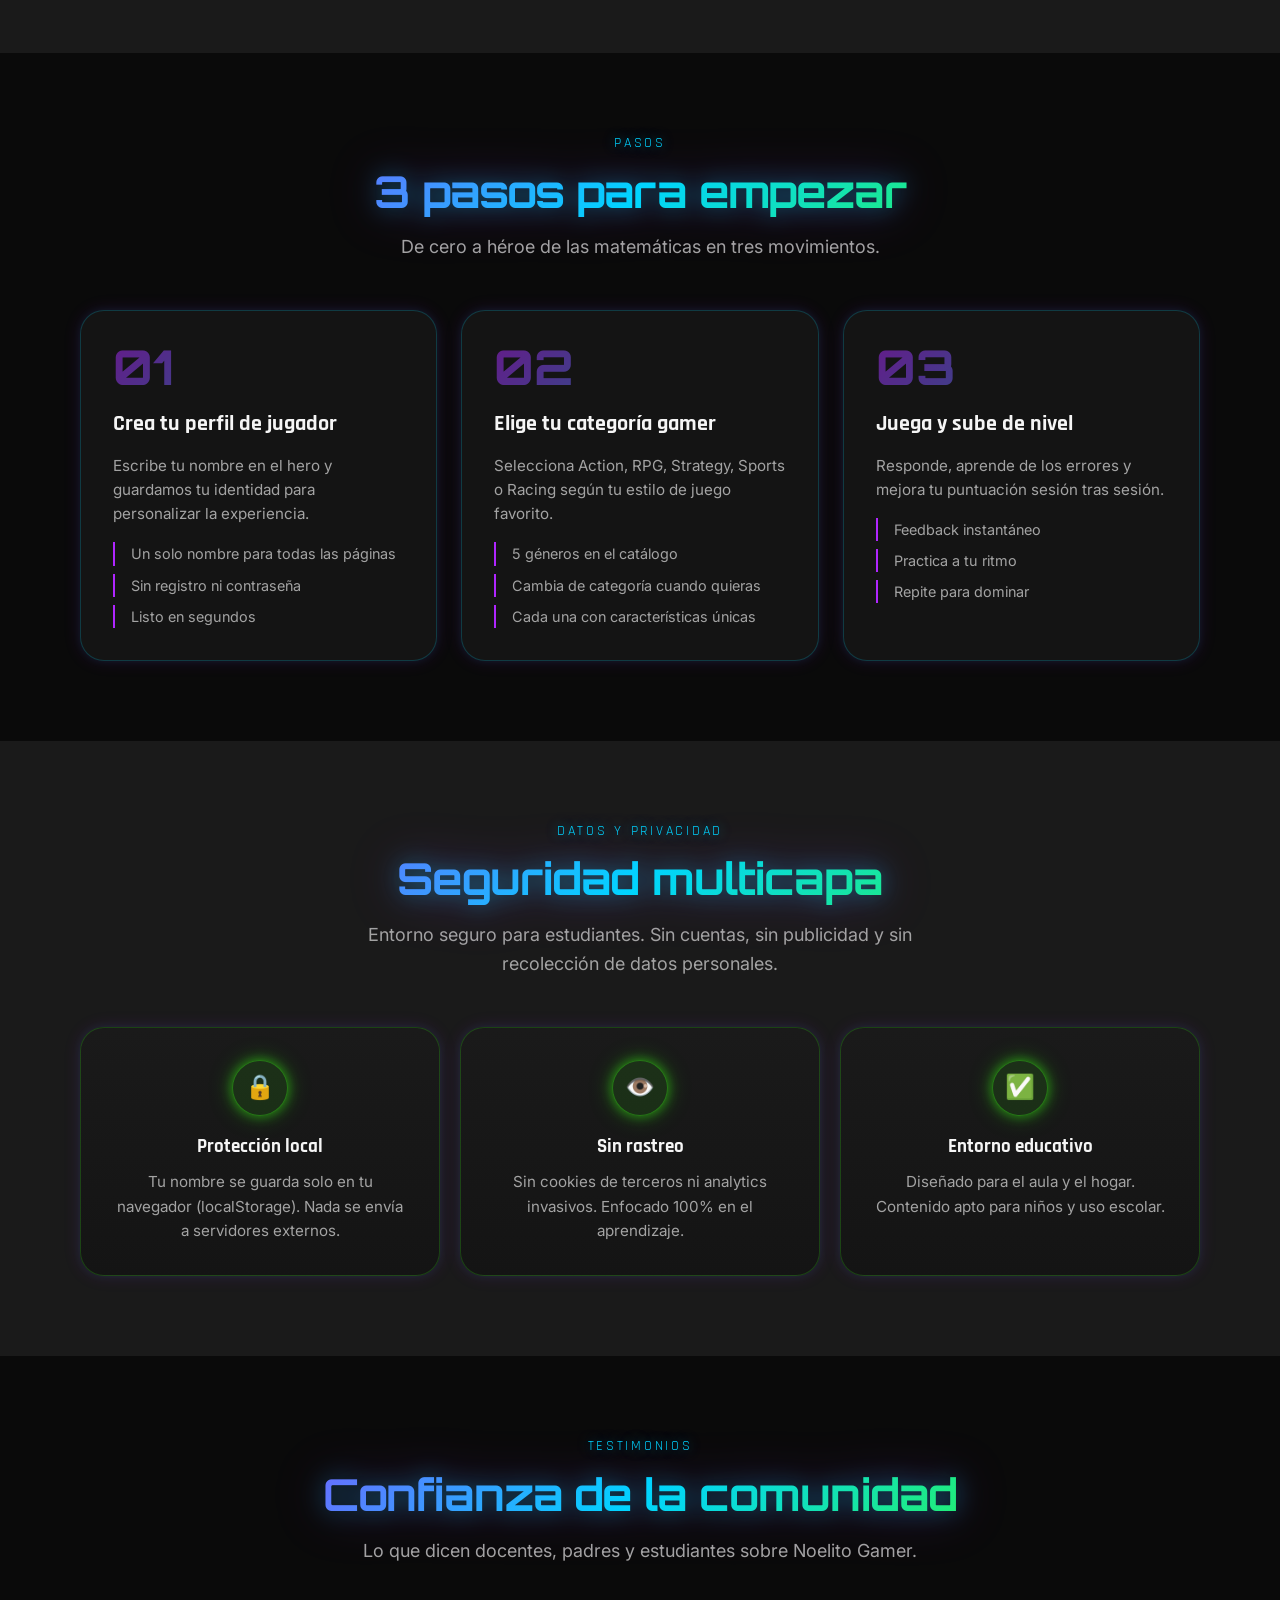
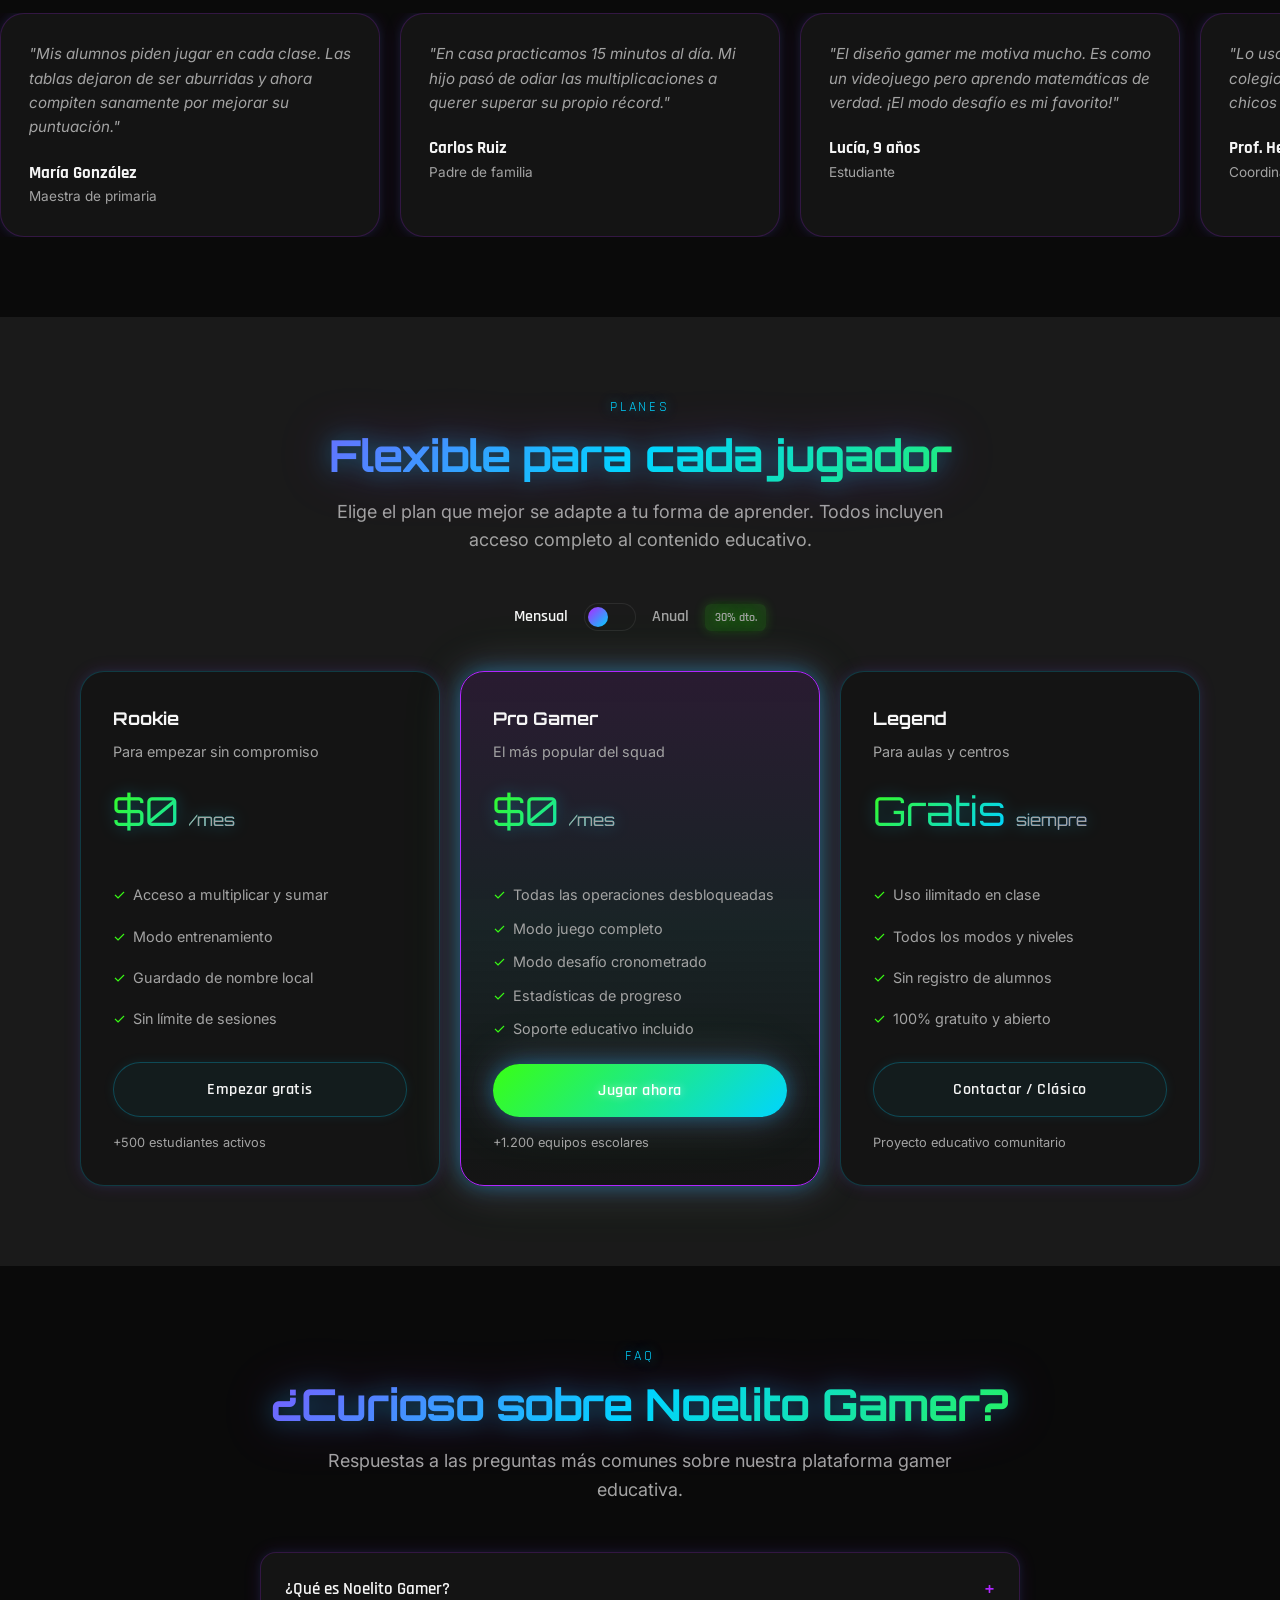
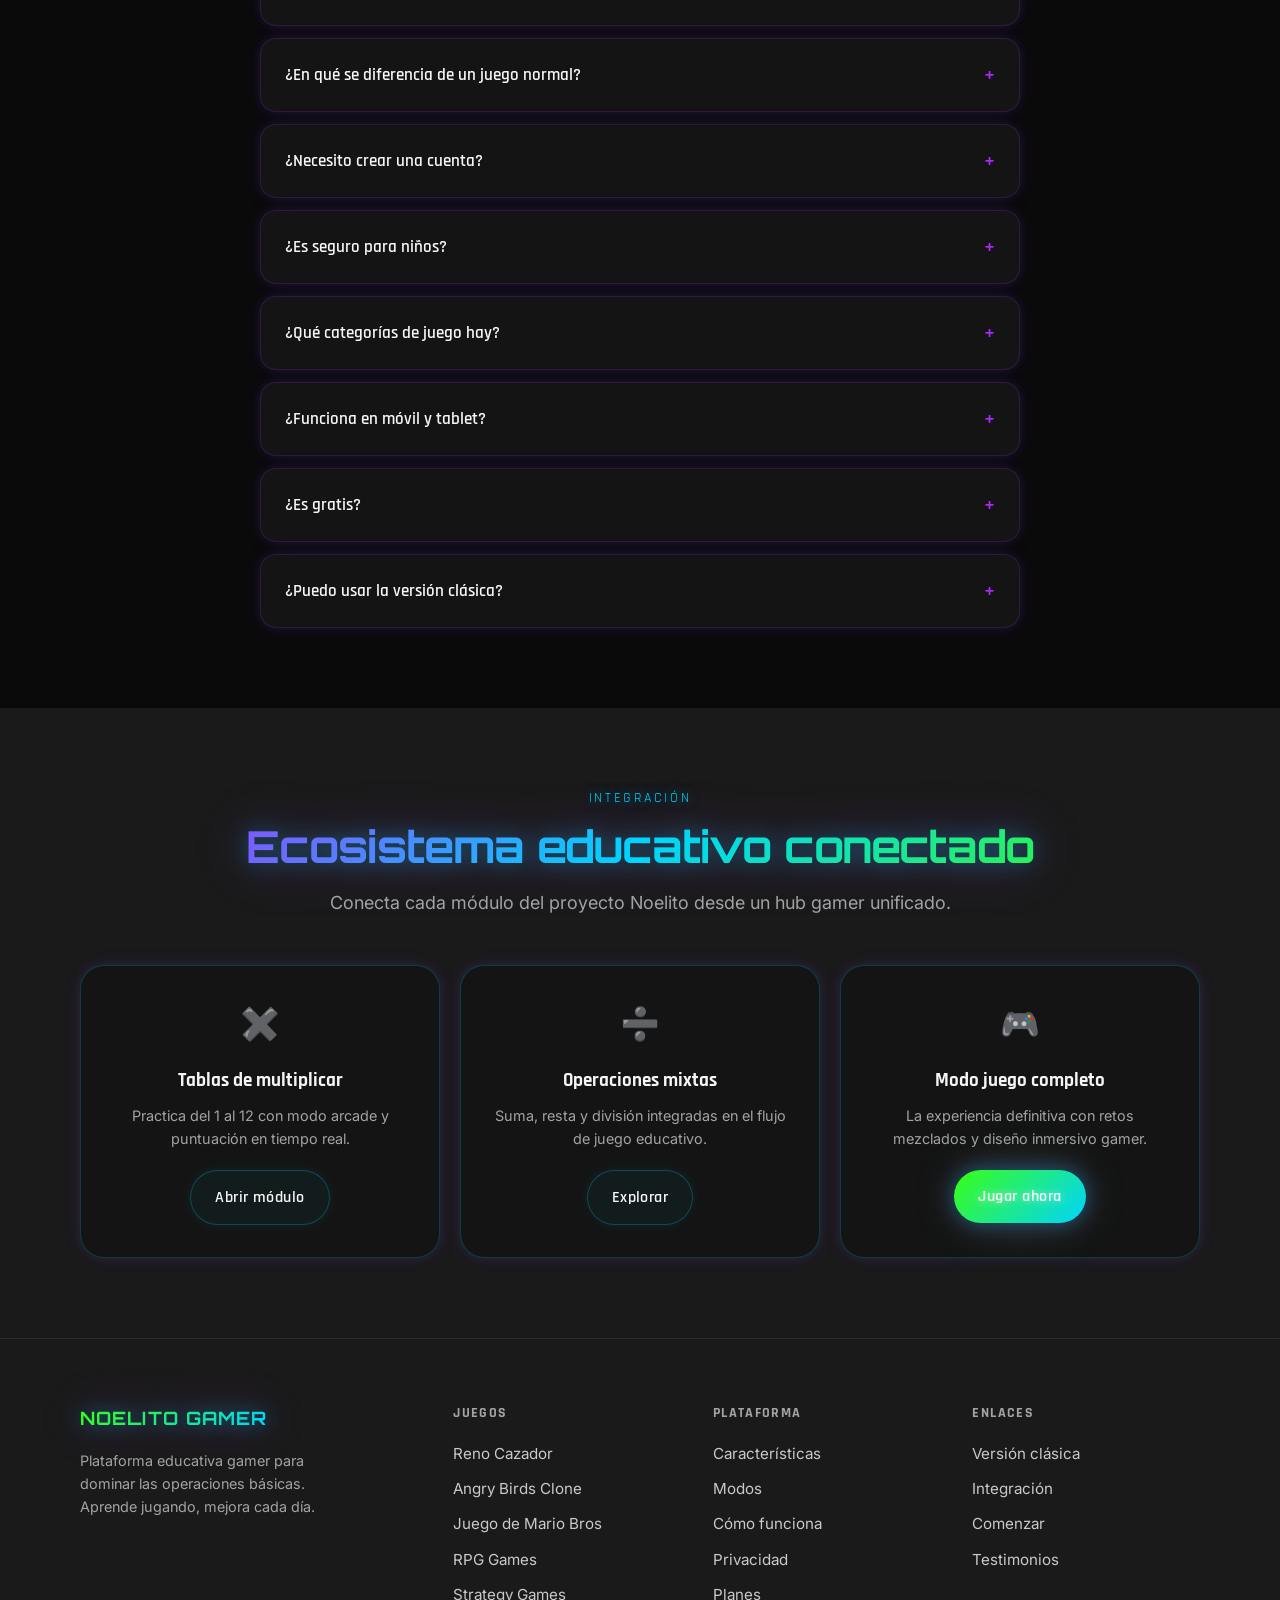
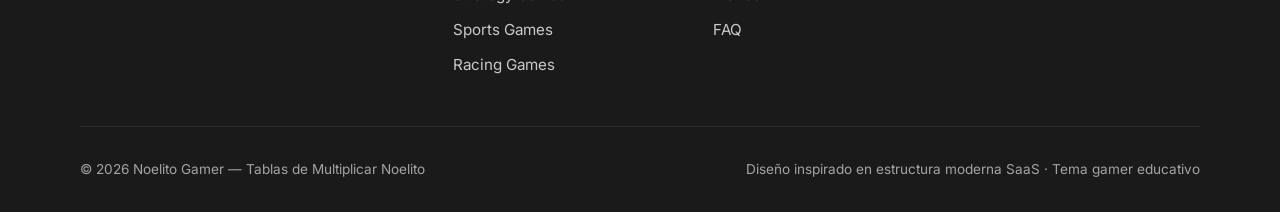
==== commit 5c80790f: "Publica la tarjeta de Mario Bros y el juego en el sitio. Co-authored-by: Cursor <cursoragent@cursor." ====
--- a/index.html
+++ b/index.html
@@ -1,4 +1,4 @@
-<!DOCTYPE html>
+as la <!DOCTYPE html>
 <html lang="es">
 <head>
     <meta charset="UTF-8">
@@ -664,7 +664,7 @@
         }
         #panel-action .product-games-row {
             display: grid;
-            grid-template-columns: repeat(2, minmax(0, 1fr));
+            grid-template-columns: repeat(3, minmax(0, 1fr));
             gap: 1.5rem;
             width: 100%;
         }
@@ -706,6 +706,11 @@
         }
         .product-showcase--reno .product-showcase-bg {
             pointer-events: auto;
+        }
+        @media (max-width: 1000px) {
+            #panel-action .product-games-row {
+                grid-template-columns: repeat(2, minmax(0, 1fr));
+            }
         }
         @media (max-width: 768px) {
             #panel-action .product-games-row {
@@ -1397,7 +1402,7 @@
         </div>
         <div class="video-container">
             <video id="heroIntroVideo" controls muted playsinline preload="metadata" class="video-gamer">
-                <source src="./public/video/video1.mp4" type="video/mp4">
+                <source src="./public/video/cafe.mp4?v=20260723b" type="video/mp4">
                 Tu navegador no soporta el elemento de video.
             </video>
         </div>
@@ -1519,6 +1524,19 @@
                             <p>Gameplay del minijuego: apunta, reacciona rápido y consigue la mejor puntuación</p>
                         </div>
                     </article>
+                    <article class="youtube-row reveal">
+                        <div class="youtube-row-media">
+                            <div class="youtube-embed">
+                                <video controls muted playsinline preload="none" title="SoyNoel Gamer intro" data-src="./public/video/video1.mp4">
+                                    Tu navegador no soporta el elemento de video.
+                                </video>
+                            </div>
+                        </div>
+                        <div class="youtube-row-info">
+                            <h4>SoyNoel Gamer</h4>
+                            <p>Video intro de la temporada educativa: aprende matemáticas con modo gamer, retos y niveles progresivos.</p>
+                        </div>
+                    </article>
                 </div>
             </div>
 
@@ -1626,20 +1644,30 @@
                         </video>
                         <div class="product-showcase-content">
                             <h3>Angry Birds Clone</h3>
-                            <p>Juego completo de física con estructuras destructibles...</p>
+                            <p>Juego completo de física con estructuras destructibles — lanza pájaros, derriba torres y elimina a los cerdos.</p>
                             <ul class="product-list">
                                 <li>Física realista</li>
-                                <li>3 personajes únicos</li>
+                                <li>Varios personajes únicos</li>
                                 <li>Múltiples niveles</li>
                                 <li>Diseño responsive</li>
                             </ul>
-                            <a href="./rompe-bloques.html" class="btn btn-primary" style="margin-top: 1.5rem; background: linear-gradient(to right, #fb923c, #ef4444); border: none;">🎮 Jugar Ahora</a>
+                            <a href="./rompe-bloques.html" class="btn btn-primary" style="margin-top: 1.5rem; background: linear-gradient(to right, #fb923c, #ef4444); border: none;">🎮 Jugar Angry Birds</a>
                         </div>
                     </div>
-                </div>
-                <div class="product-side">
-                    <div class="mini-card"><h4>Combate frenético</h4><p>Reflejos y habilidad puestos a prueba en cada encuentro.</p></div>
-                    <div class="mini-card"><h4>Modos multijugador</h4><p>Forma equipo o compite contra jugadores de todo el mundo.</p></div>
+                    <div class="product-showcase product-showcase--reno">
+                        <video class="product-showcase-bg" loop playsinline controls preload="metadata" src="./public/video/bros.mp4"></video>
+                        <div class="product-showcase-content">
+                            <h3>Juego de Mario Bros</h3>
+                            <p>Plataformas clásicas — corre por el nivel, salta los huecos y pisa a los enemigos.</p>
+                            <ul class="product-list">
+                                <li>Mundo de plataformas</li>
+                                <li>Corre, salta y agáchate</li>
+                                <li>Pantalla completa</li>
+                                <li>Botones para celular y tableta</li>
+                            </ul>
+                            <a href="./Mario%20Bros/mario/index.html" class="btn btn-primary" style="margin-top: 1.5rem; background: linear-gradient(to right, #e52521, #049cd8); border: none;">🎮 Jugar Mario Bros</a>
+                        </div>
+                    </div>
                 </div>
             </div>
 
@@ -1983,6 +2011,8 @@
                     <h4>Juegos</h4>
                     <ul>
                         <li><a href="reno-cazador.html">Reno Cazador</a></li>
+                        <li><a href="rompe-bloques.html">Angry Birds Clone</a></li>
+                        <li><a href="Mario%20Bros/mario/index.html">Juego de Mario Bros</a></li>
                         <li><a href="juegos.html#rpg">RPG Games</a></li>
                         <li><a href="juegos.html#strategy">Strategy Games</a></li>
                         <li><a href="juegos.html#sports">Sports Games</a></li>
